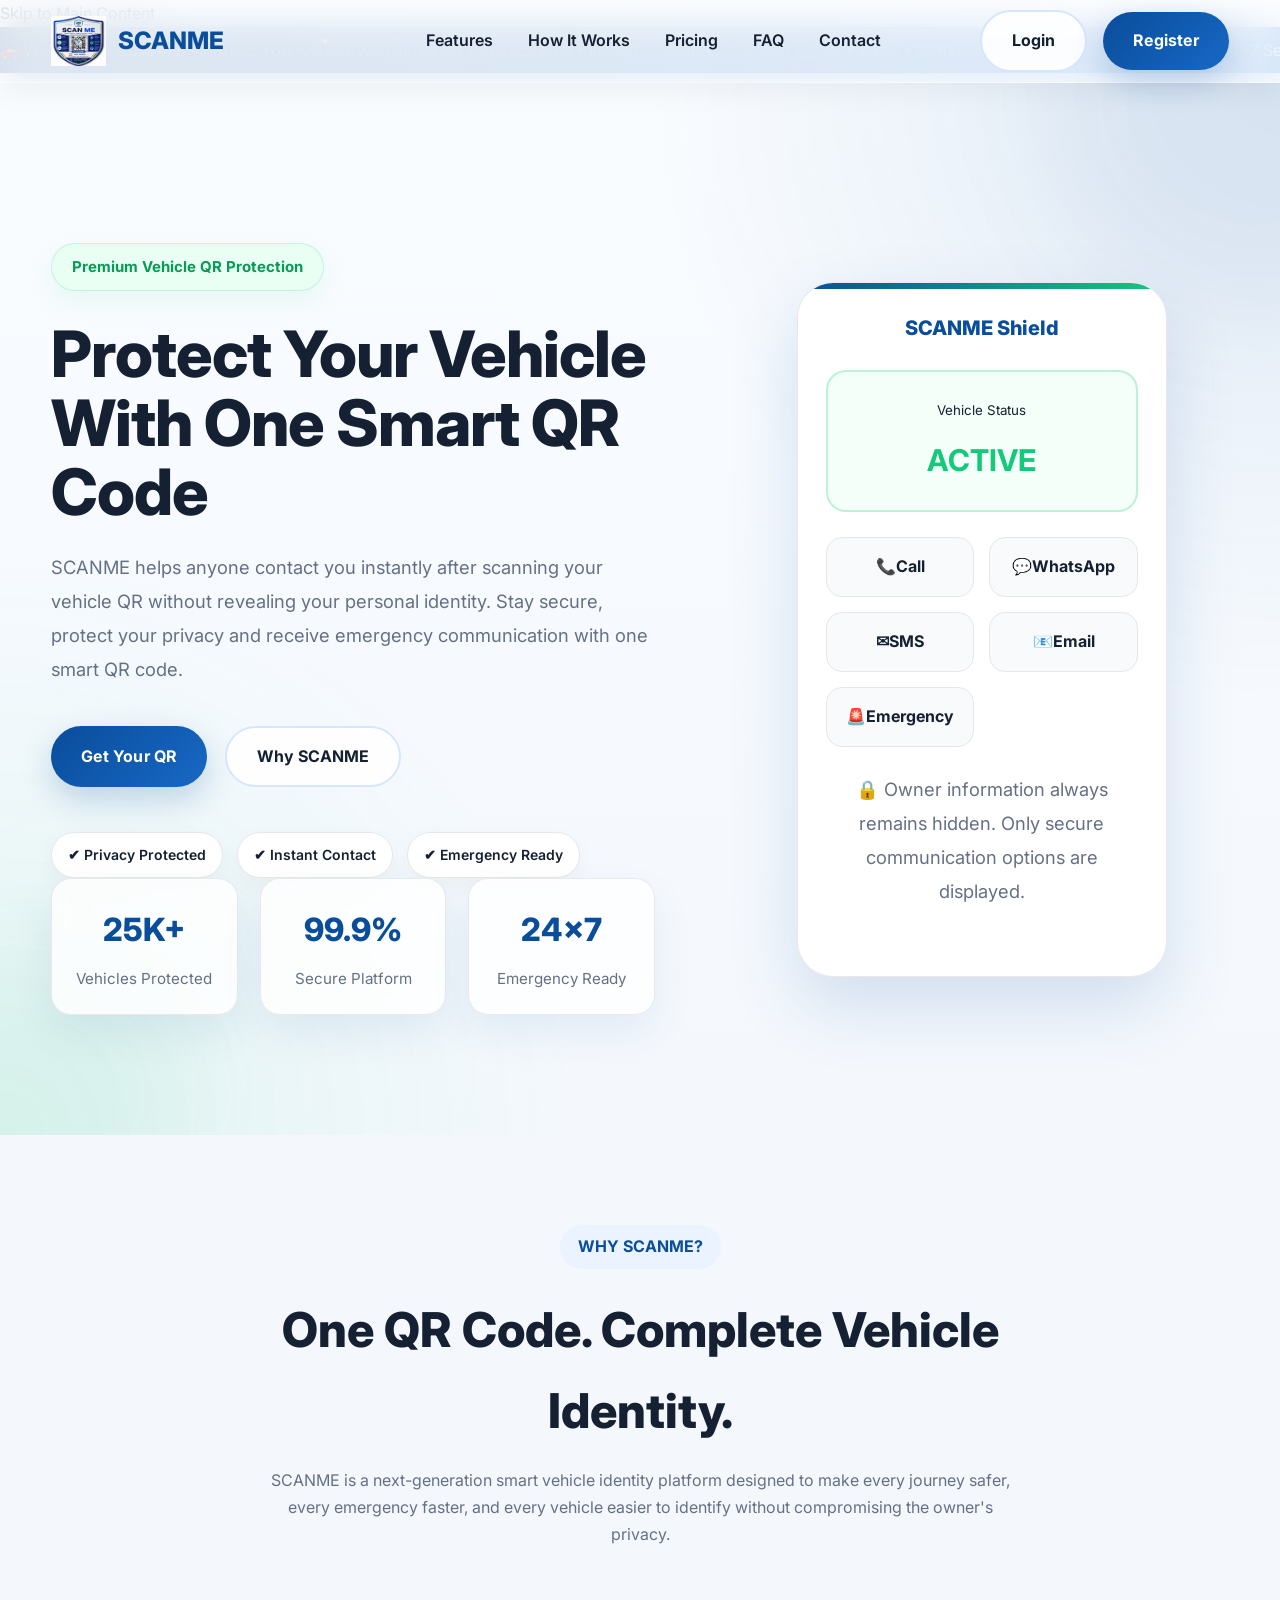
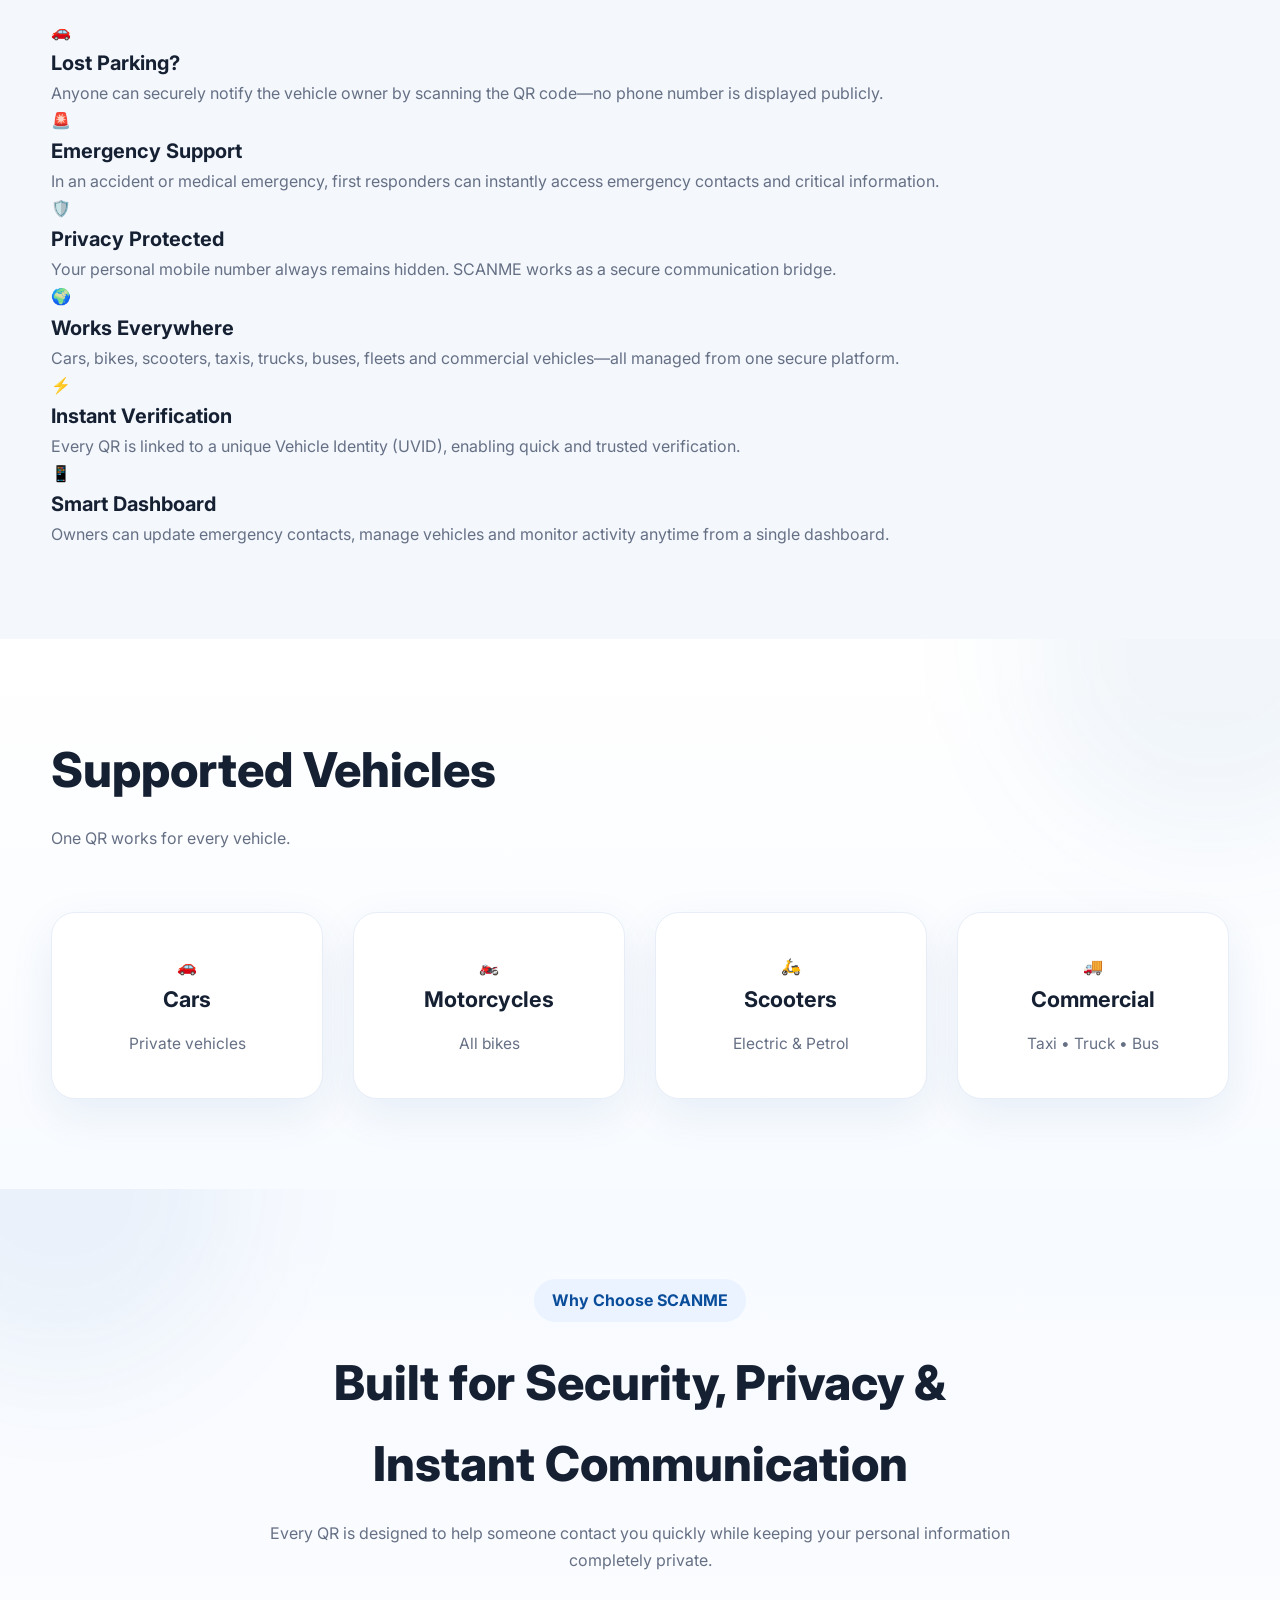
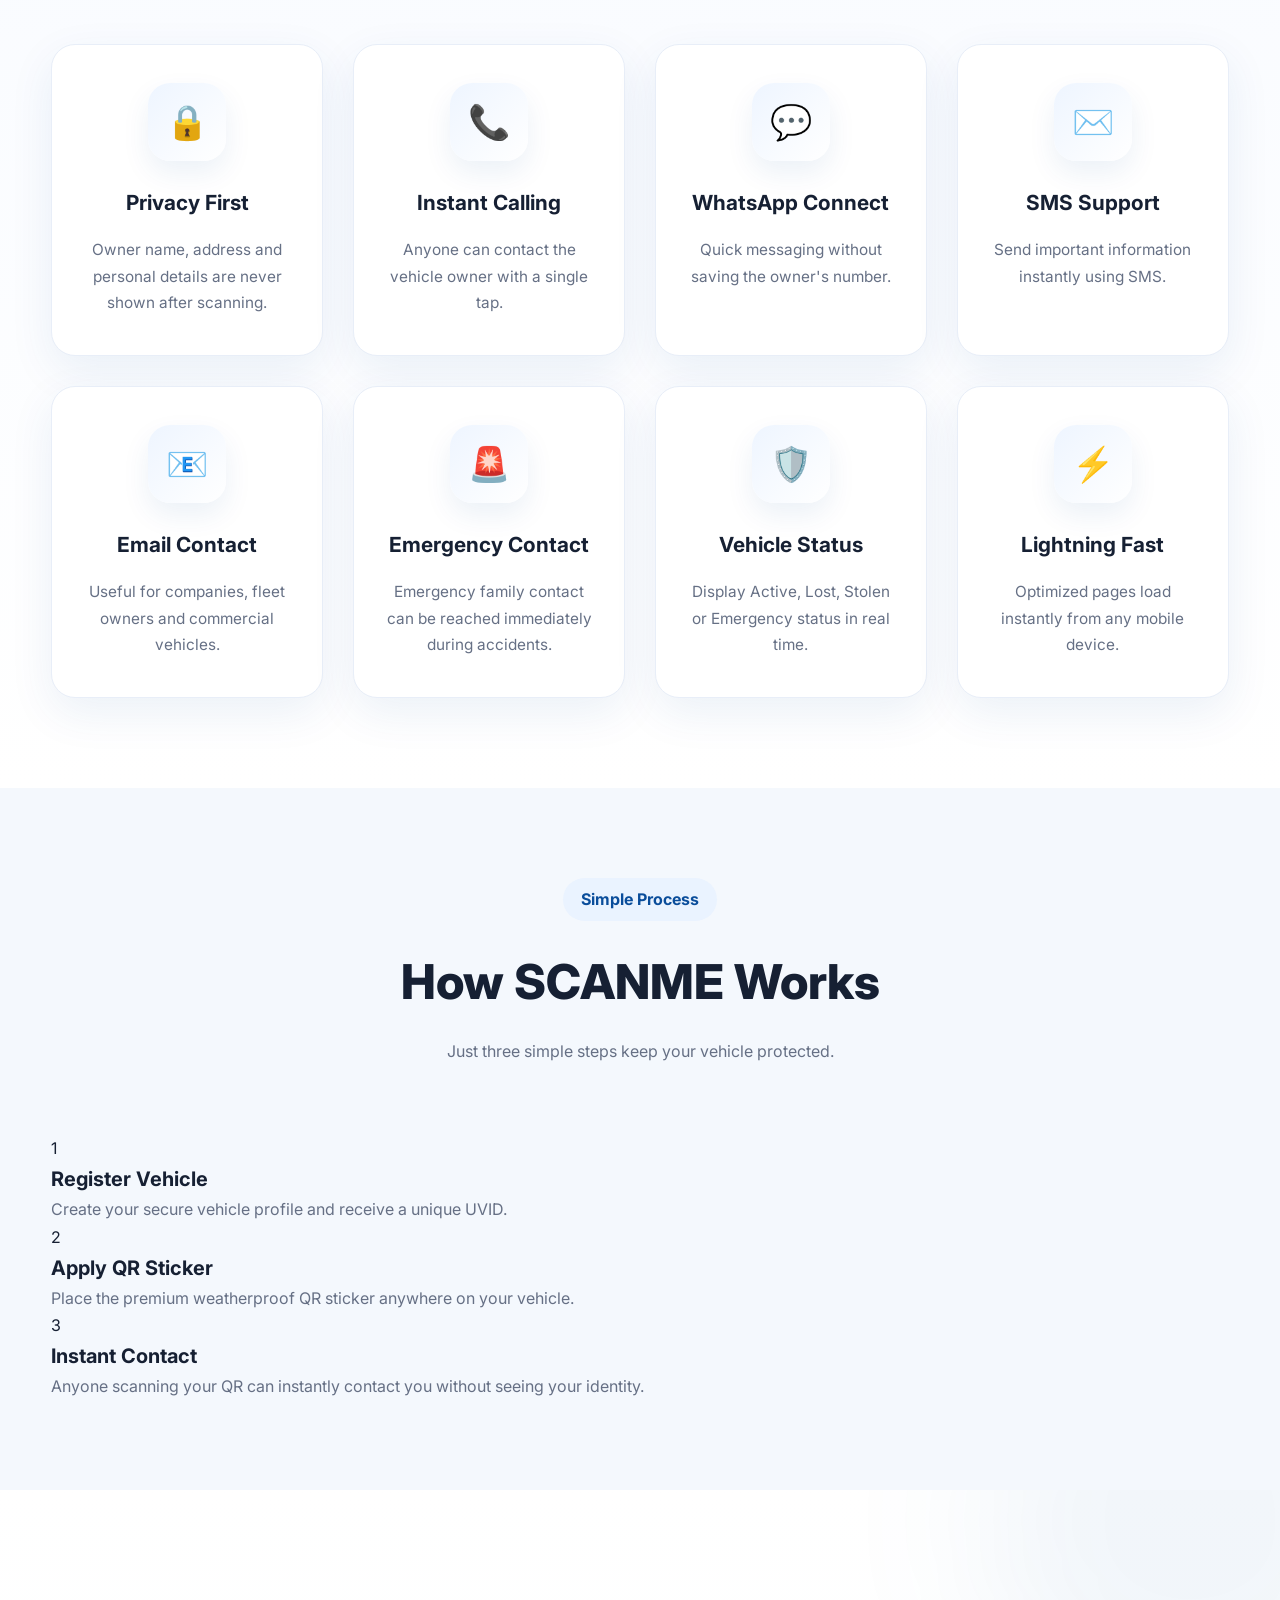
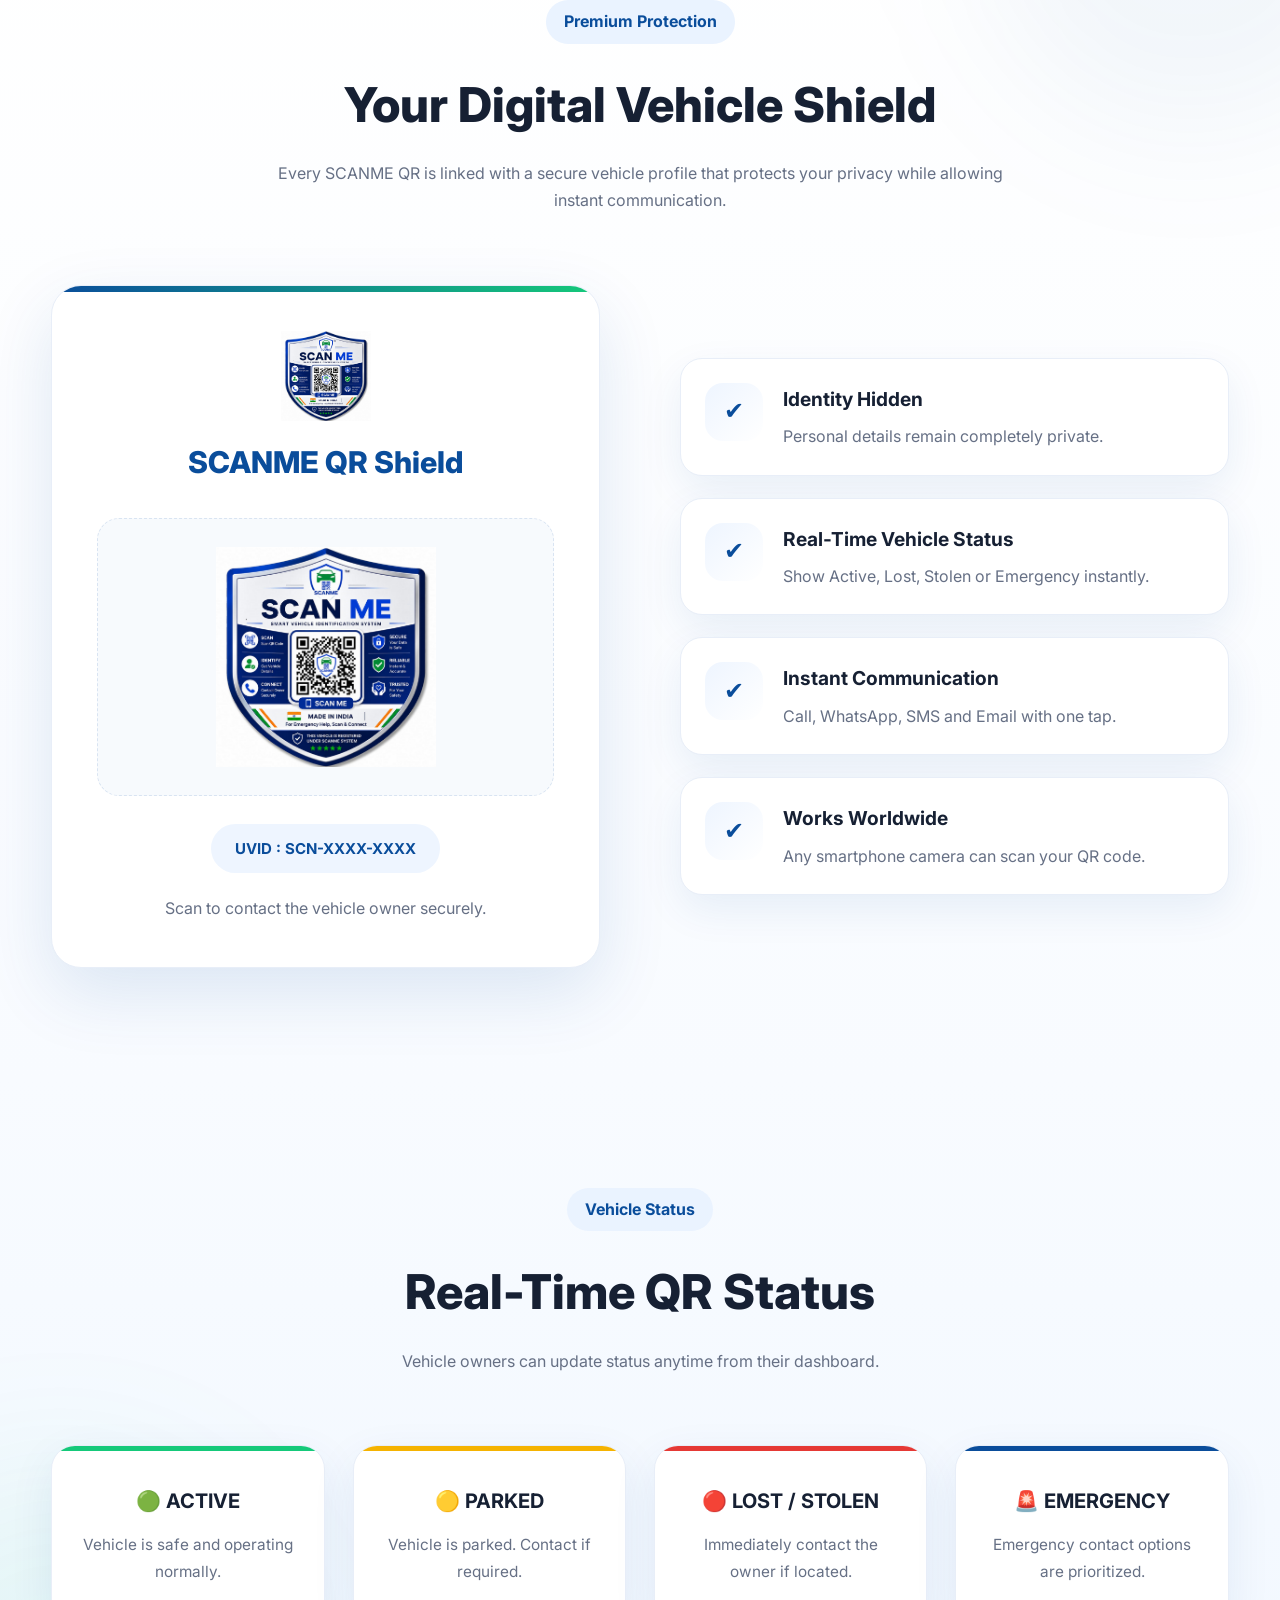
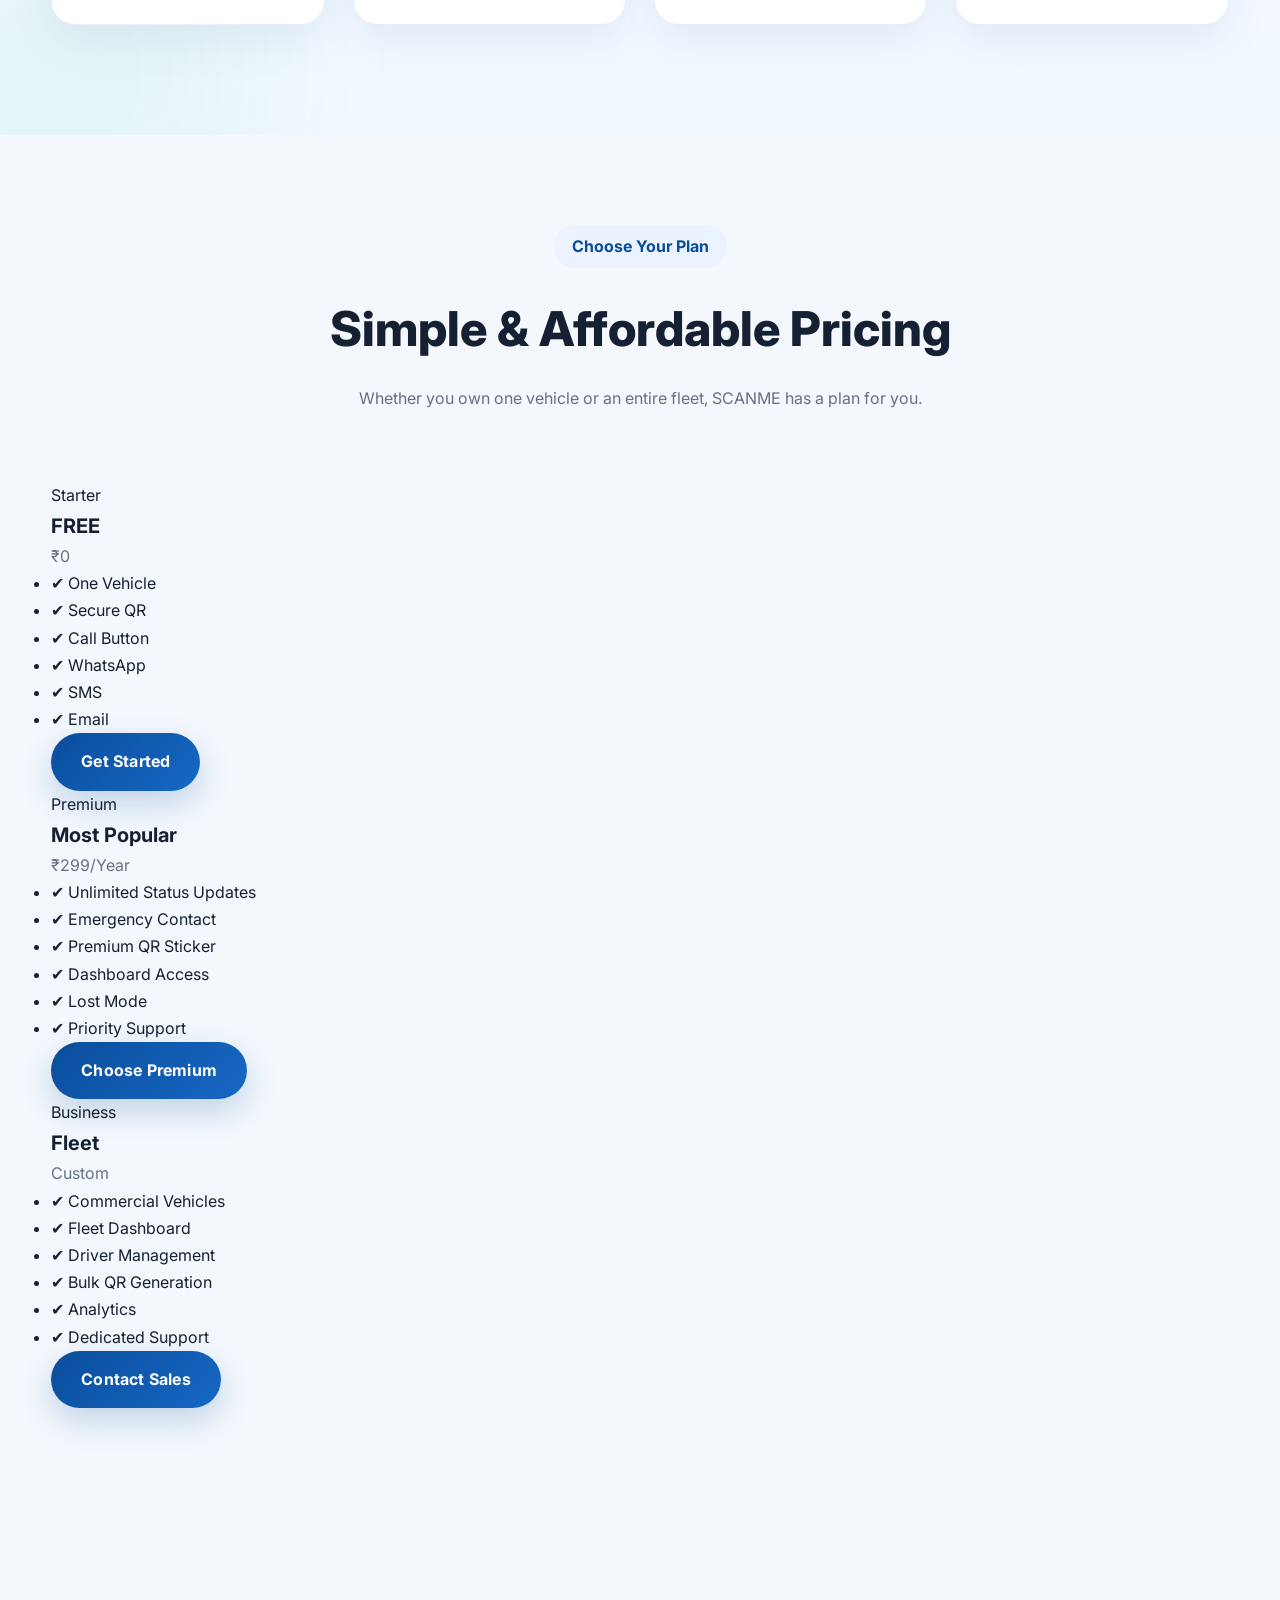
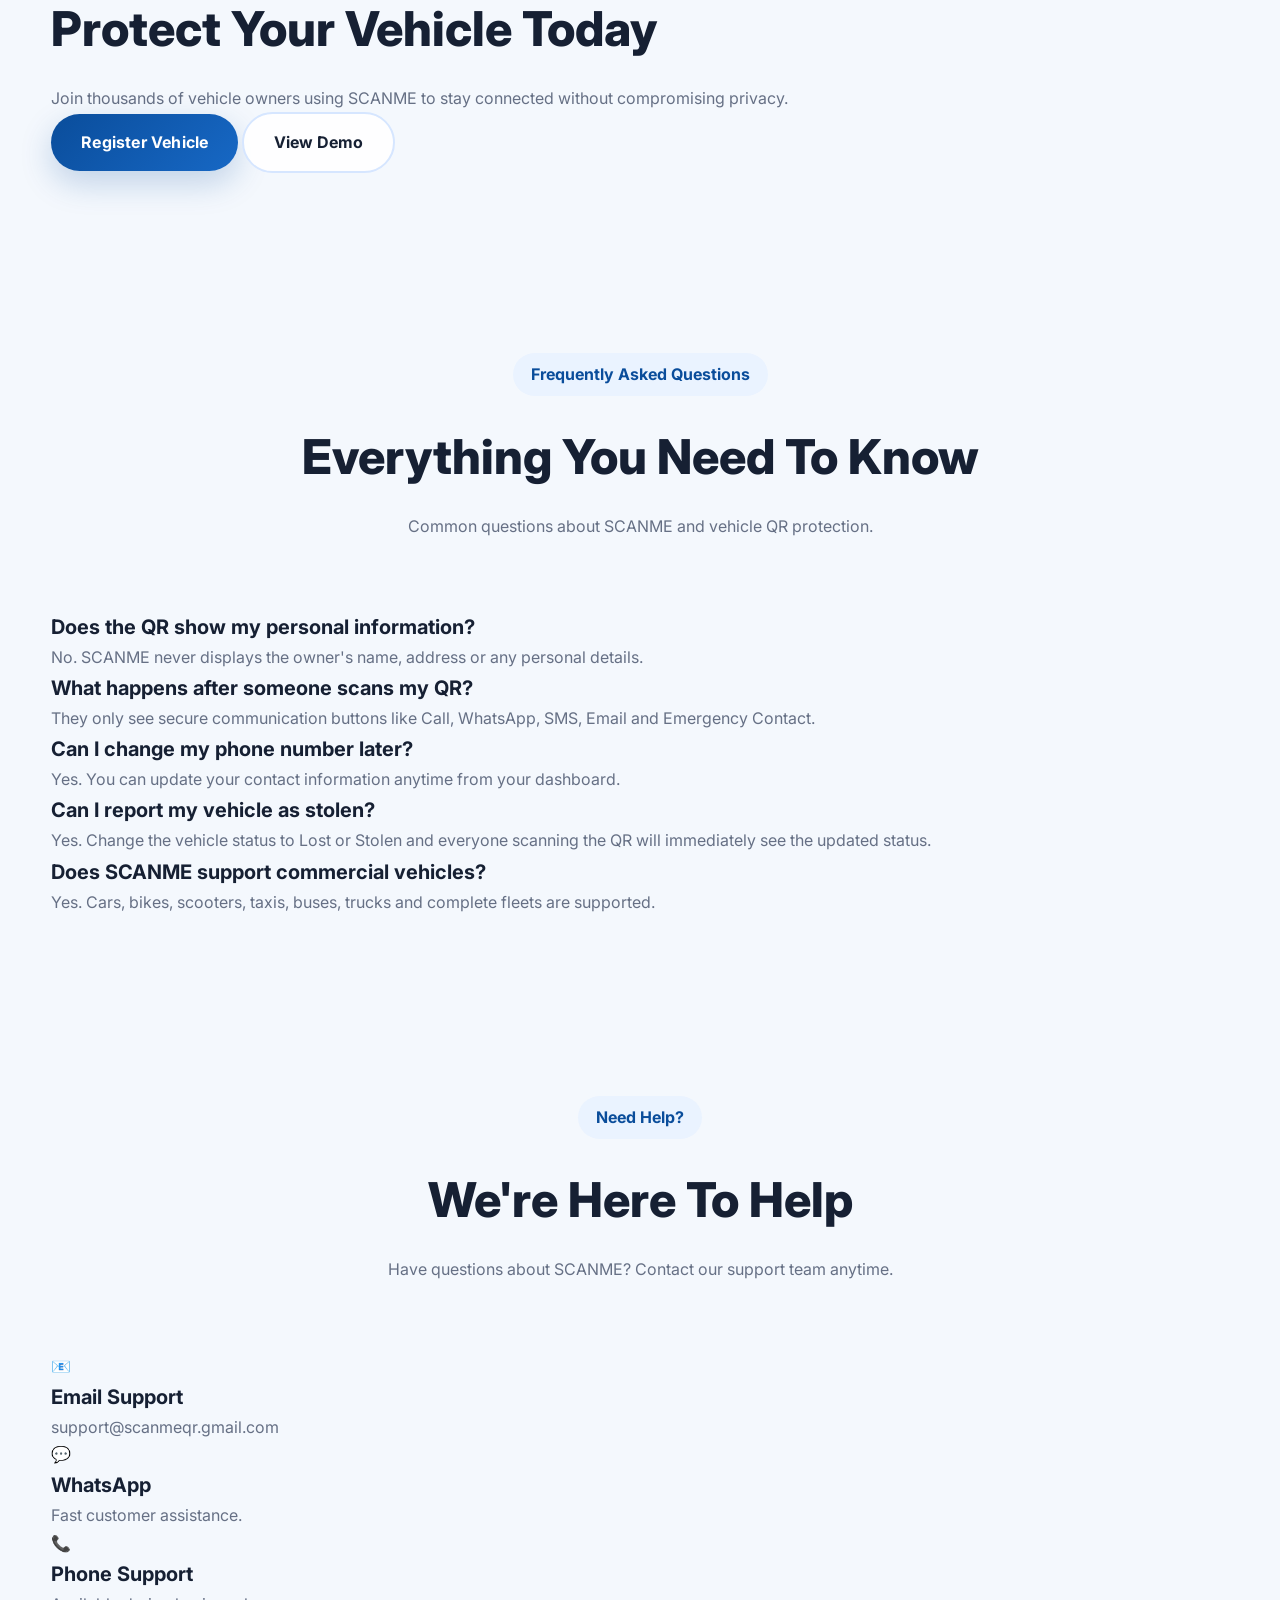
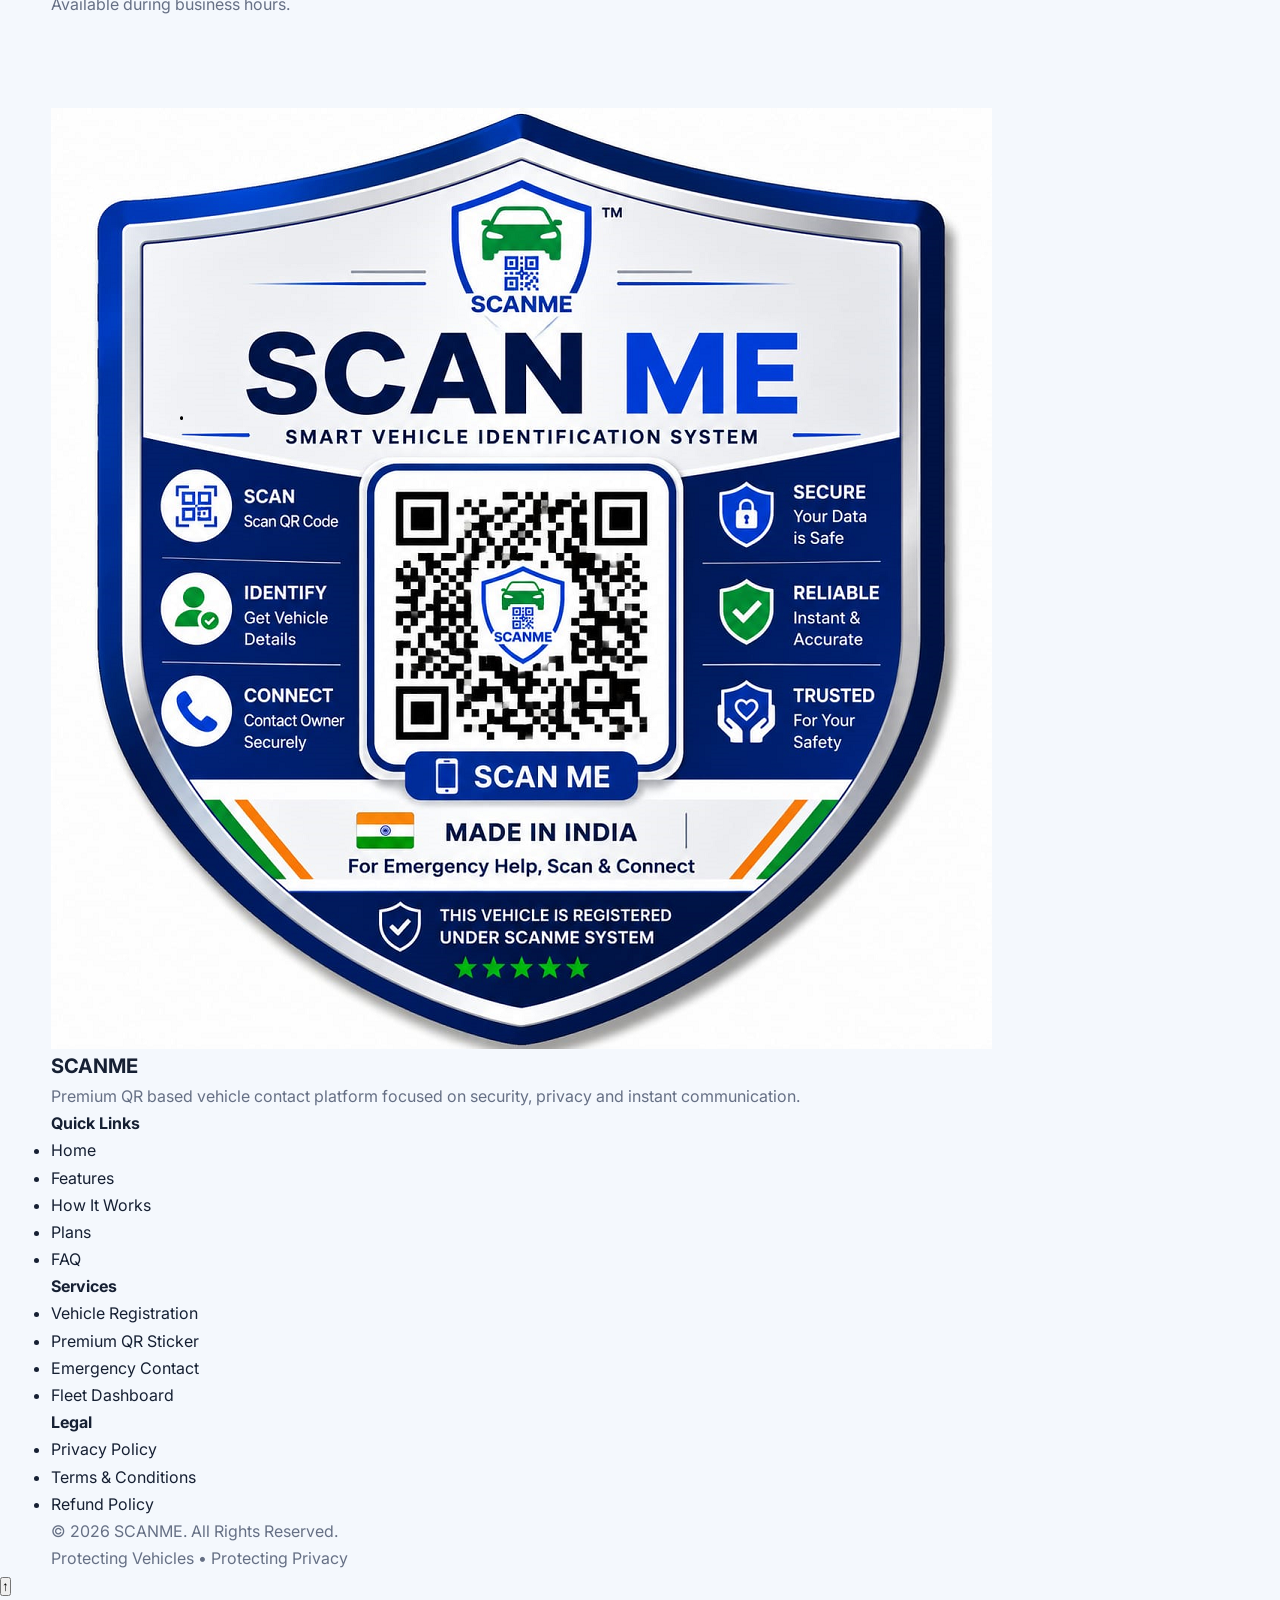
==== index.html @ 435b7fa7 "Remove commented manifest link from index.html Removed commented-out manifest link from index.html" ====
<!DOCTYPE html>
<html lang="en">

<head>

    <meta charset="UTF-8">
    <meta http-equiv="X-UA-Compatible" content="IE=edge">
    <meta name="viewport" content="width=device-width, initial-scale=1.0, viewport-fit=cover">

    <title>SCANME | Smart Vehicle QR Emergency Contact Platform</title>

    <meta name="description" content="Protect your car, bike, scooter and commercial vehicle with SCANME QR. Secure vehicle identification with instant emergency contact, privacy protection and real-time vehicle status.">

    <meta name="keywords" content="SCANME, Vehicle QR, Smart QR, Car QR Code, Bike QR Code, Emergency Contact QR, Vehicle Safety, Lost Vehicle QR, Commercial Vehicle QR">

    <meta name="author" content="SCANME">

    <meta name="robots" content="index,follow,max-image-preview:large">

    <meta name="theme-color" content="#0f172a">

    <meta name="application-name" content="SCANME">

    <meta name="apple-mobile-web-app-capable" content="yes">

    <meta name="apple-mobile-web-app-status-bar-style" content="default">

    <meta name="apple-mobile-web-app-title" content="SCANME">

    <meta name="format-detection" content="telephone=no">

    <meta name="color-scheme" content="light">

    <meta name="referrer" content="strict-origin-when-cross-origin">

    <link rel="canonical" href="https://scanmeqr.in/">

    <!-- Open Graph -->
    <meta property="og:type" content="website">
    <meta property="og:site_name" content="SCANME">
    <meta property="og:title" content="SCANME | Smart Vehicle QR Emergency Contact Platform">
    <meta property="og:description" content="Protect your vehicle with a secure QR that enables instant communication while keeping your personal information completely private.">
    <meta property="og:url" content="https://scanmeqr.in/">
    <meta property="og:image" content="https://scanmeqr.in/assets/images/og-image.jpg">
    <meta property="og:image:alt" content="SCANME Vehicle QR">

    <!-- Twitter -->
    <meta name="twitter:card" content="summary_large_image">
    <meta name="twitter:title" content="SCANME | Smart Vehicle QR">
    <meta name="twitter:description" content="Secure QR platform for vehicles with instant emergency communication.">
    <meta name="twitter:image" content="https://scanmeqr.in/assets/images/og-image.jpg">

    <!-- Icons -->
    <link rel="icon" type="image/png" href="assets/images/logo.png">
    <link rel="apple-touch-icon" href="assets/images/logo.png">

    <!-- Fonts -->
    <link href="https://fonts.googleapis.com/css2?family=Poppins:wght@300;400;500;600;700;800&display=swap" rel="stylesheet">

    <!-- CSS -->
    <link rel="stylesheet" href="assets/css/style.css">

    <!-- Structured Data -->
    <script type="application/ld+json">
    {
        "@context": "https://schema.org",
        "@type": "WebSite",
        "name": "SCANME",
        "url": "https://scanmeqr.in/",
        "description": "Smart Vehicle QR Emergency Contact Platform",
        "publisher": {
            "@type": "Organization",
            "name": "SCANME"
        }
    }
    </script>

</head>

<body>

<a href="#main-content" class="skip-link">Skip to Main Content</a>

<header class="site-header" role="banner">

    <nav class="navbar" aria-label="Primary Navigation">

        <div class="container">

            <a href="/" class="logo" aria-label="SCANME Home">
                <img src="assets/images/logo.png" alt="SCANME Logo" width="50" height="50">
                <span>SCANME</span>
            </a>

            <button class="menu-toggle" type="button" aria-label="Open Navigation Menu">
                <span></span>
                <span></span>
                <span></span>
            </button>

            <ul class="nav-links" id="primary-navigation">
                <li><a href="#features">Features</a></li>
                <li><a href="#how">How It Works</a></li>
                <li><a href="#plans">Pricing</a></li>
                <li><a href="#faq">FAQ</a></li>
                <li><a href="#contact">Contact</a></li>
            </ul>

            <div class="nav-buttons">
                <a href="#" class="btn-secondary">Login</a>
                <a href="#" class="btn-primary">Register</a>
            </div>

        </div>

    </nav>

</header>

<!-- ================= TOP SCROLL BAR START ================= -->

<div class="top-scroll-bar">

    <div class="scroll-track">

        <span>
            🚗 Welcome to SCANME •
            Protect Your Vehicle with Smart QR •
            Privacy First •
            Instant Emergency Contact •
            Cars • Bikes • Commercial Vehicles •
            Register Today •
            24×7 Secure Vehicle Protection •
        </span>

        <span>
            🚗 Welcome to SCANME •
            Protect Your Vehicle with Smart QR •
            Privacy First •
            Instant Emergency Contact •
            Cars • Bikes • Commercial Vehicles •
            Register Today •
            24×7 Secure Vehicle Protection •
        </span>

    </div>

</div>

<!-- ================= TOP SCROLL BAR END ================= -->

<!-- MAIN CONTENT START -->
<main id="main-content">


<!-- HERO SECTION -->
<section class="hero" id="hero" aria-labelledby="hero-title">

    <div class="container hero-grid">

        <article class="hero-left">

            <span class="badge">Premium Vehicle QR Protection</span>

            <h1 id="hero-title">
                Protect Your Vehicle With One Smart QR Code
            </h1>

            <p class="hero-description">
                SCANME helps anyone contact you instantly after scanning your vehicle QR without revealing your personal identity.
                Stay secure, protect your privacy and receive emergency communication with one smart QR code.
            </p>

            <div class="hero-buttons">
                <a href="#plans" class="btn-primary">Get Your QR</a>
                <a href="#about" class="btn-secondary">Why SCANME</a>
            </div>

            <div class="hero-trust">
                <span>✔ Privacy Protected</span>
                <span>✔ Instant Contact</span>
                <span>✔ Emergency Ready</span>
            </div>

            <div class="hero-stats">
                <div class="stat-box">
                    <h2>25K+</h2>
                    <p>Vehicles Protected</p>
                </div>

                <div class="stat-box">
                    <h2>99.9%</h2>
                    <p>Secure Platform</p>
                </div>

                <div class="stat-box">
                    <h2>24×7</h2>
                    <p>Emergency Ready</p>
                </div>
            </div>

        </article>

        <aside class="hero-right">

            <div class="phone-mockup">

                <div class="phone-header">
                    SCANME Shield
                </div>

                <div class="status-box active">
                    <small>Vehicle Status</small>
                    <h3>ACTIVE</h3>
                </div>

                <div class="action-grid">

                    <a href="#">📞 <span>Call</span></a>
                    <a href="#">💬 <span>WhatsApp</span></a>
                    <a href="#">✉ <span>SMS</span></a>
                    <a href="#">📧 <span>Email</span></a>
                    <a href="#">🚨 <span>Emergency</span></a>

                </div>

                <p class="privacy-note">
                    🔒 Owner information always remains hidden. Only secure communication options are displayed.
                </p>

            </div>

        </aside>

    </div>

</section>

<!-- ================= SCANME STORY SECTION START ================= -->

<section class="story-section" id="about">

<div class="container">

<div class="section-title">

<span>WHY SCANME?</span>

<h2>One QR Code. Complete Vehicle Identity.</h2>

<p>
SCANME is a next-generation smart vehicle identity platform designed to make every journey safer, every emergency faster, and every vehicle easier to identify without compromising the owner's privacy.
</p>

</div>

<div class="story-grid">

<div class="story-card">
<div class="story-icon">🚗</div>
<h3>Lost Parking?</h3>
<p>Anyone can securely notify the vehicle owner by scanning the QR code—no phone number is displayed publicly.</p>
</div>

<div class="story-card">
<div class="story-icon">🚨</div>
<h3>Emergency Support</h3>
<p>In an accident or medical emergency, first responders can instantly access emergency contacts and critical information.</p>
</div>

<div class="story-card">
<div class="story-icon">🛡️</div>
<h3>Privacy Protected</h3>
<p>Your personal mobile number always remains hidden. SCANME works as a secure communication bridge.</p>
</div>

<div class="story-card">
<div class="story-icon">🌍</div>
<h3>Works Everywhere</h3>
<p>Cars, bikes, scooters, taxis, trucks, buses, fleets and commercial vehicles—all managed from one secure platform.</p>
</div>

<div class="story-card">
<div class="story-icon">⚡</div>
<h3>Instant Verification</h3>
<p>Every QR is linked to a unique Vehicle Identity (UVID), enabling quick and trusted verification.</p>
</div>

<div class="story-card">
<div class="story-icon">📱</div>
<h3>Smart Dashboard</h3>
<p>Owners can update emergency contacts, manage vehicles and monitor activity anytime from a single dashboard.</p>
</div>

</div>

</div>

</section>

<!-- ================= SCANME STORY SECTION END ================= -->

<!-- VEHICLE SECTION -->
<section class="vehicle-section">

    <div class="container">

        <h2>Supported Vehicles</h2>
        <p>One QR works for every vehicle.</p>

        <div class="vehicle-grid">

            <div class="vehicle-card">
                🚗
                <h3>Cars</h3>
                <p>Private vehicles</p>
            </div>

            <div class="vehicle-card">
                🏍️
                <h3>Motorcycles</h3>
                <p>All bikes</p>
            </div>

            <div class="vehicle-card">
                🛵
                <h3>Scooters</h3>
                <p>Electric & Petrol</p>
            </div>

            <div class="vehicle-card">
                🚚
                <h3>Commercial</h3>
                <p>Taxi • Truck • Bus</p>
            </div>

        </div>

    </div>

</section>

<!-- FEATURES SECTION -->
<section id="features" class="features">

    <div class="container">

        <div class="section-title">

            <span>Why Choose SCANME</span>
            <h2>Built for Security, Privacy & Instant Communication</h2>

            <p>
                Every QR is designed to help someone contact you quickly while keeping your personal information completely private.
            </p>

        </div>

        <div class="features-grid">

            <div class="feature-card">
                <div class="feature-icon">🔒</div>
                <h3>Privacy First</h3>
                <p>Owner name, address and personal details are never shown after scanning.</p>
            </div>

            <div class="feature-card">
                <div class="feature-icon">📞</div>
                <h3>Instant Calling</h3>
                <p>Anyone can contact the vehicle owner with a single tap.</p>
            </div>

            <div class="feature-card">
                <div class="feature-icon">💬</div>
                <h3>WhatsApp Connect</h3>
                <p>Quick messaging without saving the owner's number.</p>
            </div>

            <div class="feature-card">
                <div class="feature-icon">✉️</div>
                <h3>SMS Support</h3>
                <p>Send important information instantly using SMS.</p>
            </div>

            <div class="feature-card">
                <div class="feature-icon">📧</div>
                <h3>Email Contact</h3>
                <p>Useful for companies, fleet owners and commercial vehicles.</p>
            </div>

            <div class="feature-card">
                <div class="feature-icon">🚨</div>
                <h3>Emergency Contact</h3>
                <p>Emergency family contact can be reached immediately during accidents.</p>
            </div>

            <div class="feature-card">
                <div class="feature-icon">🛡️</div>
                <h3>Vehicle Status</h3>
                <p>Display Active, Lost, Stolen or Emergency status in real time.</p>
            </div>

            <div class="feature-card">
                <div class="feature-icon">⚡</div>
                <h3>Lightning Fast</h3>
                <p>Optimized pages load instantly from any mobile device.</p>
            </div>

        </div>

    </div>

</section>

      <!-- HOW IT WORKS -->
<section id="how" class="how-it-works">

    <div class="container">

        <div class="section-title">

            <span>Simple Process</span>
            <h2>How SCANME Works</h2>

            <p>Just three simple steps keep your vehicle protected.</p>

        </div>

        <div class="steps">

            <div class="step">
                <div class="step-number">1</div>
                <h3>Register Vehicle</h3>
                <p>Create your secure vehicle profile and receive a unique UVID.</p>
            </div>

            <div class="step">
                <div class="step-number">2</div>
                <h3>Apply QR Sticker</h3>
                <p>Place the premium weatherproof QR sticker anywhere on your vehicle.</p>
            </div>

            <div class="step">
                <div class="step-number">3</div>
                <h3>Instant Contact</h3>
                <p>Anyone scanning your QR can instantly contact you without seeing your identity.</p>
            </div>

        </div>

    </div>

</section>

<!-- QR SHIELD PREVIEW -->
<section class="shield-preview">

    <div class="container">

        <div class="section-title">

            <span>Premium Protection</span>
            <h2>Your Digital Vehicle Shield</h2>

            <p>
                Every SCANME QR is linked with a secure vehicle profile that protects your privacy while allowing instant communication.
            </p>

        </div>

        <div class="shield-grid">

            <div class="shield-left">

                <div class="qr-card">

                    <div class="qr-header">
                        <img src="assets/images/logo.png" alt="SCANME Logo">
                        <h3>SCANME QR Shield</h3>
                    </div>

                    <div class="qr-placeholder">
                        <img src="assets/images/qr-demo.png" alt="QR Code">
                    </div>

                    <div class="uvid">
                        UVID : SCN-XXXX-XXXX
                    </div>

                    <p>Scan to contact the vehicle owner securely.</p>

                </div>

            </div>

            <div class="shield-right">

                <div class="benefit">
                    <span>✔</span>
                    <div>
                        <h3>Identity Hidden</h3>
                        <p>Personal details remain completely private.</p>
                    </div>
                </div>

                <div class="benefit">
                    <span>✔</span>
                    <div>
                        <h3>Real-Time Vehicle Status</h3>
                        <p>Show Active, Lost, Stolen or Emergency instantly.</p>
                    </div>
                </div>

                <div class="benefit">
                    <span>✔</span>
                    <div>
                        <h3>Instant Communication</h3>
                        <p>Call, WhatsApp, SMS and Email with one tap.</p>
                    </div>
                </div>

                <div class="benefit">
                    <span>✔</span>
                    <div>
                        <h3>Works Worldwide</h3>
                        <p>Any smartphone camera can scan your QR code.</p>
                    </div>
                </div>

            </div>

        </div>

    </div>

</section>

<!-- LIVE STATUS -->
<section class="live-status">

    <div class="container">

        <div class="section-title">

            <span>Vehicle Status</span>
            <h2>Real-Time QR Status</h2>

            <p>Vehicle owners can update status anytime from their dashboard.</p>

        </div>

        <div class="status-grid">

            <div class="status-card active">
                <h3>🟢 ACTIVE</h3>
                <p>Vehicle is safe and operating normally.</p>
            </div>

            <div class="status-card warning">
                <h3>🟡 PARKED</h3>
                <p>Vehicle is parked. Contact if required.</p>
            </div>

            <div class="status-card danger">
                <h3>🔴 LOST / STOLEN</h3>
                <p>Immediately contact the owner if located.</p>
            </div>

            <div class="status-card emergency">
                <h3>🚨 EMERGENCY</h3>
                <p>Emergency contact options are prioritized.</p>
            </div>

        </div>

    </div>

</section>

      <!-- PRICING -->
<section id="plans" class="pricing">

    <div class="container">

        <div class="section-title">

            <span>Choose Your Plan</span>
            <h2>Simple & Affordable Pricing</h2>

            <p>
                Whether you own one vehicle or an entire fleet, SCANME has a plan for you.
            </p>

        </div>

        <div class="pricing-grid">

            <div class="plan-card">

                <div class="plan-badge">Starter</div>
                <h3>FREE</h3>
                <p class="price">₹0</p>

                <ul>
                    <li>✔ One Vehicle</li>
                    <li>✔ Secure QR</li>
                    <li>✔ Call Button</li>
                    <li>✔ WhatsApp</li>
                    <li>✔ SMS</li>
                    <li>✔ Email</li>
                </ul>

                <a href="#" class="btn-primary">Get Started</a>

            </div>

            <div class="plan-card featured">

                <div class="plan-badge premium">Premium</div>
                <h3>Most Popular</h3>
                <p class="price">₹299<span>/Year</span></p>

                <ul>
                    <li>✔ Unlimited Status Updates</li>
                    <li>✔ Emergency Contact</li>
                    <li>✔ Premium QR Sticker</li>
                    <li>✔ Dashboard Access</li>
                    <li>✔ Lost Mode</li>
                    <li>✔ Priority Support</li>
                </ul>

                <a href="#" class="btn-primary">Choose Premium</a>

            </div>

            <div class="plan-card">

                <div class="plan-badge">Business</div>
                <h3>Fleet</h3>
                <p class="price">Custom</p>

                <ul>
                    <li>✔ Commercial Vehicles</li>
                    <li>✔ Fleet Dashboard</li>
                    <li>✔ Driver Management</li>
                    <li>✔ Bulk QR Generation</li>
                    <li>✔ Analytics</li>
                    <li>✔ Dedicated Support</li>
                </ul>

                <a href="#" class="btn-primary">Contact Sales</a>

            </div>

        </div>

    </div>

</section>

<!-- CTA -->
<section class="cta">

    <div class="container">

        <div class="cta-box">

            <h2>Protect Your Vehicle Today</h2>

            <p>
                Join thousands of vehicle owners using SCANME to stay connected without compromising privacy.
            </p>

            <div class="cta-buttons">
                <a href="#" class="btn-primary">Register Vehicle</a>
                <a href="#" class="btn-secondary">View Demo</a>
            </div>

        </div>

    </div>

</section>

<!-- FAQ -->
<section id="faq" class="faq">

    <div class="container">

        <div class="section-title">

            <span>Frequently Asked Questions</span>
            <h2>Everything You Need To Know</h2>

            <p>Common questions about SCANME and vehicle QR protection.</p>

        </div>

        <div class="faq-container">

            <div class="faq-item">
                <h3>Does the QR show my personal information?</h3>
                <p>No. SCANME never displays the owner's name, address or any personal details.</p>
            </div>

            <div class="faq-item">
                <h3>What happens after someone scans my QR?</h3>
                <p>They only see secure communication buttons like Call, WhatsApp, SMS, Email and Emergency Contact.</p>
            </div>

            <div class="faq-item">
                <h3>Can I change my phone number later?</h3>
                <p>Yes. You can update your contact information anytime from your dashboard.</p>
            </div>

            <div class="faq-item">
                <h3>Can I report my vehicle as stolen?</h3>
                <p>Yes. Change the vehicle status to Lost or Stolen and everyone scanning the QR will immediately see the updated status.</p>
            </div>

            <div class="faq-item">
                <h3>Does SCANME support commercial vehicles?</h3>
                <p>Yes. Cars, bikes, scooters, taxis, buses, trucks and complete fleets are supported.</p>
            </div>

        </div>

    </div>

</section>

<!-- CONTACT -->
<section id="contact" class="contact">

    <div class="container">

        <div class="section-title">

            <span>Need Help?</span>
            <h2>We're Here To Help</h2>

            <p>Have questions about SCANME? Contact our support team anytime.</p>

        </div>

        <div class="contact-grid">

            <div class="contact-card">
                <div class="contact-icon">📧</div>
                <h3>Email Support</h3>
                <p>support@scanmeqr.gmail.com</p>
            </div>

            <div class="contact-card">
                <div class="contact-icon">💬</div>
                <h3>WhatsApp</h3>
                <p>Fast customer assistance.</p>
            </div>

            <div class="contact-card">
                <div class="contact-icon">📞</div>
                <h3>Phone Support</h3>
                <p>Available during business hours.</p>
            </div>

        </div>

    </div>

</section>

    </main>
    
<!-- FOOTER -->
<footer class="footer">

    <div class="container">

        <div class="footer-grid">

            <div class="footer-about">
                <img src="assets/images/logo.png" alt="SCANME Logo">
                <h3>SCANME</h3>
                <p>Premium QR based vehicle contact platform focused on security, privacy and instant communication.</p>
            </div>

            <div class="footer-links">
                <h4>Quick Links</h4>
                <ul>
                    <li><a href="#">Home</a></li>
                    <li><a href="#features">Features</a></li>
                    <li><a href="#how">How It Works</a></li>
                    <li><a href="#plans">Plans</a></li>
                    <li><a href="#faq">FAQ</a></li>
                </ul>
            </div>

            <div class="footer-links">
                <h4>Services</h4>
                <ul>
                    <li><a href="#">Vehicle Registration</a></li>
                    <li><a href="#">Premium QR Sticker</a></li>
                    <li><a href="#">Emergency Contact</a></li>
                    <li><a href="#">Fleet Dashboard</a></li>
                </ul>
            </div>

            <div class="footer-links">
                <h4>Legal</h4>
                <ul>
                    <li><a href="#">Privacy Policy</a></li>
                    <li><a href="#">Terms & Conditions</a></li>
                    <li><a href="#">Refund Policy</a></li>
                </ul>
            </div>

        </div>

        <div class="footer-bottom">
            <p>© 2026 SCANME. All Rights Reserved.</p>
            <p>Protecting Vehicles • Protecting Privacy</p>
        </div>

    </div>

</footer>

<!-- BACK TO TOP -->
<button id="backToTop" aria-label="Back to Top">↑</button>

<!-- PRELOADER -->
<div id="preloader" class="page-loader">
    <div class="loader"></div>
</div>

<!-- SCRIPT -->
<script src="assets/js/main.js"></script>

</body>
</html>
---- assets/css/style.css ----
/*======================================================
 SCANME Enterprise UI v2.0
 Premium Landing Page
======================================================*/

@import url('https://fonts.googleapis.com/css2?family=Inter:wght@300;400;500;600;700;800;900&display=swap');

:root{

--primary:#0A4D9B;
--primary-dark:#083A73;
--secondary:#15C97A;

--bg:#F4F8FD;
--white:#ffffff;

--text:#162033;
--text-light:#667085;

--border:#E5E7EB;

--shadow:0 15px 45px rgba(10,77,155,.12);

--radius:20px;

--transition:.35s ease;

}

*{

margin:0;
padding:0;
box-sizing:border-box;

}

html{

scroll-behavior:smooth;

}

body{

font-family:'Inter',sans-serif;

background:var(--bg);

color:var(--text);

line-height:1.7;

overflow-x:hidden;

}

img{

display:block;

max-width:100%;

}

a{

text-decoration:none;

color:inherit;

transition:var(--transition);

}

.container{

width:min(1200px,92%);

margin:auto;

}

section{

padding:90px 0;

}

h1{

font-size:clamp(2.8rem,5vw,4.6rem);

font-weight:800;

line-height:1.08;

margin-bottom:25px;

}

h2{

font-size:clamp(2rem,4vw,3rem);

margin-bottom:15px;

font-weight:800;

}

h3{

font-size:1.25rem;

font-weight:700;

}

p{

color:var(--text-light);

}

.section-title{

text-align:center;

max-width:760px;

margin:auto auto 70px;

}

.section-title span{

display:inline-block;

padding:8px 18px;

background:#EAF3FF;

color:var(--primary);

font-weight:700;

border-radius:50px;

margin-bottom:20px;

}

/*=========================
 NAVBAR
=========================*/

header{

position:fixed;

top:0;

left:0;

width:100%;

z-index:1000;

transition:all .35s ease;

}

.navbar{

background:rgba(255,255,255,.82);

backdrop-filter:blur(20px);

-webkit-backdrop-filter:blur(20px);

border-bottom:1px solid rgba(255,255,255,.45);

box-shadow:0 8px 30px rgba(0,0,0,.05);

transition:all .35s ease;

}

.navbar .container{

height:82px;

display:flex;

align-items:center;

justify-content:space-between;

gap:32px;

}

.logo{

display:flex;

align-items:center;

gap:12px;

font-size:24px;

font-weight:800;

color:var(--primary);

flex-shrink:0;

}

.logo img{

width:55px;

transition:transform .35s ease;

}

.logo:hover img{

transform:rotate(-5deg) scale(1.05);

}

.nav-links{

display:flex;

align-items:center;

gap:35px;

list-style:none;

}

.nav-links a{

position:relative;

font-weight:600;

padding:6px 0;

color:var(--text);

transition:color .3s ease;

}

.nav-links a::after{

content:"";

position:absolute;

left:0;

bottom:-5px;

width:0;

height:2px;

background:var(--primary);

border-radius:20px;

transition:width .3s ease;

}

.nav-links a:hover{

color:var(--primary);

}

.nav-links a:hover::after,

.nav-links a.active::after{

width:100%;

}

.nav-buttons{

display:flex;

align-items:center;

gap:16px;

flex-shrink:0;

}

.btn-primary{

display:inline-flex;

align-items:center;

justify-content:center;

padding:15px 30px;

background:linear-gradient(135deg,var(--primary),#1768C5);

color:#fff;

border:none;

border-radius:999px;

font-weight:700;

letter-spacing:.2px;

box-shadow:0 12px 32px rgba(10,77,155,.22);

transition:all .3s ease;

cursor:pointer;

}

.btn-primary:hover{

transform:translateY(-3px);

box-shadow:0 20px 40px rgba(10,77,155,.30);

}

.btn-secondary{

display:inline-flex;

align-items:center;

justify-content:center;

padding:15px 30px;

border-radius:999px;

border:2px solid #D6E6FF;

background:rgba(255,255,255,.92);

font-weight:700;

color:var(--text);

transition:all .3s ease;

cursor:pointer;

}

.btn-secondary:hover{

background:#EEF5FF;

border-color:var(--primary);

transform:translateY(-3px);

}

.nav-links a:focus-visible,
.btn-primary:focus-visible,
.btn-secondary:focus-visible{

outline:3px solid rgba(21,201,122,.35);

outline-offset:4px;

border-radius:8px;

}

/*=========================
 HERO
=========================*/

.hero{

position:relative;

padding:170px 0 120px;

overflow:hidden;

background:
radial-gradient(circle at top right,rgba(10,77,155,.10),transparent 38%),
radial-gradient(circle at bottom left,rgba(21,201,122,.08),transparent 35%),
linear-gradient(180deg,#F9FCFF 0%,#F4F8FD 100%);

}

.hero::before{

content:"";

position:absolute;

top:-180px;

right:-180px;

width:420px;

height:420px;

border-radius:50%;

background:rgba(10,77,155,.05);

filter:blur(50px);

pointer-events:none;

}

.hero::after{

content:"";

position:absolute;

left:-120px;

bottom:-120px;

width:320px;

height:320px;

border-radius:50%;

background:rgba(21,201,122,.06);

filter:blur(45px);

pointer-events:none;

}

.hero .container{

position:relative;

z-index:2;

}

.hero-grid{

display:grid;

grid-template-columns:1.1fr .9fr;

align-items:center;

gap:80px;

}

.badge{

display:inline-flex;

align-items:center;

gap:10px;

padding:10px 20px;

margin-bottom:28px;

background:#E9FFF4;

border:1px solid rgba(21,201,122,.18);

border-radius:999px;

font-size:15px;

font-weight:700;

color:#079B55;

box-shadow:0 10px 25px rgba(21,201,122,.08);

}

.hero h1{

font-size:clamp(3rem,5vw,4.8rem);

font-weight:800;

line-height:1.08;

letter-spacing:-1px;

margin-bottom:24px;

color:var(--text);

}

.hero p{

max-width:620px;

font-size:1.15rem;

line-height:1.85;

color:var(--text-light);

margin-bottom:40px;

}

.hero-buttons{

display:flex;

flex-wrap:wrap;

gap:18px;

margin-bottom:45px;

}

.hero-stats{

display:grid;

grid-template-columns:repeat(3,minmax(120px,1fr));

gap:22px;

max-width:650px;

}

.hero-stats .stat-box{

padding:24px;

background:rgba(255,255,255,.82);

border:1px solid rgba(229,231,235,.9);

border-radius:20px;

box-shadow:0 18px 40px rgba(10,77,155,.08);

backdrop-filter:blur(10px);

transition:all .35s ease;

}

.hero-stats .stat-box:hover{

transform:translateY(-8px);

box-shadow:0 28px 60px rgba(10,77,155,.14);

}

.hero-stats h2{

margin:0 0 8px;

font-size:2rem;

font-weight:800;

color:var(--primary);

}

.hero-stats p{

margin:0;

font-size:.95rem;

line-height:1.5;

}

.hero-trust{

display:flex;

flex-wrap:wrap;

align-items:center;

gap:14px;

margin-top:35px;

}

.hero-trust span{

display:inline-flex;

align-items:center;

gap:8px;

padding:10px 16px;

background:#fff;

border:1px solid #E5E7EB;

border-radius:999px;

font-size:14px;

font-weight:600;

box-shadow:0 8px 24px rgba(0,0,0,.04);

}

/*=========================
 HERO PHONE
=========================*/

.phone-mockup{

position:relative;

max-width:370px;

margin:0 auto;

padding:28px;

background:#fff;

border-radius:36px;

border:1px solid rgba(229,231,235,.9);

box-shadow:0 30px 70px rgba(10,77,155,.15);

overflow:hidden;

transition:transform .4s ease,box-shadow .4s ease;

}

.phone-mockup:hover{

transform:translateY(-10px);

box-shadow:0 40px 90px rgba(10,77,155,.20);

}

.phone-mockup::before{

content:"";

position:absolute;

top:0;

left:0;

width:100%;

height:6px;

background:linear-gradient(90deg,var(--primary),var(--secondary));

}

.phone-header{

text-align:center;

font-size:20px;

font-weight:800;

color:var(--primary);

margin-bottom:25px;

}

.status-box{

padding:24px;

margin-bottom:25px;

background:#F3FFF8;

border:2px solid rgba(21,201,122,.25);

border-radius:20px;

text-align:center;

}

.status-box h3{

margin-top:12px;

font-size:30px;

color:var(--secondary);

}

.action-grid{

display:grid;

grid-template-columns:repeat(2,1fr);

gap:15px;

margin-bottom:25px;

}

.action-grid a{

display:flex;

align-items:center;

justify-content:center;

min-height:60px;

padding:15px;

background:#F8FAFC;

border:1px solid #E5E7EB;

border-radius:16px;

font-weight:700;

transition:all .3s ease;

}

.action-grid a:hover{

background:var(--primary);

color:#fff;

transform:translateY(-4px);

box-shadow:0 16px 35px rgba(10,77,155,.18);

}

.privacy-note{

text-align:center;

font-size:14px;

line-height:1.6;

color:var(--text-light);

}

/*=========================
 VEHICLES
=========================*/

.vehicle-section{

position:relative;

background:linear-gradient(180deg,#FFFFFF 0%,#F8FBFF 100%);

overflow:hidden;

}

.vehicle-section::before{

content:"";

position:absolute;

top:-180px;

right:-120px;

width:380px;

height:380px;

border-radius:50%;

background:rgba(10,77,155,.05);

filter:blur(60px);

pointer-events:none;

}

.vehicle-section .container{

position:relative;

z-index:2;

}

.vehicle-grid{

display:grid;

grid-template-columns:repeat(4,minmax(0,1fr));

gap:30px;

margin-top:60px;

}

.vehicle-card{

position:relative;

padding:40px 28px;

background:#fff;

border:1px solid #E8EEF8;

border-radius:24px;

text-align:center;

overflow:hidden;

box-shadow:0 15px 45px rgba(10,77,155,.08);

transition:all .35s ease;

}

.vehicle-card::before{

content:"";

position:absolute;

left:0;

top:0;

width:100%;

height:5px;

background:linear-gradient(90deg,var(--primary),var(--secondary));

transform:scaleX(0);

transform-origin:left;

transition:transform .35s ease;

}

.vehicle-card:hover{

transform:translateY(-12px);

border-color:rgba(10,77,155,.18);

box-shadow:0 28px 60px rgba(10,77,155,.15);

}

.vehicle-card:hover::before{

transform:scaleX(1);

}

.vehicle-card img{

width:82px;

height:82px;

margin:0 auto 24px;

object-fit:contain;

transition:transform .35s ease;

}

.vehicle-card:hover img{

transform:scale(1.08);

}

.vehicle-card h3{

margin-bottom:14px;

font-size:1.35rem;

font-weight:700;

color:var(--text);

}

.vehicle-card p{

margin:0;

font-size:.97rem;

line-height:1.7;

color:var(--text-light);

}

.vehicle-card .vehicle-tag{

display:inline-flex;

align-items:center;

justify-content:center;

margin-top:22px;

padding:8px 18px;

border-radius:999px;

background:#EEF5FF;

color:var(--primary);

font-size:13px;

font-weight:700;

transition:all .3s ease;

}

.vehicle-card:hover .vehicle-tag{

background:var(--primary);

color:#fff;

}

/*=========================
 FEATURES
=========================*/

.features{

position:relative;

background:linear-gradient(180deg,#F7FAFF 0%,#FFFFFF 100%);

overflow:hidden;

}

.features::before{

content:"";

position:absolute;

top:-180px;

left:-120px;

width:360px;

height:360px;

border-radius:50%;

background:rgba(10,77,155,.05);

filter:blur(60px);

pointer-events:none;

}

.features .container{

position:relative;

z-index:2;

}

.features-grid{

display:grid;

grid-template-columns:repeat(4,minmax(0,1fr));

gap:30px;

margin-top:60px;

}

.feature-card{

position:relative;

padding:38px 28px;

background:#fff;

border:1px solid #E8EEF8;

border-radius:24px;

text-align:center;

overflow:hidden;

box-shadow:0 15px 45px rgba(10,77,155,.08);

transition:all .35s ease;

}

.feature-card::before{

content:"";

position:absolute;

left:0;

top:0;

width:100%;

height:5px;

background:linear-gradient(90deg,var(--primary),var(--secondary));

transform:scaleX(0);

transform-origin:left;

transition:transform .35s ease;

}

.feature-card:hover{

transform:translateY(-12px);

border-color:rgba(10,77,155,.18);

box-shadow:0 28px 60px rgba(10,77,155,.15);

}

.feature-card:hover::before{

transform:scaleX(1);

}

.feature-icon{

width:78px;

height:78px;

margin:0 auto 24px;

display:flex;

align-items:center;

justify-content:center;

font-size:34px;

background:linear-gradient(135deg,#EEF5FF,#FFFFFF);

border-radius:22px;

color:var(--primary);

box-shadow:0 12px 28px rgba(10,77,155,.08);

transition:all .35s ease;

}

.feature-card:hover .feature-icon{

transform:rotate(-8deg) scale(1.08);

background:linear-gradient(135deg,var(--primary),#1768C5);

color:#fff;

}

.feature-card h3{

margin-bottom:16px;

font-size:1.3rem;

font-weight:700;

color:var(--text);

}

.feature-card p{

margin:0;

font-size:.96rem;

line-height:1.75;

color:var(--text-light);

}

.feature-card:hover p{

color:var(--text);

}

/*=========================
 SHIELD PREVIEW
=========================*/

.shield-preview{

position:relative;

padding:110px 0;

background:linear-gradient(180deg,#FFFFFF 0%,#F8FBFF 100%);

overflow:hidden;

}

.shield-preview::before{

content:"";

position:absolute;

top:-180px;

right:-120px;

width:420px;

height:420px;

border-radius:50%;

background:rgba(10,77,155,.05);

filter:blur(70px);

pointer-events:none;

}

.shield-preview .container{

position:relative;

z-index:2;

}

.shield-grid{

display:grid;

grid-template-columns:1fr 1fr;

align-items:center;

gap:80px;

}

.qr-card{

position:relative;

padding:45px;

background:#fff;

border:1px solid #E8EEF8;

border-radius:30px;

text-align:center;

overflow:hidden;

box-shadow:0 25px 70px rgba(10,77,155,.12);

transition:all .4s ease;

}

.qr-card::before{

content:"";

position:absolute;

left:0;

top:0;

width:100%;

height:6px;

background:linear-gradient(90deg,var(--primary),var(--secondary));

}

.qr-card:hover{

transform:translateY(-10px);

box-shadow:0 40px 90px rgba(10,77,155,.18);

}

.qr-header{

display:flex;

flex-direction:column;

align-items:center;

gap:16px;

margin-bottom:30px;

}

.qr-header img{

width:90px;

transition:transform .35s ease;

}

.qr-card:hover .qr-header img{

transform:rotate(-6deg) scale(1.05);

}

.qr-header h3{

font-size:30px;

font-weight:800;

color:var(--primary);

}

.qr-placeholder{

display:flex;

justify-content:center;

align-items:center;

padding:28px;

margin-bottom:28px;

background:#F7FAFD;

border-radius:22px;

border:1px dashed #D9E4F2;

}

.qr-placeholder img{

width:220px;

max-width:100%;

transition:transform .35s ease;

}

.qr-card:hover .qr-placeholder img{

transform:scale(1.05);

}

.uvid{

display:inline-flex;

align-items:center;

justify-content:center;

padding:12px 24px;

margin-bottom:22px;

border-radius:999px;

background:#EEF5FF;

color:var(--primary);

font-weight:700;

font-size:15px;

}

.benefit{

display:flex;

align-items:flex-start;

gap:20px;

padding:24px;

margin-bottom:22px;

background:#fff;

border:1px solid #E8EEF8;

border-radius:22px;

box-shadow:0 15px 40px rgba(10,77,155,.08);

transition:all .35s ease;

}

.benefit:last-child{

margin-bottom:0;

}

.benefit:hover{

transform:translateX(10px);

box-shadow:0 24px 50px rgba(10,77,155,.14);

border-color:rgba(10,77,155,.18);

}

.benefit span{

width:58px;

height:58px;

flex-shrink:0;

display:flex;

align-items:center;

justify-content:center;

border-radius:18px;

background:linear-gradient(135deg,#EEF5FF,#FFFFFF);

color:var(--primary);

font-size:24px;

transition:all .35s ease;

}

.benefit:hover span{

background:linear-gradient(135deg,var(--primary),#1768C5);

color:#fff;

transform:scale(1.08);

}

.benefit h3{

margin-bottom:8px;

font-size:1.2rem;

color:var(--text);

}

.benefit p{

margin:0;

line-height:1.7;

color:var(--text-light);

}

/*=========================
 LIVE STATUS
=========================*/

.live-status{

position:relative;

padding:110px 0;

background:linear-gradient(180deg,#F8FBFF 0%,#F2F8FF 100%);

overflow:hidden;

}

.live-status::before{

content:"";

position:absolute;

left:-150px;

bottom:-150px;

width:420px;

height:420px;

border-radius:50%;

background:rgba(21,201,122,.06);

filter:blur(70px);

pointer-events:none;

}

.live-status .container{

position:relative;

z-index:2;

}

.status-grid{

display:grid;

grid-template-columns:repeat(4,minmax(0,1fr));

gap:28px;

margin-top:60px;

}

.status-card{

position:relative;

padding:38px 28px;

background:#fff;

border:1px solid #E8EEF8;

border-radius:24px;

text-align:center;

overflow:hidden;

box-shadow:0 15px 45px rgba(10,77,155,.08);

transition:all .35s ease;

}

.status-card::before{

content:"";

position:absolute;

left:0;

top:0;

width:100%;

height:5px;

background:#D1D5DB;

}

.status-card:hover{

transform:translateY(-10px);

box-shadow:0 30px 60px rgba(10,77,155,.14);

border-color:rgba(10,77,155,.18);

}

.status-card.active::before{

background:#15C97A;

}

.status-card.warning::before{

background:#F5B301;

}

.status-card.danger::before{

background:#E53935;

}

.status-card.emergency::before{

background:#0A4D9B;

}

.status-card .status-icon{

width:78px;

height:78px;

margin:0 auto 22px;

display:flex;

align-items:center;

justify-content:center;

border-radius:22px;

background:linear-gradient(135deg,#EEF5FF,#FFFFFF);

color:var(--primary);

font-size:34px;

box-shadow:0 12px 28px rgba(10,77,155,.08);

transition:all .35s ease;

}

.status-card:hover .status-icon{

transform:scale(1.08) rotate(-8deg);

background:linear-gradient(135deg,var(--primary),#1768C5);

color:#fff;

}

.status-card h3{

margin-bottom:14px;

font-size:1.25rem;

font-weight:700;

color:var(--text);

}

.status-card p{

margin:0;

font-size:.96rem;

line-height:1.75;

color:var(--text-light);

}

.status-badge{

display:inline-flex;

align-items:center;

justify-content:center;

margin-top:20px;

padding:8px 16px;

border-radius:999px;

font-size:13px;

font-weight:700;

background:#EEF5FF;

color:var(--primary);

}

.status-card.active .status-badge{

background:#E9FFF4;

color:#079B55;

}

.status-card.warning .status-badge{

background:#FFF8E5;

color:#C78800;

}

.status-card.danger .status-badge{

background:#FFECEC;

color:#D92D20;

}

.status-card.emergency .status-badge{

background:#EEF5FF;

color:var(--primary);

}

/*======================================================
 ADMIN DASHBOARD
======================================================*/

.dashboard{

padding:110px 0;

background:linear-gradient(180deg,#F4F8FD 0%,#F8FBFF 100%);

position:relative;

overflow:hidden;

}

.dashboard::before{

content:"";

position:absolute;

top:-180px;

right:-140px;

width:420px;

height:420px;

border-radius:50%;

background:rgba(10,77,155,.05);

filter:blur(70px);

pointer-events:none;

}

.dashboard .container{

position:relative;

z-index:2;

}

.dashboard-grid{

display:grid;

grid-template-columns:270px 1fr;

gap:32px;

align-items:start;

}

/* Sidebar */

.sidebar{

background:#fff;

border:1px solid #E8EEF8;

border-radius:24px;

padding:28px;

box-shadow:0 18px 45px rgba(10,77,155,.08);

position:sticky;

top:110px;

}

.sidebar h3{

margin-bottom:22px;

color:var(--primary);

font-size:1.25rem;

}

.sidebar a{

display:flex;

align-items:center;

gap:12px;

padding:14px 16px;

margin-bottom:10px;

border-radius:14px;

font-weight:600;

transition:all .3s ease;

}

.sidebar a:hover,

.sidebar a.active{

background:#EEF5FF;

color:var(--primary);

transform:translateX(6px);

}

/* Main Panel */

.main-panel{

background:#fff;

border:1px solid #E8EEF8;

border-radius:24px;

padding:32px;

box-shadow:0 18px 45px rgba(10,77,155,.08);

}

.stats-row{

display:grid;

grid-template-columns:repeat(4,minmax(0,1fr));

gap:22px;

margin-bottom:32px;

}

.stat-box{

padding:28px;

background:#F8FBFF;

border:1px solid #E8EEF8;

border-radius:20px;

text-align:center;

transition:all .35s ease;

}

.stat-box:hover{

transform:translateY(-8px);

box-shadow:0 18px 40px rgba(10,77,155,.12);

}

.stat-box h2{

margin-bottom:10px;

font-size:2rem;

font-weight:800;

color:var(--primary);

}

.stat-box p{

margin:0;

font-size:.95rem;

}

/* Table */

.table{

width:100%;

border-collapse:collapse;

overflow:hidden;

border-radius:18px;

}

.table thead{

background:#F4F8FD;

}

.table th{

padding:18px;

font-size:15px;

font-weight:700;

color:var(--primary);

text-align:left;

}

.table td{

padding:18px;

border-top:1px solid #EEF2F6;

color:var(--text);

}

.table tbody tr{

transition:background .3s ease;

}

.table tbody tr:hover{

background:#F8FBFF;

}

/*======================================================
 LIVE TRACKING SECTION
======================================================*/

.tracking-section{

position:relative;

padding:110px 0;

background:linear-gradient(180deg,#F8FBFF 0%,#FFFFFF 100%);

overflow:hidden;

}

.tracking-section::before{

content:"";

position:absolute;

left:-180px;

top:-120px;

width:420px;

height:420px;

border-radius:50%;

background:rgba(21,201,122,.05);

filter:blur(70px);

pointer-events:none;

}

.tracking-section .container{

position:relative;

z-index:2;

}

.live-indicator{

display:inline-flex;

align-items:center;

gap:12px;

padding:10px 18px;

margin-bottom:24px;

background:#E9FFF4;

border:1px solid rgba(21,201,122,.20);

border-radius:999px;

font-size:14px;

font-weight:700;

color:#079B55;

box-shadow:0 10px 25px rgba(21,201,122,.08);

}

.pulse{

width:10px;

height:10px;

border-radius:50%;

background:#15C97A;

animation:pulse 1.6s infinite;

}

@keyframes pulse{

0%{

transform:scale(1);

opacity:1;

}

70%{

transform:scale(2.8);

opacity:0;

}

100%{

transform:scale(2.8);

opacity:0;

}

}

.map-container{

position:relative;

width:100%;

height:520px;

background:#fff;

border:1px solid #E8EEF8;

border-radius:28px;

overflow:hidden;

box-shadow:0 25px 60px rgba(10,77,155,.10);

transition:all .35s ease;

}

.map-container:hover{

transform:translateY(-6px);

box-shadow:0 35px 80px rgba(10,77,155,.16);

}

.map-container iframe,

.map-container img{

width:100%;

height:100%;

display:block;

object-fit:cover;

border:0;

}

.map-overlay{

position:absolute;

top:25px;

left:25px;

padding:18px 22px;

background:rgba(255,255,255,.95);

backdrop-filter:blur(14px);

-webkit-backdrop-filter:blur(14px);

border:1px solid #E8EEF8;

border-radius:18px;

box-shadow:0 15px 35px rgba(0,0,0,.08);

}

.map-overlay h3{

margin-bottom:8px;

font-size:18px;

color:var(--primary);

}

.map-overlay p{

margin:0;

font-size:14px;

line-height:1.6;

}

.map-controls{

position:absolute;

right:25px;

bottom:25px;

display:flex;

flex-direction:column;

gap:12px;

}

.map-controls button{

width:48px;

height:48px;

border:none;

border-radius:14px;

background:#fff;

color:var(--primary);

font-size:20px;

cursor:pointer;

box-shadow:0 10px 25px rgba(10,77,155,.10);

transition:all .3s ease;

}

.map-controls button:hover{

background:var(--primary);

color:#fff;

transform:translateY(-3px);

}

/*======================================================
 AUTH SECTION
======================================================*/

.auth-section{

position:relative;

padding:120px 0;

display:flex;

justify-content:center;

align-items:center;

background:linear-gradient(180deg,#F4F8FD 0%,#FFFFFF 100%);

overflow:hidden;

}

.auth-section::before{

content:"";

position:absolute;

top:-180px;

right:-120px;

width:420px;

height:420px;

border-radius:50%;

background:rgba(10,77,155,.05);

filter:blur(70px);

pointer-events:none;

}

.auth-box{

position:relative;

z-index:2;

width:100%;

max-width:440px;

padding:42px;

background:#fff;

border:1px solid #E8EEF8;

border-radius:28px;

box-shadow:0 25px 70px rgba(10,77,155,.12);

}

.auth-box h2{

margin-bottom:10px;

text-align:center;

font-size:2rem;

font-weight:800;

color:var(--primary);

}

.auth-box p{

text-align:center;

margin-bottom:28px;

color:var(--text-light);

}

.input{

width:100%;

height:56px;

padding:0 18px;

margin-bottom:18px;

border:1px solid #D8E2EE;

border-radius:14px;

background:#fff;

font-size:15px;

transition:all .3s ease;

}

.input:focus{

outline:none;

border-color:var(--primary);

box-shadow:0 0 0 4px rgba(10,77,155,.08);

}

.otp-box{

display:flex;

justify-content:space-between;

gap:12px;

margin-bottom:22px;

}

.otp-box input{

width:58px;

height:58px;

border:1px solid #D8E2EE;

border-radius:14px;

text-align:center;

font-size:20px;

font-weight:700;

transition:all .3s ease;

}

.otp-box input:focus{

outline:none;

border-color:var(--primary);

box-shadow:0 0 0 4px rgba(10,77,155,.08);

}

.auth-btn{

width:100%;

height:56px;

border:none;

border-radius:14px;

background:linear-gradient(135deg,var(--primary),#1768C5);

color:#fff;

font-size:16px;

font-weight:700;

cursor:pointer;

box-shadow:0 15px 35px rgba(10,77,155,.20);

transition:all .3s ease;

}

.auth-btn:hover{

transform:translateY(-3px);

box-shadow:0 22px 45px rgba(10,77,155,.28);

}

.auth-footer{

margin-top:22px;

text-align:center;

font-size:14px;

color:var(--text-light);

}

.auth-footer a{

color:var(--primary);

font-weight:700;

}

.auth-footer a:hover{

text-decoration:underline;

}

/*======================================================
 RESPONSIVE CSS
======================================================*/

@media (max-width:1200px){

.hero-grid,
.shield-grid{

grid-template-columns:1fr;

gap:60px;

}

.vehicle-grid,
.features-grid,
.status-grid{

grid-template-columns:repeat(2,1fr);

}

.dashboard-grid{

grid-template-columns:1fr;

}

.sidebar{

position:relative;

top:0;

}

.stats-row{

grid-template-columns:repeat(2,1fr);

}

}

@media (max-width:992px){

section{

padding:80px 0;

}

.hero{

padding-top:150px;

}

.hero h1{

font-size:clamp(2.5rem,6vw,3.8rem);

}

.hero-stats{

grid-template-columns:repeat(2,1fr);

}

.nav-links{

gap:24px;

}

.nav-buttons{

gap:12px;

}

}

@media (max-width:768px){

.vehicle-grid,
.features-grid,
.status-grid,
.stats-row{

grid-template-columns:1fr;

}

.hero-stats{

grid-template-columns:1fr;

}

.shield-grid{

gap:40px;

}

.phone-mockup{

max-width:340px;

}

.map-container{

height:420px;

}

.auth-box{

padding:32px 24px;

}

}

/*======================================================
 RESPONSIVE PART 2
 MOBILE NAVIGATION
======================================================*/

@media (max-width:768px){

header{

left:0;

right:0;

}

.navbar .container{

height:72px;

}

.menu-toggle{

display:flex;

align-items:center;

justify-content:center;

width:48px;

height:48px;

background:#fff;

border:1px solid #E5E7EB;

border-radius:14px;

cursor:pointer;

box-shadow:0 8px 20px rgba(10,77,155,.08);

z-index:1002;

}

.menu-toggle span{

display:block;

width:22px;

height:2px;

background:var(--text);

margin:4px 0;

transition:.35s;

}

.nav-links{

position:fixed;

top:72px;

left:-100%;

width:100%;

height:calc(100vh - 72px);

background:rgba(255,255,255,.98);

backdrop-filter:blur(20px);

-webkit-backdrop-filter:blur(20px);

display:flex;

flex-direction:column;

justify-content:flex-start;

align-items:flex-start;

padding:40px 28px;

gap:24px;

transition:left .35s ease;

overflow-y:auto;

z-index:1000;

}

.nav-links.active{

left:0;

}

.nav-links li{

width:100%;

}

.nav-links a{

display:block;

width:100%;

padding:14px 0;

font-size:18px;

border-bottom:1px solid #EEF2F6;

}

.nav-buttons{

display:none;

}

.hero{

padding-top:135px;

}

.hero-buttons{

flex-direction:column;

align-items:stretch;

}

.btn-primary,

.btn-secondary{

width:100%;

justify-content:center;

}

.hero-trust{

justify-content:center;

}

.hero p{

font-size:16px;

}

.phone-mockup{

max-width:320px;

}

.map-overlay{

position:relative;

top:auto;

left:auto;

margin:20px;

}

.map-controls{

right:15px;

bottom:15px;

}

}

@media (max-width:576px){

.container{

width:min(100%,92%);

}

h1{

font-size:2.3rem;

}

h2{

font-size:1.8rem;

}

.hero{

padding-top:120px;

padding-bottom:80px;

}

.hero-grid{

gap:45px;

}

.badge{

font-size:13px;

padding:8px 16px;

}

.vehicle-card,

.feature-card,

.status-card,

.benefit{

padding:24px;

}

.qr-card{

padding:28px;

}

.qr-placeholder img{

width:180px;

}

.phone-mockup{

padding:22px;

}

.auth-box{

padding:28px 20px;

}

.otp-box input{

width:48px;

height:48px;

font-size:18px;

}

}

/*======================================================
 ANIMATION SYSTEM
======================================================*/

@keyframes fadeUp{

0%{

opacity:0;

transform:translateY(40px);

}

100%{

opacity:1;

transform:translateY(0);

}

}

@keyframes fadeLeft{

0%{

opacity:0;

transform:translateX(-40px);

}

100%{

opacity:1;

transform:translateX(0);

}

}

@keyframes fadeRight{

0%{

opacity:0;

transform:translateX(40px);

}

100%{

opacity:1;

transform:translateX(0);

}

}

@keyframes zoomIn{

0%{

opacity:0;

transform:scale(.9);

}

100%{

opacity:1;

transform:scale(1);

}

}

.fade-up{

animation:fadeUp .8s ease forwards;

}

.fade-left{

animation:fadeLeft .8s ease forwards;

}

.fade-right{

animation:fadeRight .8s ease forwards;

}

.zoom-in{

animation:zoomIn .8s ease forwards;

}

/* Hover Lift */

.hover-lift{

transition:transform .35s ease,
box-shadow .35s ease;

}

.hover-lift:hover{

transform:translateY(-8px);

box-shadow:0 22px 45px rgba(10,77,155,.14);

}

/* Smooth Image Animation */

.img-hover{

transition:transform .4s ease;

}

.img-hover:hover{

transform:scale(1.05);

}

/* Smooth Scroll Offset */

html{

scroll-padding-top:100px;

}

/* Better Selection */

::selection{

background:var(--primary);

color:#fff;

}

/* Scrollbar */

::-webkit-scrollbar{

width:10px;

height:10px;

}

::-webkit-scrollbar-track{

background:#EEF3F8;

}

::-webkit-scrollbar-thumb{

background:var(--primary);

border-radius:20px;

}

::-webkit-scrollbar-thumb:hover{

background:var(--primary-dark);

}

/* Reduced Motion */

@media (prefers-reduced-motion:reduce){

*,
*::before,
*::after{

animation-duration:.01ms !important;

animation-iteration-count:1 !important;

transition-duration:.01ms !important;

scroll-behavior:auto !important;

}

}

/*======================================================
  TOP SCROLL BAR
======================================================*/

.top-scroll-bar{
    width:100%;
    height:46px;
    overflow:hidden;
    background:linear-gradient(90deg,#0A4D9B,#0F6BD8);
    color:#fff;
    display:flex;
    align-items:center;
    position:relative;
    z-index:999;
}

.scroll-track{
    display:flex;
    align-items:center;
    white-space:nowrap;
    width:fit-content;
    animation:scanmeTicker 18s linear infinite;
}

.scroll-track span{
    flex-shrink:0;
    padding-right:120px;
}

@keyframes scanmeTicker{
    0%{
        transform:translateX(0);
    }
    100%{
        transform:translateX(-50%);
    }
}

@media(max-width:768px){
    .top-scroll-bar{
        height:42px;
    }

    .scroll-track{
        font-size:14px;
        line-height:42px;
    }

    .scroll-track span{
        padding-right:50px;
    }
}

/* ===== Scroll Fix ===== */

html{
    scroll-behavior:smooth;
    overflow-x:hidden;
}

body{
    overflow-x:hidden;
    overflow-y:auto;
    -webkit-overflow-scrolling:touch;
}

body.menu-open{
    overflow:hidden;
}

.nav-links{
    overscroll-behavior:contain;
}

/*======================================================
 PRELOADER
======================================================*/

.page-loader{
    position:fixed;
    top:0;
    left:0;
    width:100%;
    height:100%;
    background:#ffffff;
    display:flex;
    justify-content:center;
    align-items:center;
    z-index:99999;
    transition:opacity .3s ease;
}

.loader{
    width:60px;
    height:60px;
    border:6px solid #E5E7EB;
    border-top:6px solid #0A4D9B;
    border-radius:50%;
    animation:loaderSpin 1s linear infinite;
}

@keyframes loaderSpin{
    to{
        transform:rotate(360deg);
    }
}
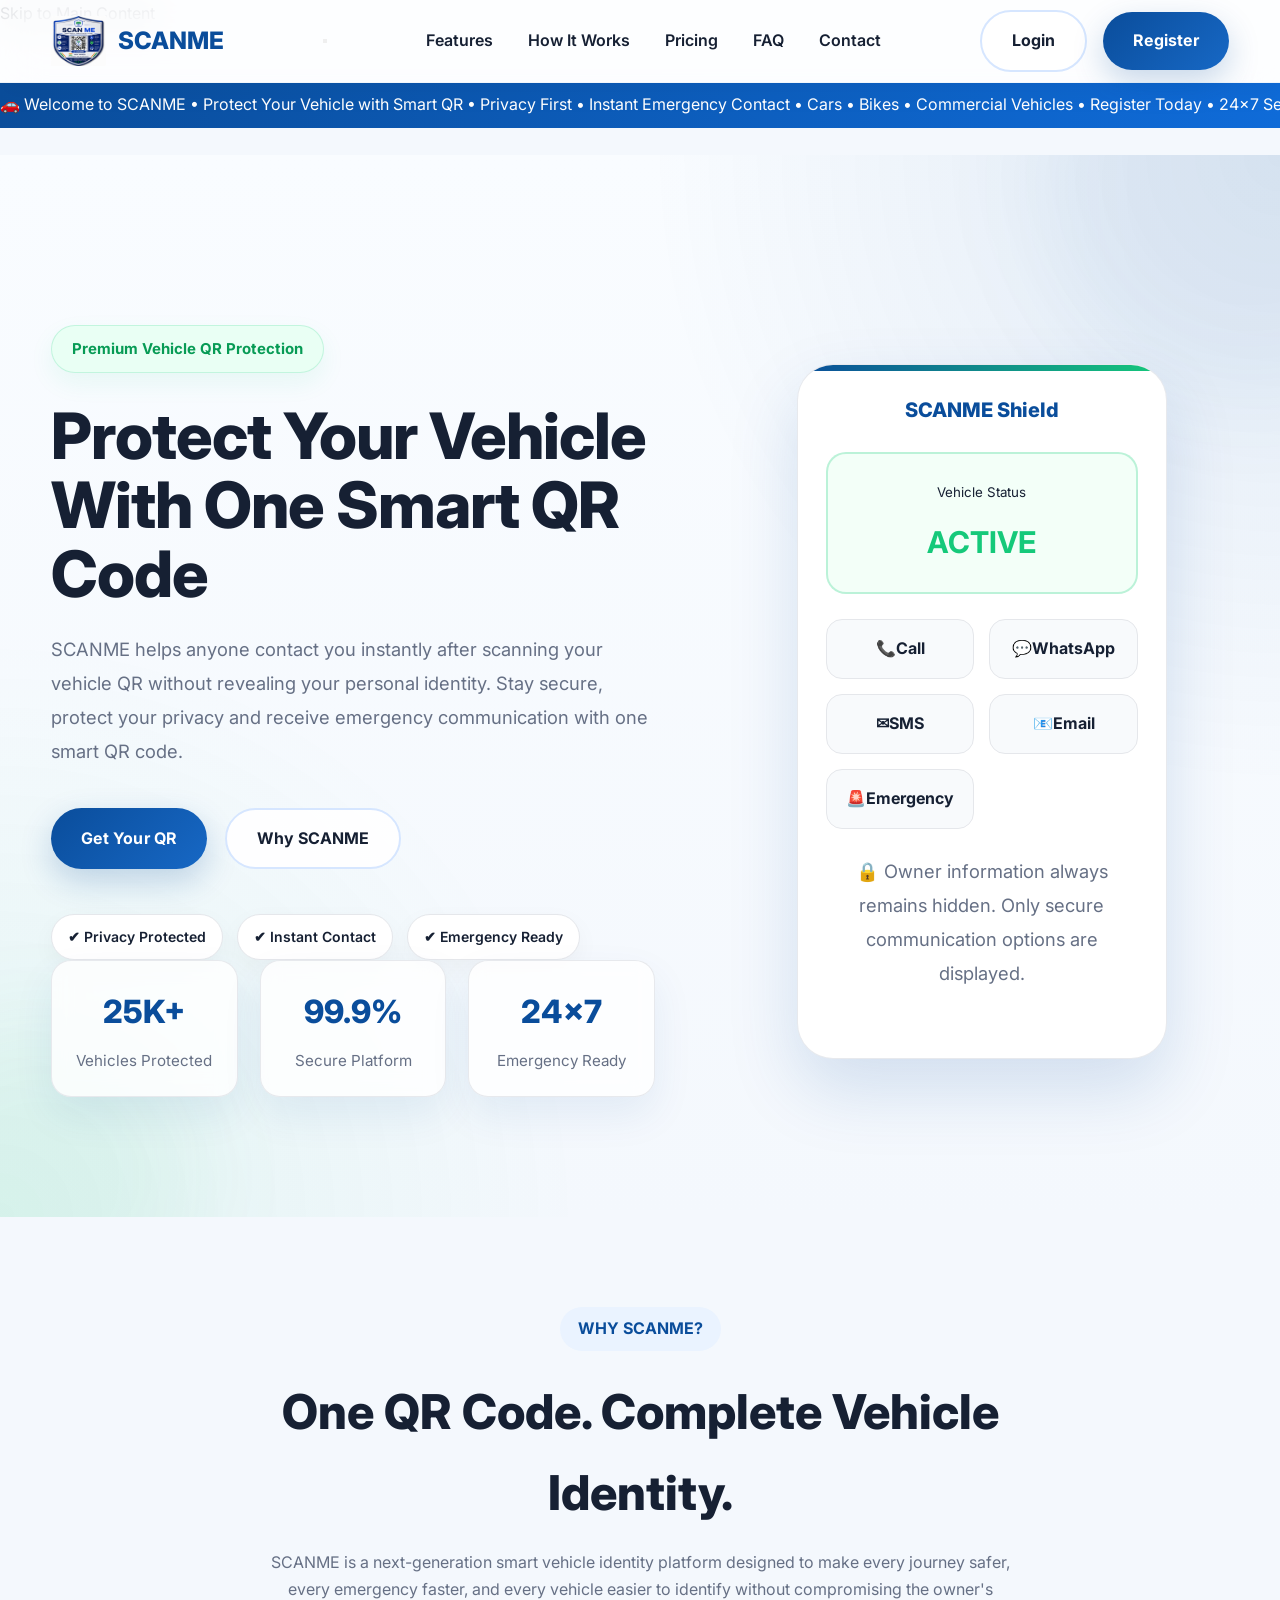
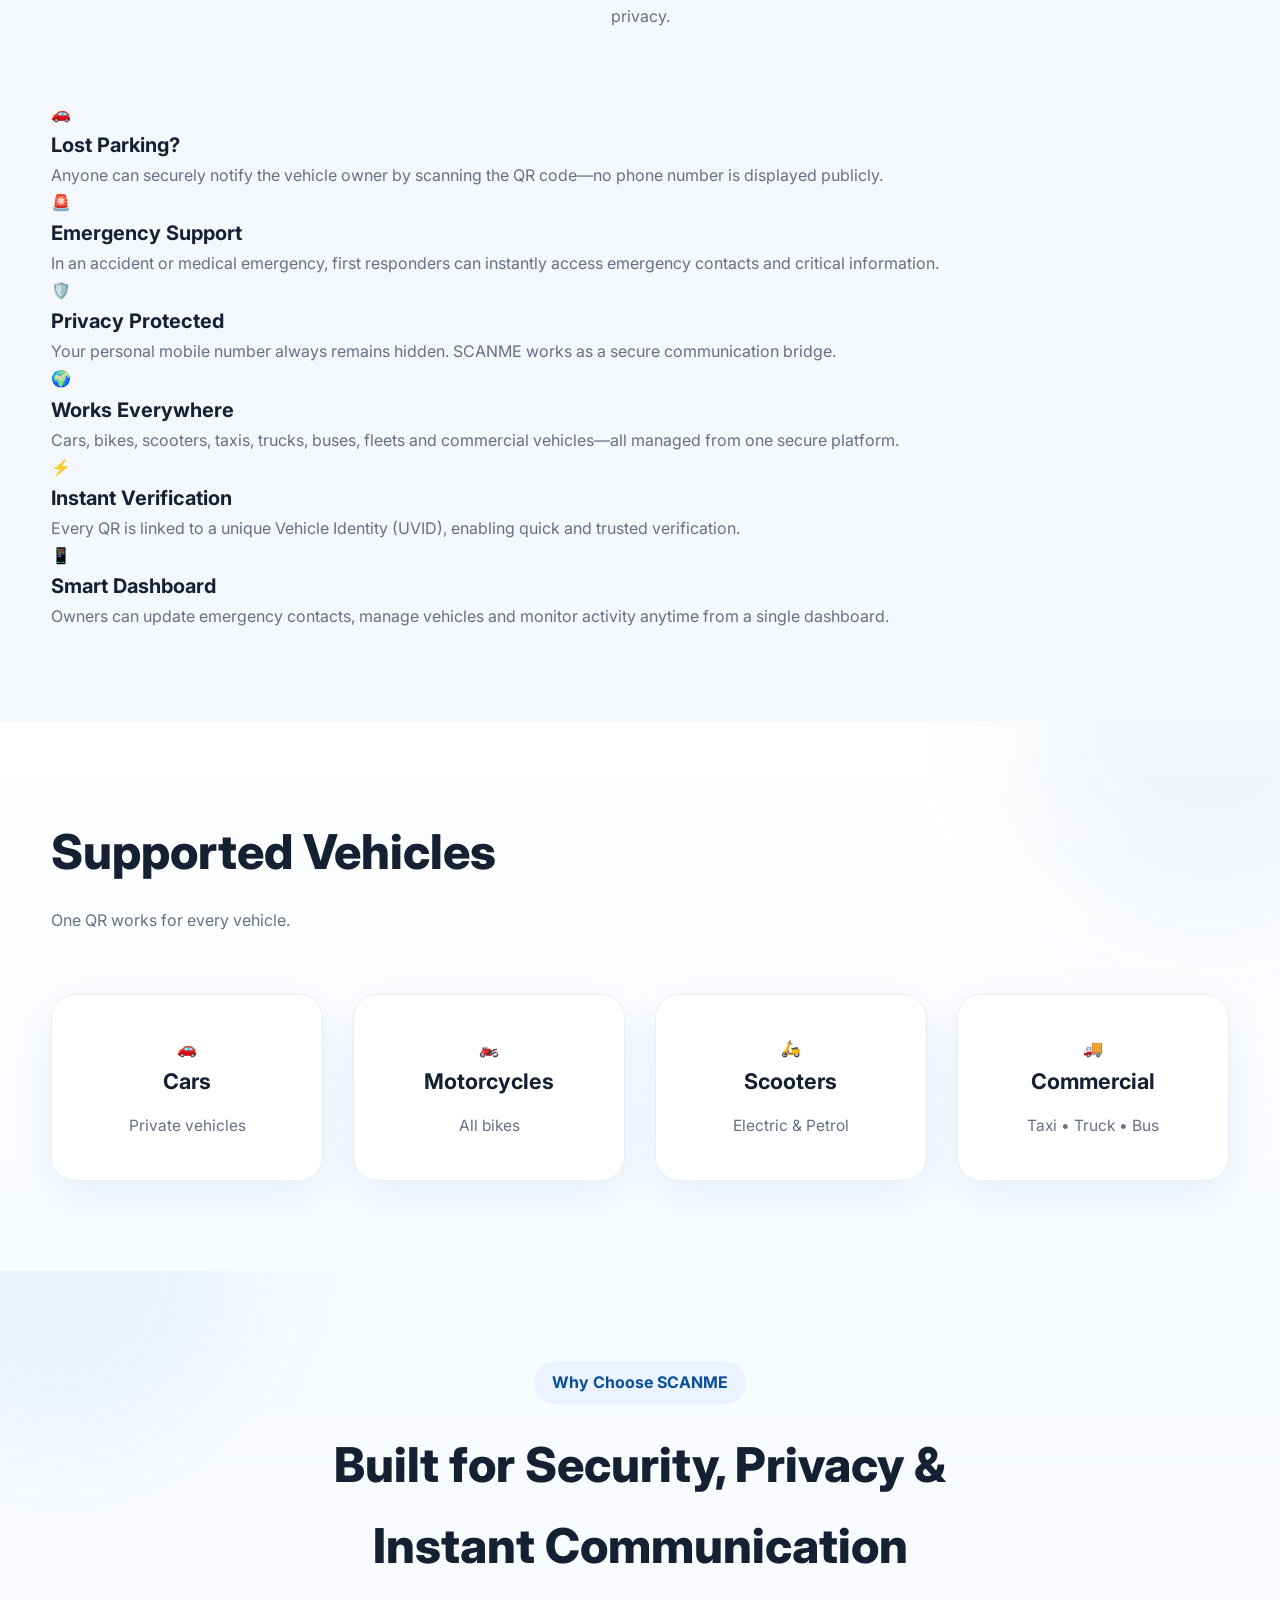
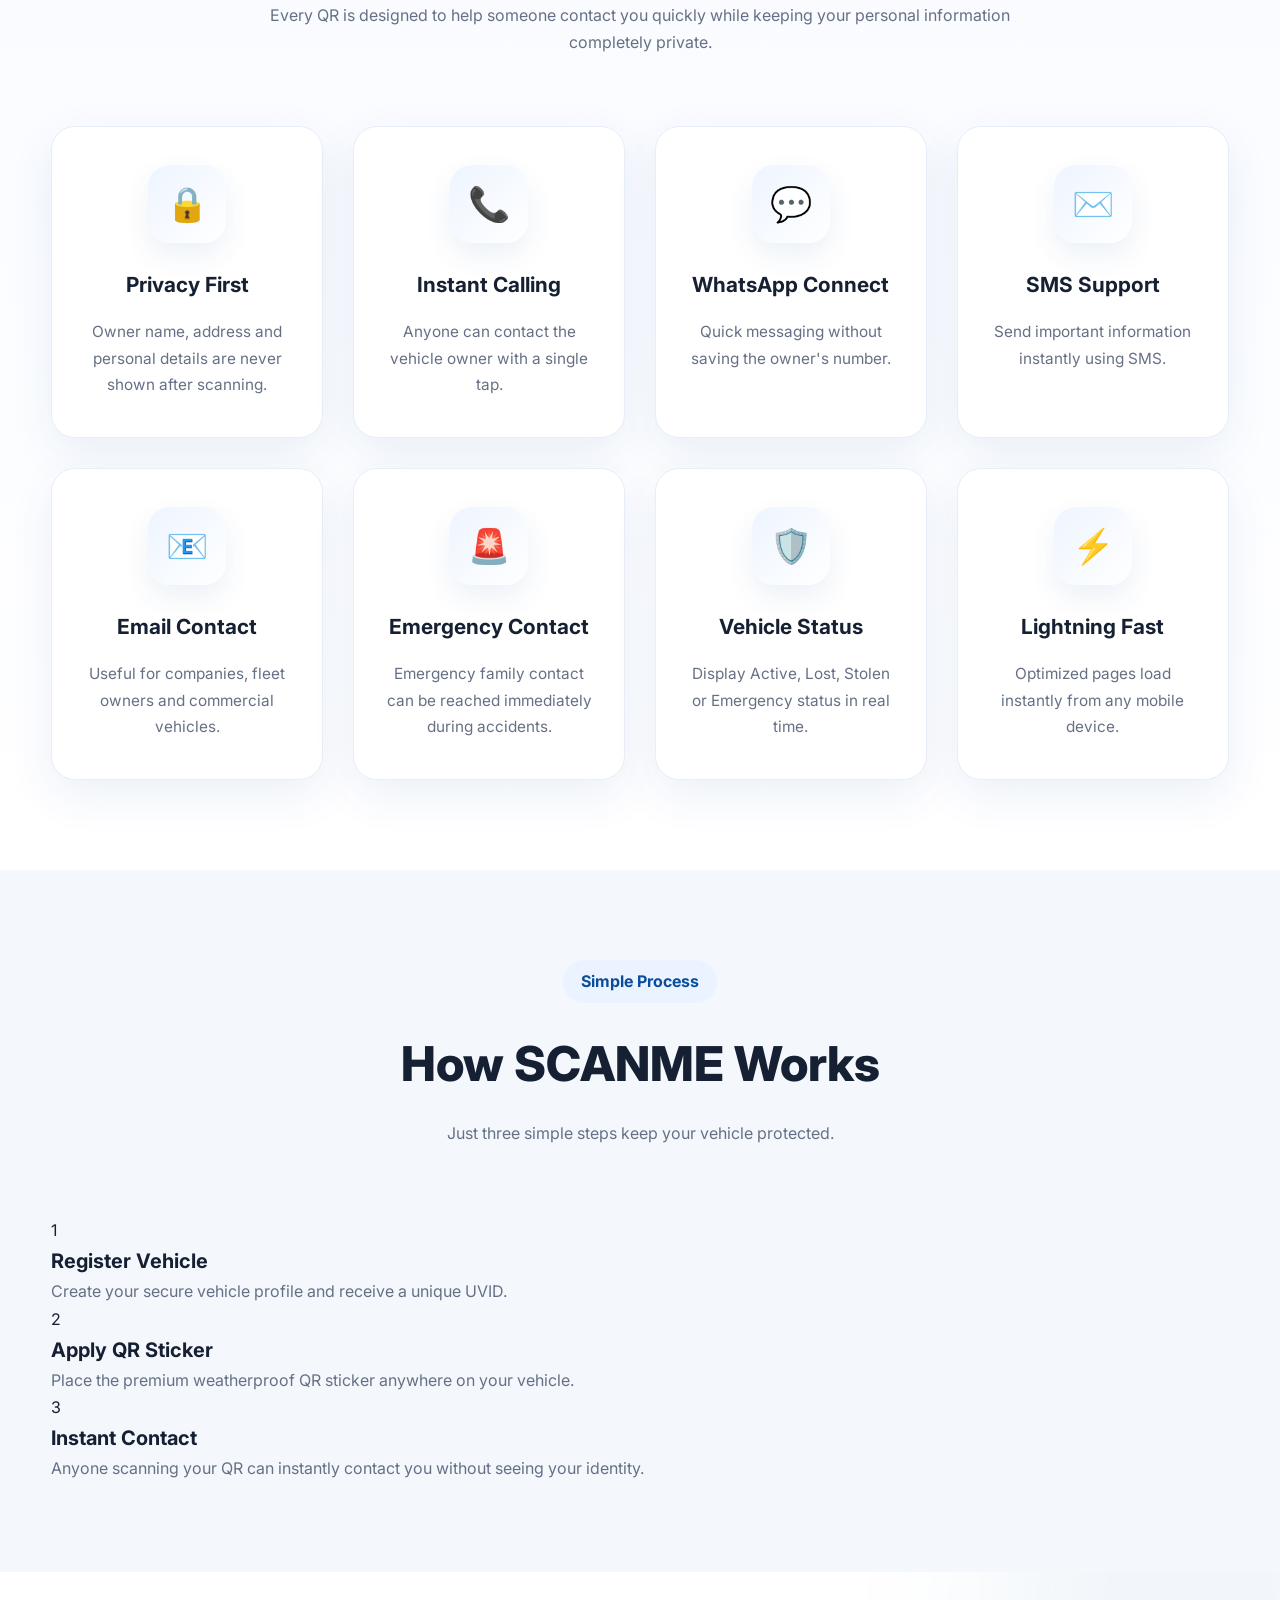
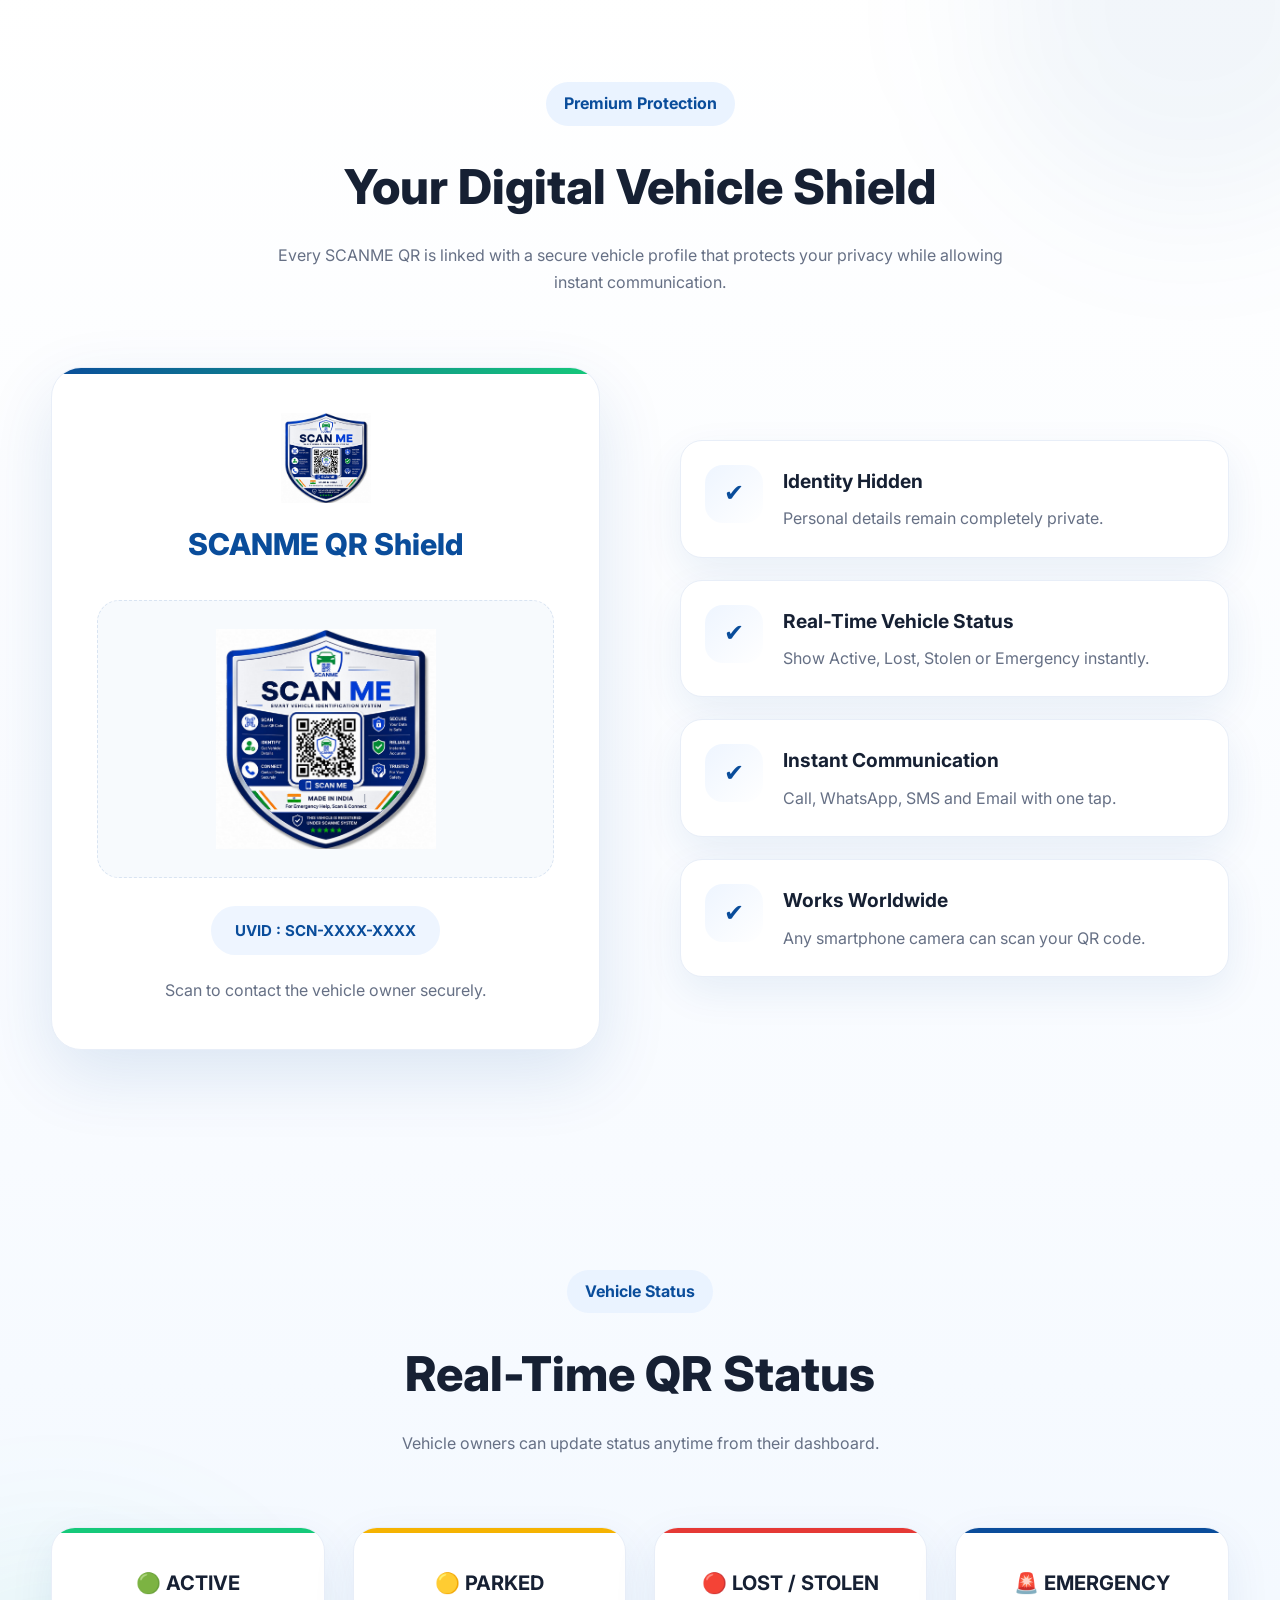
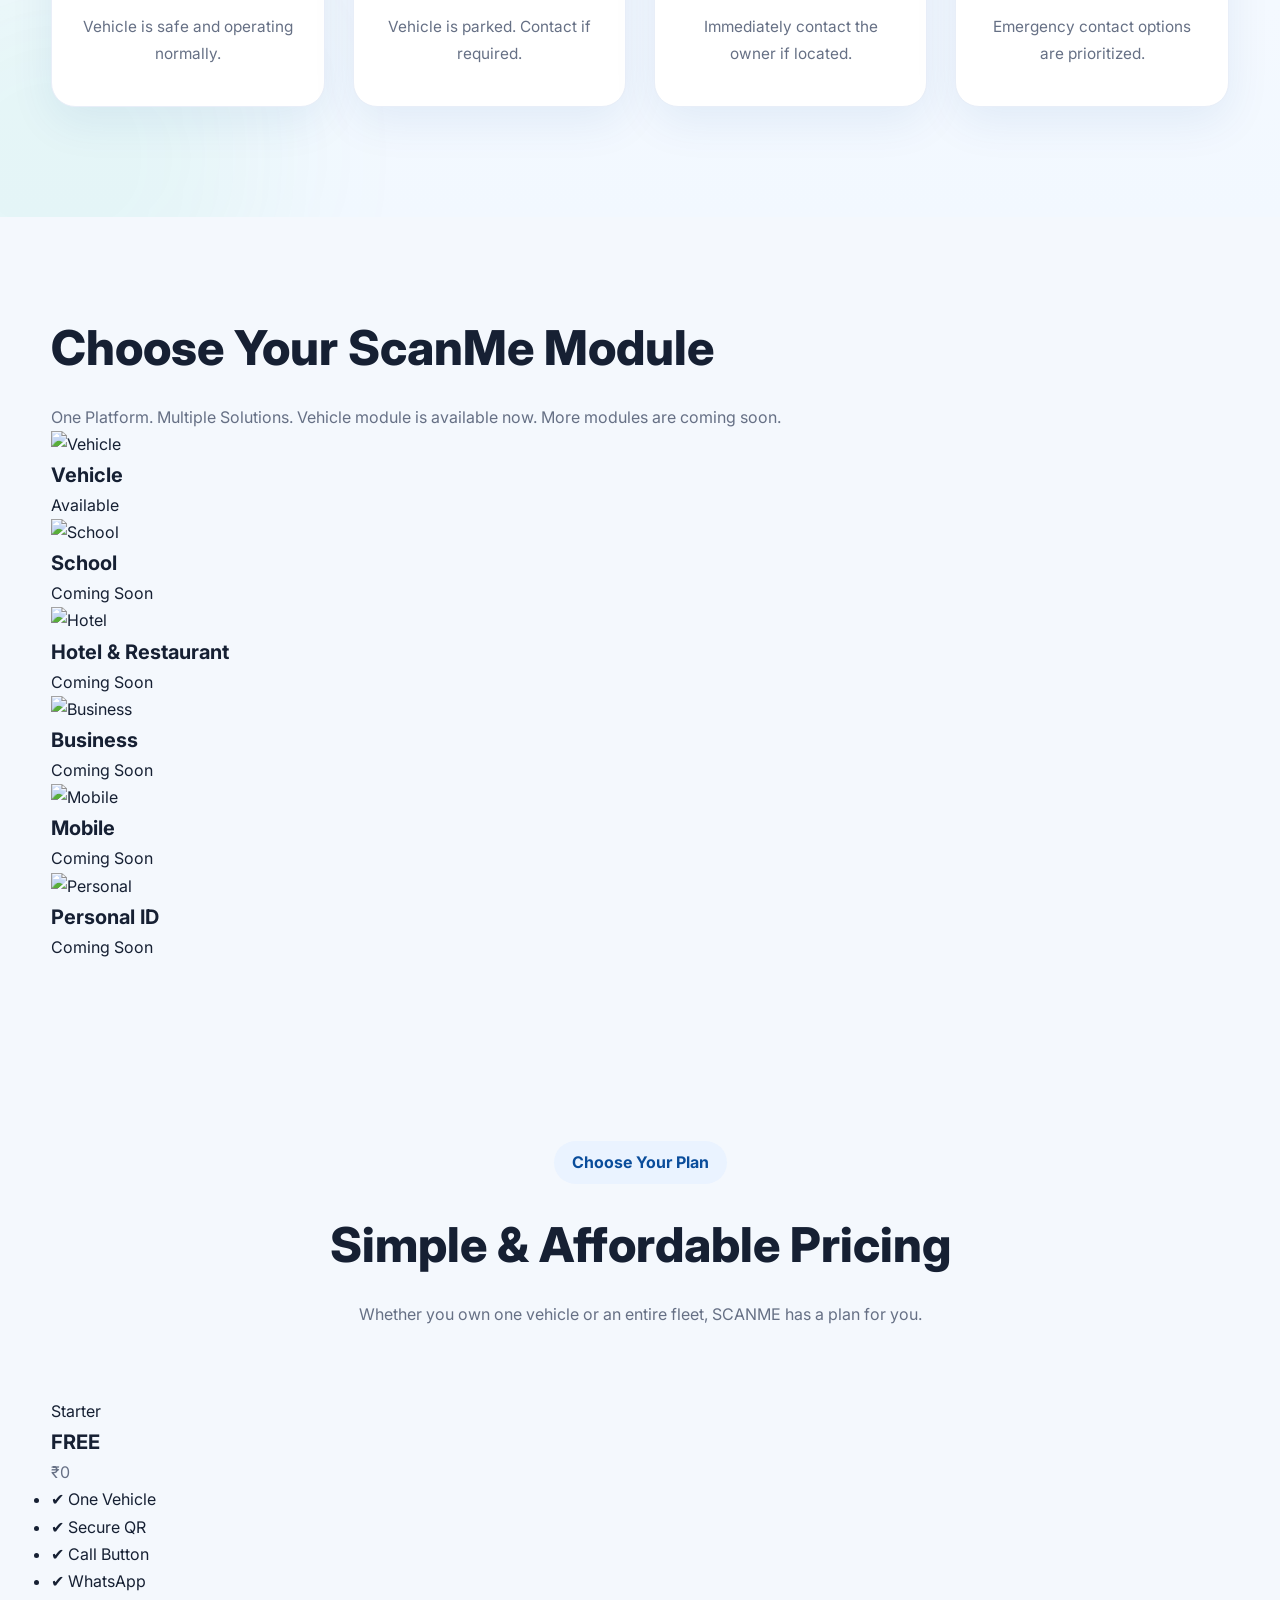
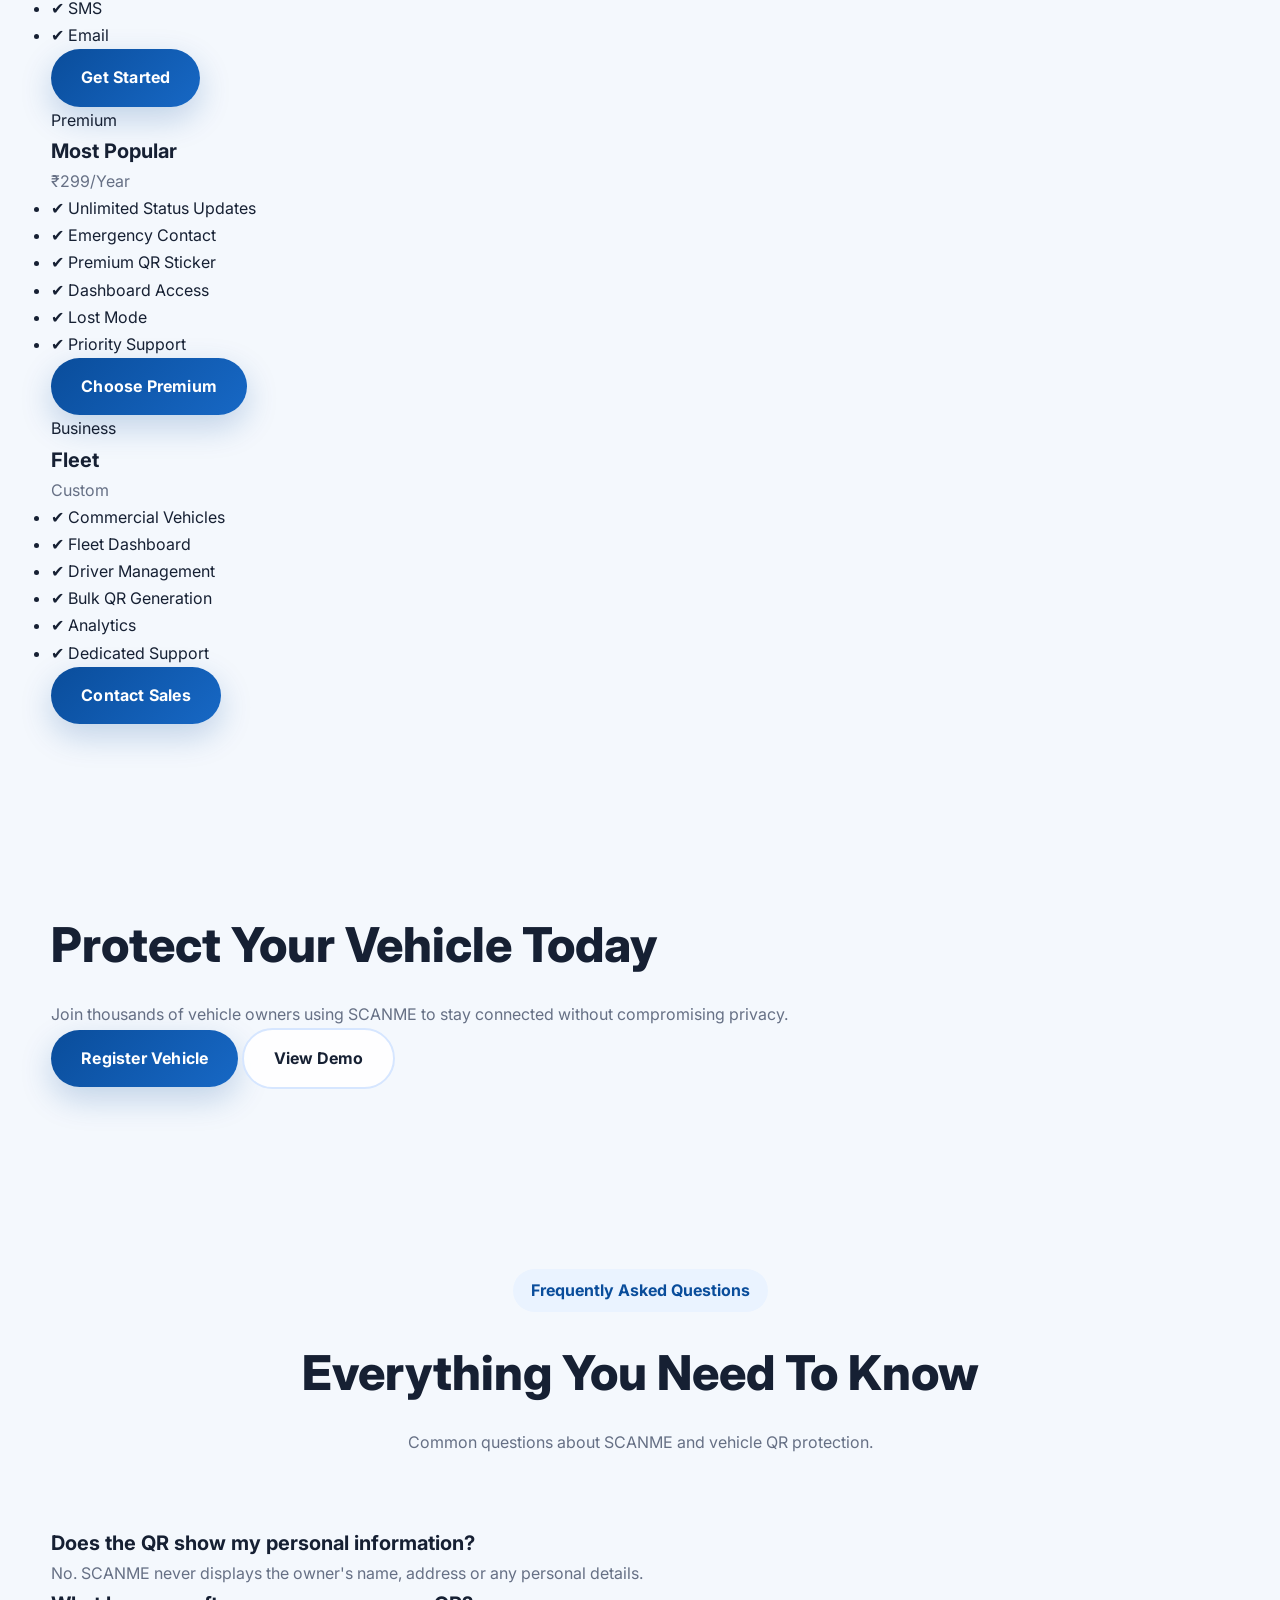
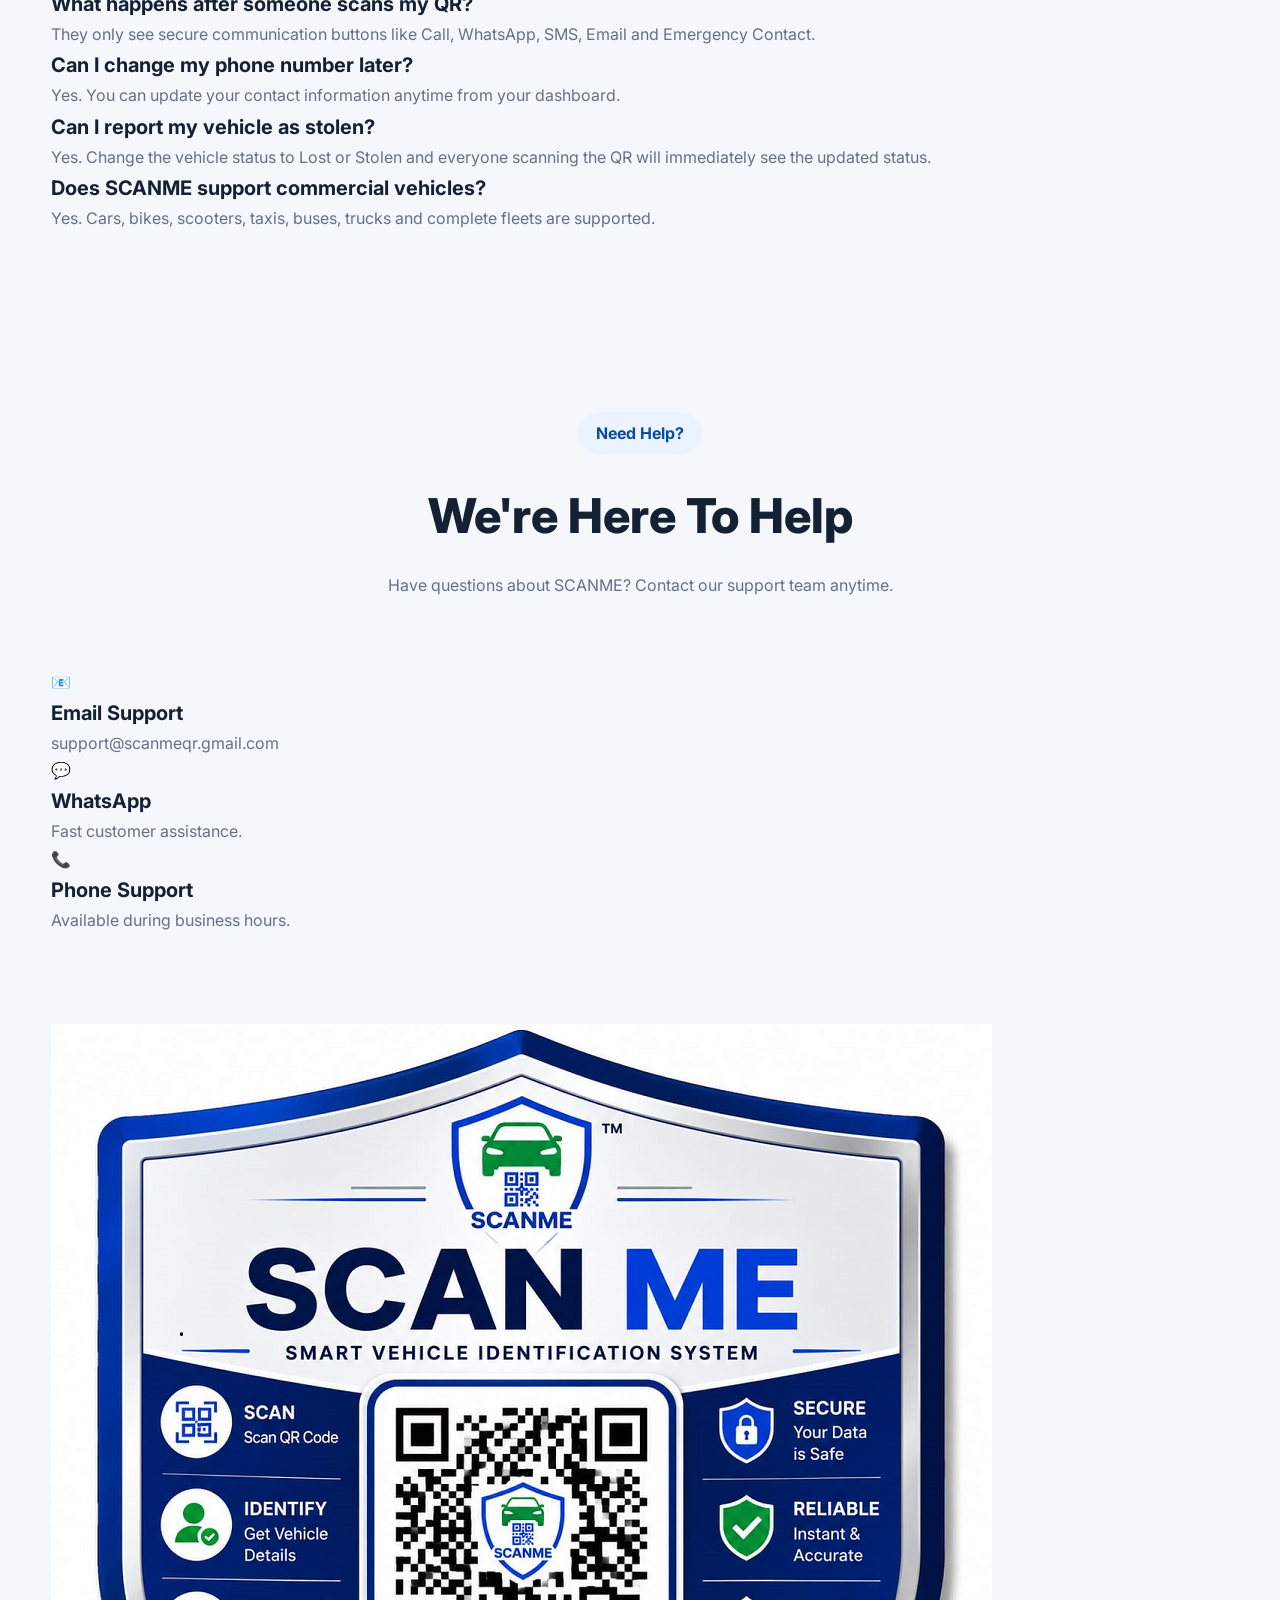
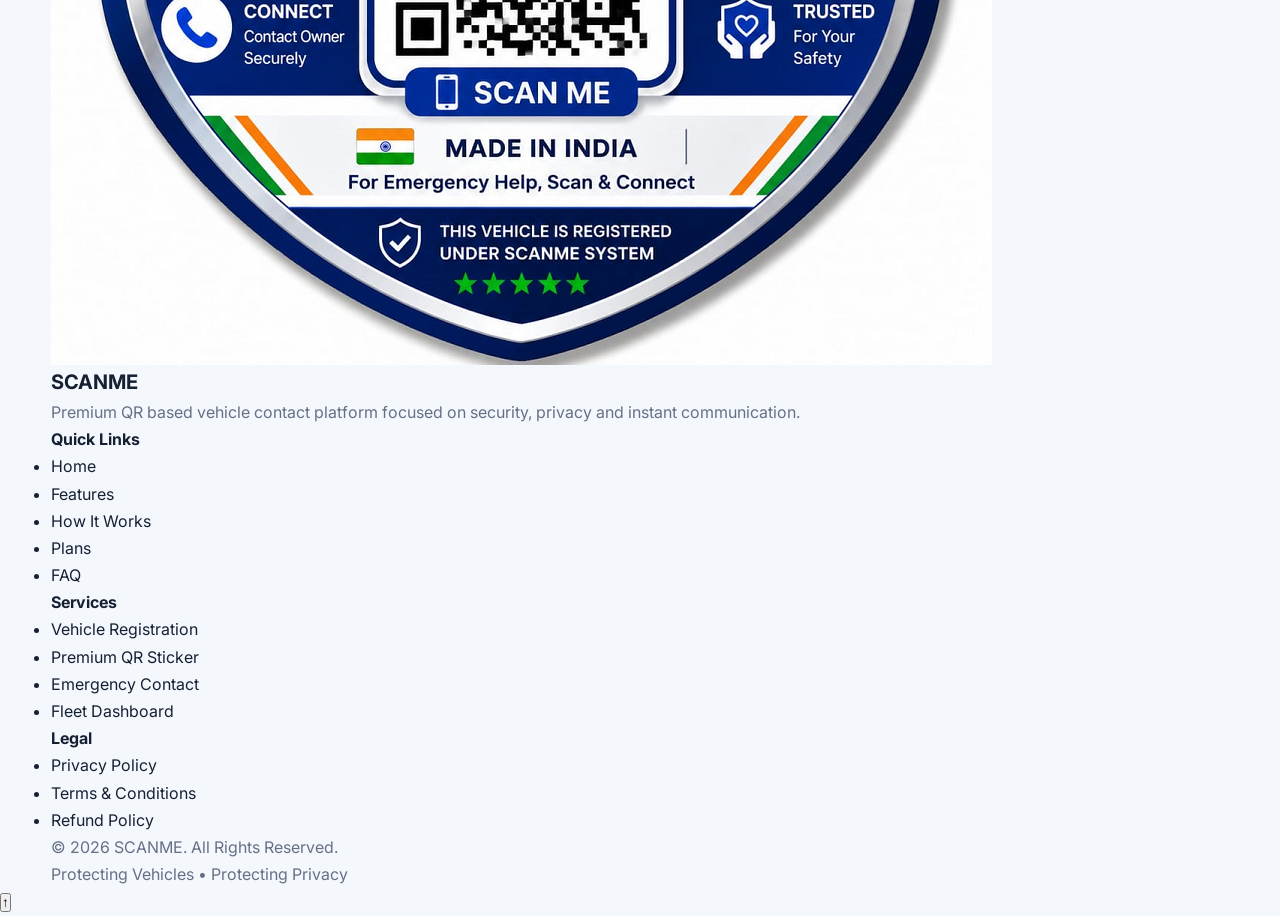
==== commit 4fa221d1: "Add ScanMe modules section to index.html Added ScanMe modules section with multiple module cards." ====
--- a/index.html
+++ b/index.html
@@ -577,7 +577,119 @@
 
 </section>
 
-      <!-- PRICING -->
+    <!-- ===========================
+SCANME MODULES
+============================ -->
+
+<section id="modules" class="modules-section">
+
+    <div class="container">
+
+        <div class="section-heading">
+
+            <h2>Choose Your ScanMe Module</h2>
+
+            <p>
+                One Platform. Multiple Solutions.
+                Vehicle module is available now.
+                More modules are coming soon.
+            </p>
+
+        </div>
+
+        <div class="modules-grid">
+
+            <div class="module-card active"
+                 data-module="vehicle">
+
+                <img src="assets/images/modules/vehicle.png"
+                     alt="Vehicle">
+
+                <h3>Vehicle</h3>
+
+                <span class="status available">
+                    Available
+                </span>
+
+            </div>
+
+            <div class="module-card"
+                 data-module="school">
+
+                <img src="assets/images/modules/school.png"
+                     alt="School">
+
+                <h3>School</h3>
+
+                <span class="status soon">
+                    Coming Soon
+                </span>
+
+            </div>
+
+            <div class="module-card"
+                 data-module="hotel">
+
+                <img src="assets/images/modules/hotel.png"
+                     alt="Hotel">
+
+                <h3>Hotel & Restaurant</h3>
+
+                <span class="status soon">
+                    Coming Soon
+                </span>
+
+            </div>
+
+            <div class="module-card"
+                 data-module="business">
+
+                <img src="assets/images/modules/business.png"
+                     alt="Business">
+
+                <h3>Business</h3>
+
+                <span class="status soon">
+                    Coming Soon
+                </span>
+
+            </div>
+
+            <div class="module-card"
+                 data-module="mobile">
+
+                <img src="assets/images/modules/mobile.png"
+                     alt="Mobile">
+
+                <h3>Mobile</h3>
+
+                <span class="status soon">
+                    Coming Soon
+                </span>
+
+            </div>
+
+            <div class="module-card"
+                 data-module="personal">
+
+                <img src="assets/images/modules/personal.png"
+                     alt="Personal">
+
+                <h3>Personal ID</h3>
+
+                <span class="status soon">
+                    Coming Soon
+                </span>
+
+            </div>
+
+        </div>
+
+    </div>
+
+</section>
+
+    <!-- PRICING -->
 <section id="plans" class="pricing">
 
     <div class="container">
--- a/assets/css/style.css
+++ b/assets/css/style.css
@@ -3110,7 +3110,9 @@
     color:#fff;
     display:flex;
     align-items:center;
-    position:relative;
+    position:fixed;
+    top:82px;
+    left:0;
     z-index:999;
 }
 
@@ -3118,7 +3120,7 @@
     display:flex;
     align-items:center;
     white-space:nowrap;
-    width:fit-content;
+    width:max-content;
     animation:scanmeTicker 18s linear infinite;
 }
 
@@ -3137,8 +3139,10 @@
 }
 
 @media(max-width:768px){
+
     .top-scroll-bar{
         height:42px;
+        top:82px;
     }
 
     .scroll-track{
@@ -3147,8 +3151,9 @@
     }
 
     .scroll-track span{
-        padding-right:50px;
+        padding-right:60px;
     }
+
 }
 
 /* ===== Scroll Fix ===== */
@@ -3204,3 +3209,7 @@
         transform:rotate(360deg);
     }
 }
+
+main{
+    padding-top:128px;
+}
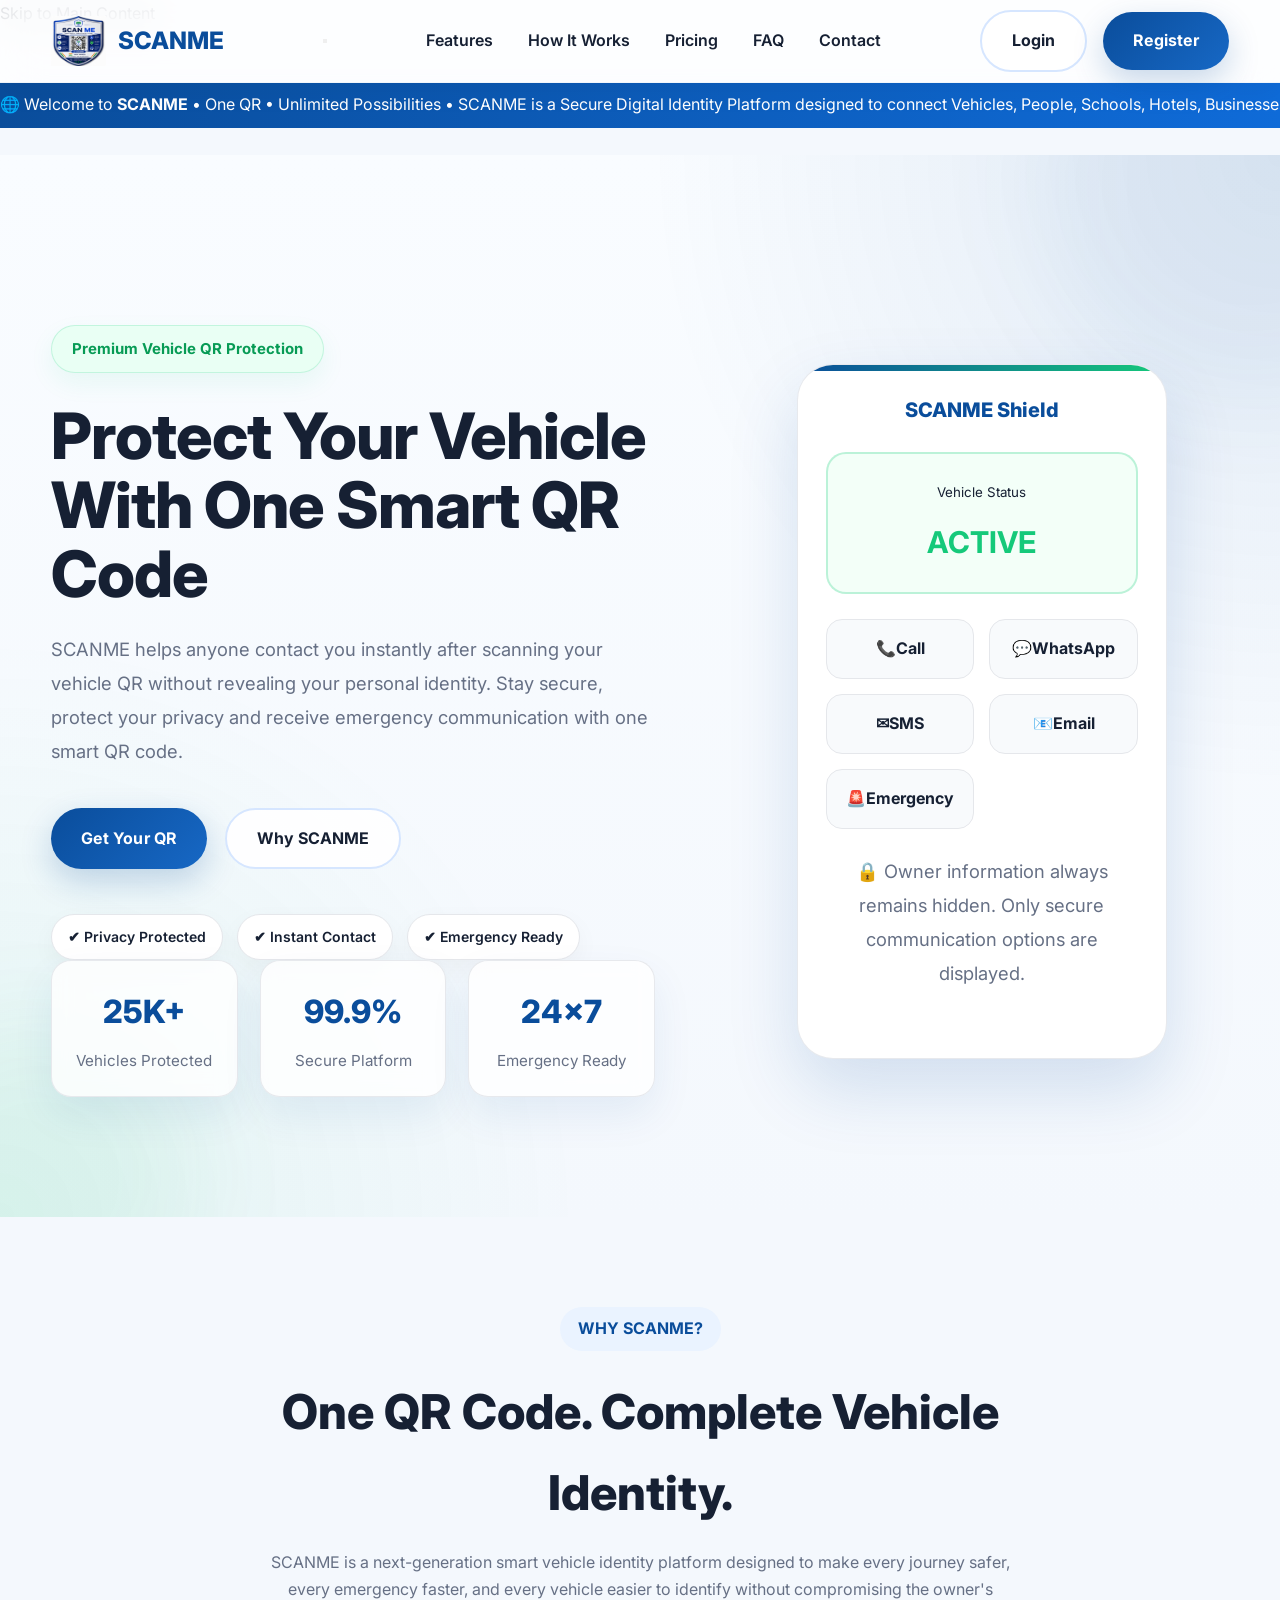
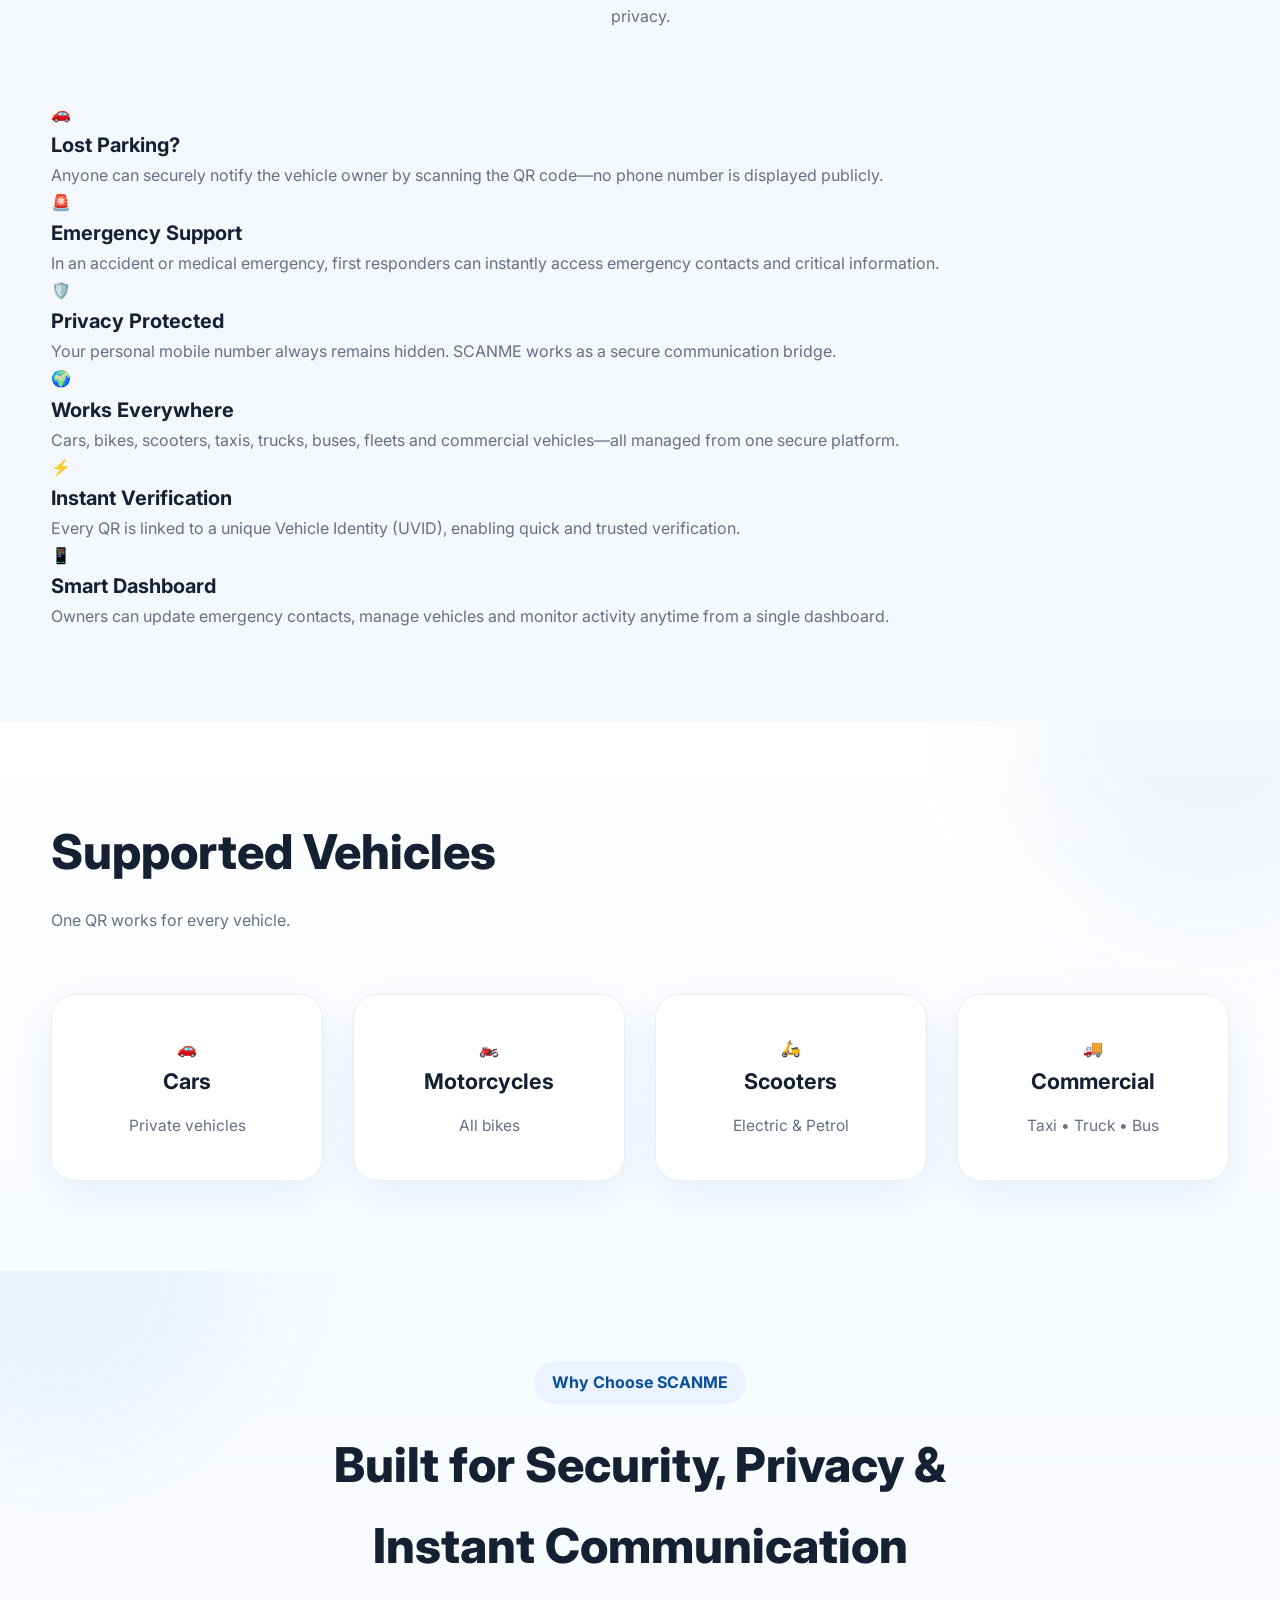
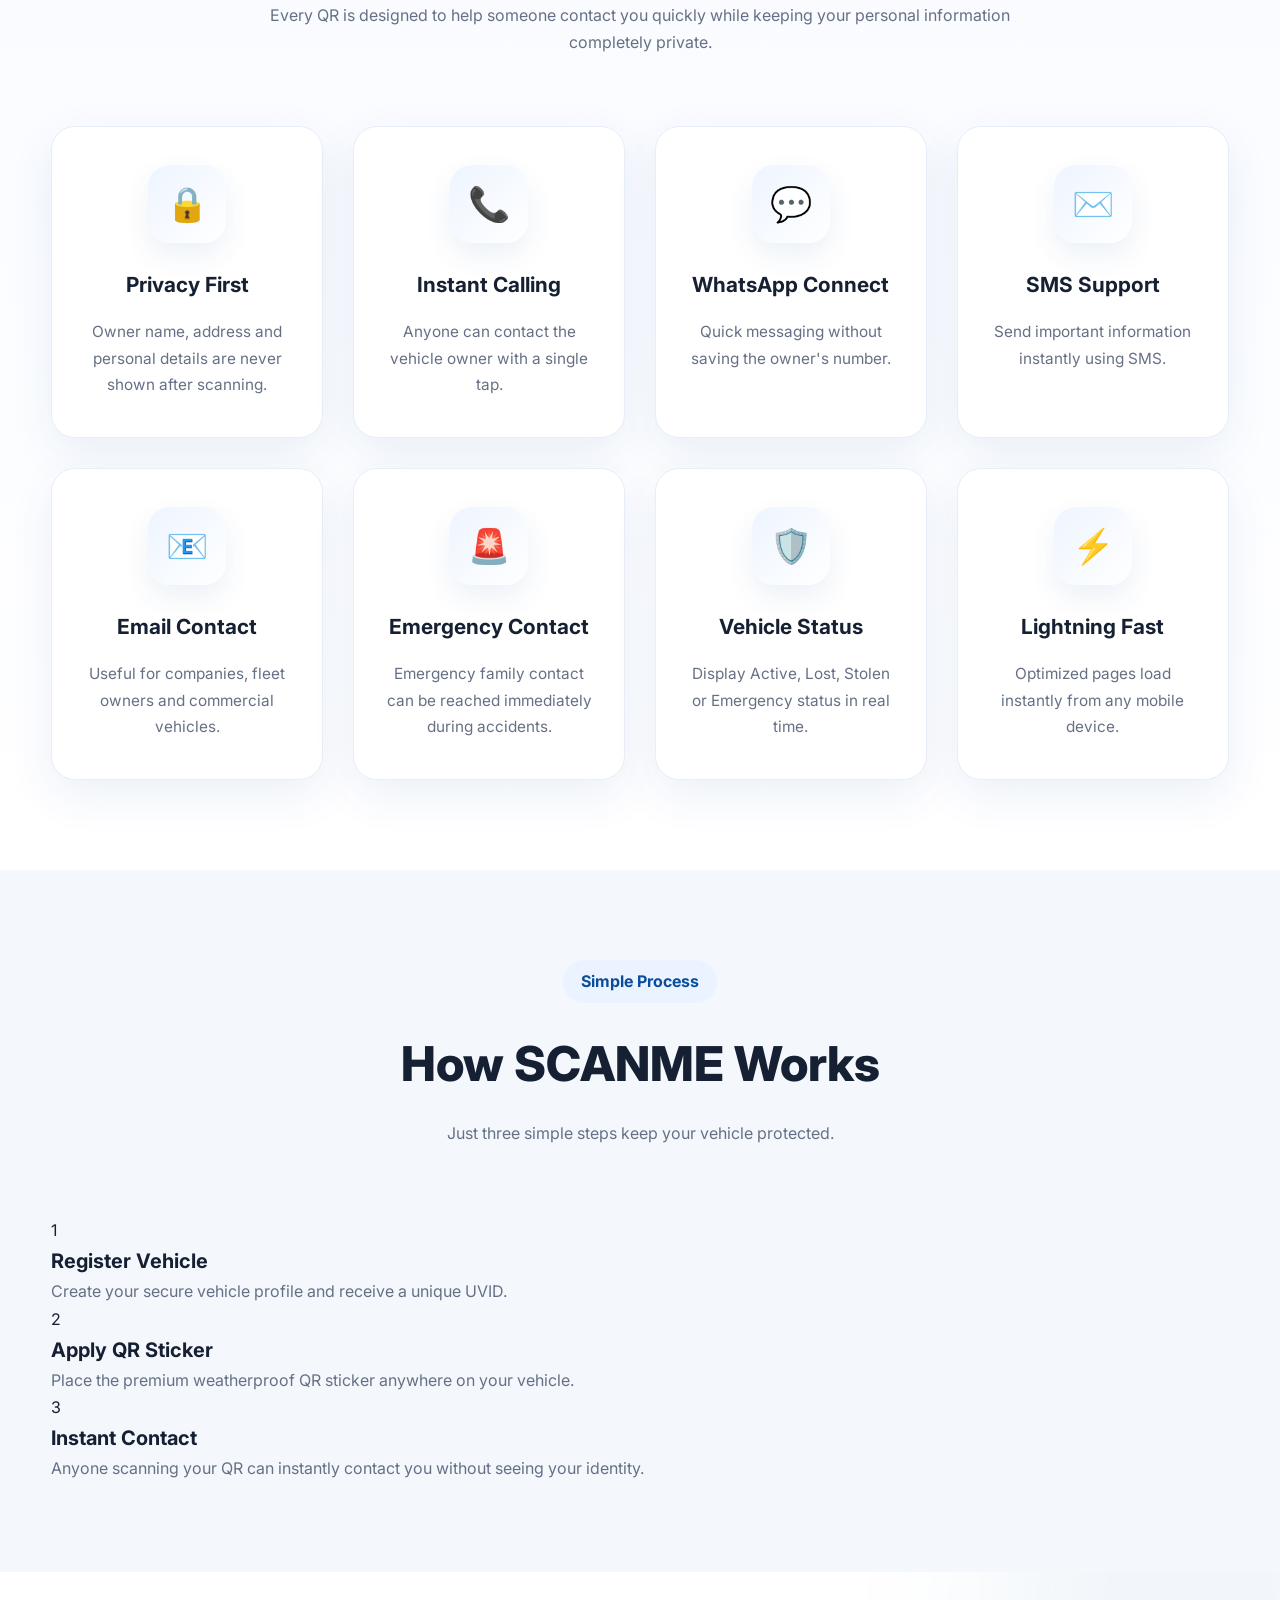
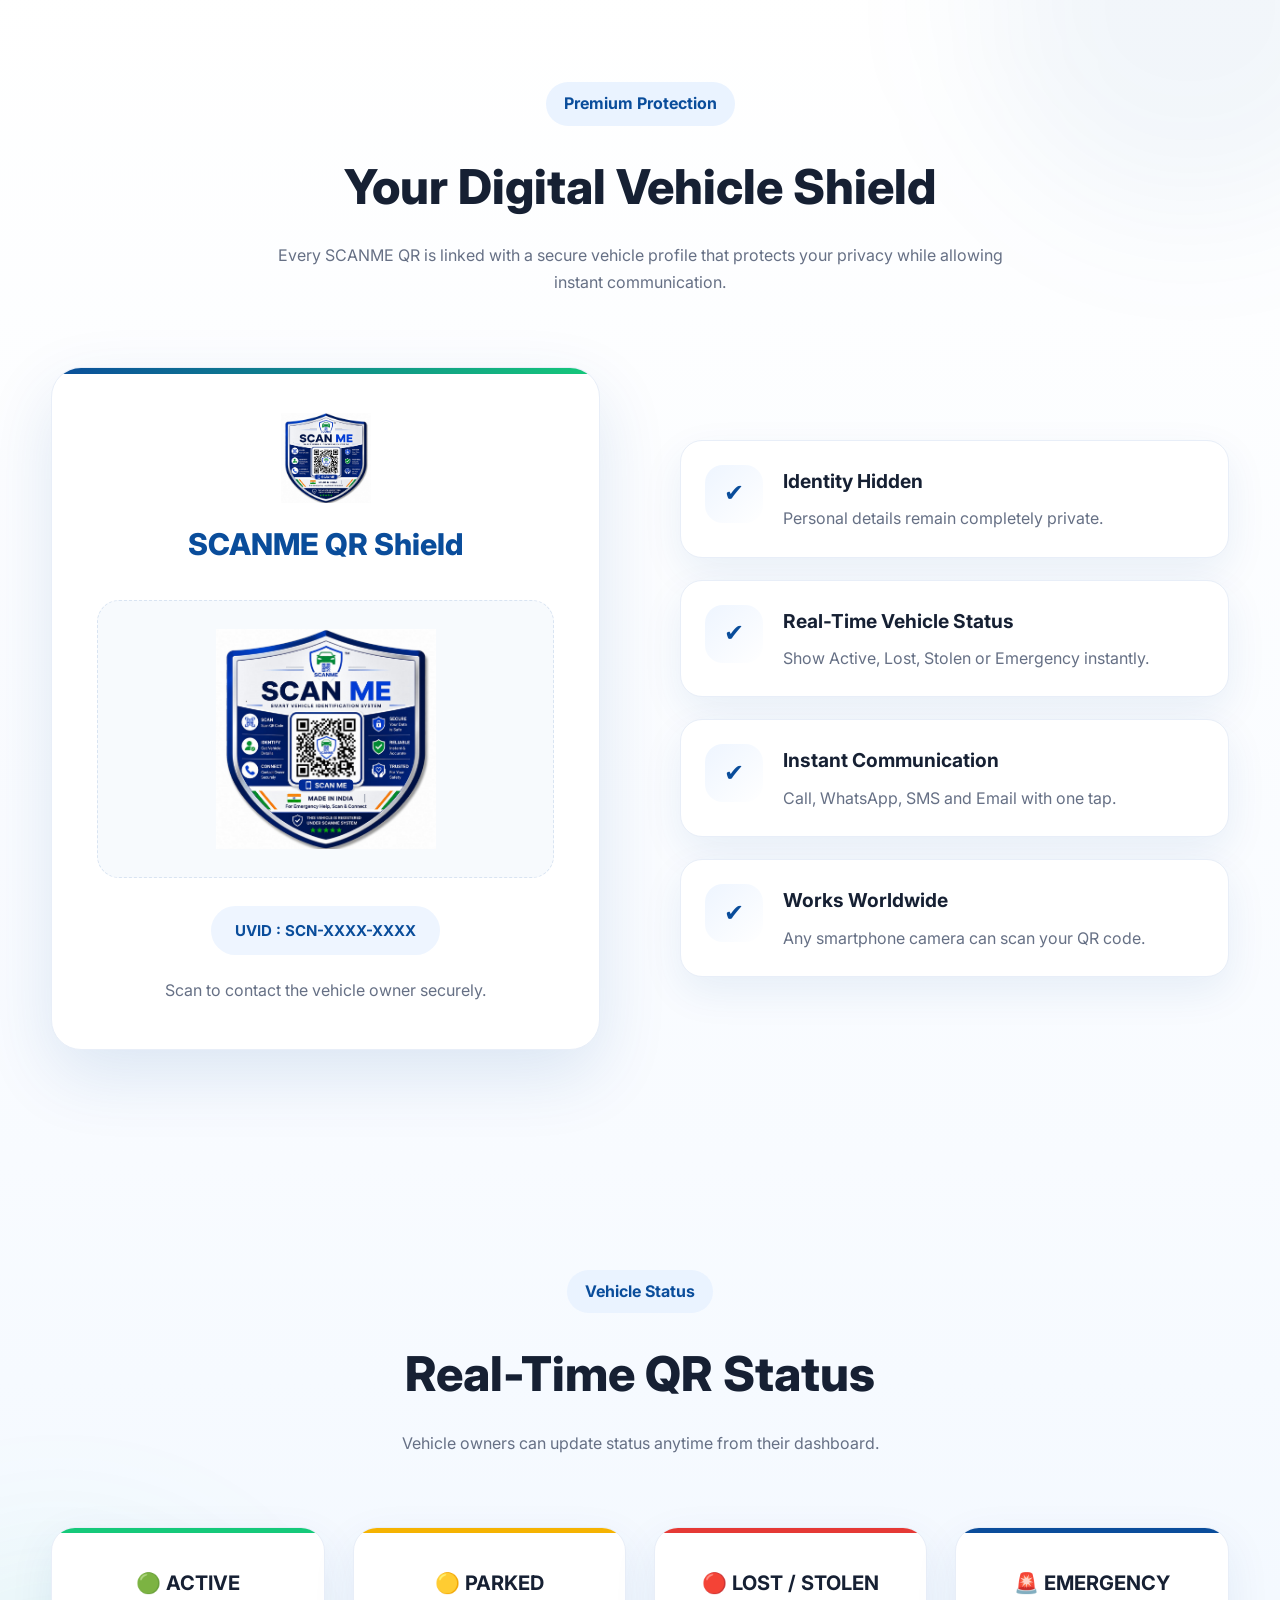
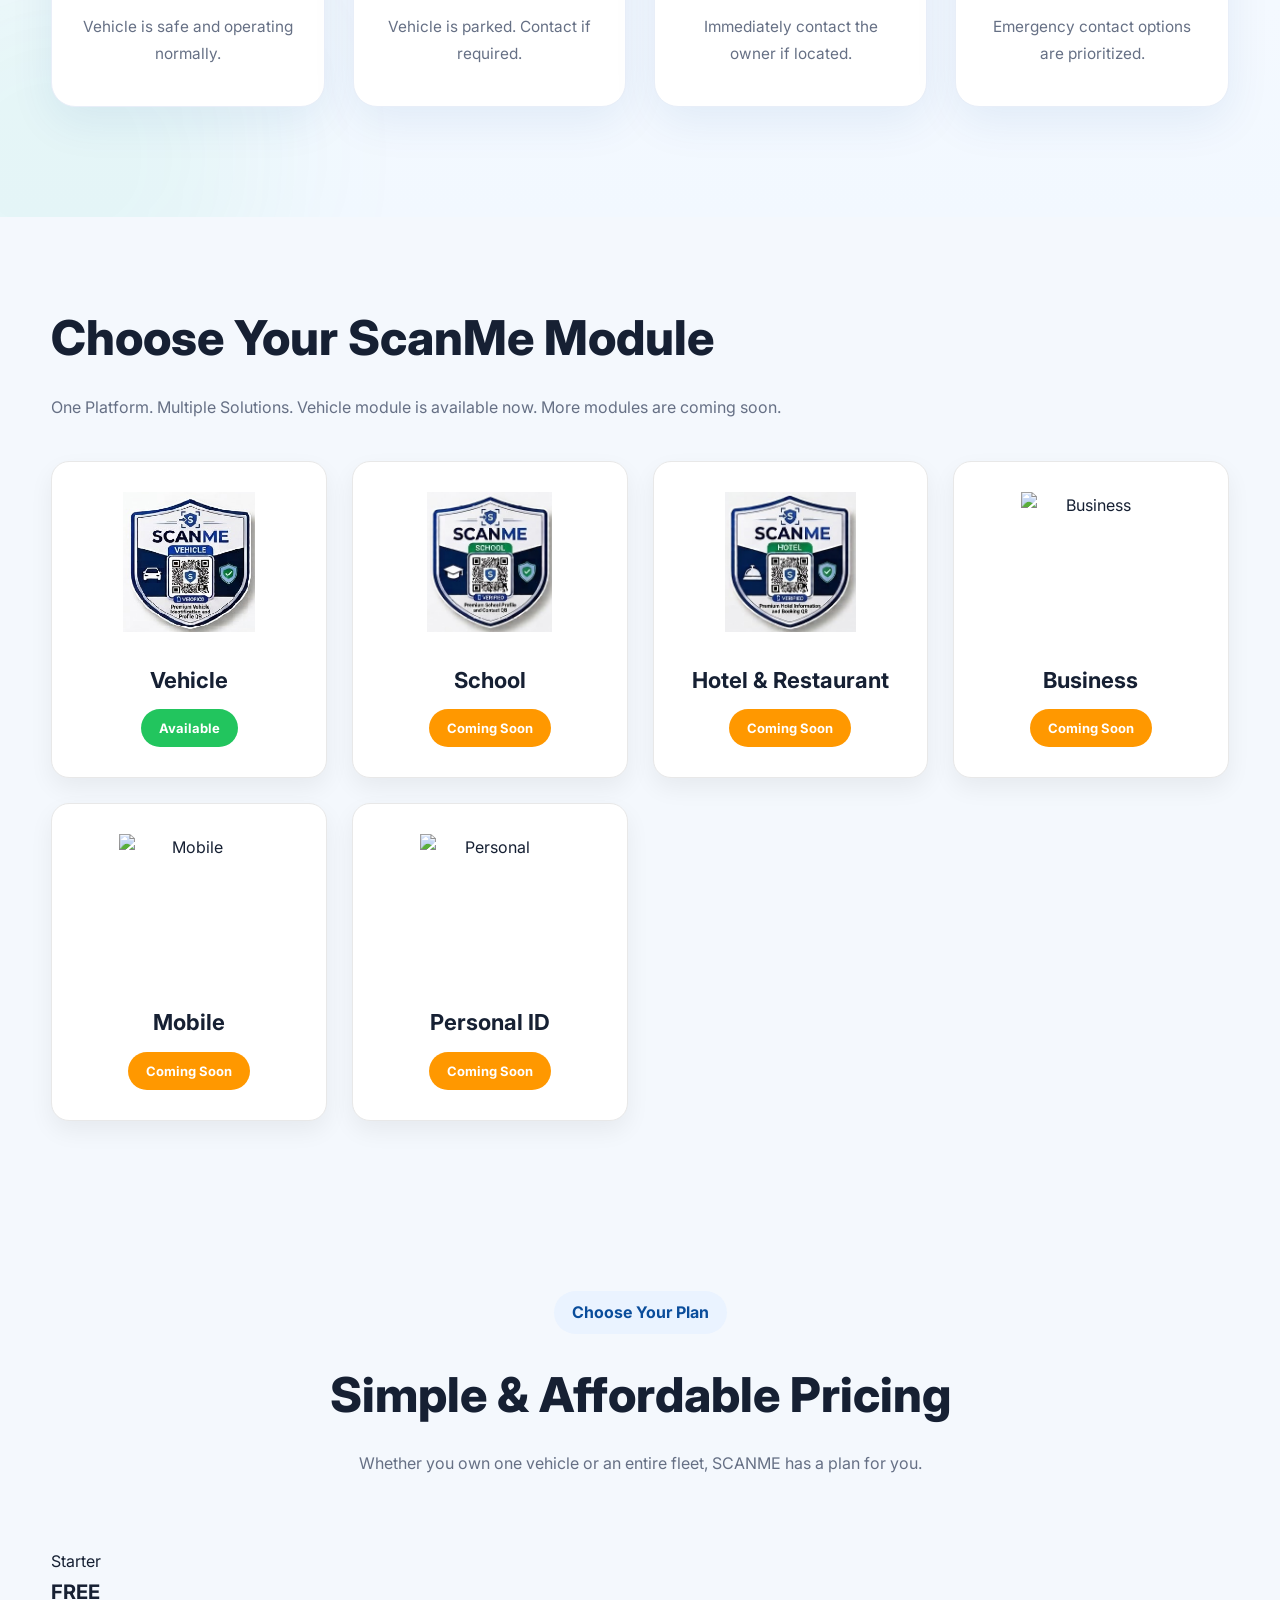
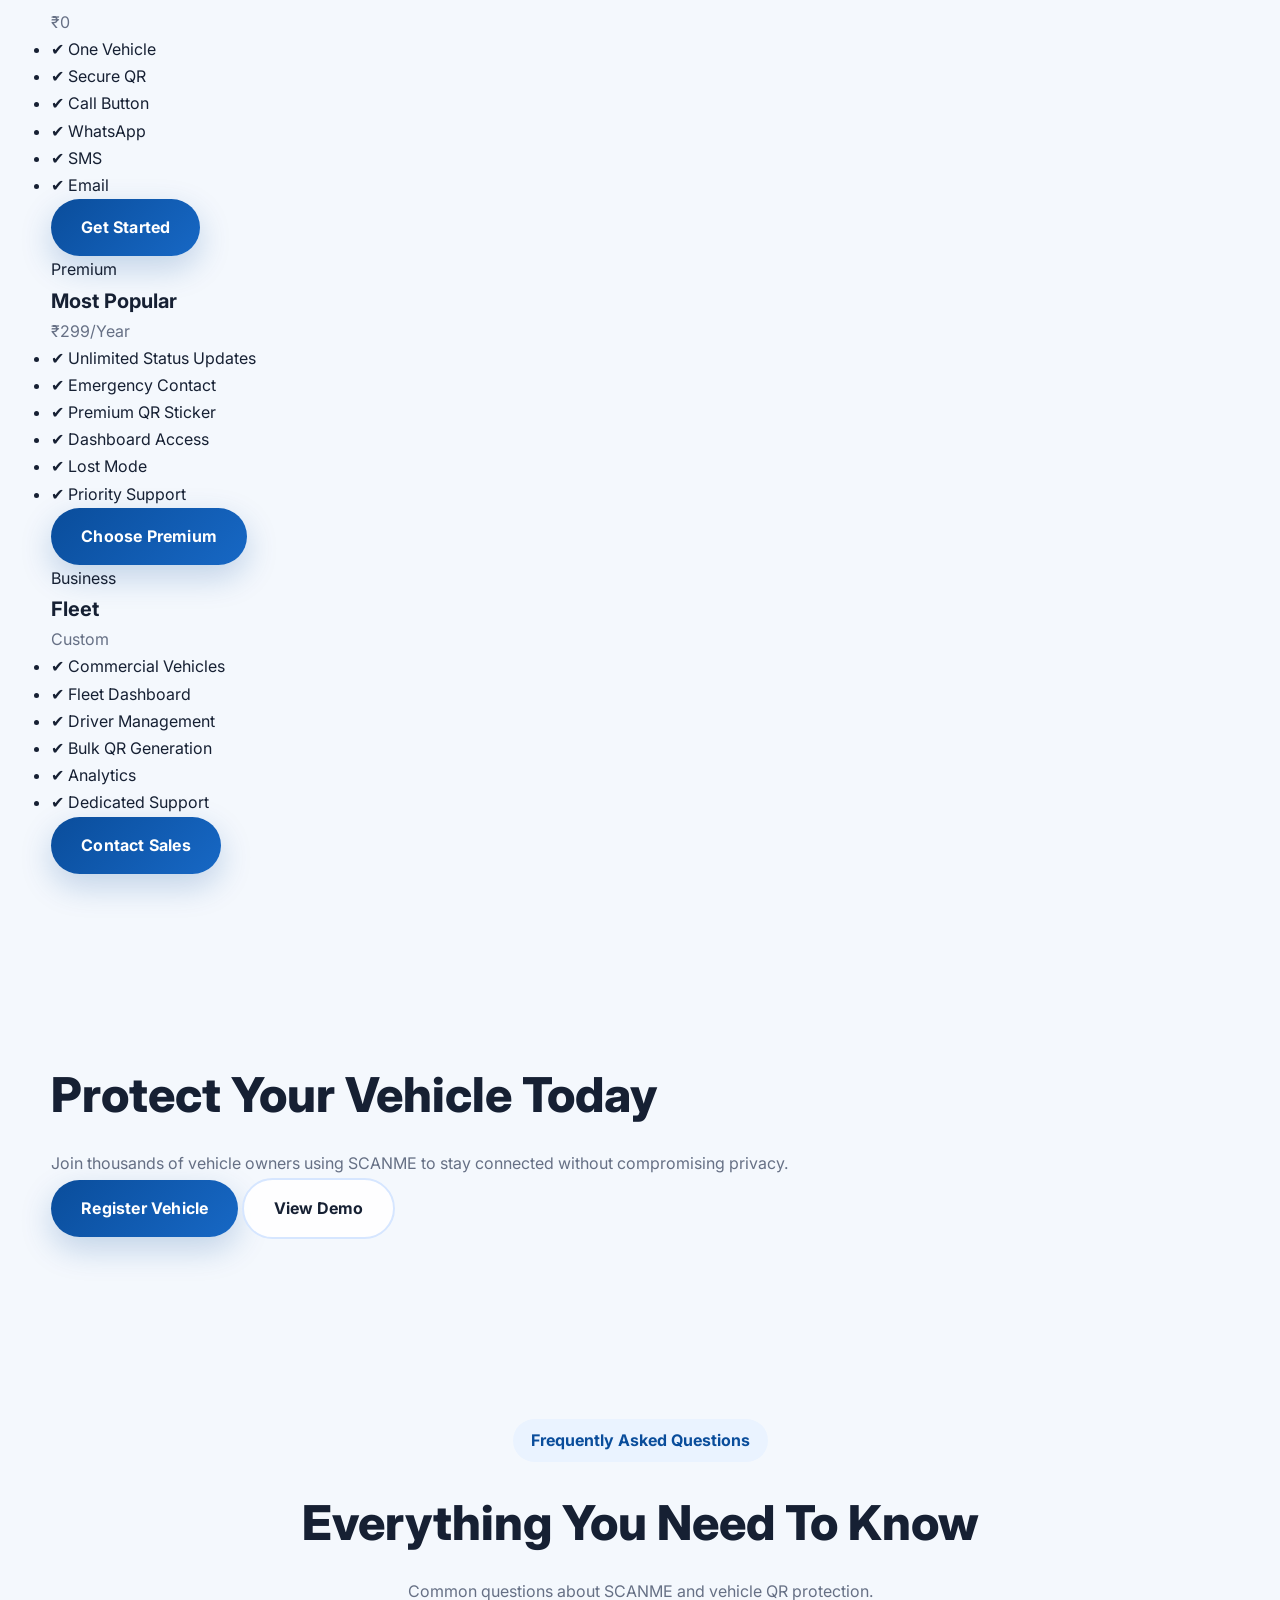
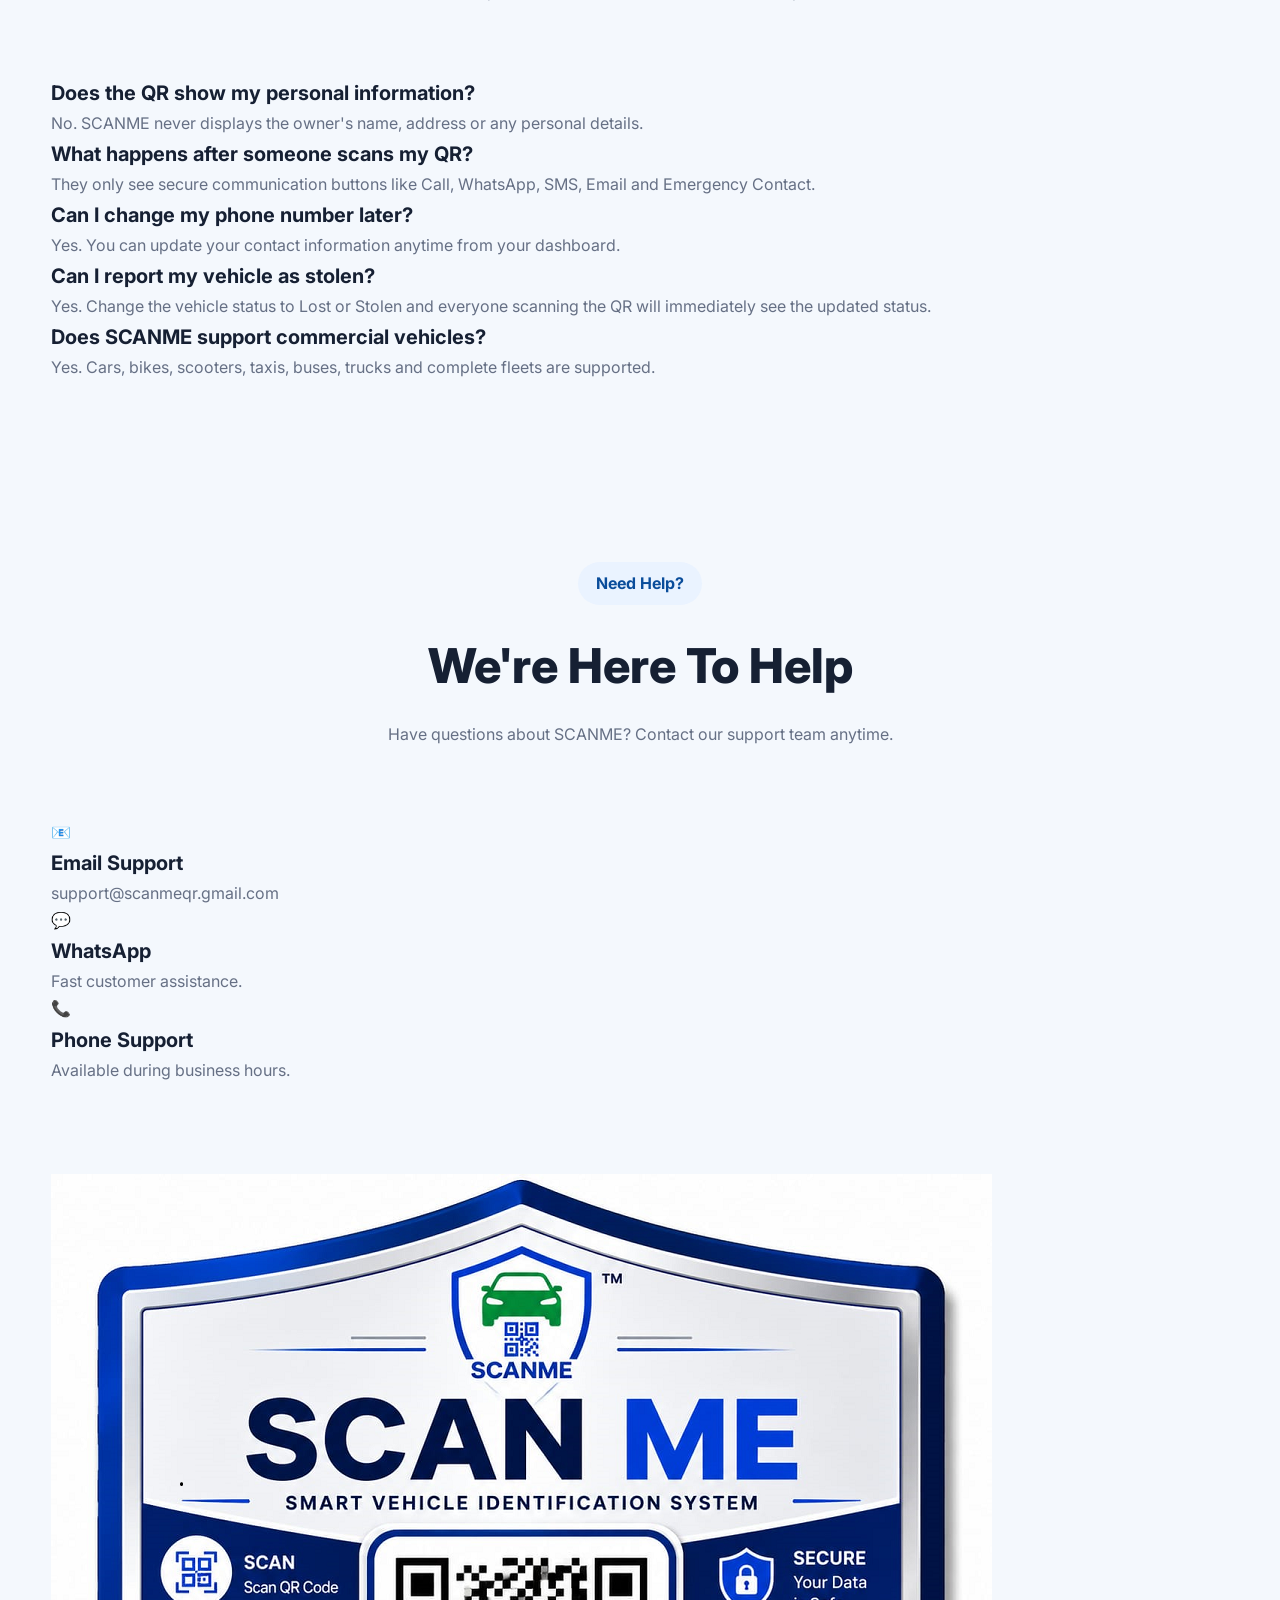
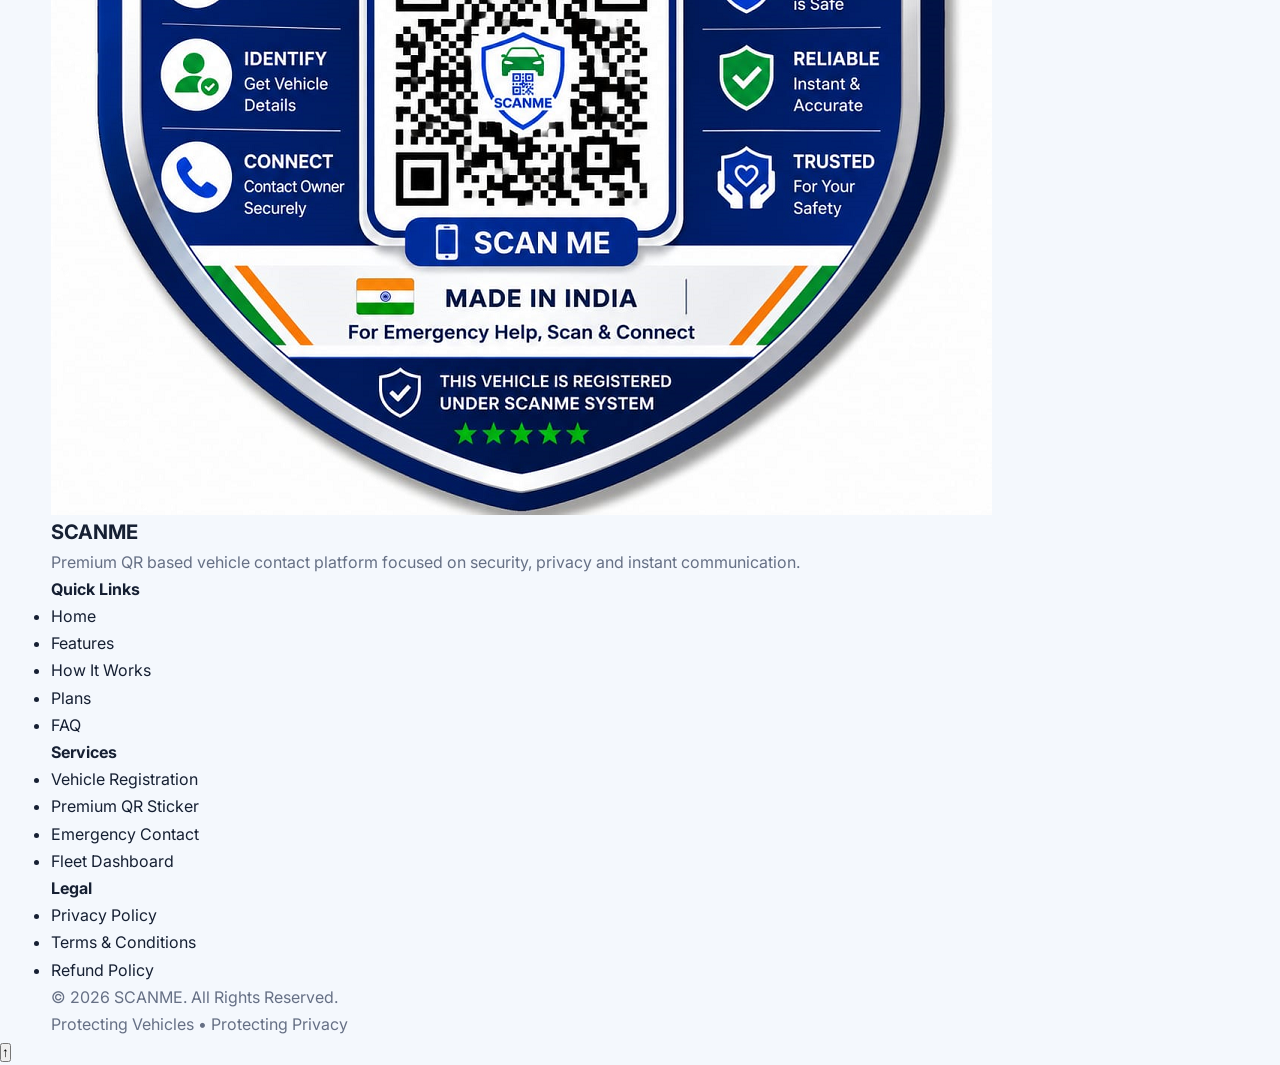
==== commit 57fa1f71: "Update welcome message and add new module announcements" ====
--- a/index.html
+++ b/index.html
@@ -124,23 +124,47 @@
     <div class="scroll-track">
 
         <span>
-            🚗 Welcome to SCANME •
+
+            🌐 Welcome to <strong>SCANME</strong> •
+            One QR • Unlimited Possibilities •
+            SCANME is a Secure Digital Identity Platform designed to connect Vehicles, People, Schools, Hotels, Businesses and Everyday Essentials through Smart QR Technology •
+            🚗 Vehicle Registration Available Now •
             Protect Your Vehicle with Smart QR •
             Privacy First •
             Instant Emergency Contact •
-            Cars • Bikes • Commercial Vehicles •
-            Register Today •
-            24×7 Secure Vehicle Protection •
+            🎓 School Module Coming Soon •
+            🏨 Hotel & Restaurant Module Coming Soon •
+            🏢 Business Module Coming Soon •
+            📱 Mobile Security Module Coming Soon •
+            👤 Personal Digital ID Coming Soon •
+            👶 Child Safety Module Coming Soon •
+            🐾 Pet ID Module Coming Soon •
+            🔍 Lost & Found Module Coming Soon •
+            Secure • Smart • Simple •
+            Powered by SCANME
+
         </span>
 
         <span>
-            🚗 Welcome to SCANME •
+
+            🌐 Welcome to <strong>SCANME</strong> •
+            One QR • Unlimited Possibilities •
+            SCANME is a Secure Digital Identity Platform designed to connect Vehicles, People, Schools, Hotels, Businesses and Everyday Essentials through Smart QR Technology •
+            🚗 Vehicle Registration Available Now •
             Protect Your Vehicle with Smart QR •
             Privacy First •
             Instant Emergency Contact •
-            Cars • Bikes • Commercial Vehicles •
-            Register Today •
-            24×7 Secure Vehicle Protection •
+            🎓 School Module Coming Soon •
+            🏨 Hotel & Restaurant Module Coming Soon •
+            🏢 Business Module Coming Soon •
+            📱 Mobile Security Module Coming Soon •
+            👤 Personal Digital ID Coming Soon •
+            👶 Child Safety Module Coming Soon •
+            🐾 Pet ID Module Coming Soon •
+            🔍 Lost & Found Module Coming Soon •
+            Secure • Smart • Simple •
+            Powered by SCANME
+
         </span>
 
     </div>
@@ -148,7 +172,6 @@
 </div>
 
 <!-- ================= TOP SCROLL BAR END ================= -->
-
 <!-- MAIN CONTENT START -->
 <main id="main-content">
 
--- a/assets/css/style.css
+++ b/assets/css/style.css
@@ -3213,3 +3213,96 @@
 main{
     padding-top:128px;
 }
+
+/* ==========================================
+   SCANME MODULES
+========================================== */
+
+.modules-section{
+    padding:80px 0;
+}
+
+.modules-grid{
+    display:grid;
+    grid-template-columns:repeat(auto-fit,minmax(220px,1fr));
+    gap:25px;
+    margin-top:40px;
+}
+
+.module-card{
+    background:#ffffff;
+    border-radius:18px;
+    padding:30px 20px;
+    text-align:center;
+
+    display:flex;
+    flex-direction:column;
+    align-items:center;
+
+    border:1px solid #e8e8e8;
+    transition:.3s;
+    cursor:pointer;
+    box-shadow:0 10px 25px rgba(0,0,0,.06);
+}
+
+.module-card:hover{
+    transform:translateY(-8px);
+    box-shadow:0 20px 40px rgba(0,0,0,.12);
+}
+
+.module-card img{
+    display:block;
+    width:140px;
+    height:140px;
+    object-fit:contain;
+    margin:0 auto 20px;
+}
+
+.module-card h3{
+    font-size:22px;
+    margin:10px 0;
+}
+
+.module-card p{
+    color:#666;
+    font-size:15px;
+    margin-bottom:20px;
+}
+
+.status{
+    display:inline-block;
+    padding:8px 18px;
+    border-radius:30px;
+    font-size:13px;
+    font-weight:700;
+}
+
+.available{
+    background:#22c55e;
+    color:#fff;
+}
+
+.soon{
+    background:#ff9800;
+    color:#fff;
+}
+
+@media(max-width:768px){
+
+.modules-grid{
+
+grid-template-columns:repeat(2,1fr);
+
+}
+
+}
+
+@media(max-width:480px){
+
+.modules-grid{
+
+grid-template-columns:1fr;
+
+}
+
+}
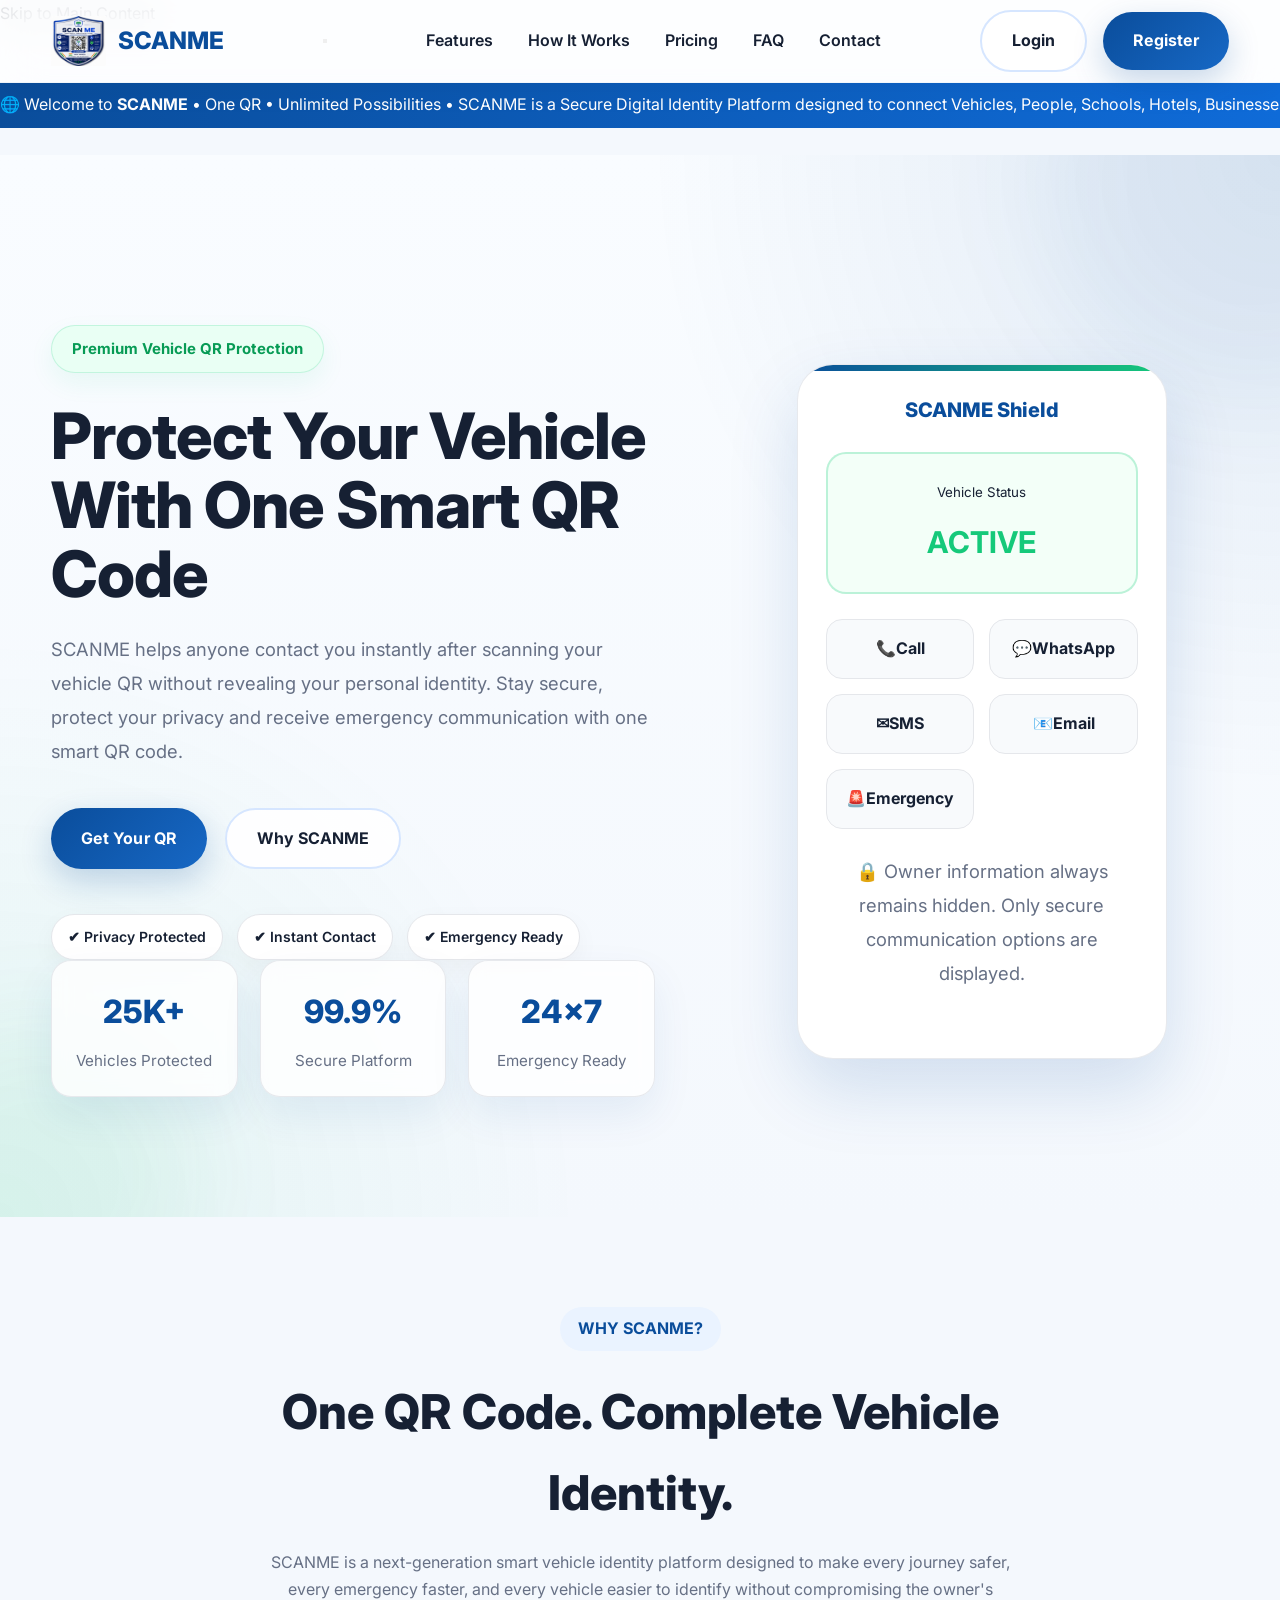
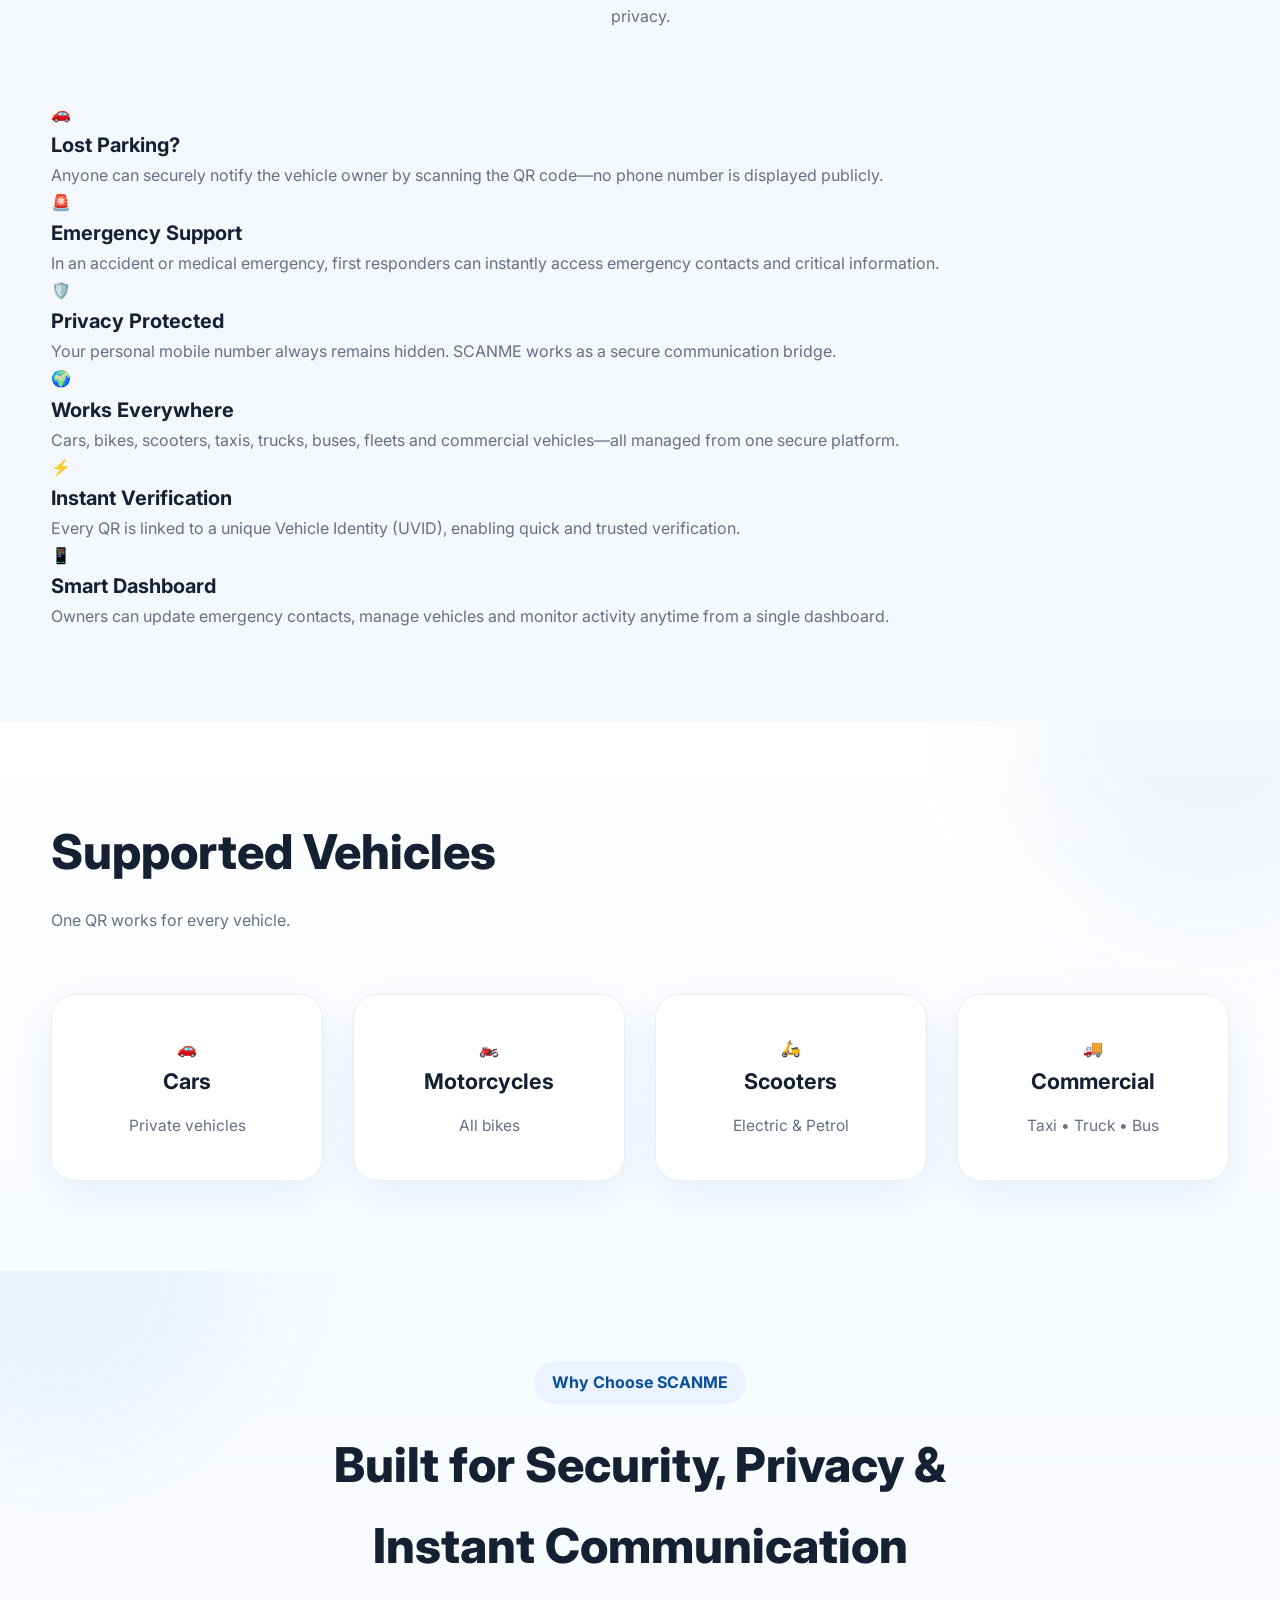
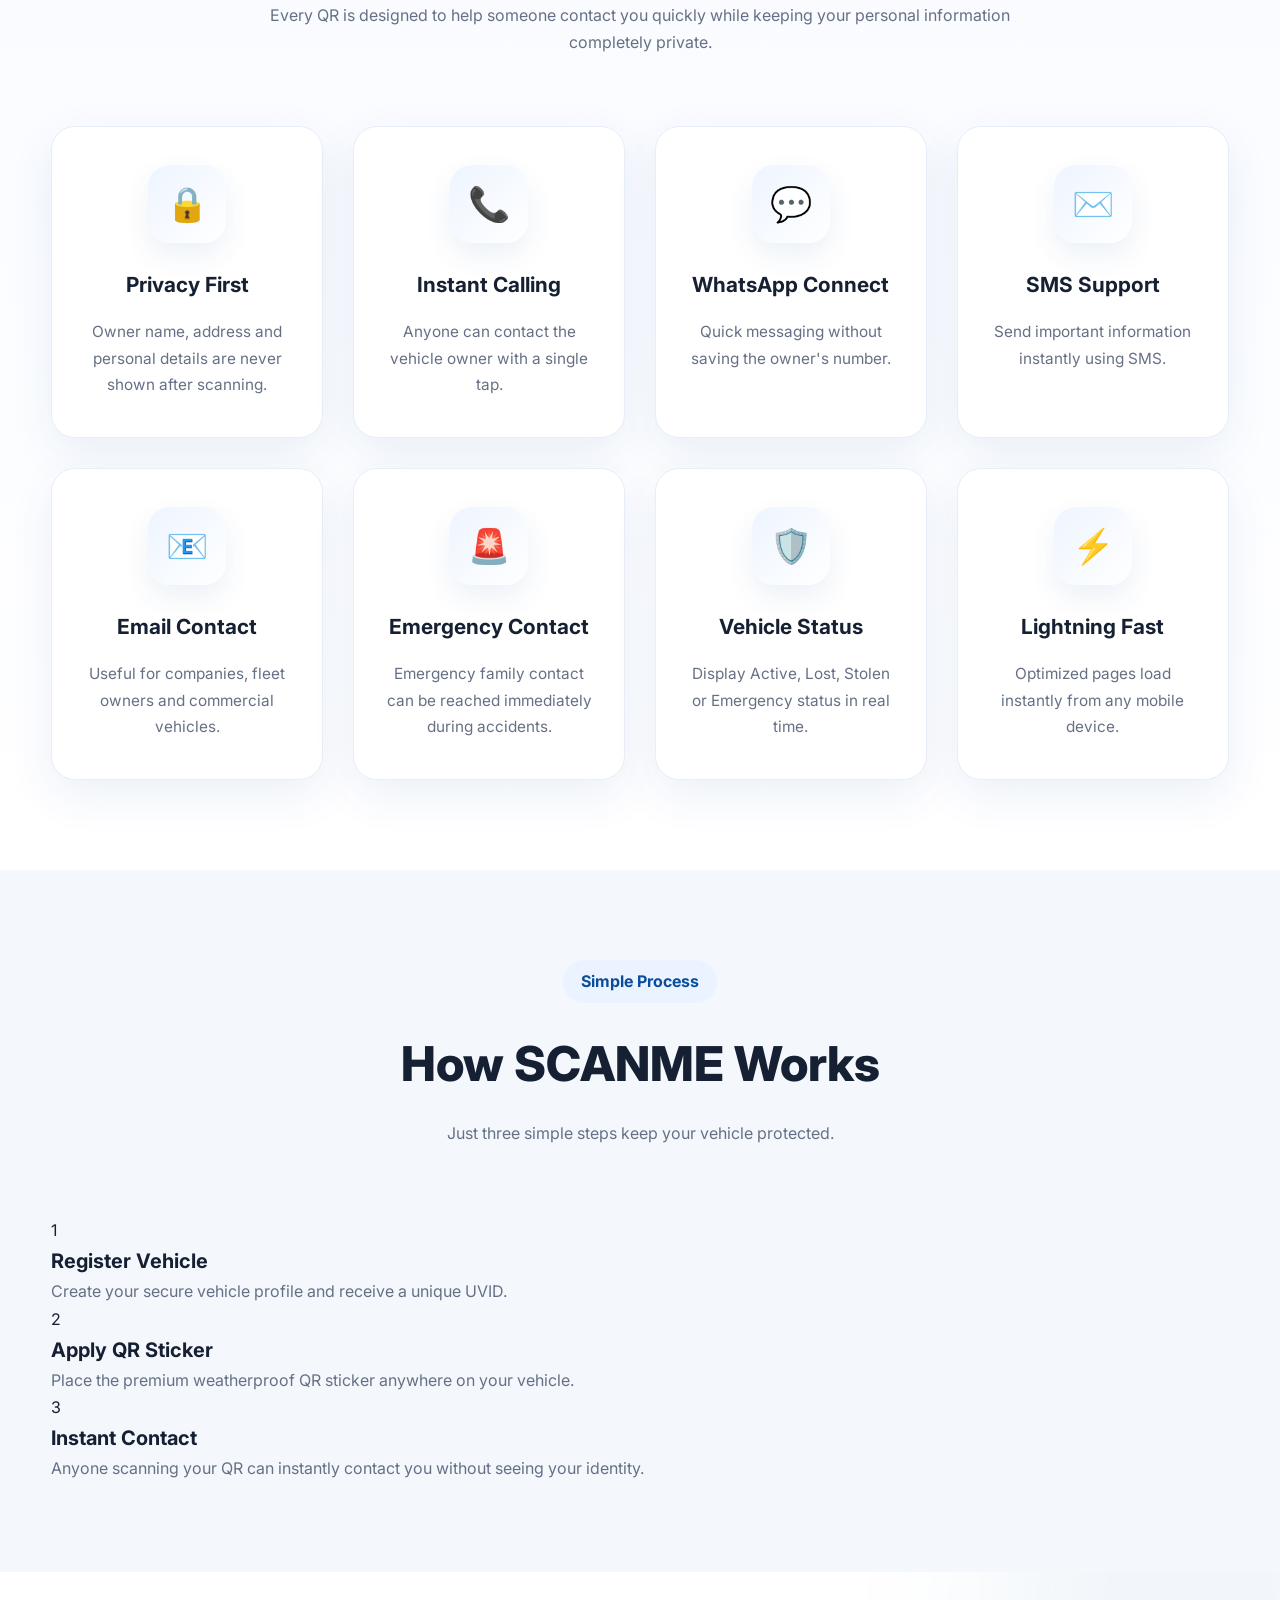
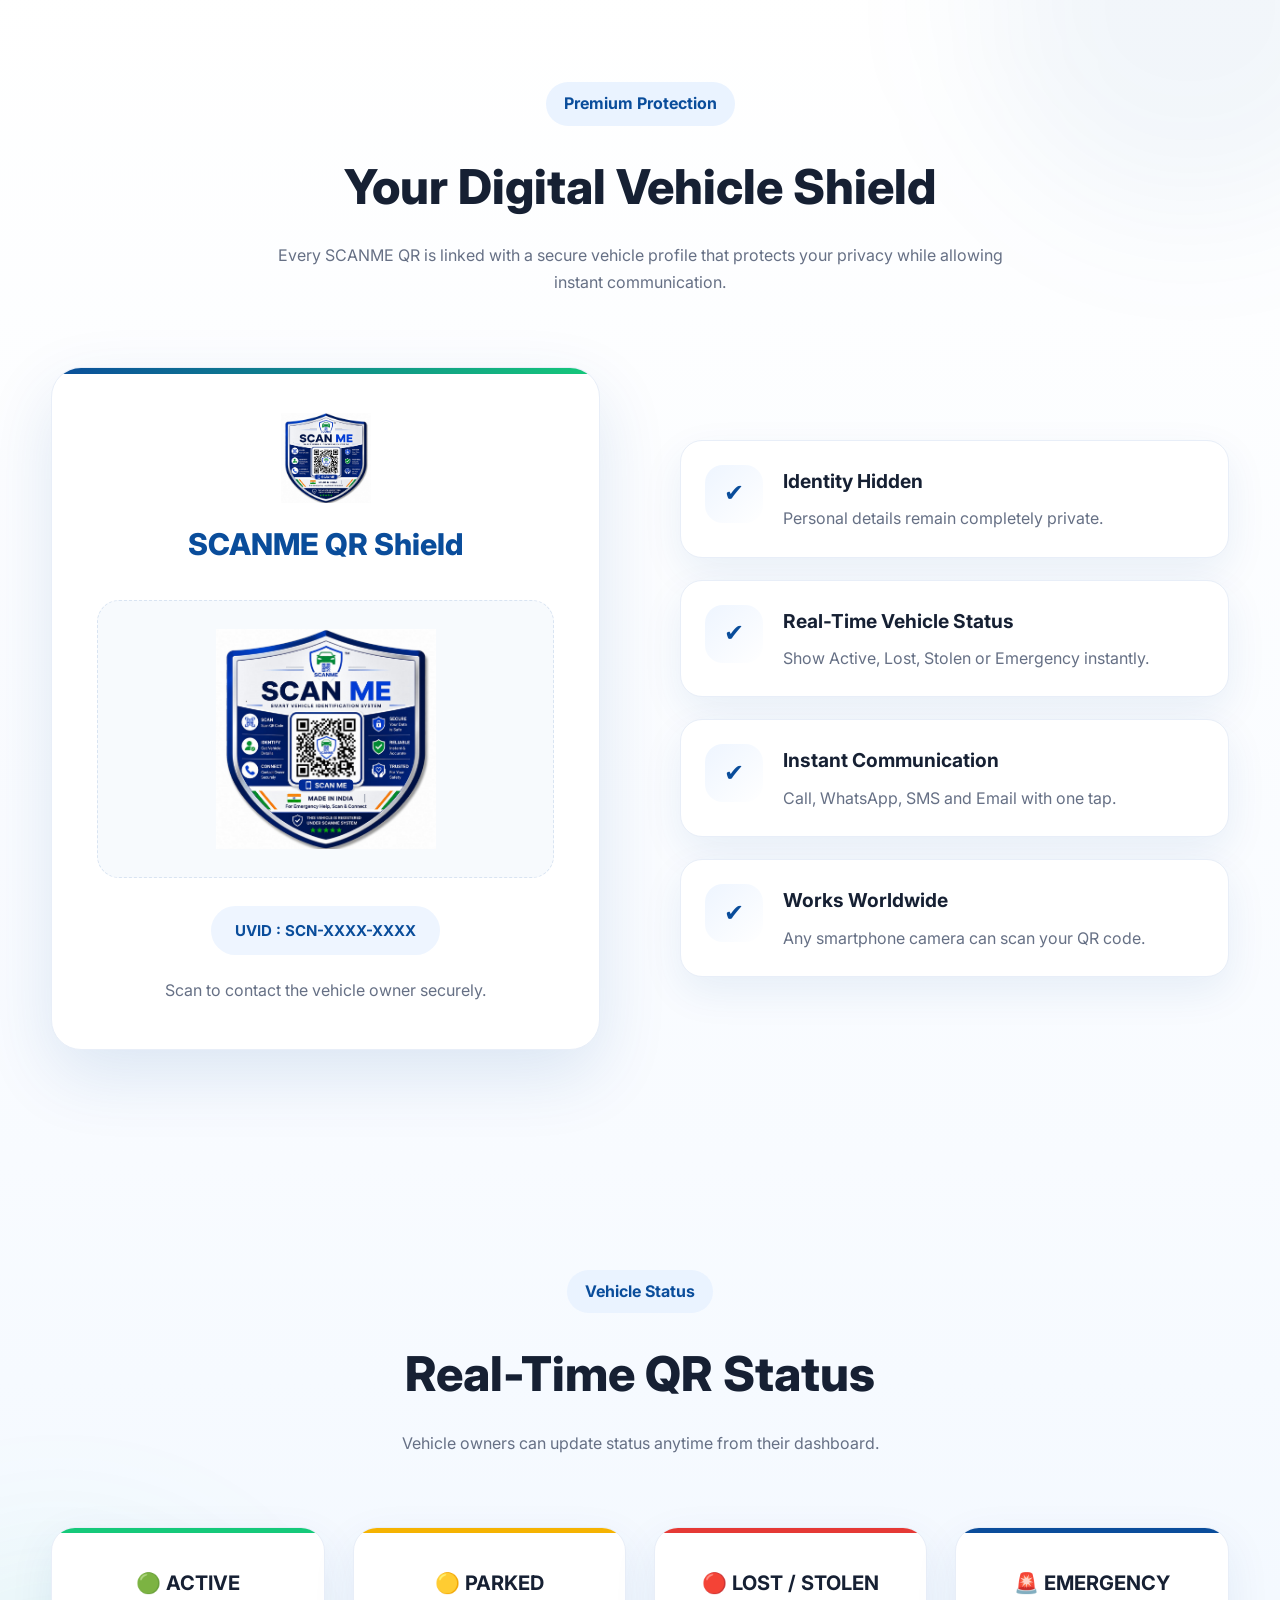
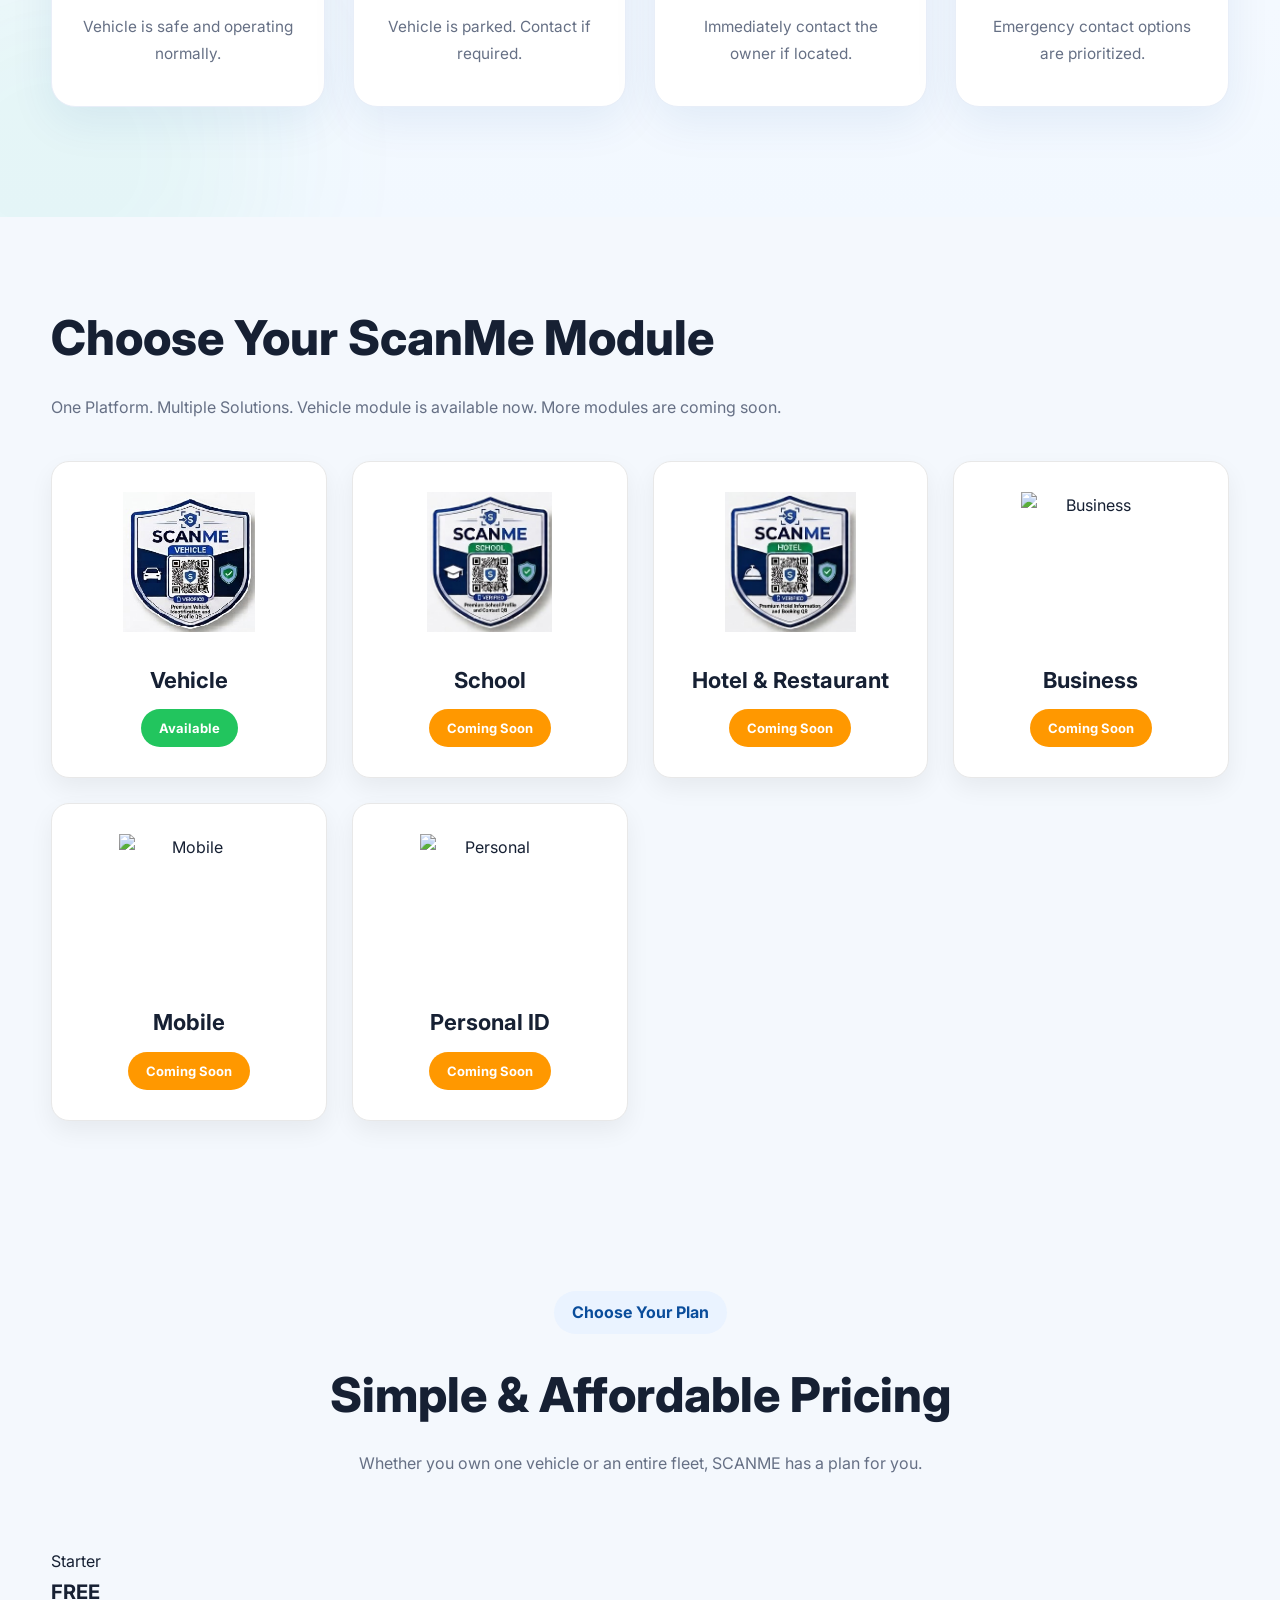
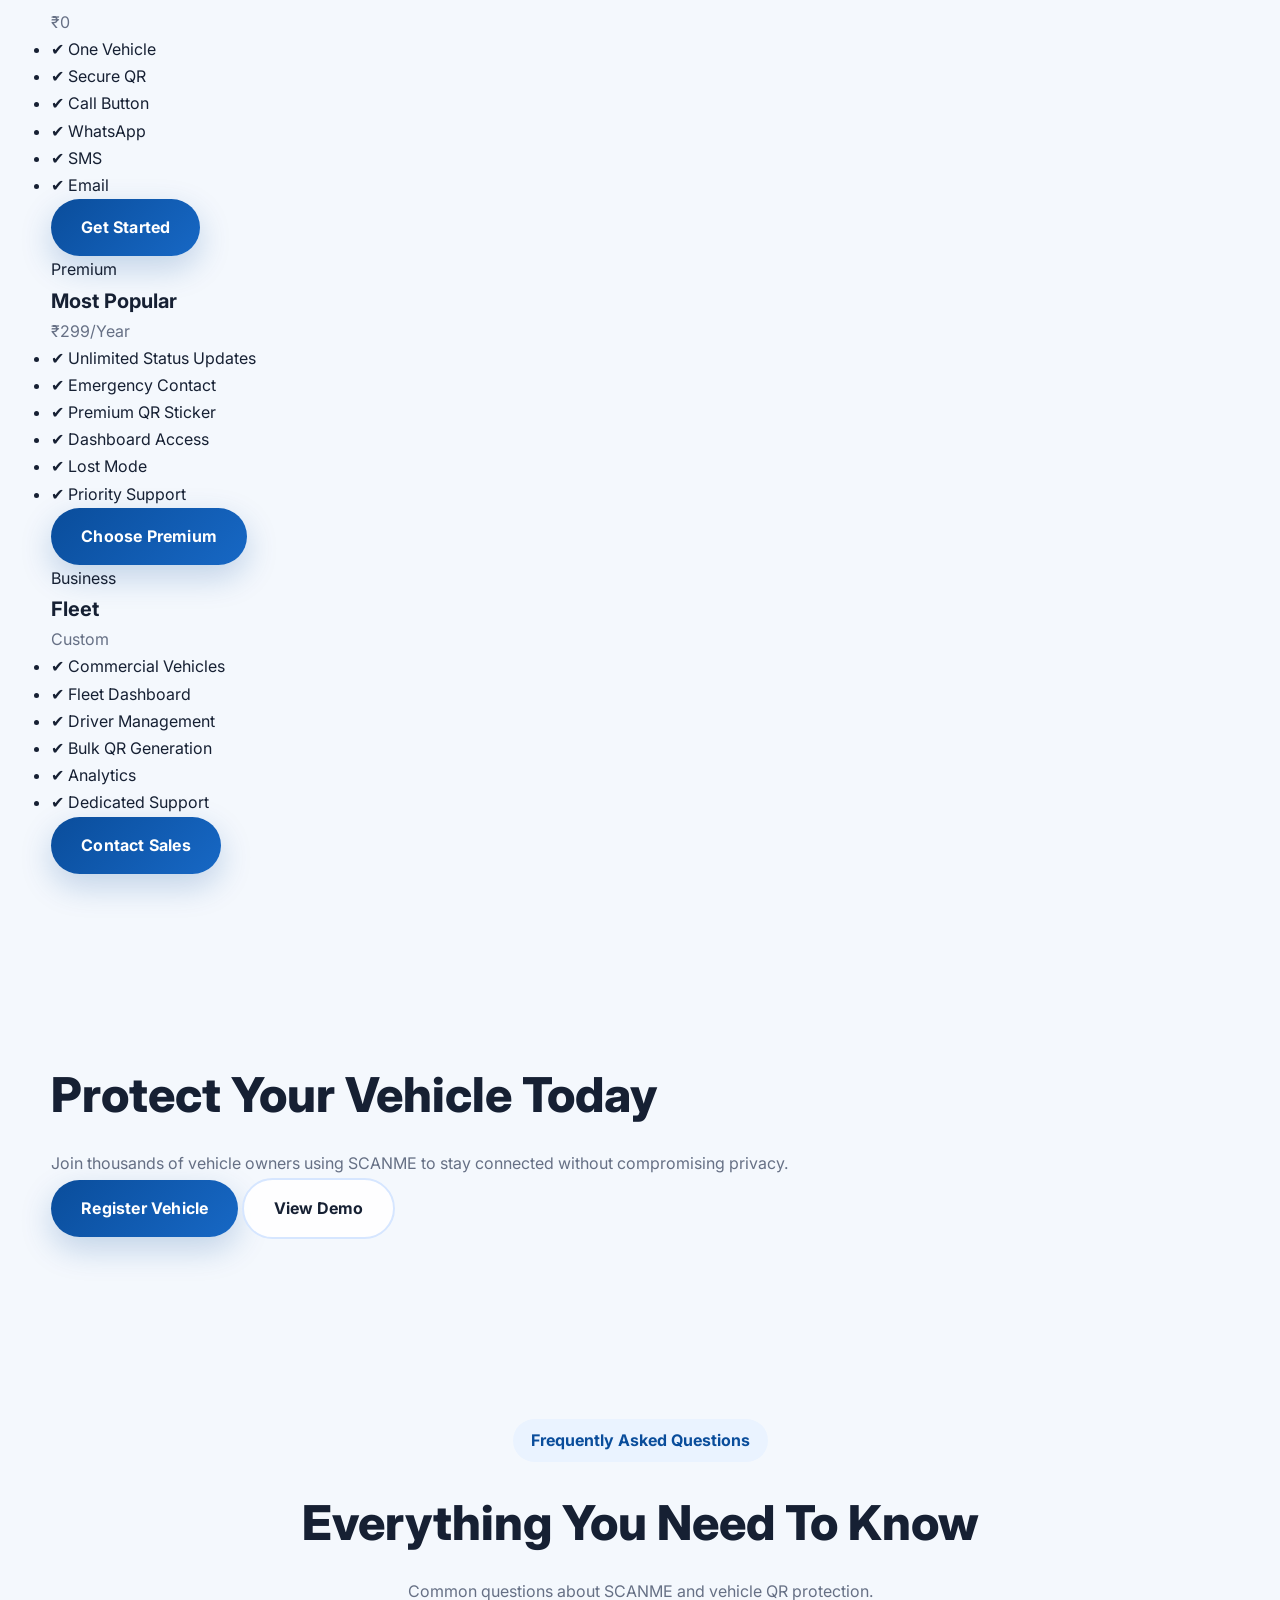
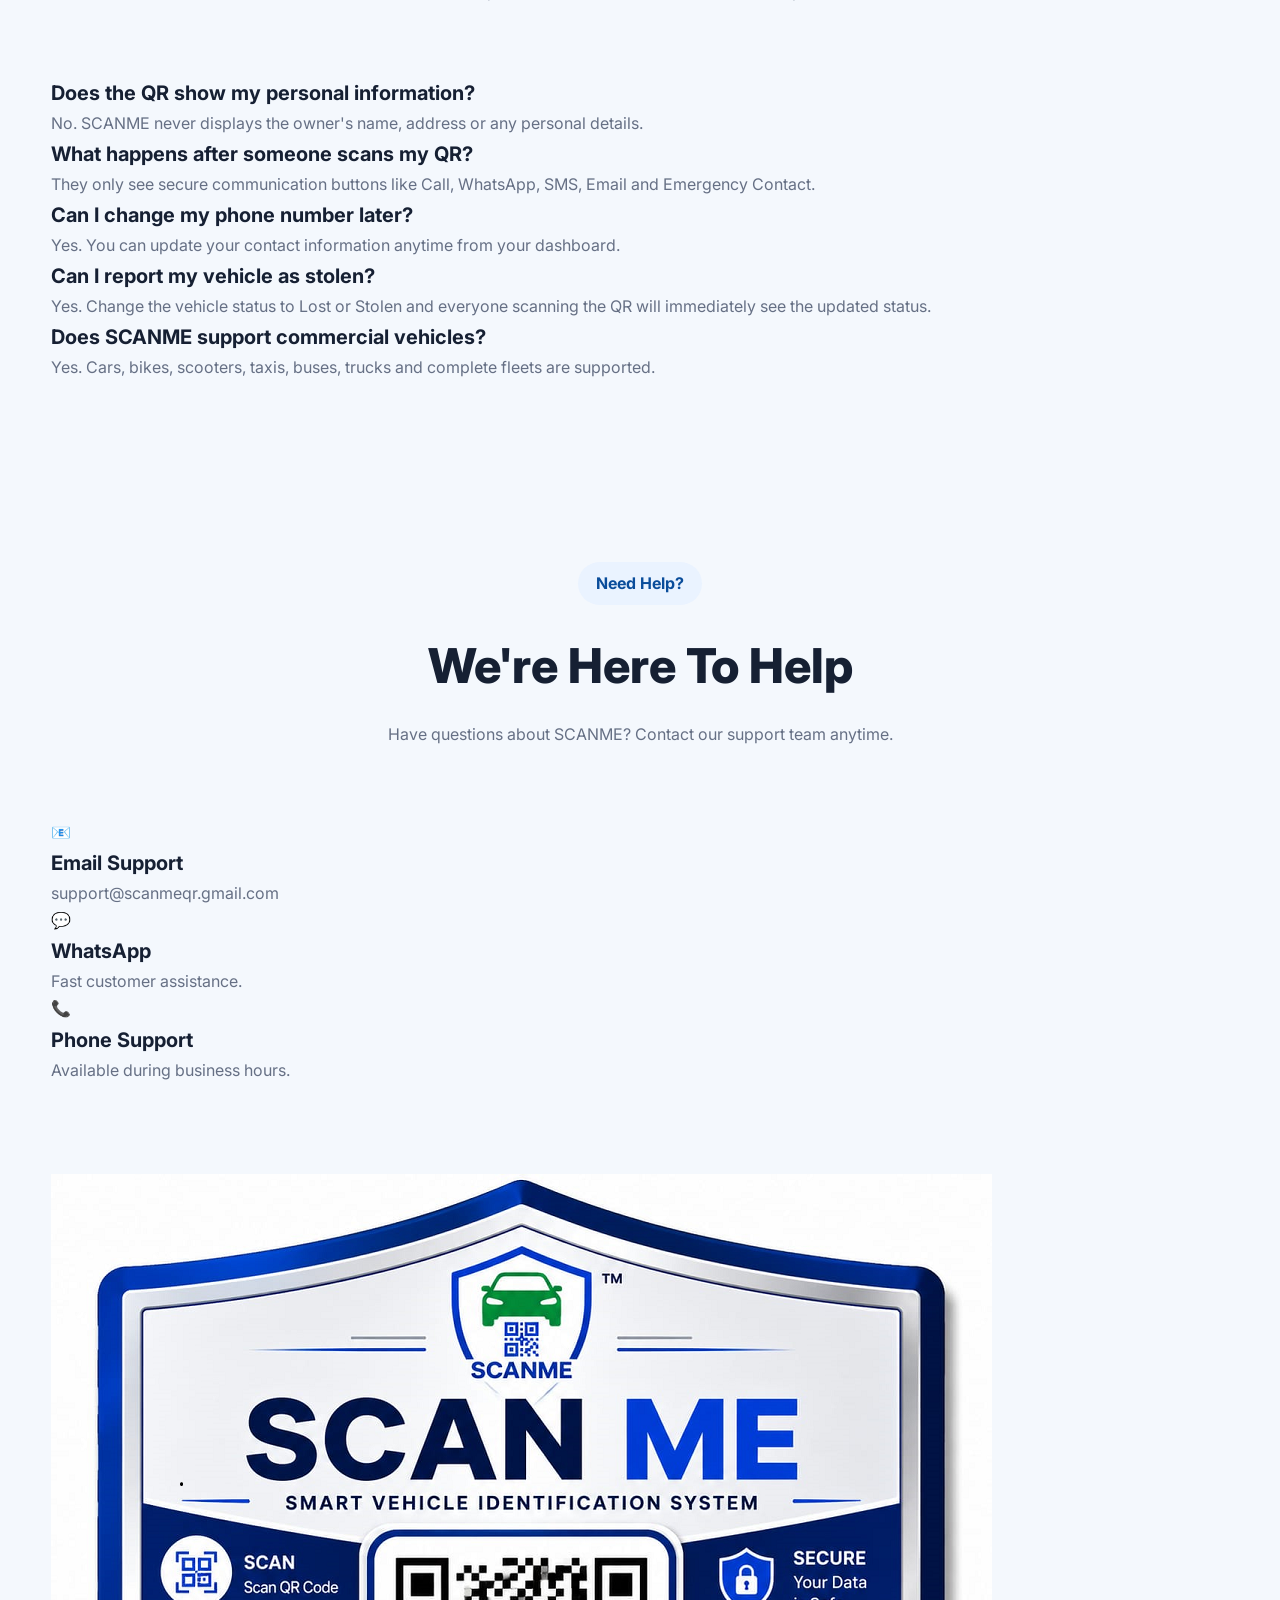
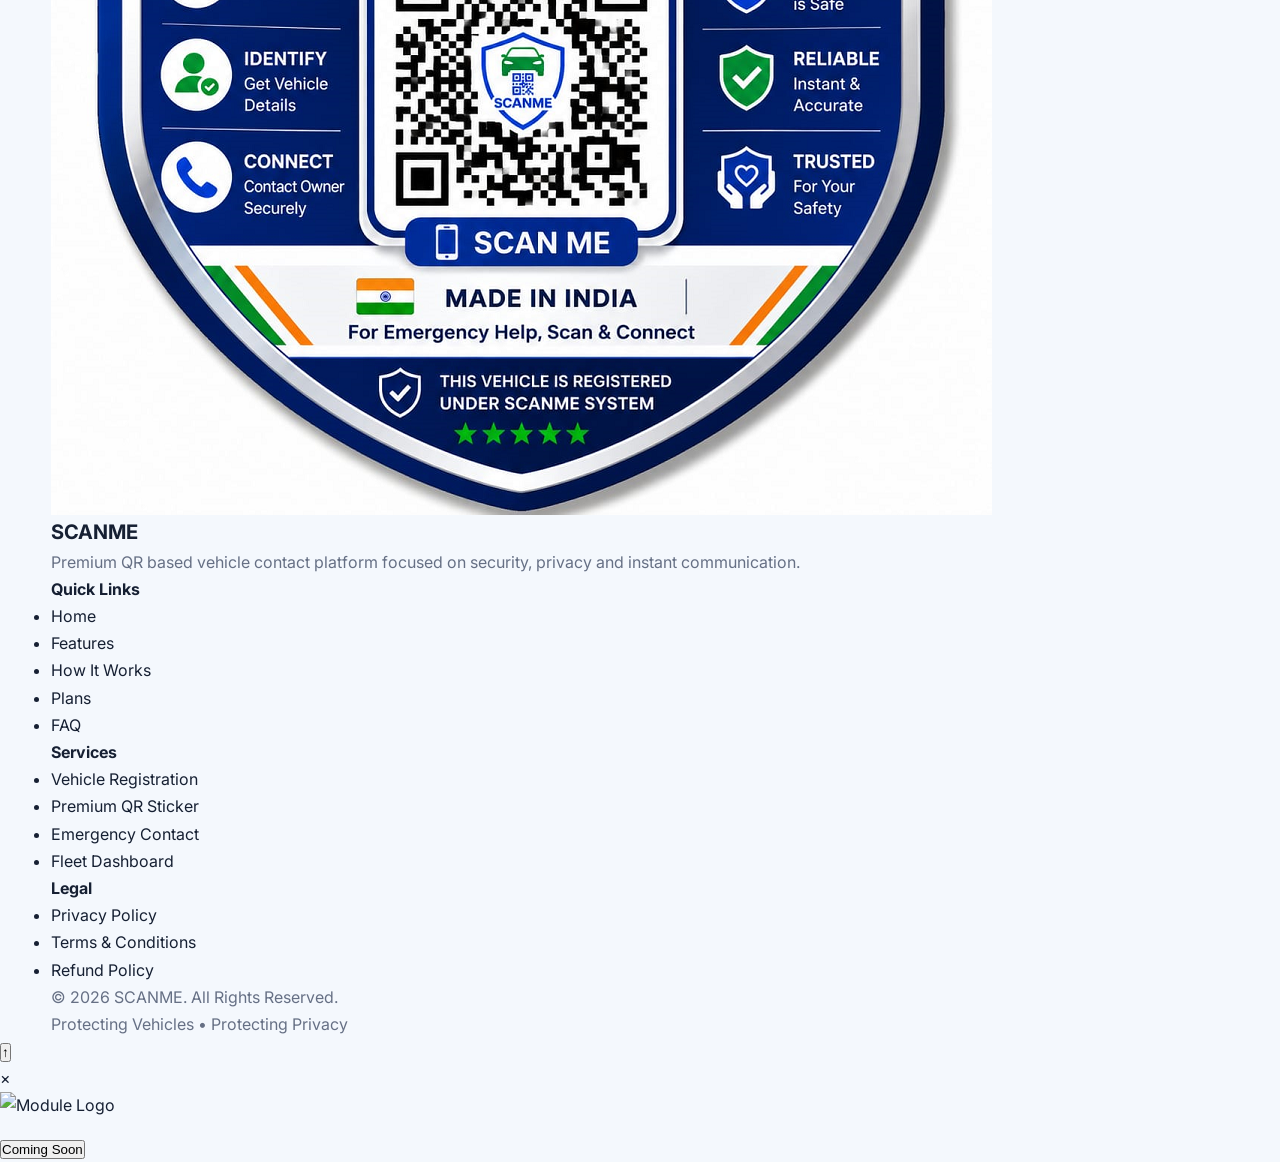
==== commit b6270081: "Update index.html" ====
--- a/index.html
+++ b/index.html
@@ -968,8 +968,35 @@
     <div class="loader"></div>
 </div>
 
+    <!-- ================= MODULE POPUP ================= -->
+
+<div id="modulePopup" class="module-popup">
+
+    <div class="popup-box">
+
+        <span class="popup-close">&times;</span>
+
+        <img id="popupLogo"
+             src=""
+             alt="Module Logo">
+
+        <h2 id="popupTitle"></h2>
+
+        <p id="popupMessage"></p>
+
+        <button id="popupButton">
+            Coming Soon
+        </button>
+
+    </div>
+
+</div>
+
+<!-- ================= END MODULE POPUP ================= -->
+    
 <!-- SCRIPT -->
 <script src="assets/js/main.js"></script>
 
 </body>
 </html>
+
--- a/assets/css/style.css
+++ b/assets/css/style.css
@@ -3121,7 +3121,11 @@
     align-items:center;
     white-space:nowrap;
     width:max-content;
-    animation:scanmeTicker 18s linear infinite;
+    animation:scanmeTicker 60s linear infinite;
+}
+
+.scroll-track:hover{
+    animation-play-state: paused;
 }
 
 .scroll-track span{
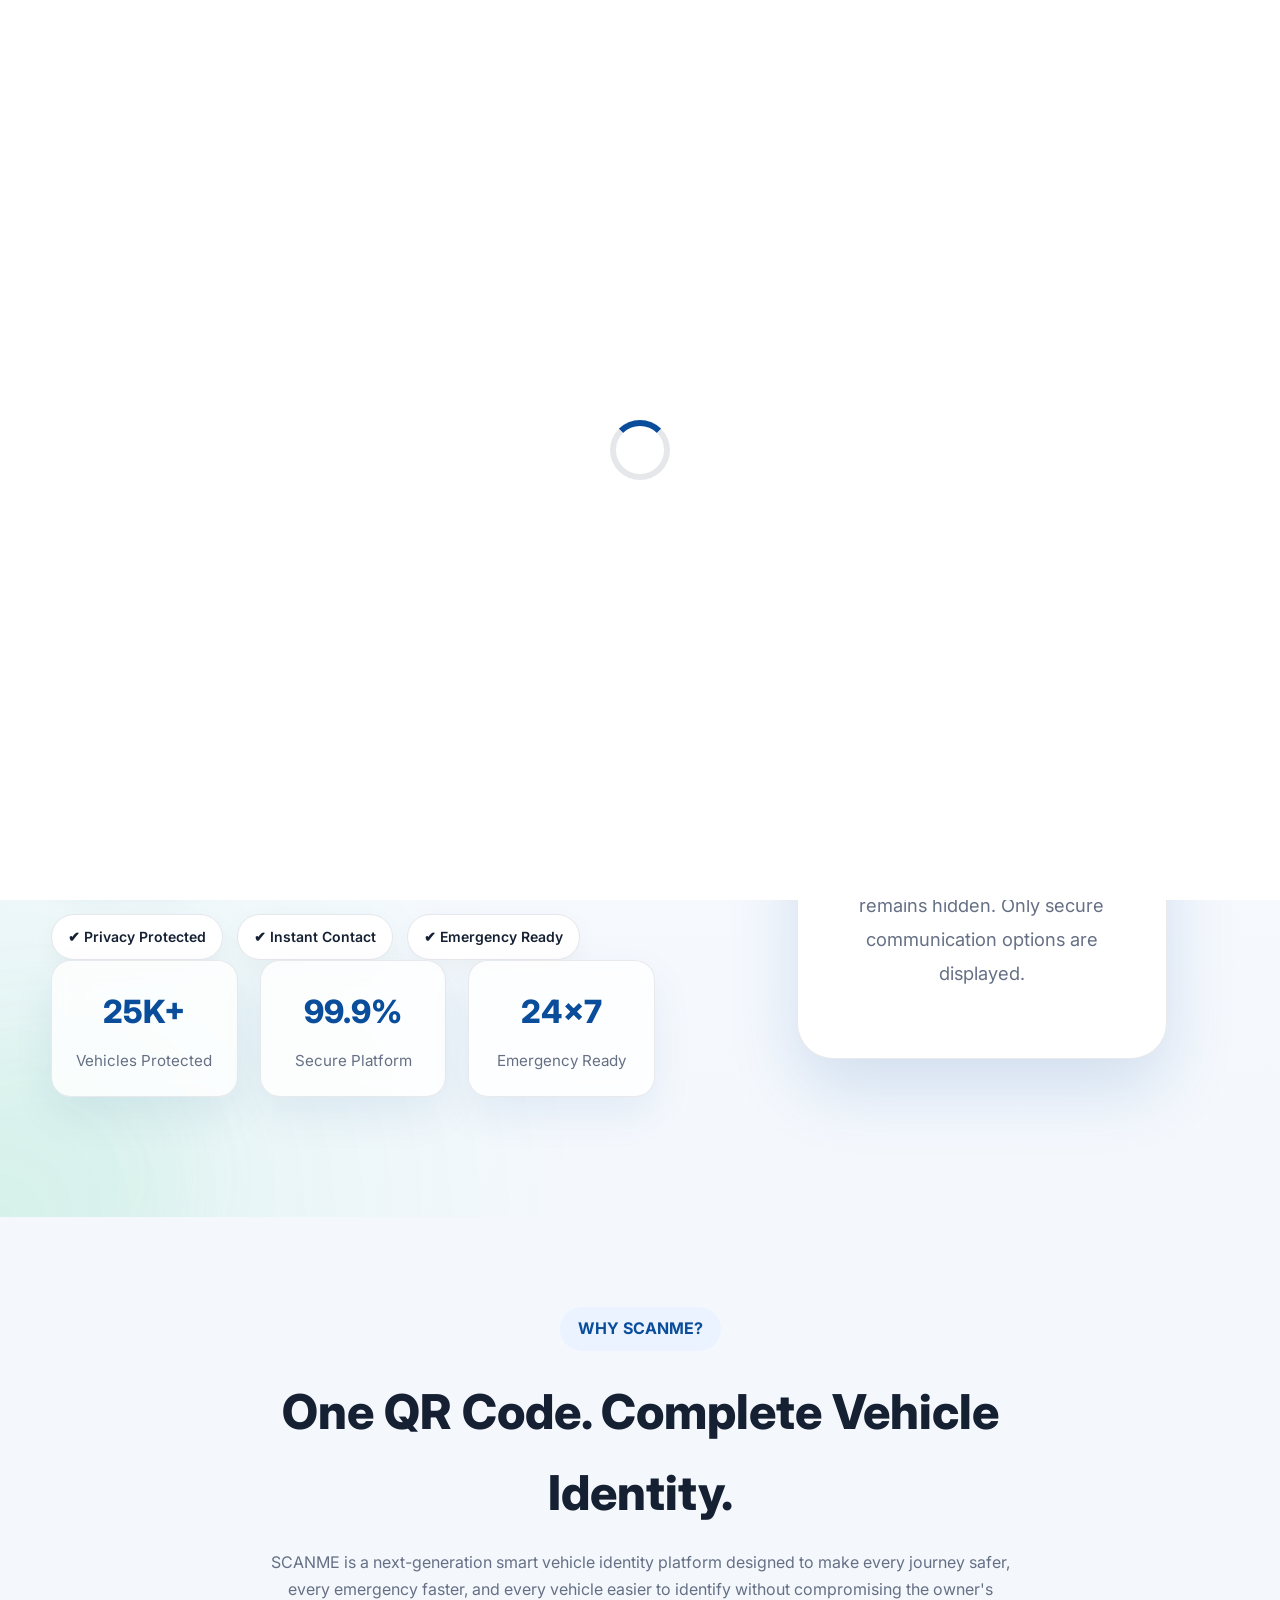
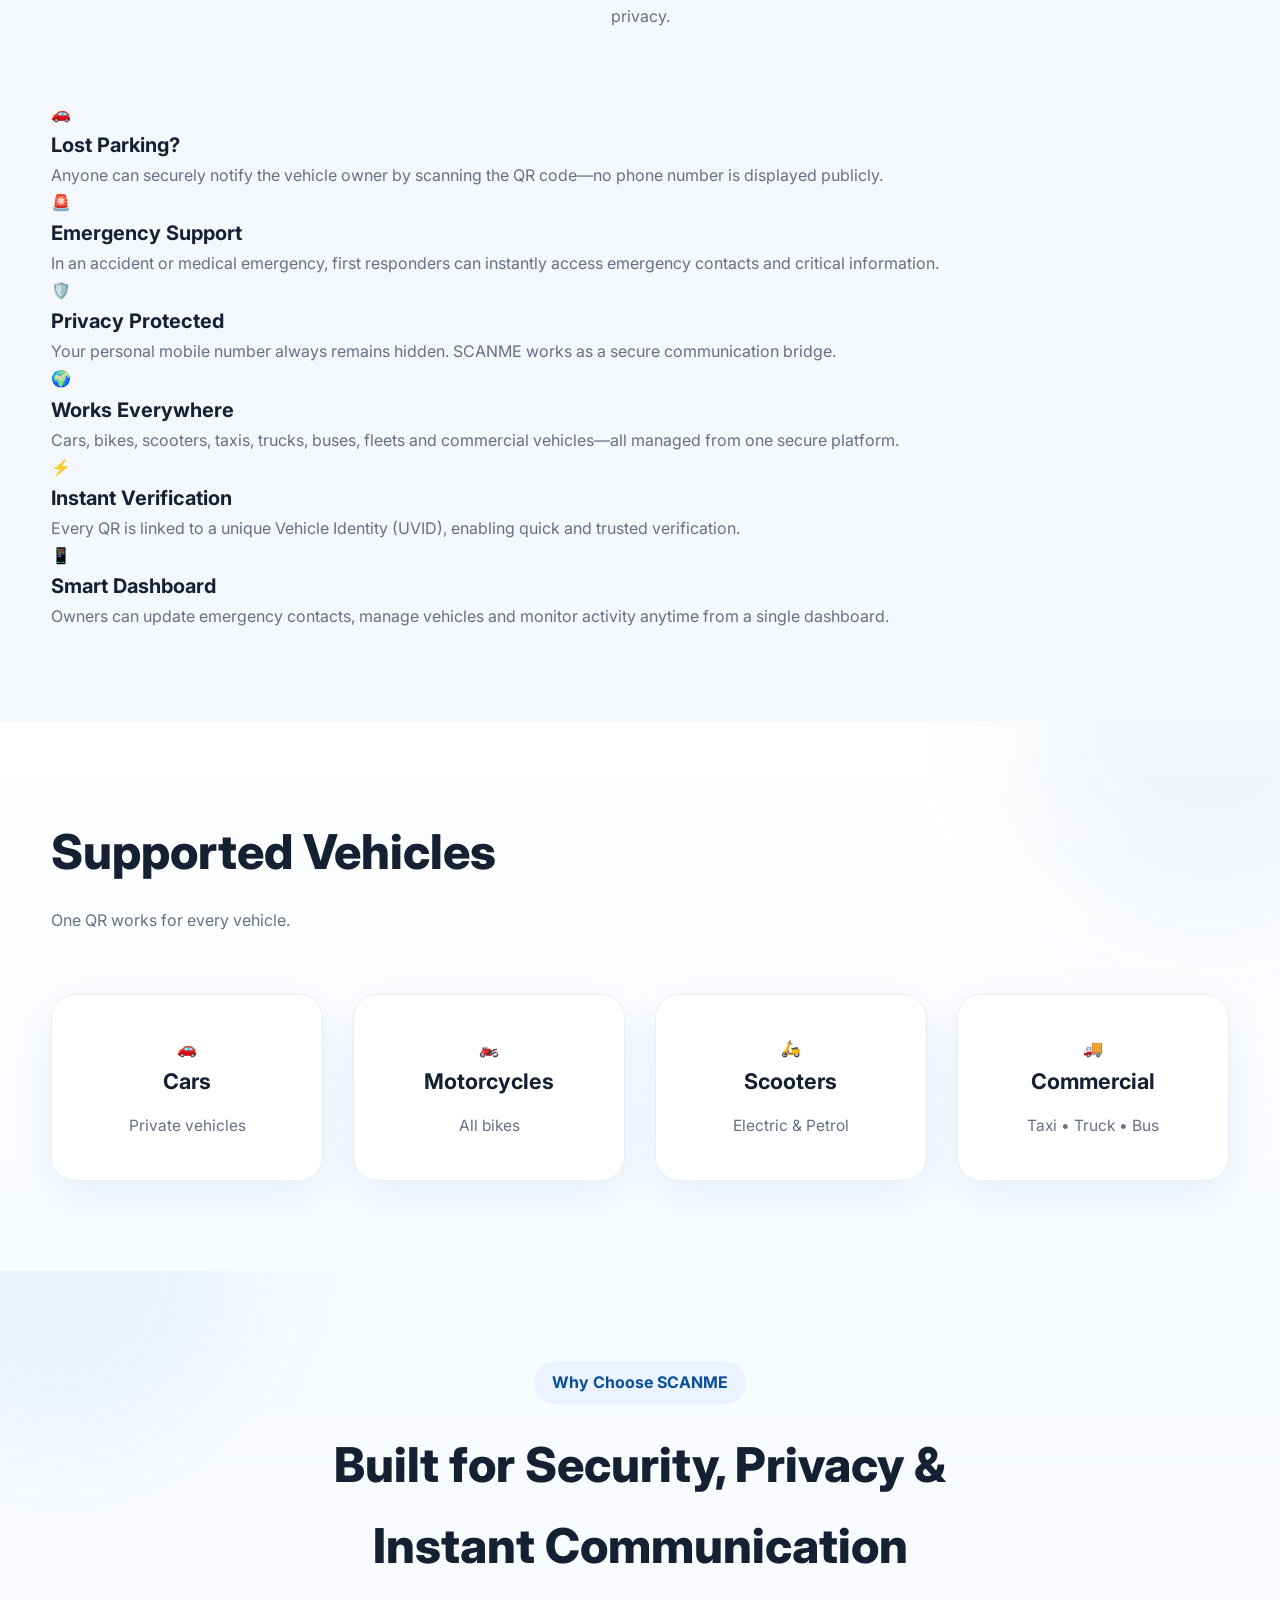
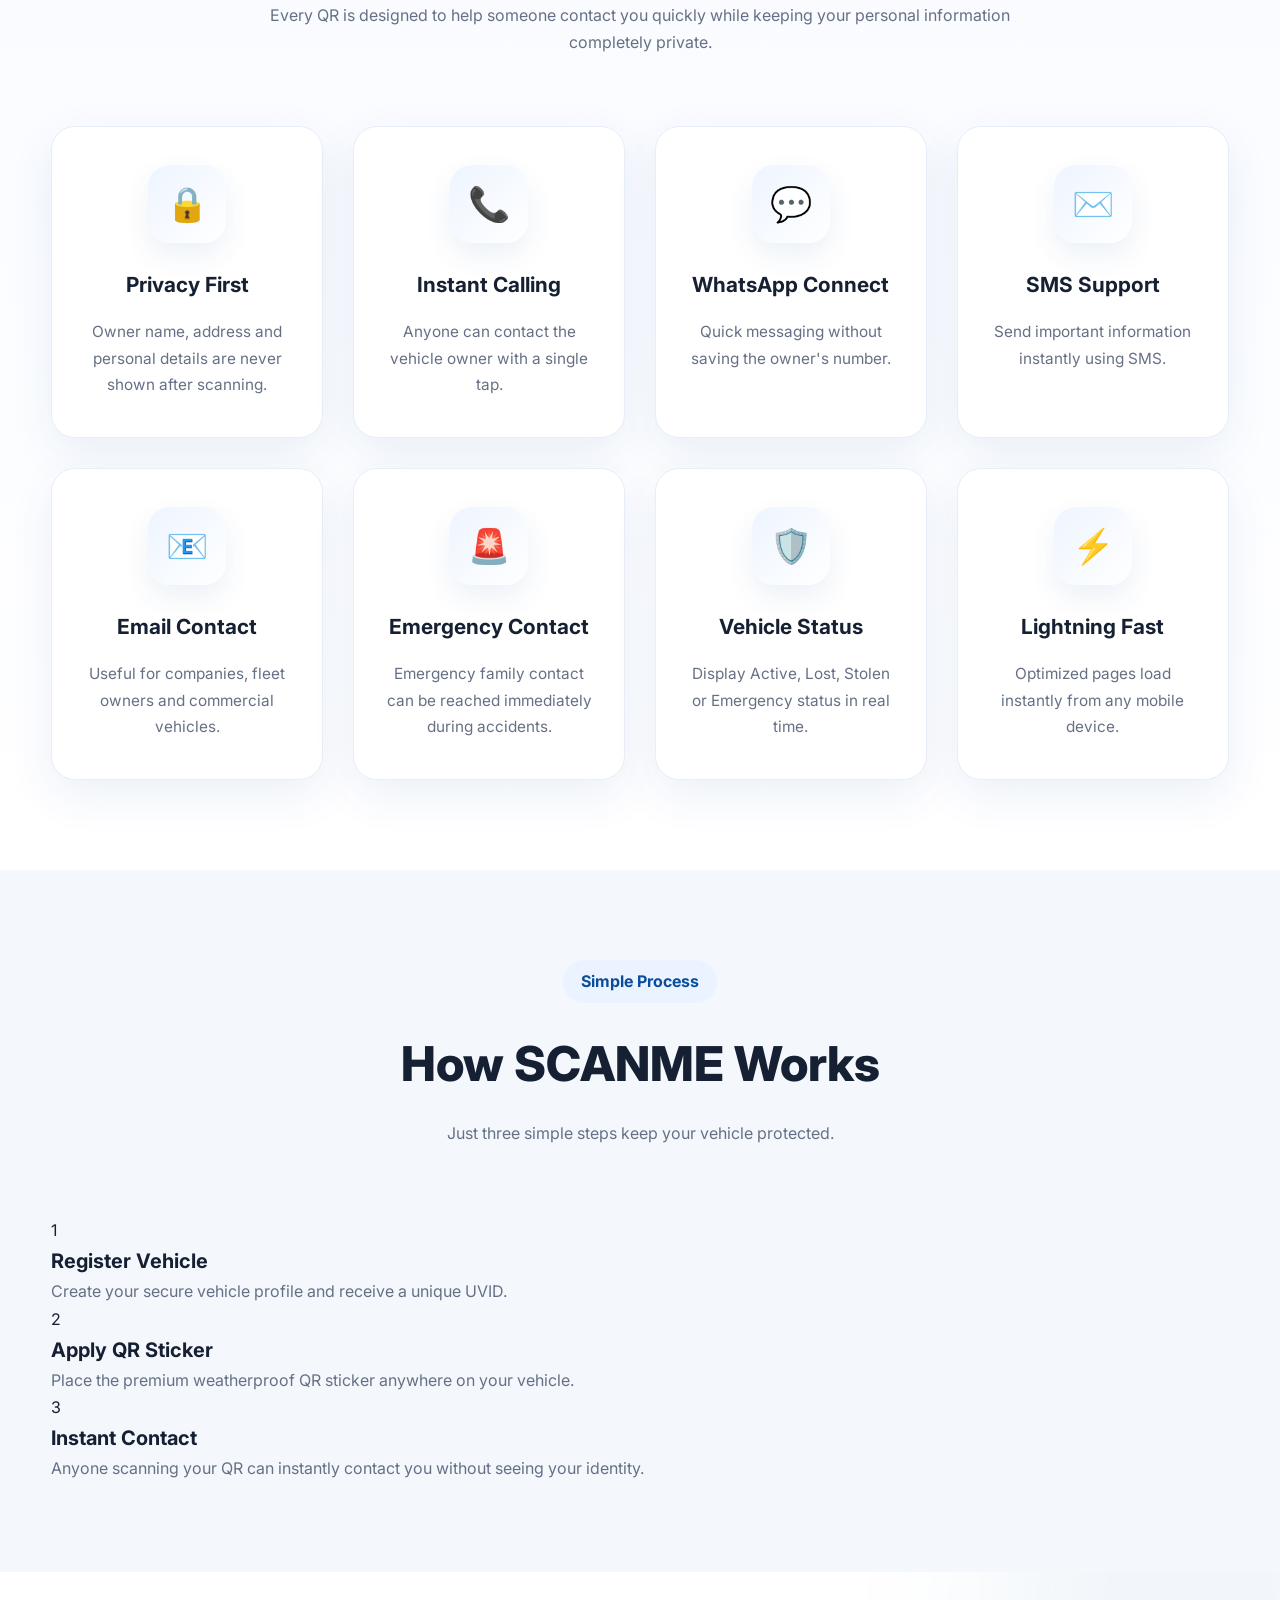
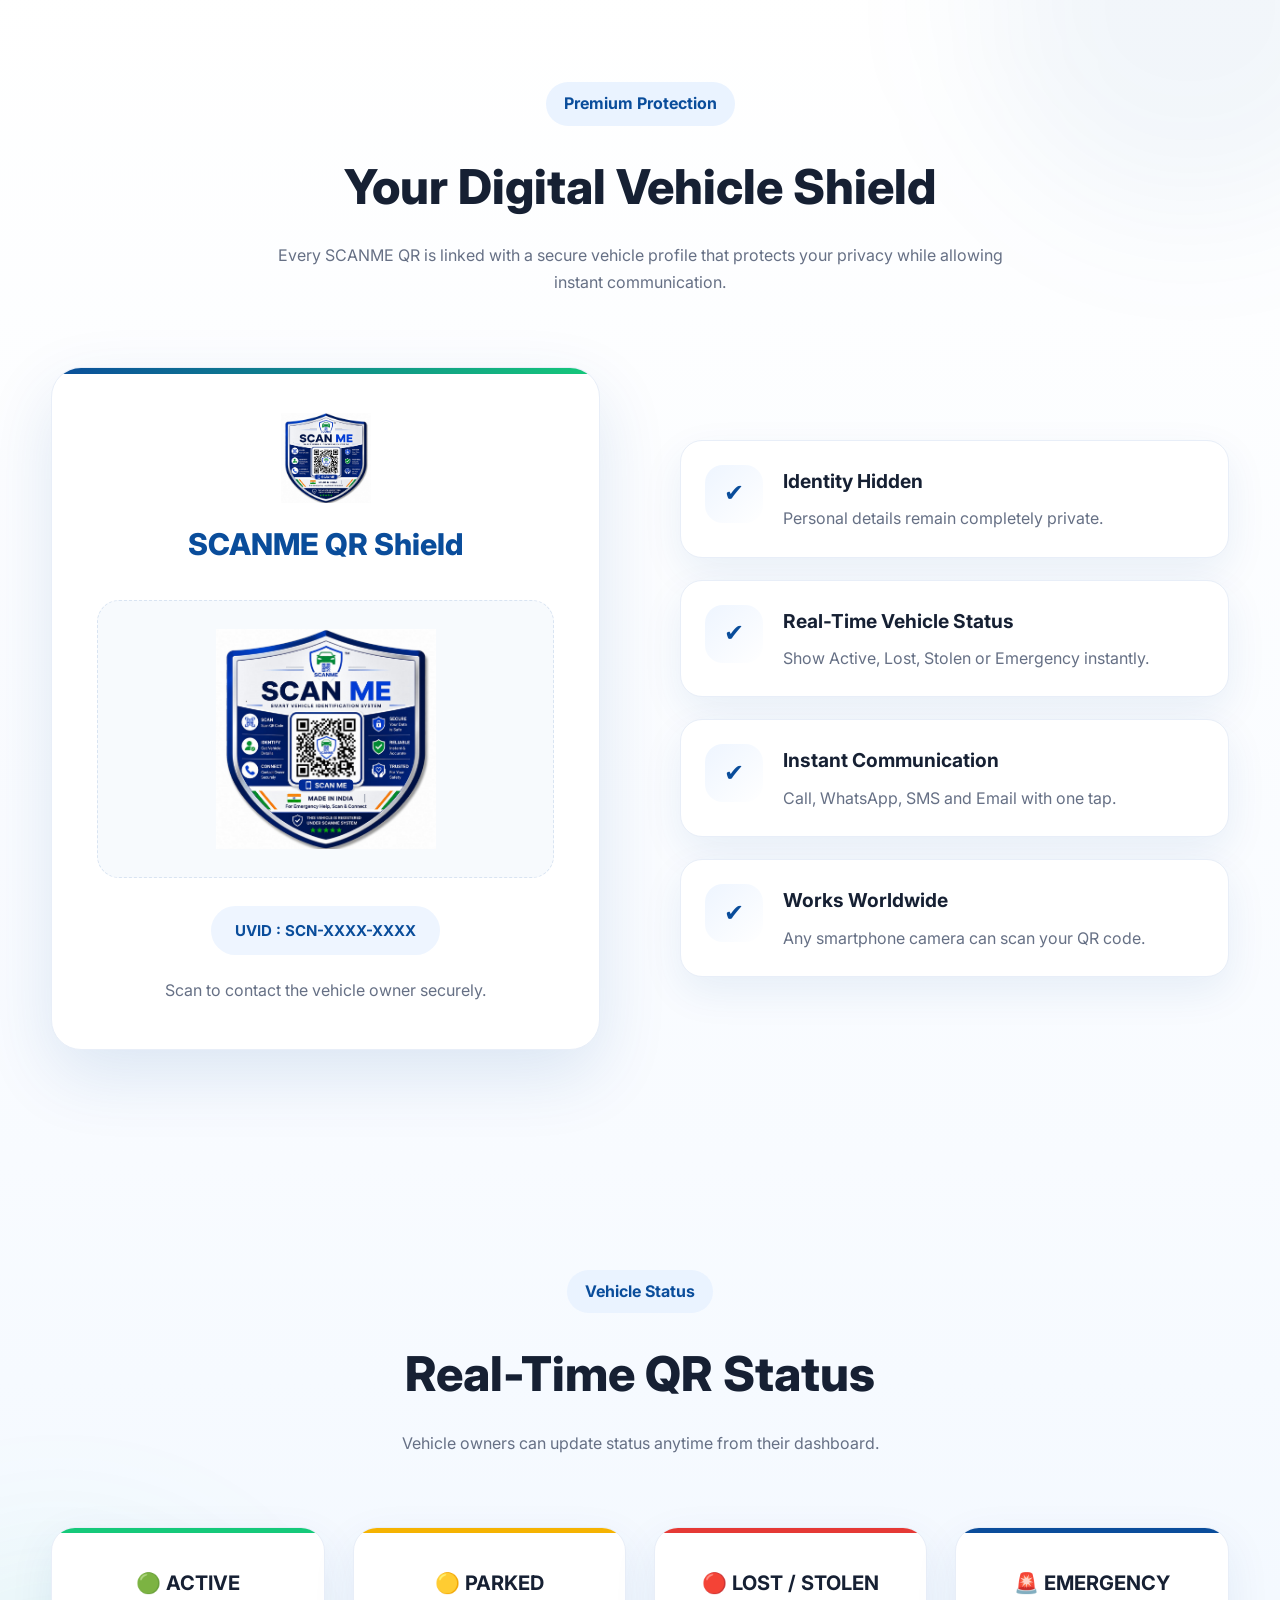
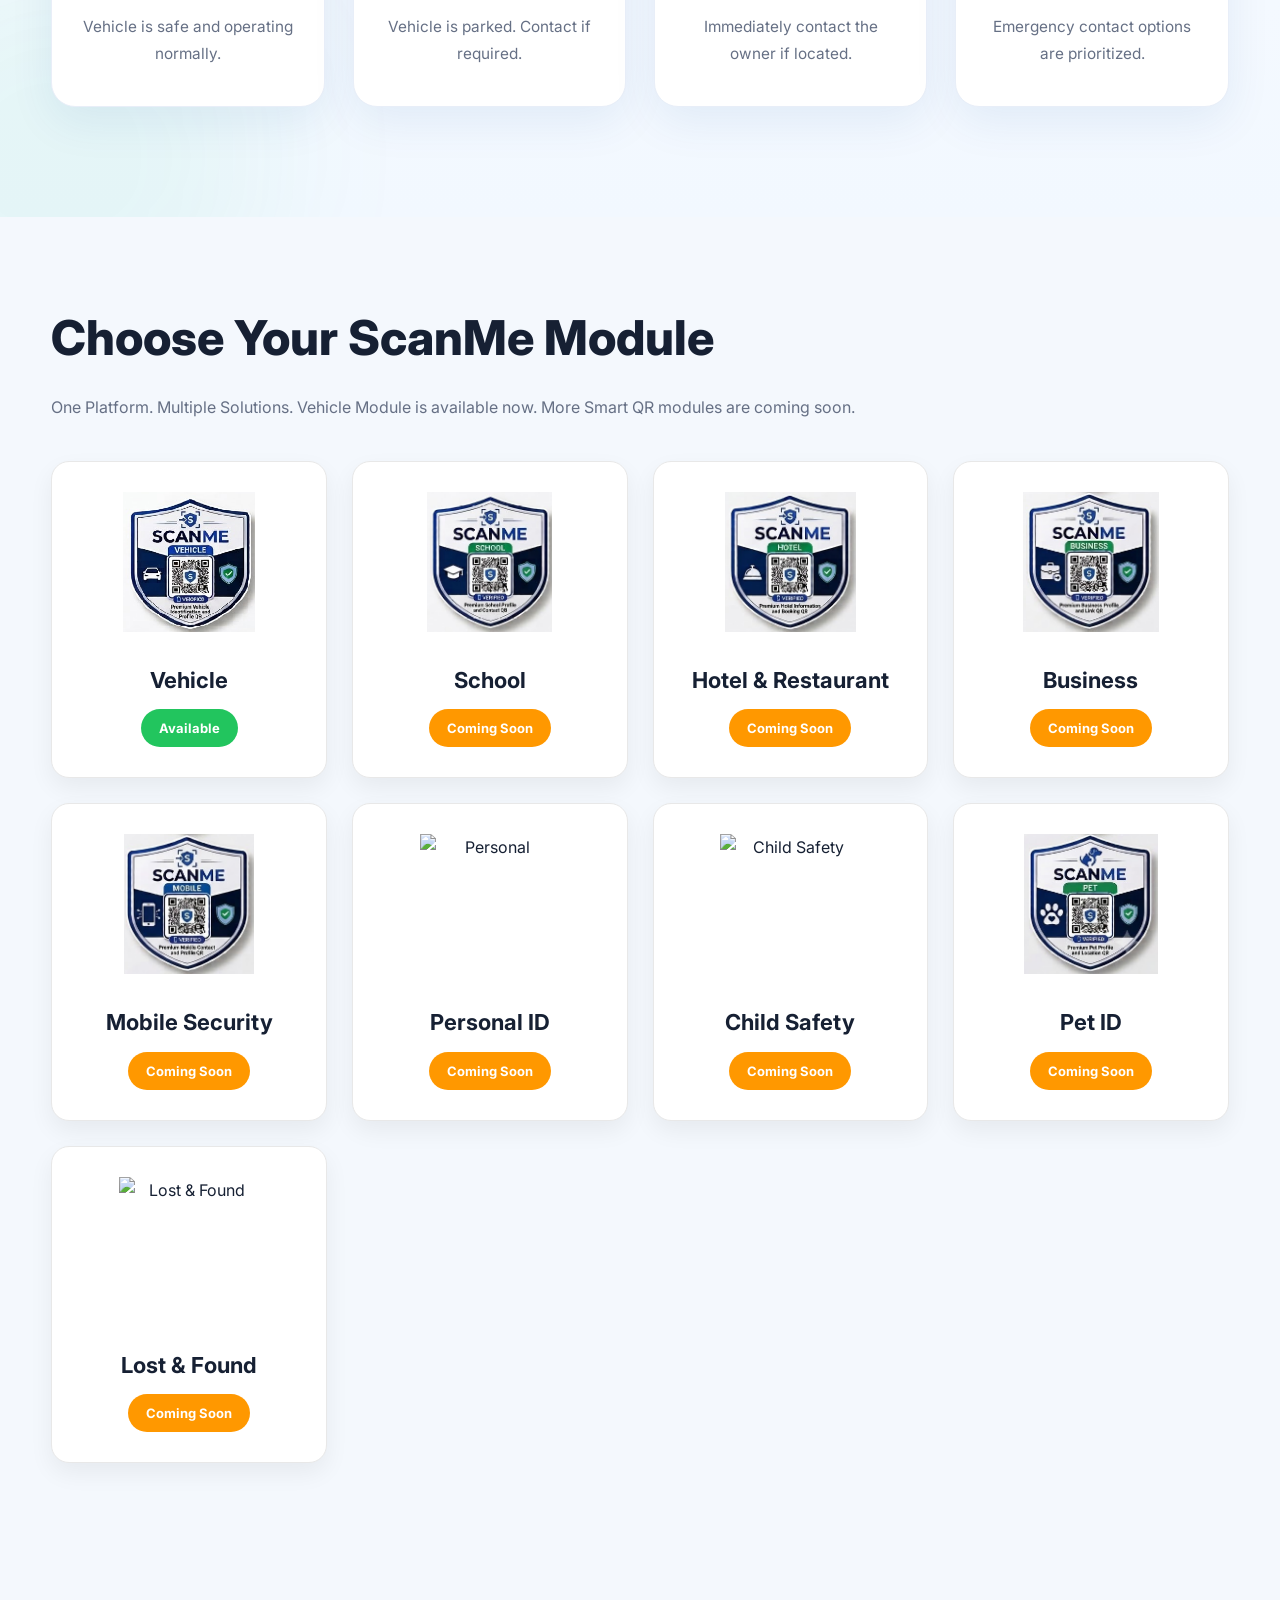
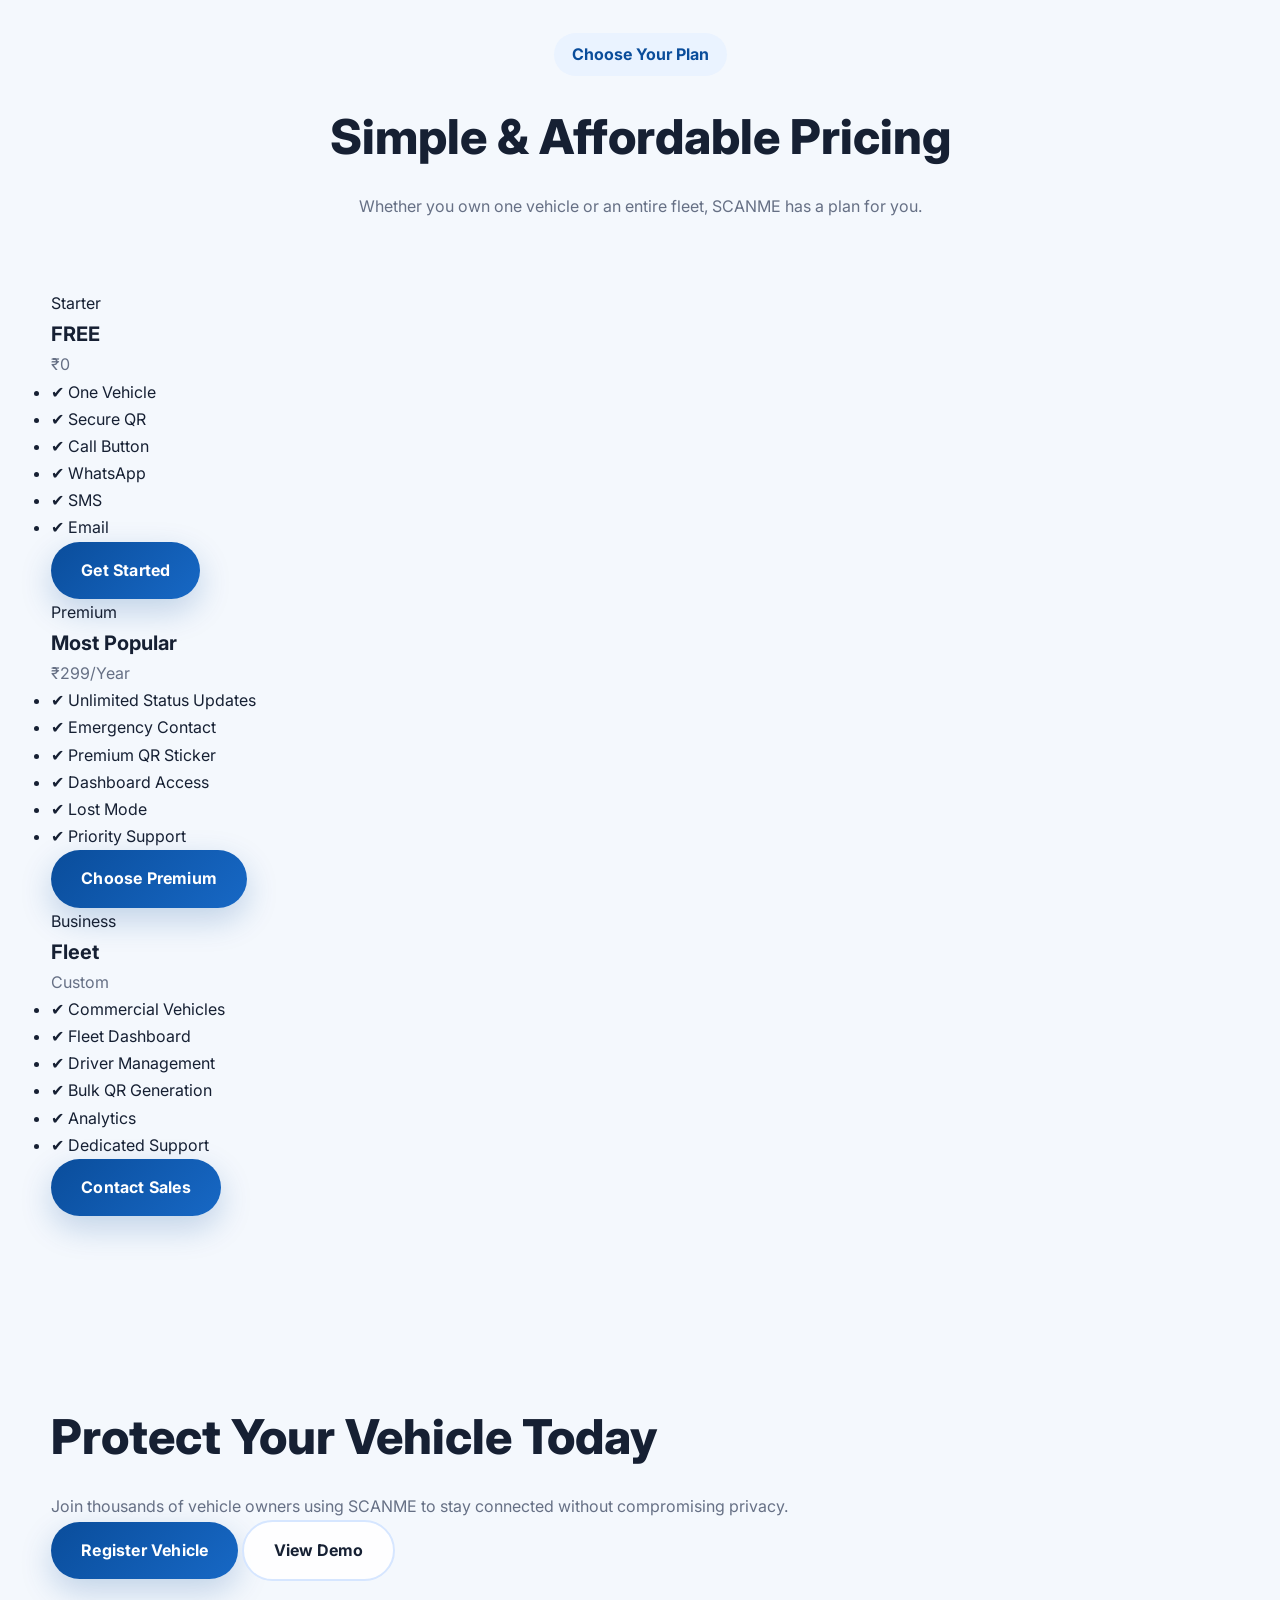
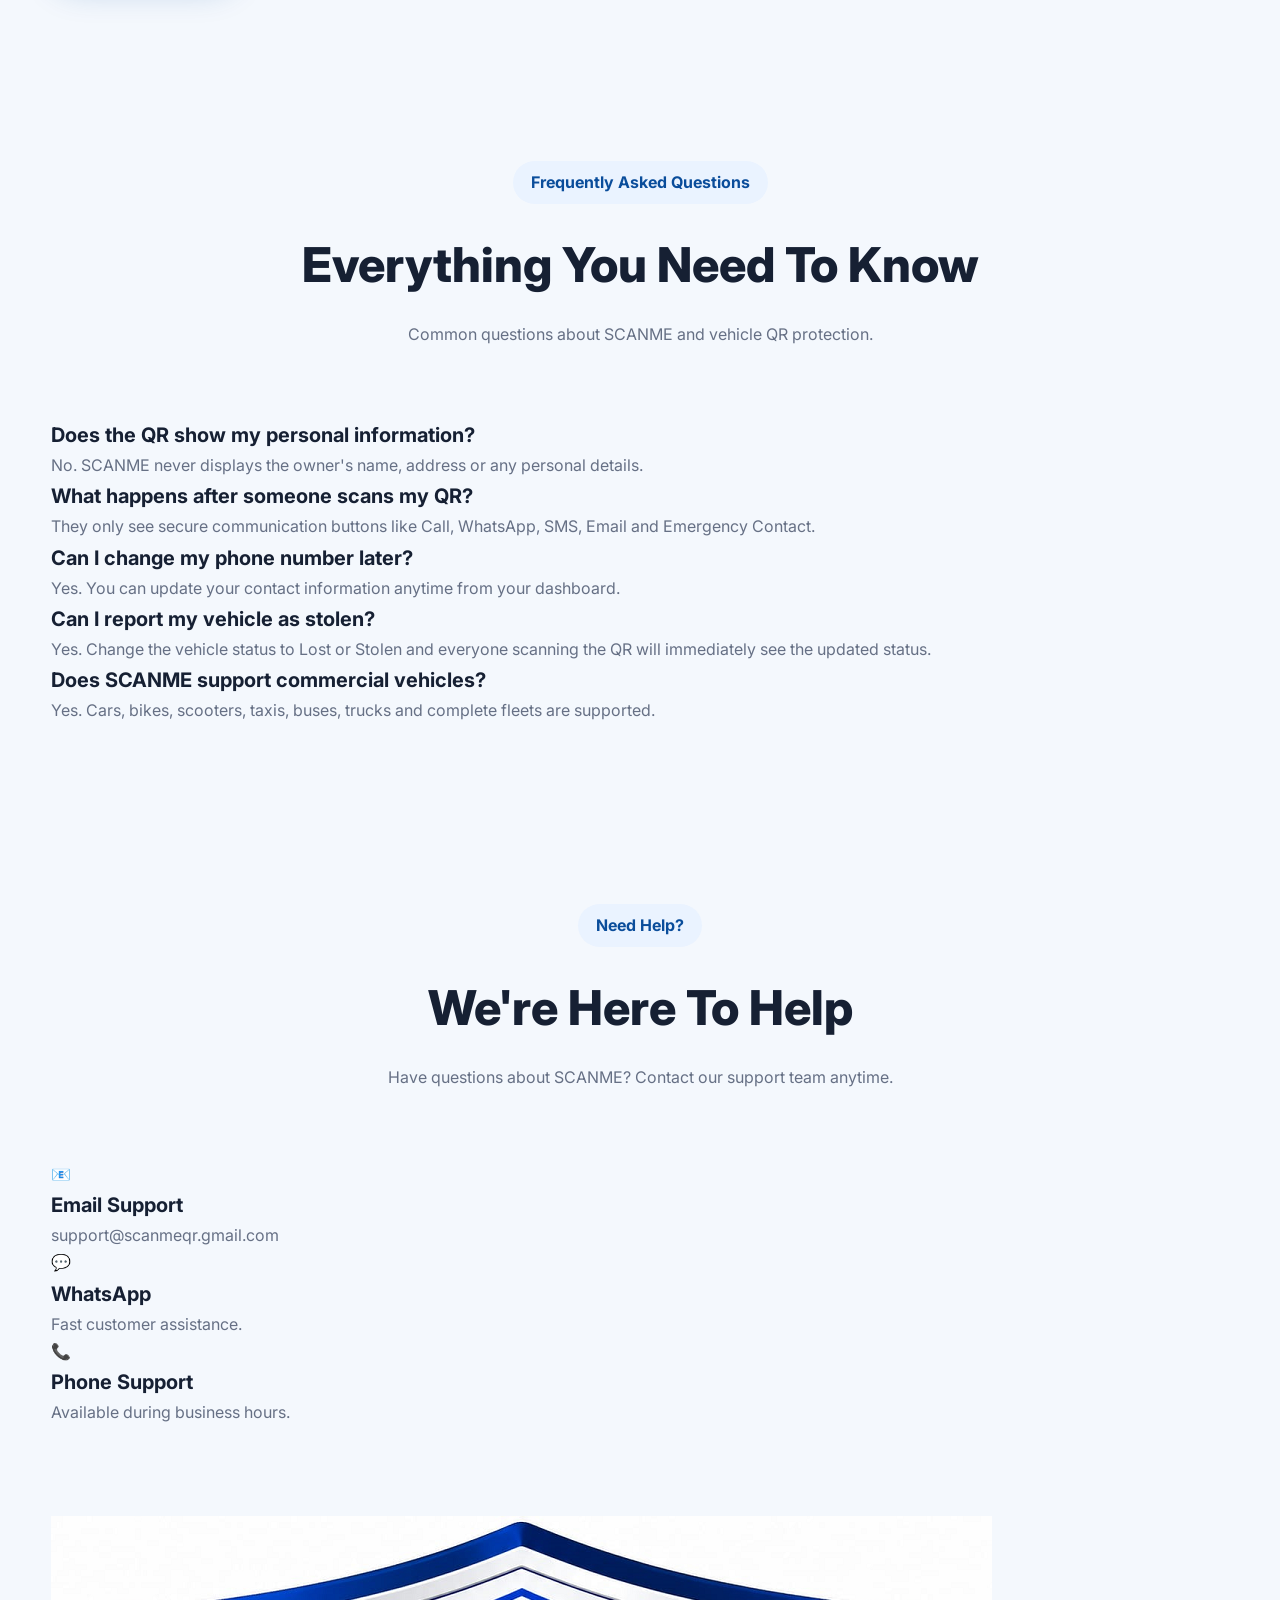
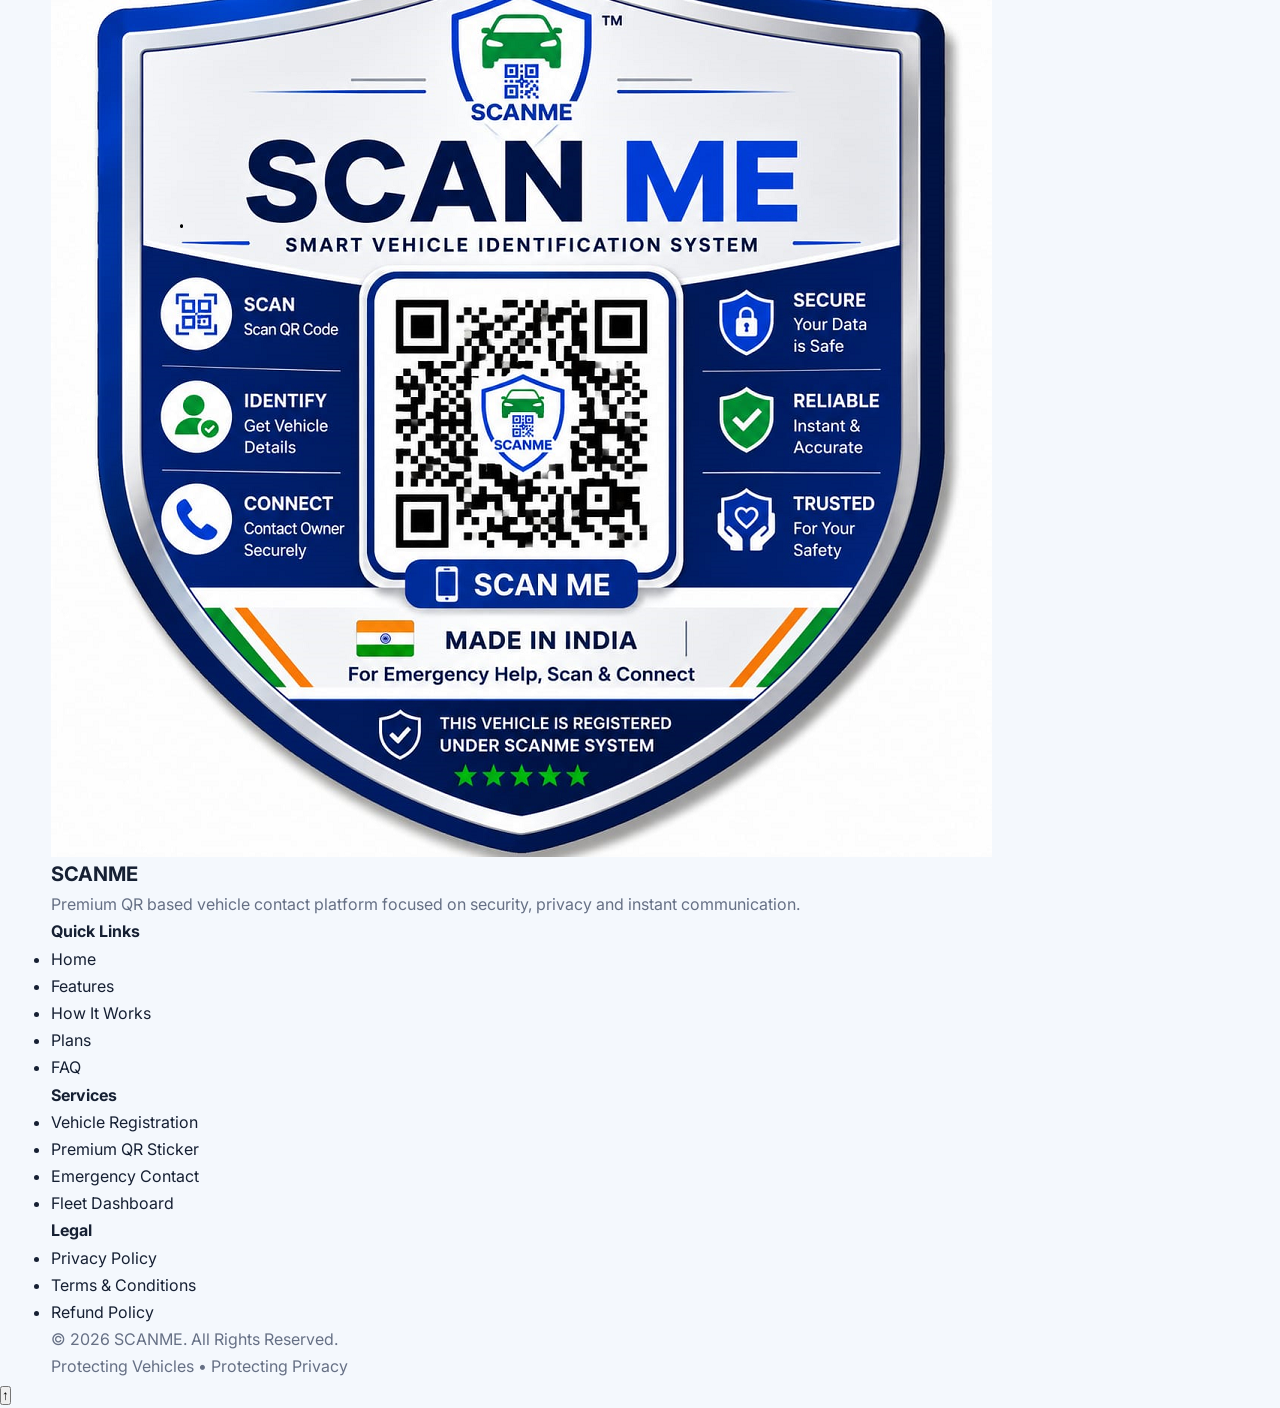
==== commit 01abd364: "Enhance module section with new entries and updates Updated module descriptions and added new module" ====
--- a/index.html
+++ b/index.html
@@ -614,19 +614,19 @@
 
             <p>
                 One Platform. Multiple Solutions.
-                Vehicle module is available now.
-                More modules are coming soon.
+                Vehicle Module is available now.
+                More Smart QR modules are coming soon.
             </p>
 
         </div>
 
         <div class="modules-grid">
 
-            <div class="module-card active"
-                 data-module="vehicle">
-
-                <img src="assets/images/modules/vehicle.png"
-                     alt="Vehicle">
+            <!-- Vehicle -->
+
+            <div class="module-card active" data-module="vehicle">
+
+                <img src="assets/images/modules/vehicle.png" alt="Vehicle">
 
                 <h3>Vehicle</h3>
 
@@ -636,11 +636,11 @@
 
             </div>
 
-            <div class="module-card"
-                 data-module="school">
-
-                <img src="assets/images/modules/school.png"
-                     alt="School">
+            <!-- School -->
+
+            <div class="module-card" data-module="school">
+
+                <img src="assets/images/modules/school.png" alt="School">
 
                 <h3>School</h3>
 
@@ -650,11 +650,11 @@
 
             </div>
 
-            <div class="module-card"
-                 data-module="hotel">
-
-                <img src="assets/images/modules/hotel.png"
-                     alt="Hotel">
+            <!-- Hotel -->
+
+            <div class="module-card" data-module="hotel">
+
+                <img src="assets/images/modules/hotel.png" alt="Hotel">
 
                 <h3>Hotel & Restaurant</h3>
 
@@ -664,11 +664,11 @@
 
             </div>
 
-            <div class="module-card"
-                 data-module="business">
-
-                <img src="assets/images/modules/business.png"
-                     alt="Business">
+            <!-- Business -->
+
+            <div class="module-card" data-module="business">
+
+                <img src="assets/images/modules/business.png" alt="Business">
 
                 <h3>Business</h3>
 
@@ -678,13 +678,13 @@
 
             </div>
 
-            <div class="module-card"
-                 data-module="mobile">
-
-                <img src="assets/images/modules/mobile.png"
-                     alt="Mobile">
-
-                <h3>Mobile</h3>
+            <!-- Mobile -->
+
+            <div class="module-card" data-module="mobile">
+
+                <img src="assets/images/modules/mobile.png" alt="Mobile">
+
+                <h3>Mobile Security</h3>
 
                 <span class="status soon">
                     Coming Soon
@@ -692,13 +692,55 @@
 
             </div>
 
-            <div class="module-card"
-                 data-module="personal">
-
-                <img src="assets/images/modules/personal.png"
-                     alt="Personal">
+            <!-- Personal -->
+
+            <div class="module-card" data-module="personal">
+
+                <img src="assets/images/modules/personal.png" alt="Personal">
 
                 <h3>Personal ID</h3>
+
+                <span class="status soon">
+                    Coming Soon
+                </span>
+
+            </div>
+
+            <!-- Child Safety -->
+
+            <div class="module-card" data-module="child_safety">
+
+                <img src="assets/images/modules/child_safety.png" alt="Child Safety">
+
+                <h3>Child Safety</h3>
+
+                <span class="status soon">
+                    Coming Soon
+                </span>
+
+            </div>
+
+            <!-- Pet -->
+
+            <div class="module-card" data-module="pet">
+
+                <img src="assets/images/modules/pet.png" alt="Pet">
+
+                <h3>Pet ID</h3>
+
+                <span class="status soon">
+                    Coming Soon
+                </span>
+
+            </div>
+
+            <!-- Lost & Found -->
+
+            <div class="module-card" data-module="lost_found">
+
+                <img src="assets/images/modules/lost_found.png" alt="Lost &amp; Found">
+
+                <h3>Lost &amp; Found</h3>
 
                 <span class="status soon">
                     Coming Soon
--- a/assets/css/style.css
+++ b/assets/css/style.css
@@ -3310,3 +3310,117 @@
 }
 
 }
+
+/* ==========================================
+   SCANME MODULE POPUP
+========================================== */
+
+.module-popup{
+    position:fixed;
+    inset:0;
+    background:rgba(0,0,0,0.65);
+    backdrop-filter:blur(6px);
+    display:none;
+    justify-content:center;
+    align-items:center;
+    z-index:99999;
+    padding:20px;
+}
+
+.popup-box{
+    position:relative;
+    width:100%;
+    max-width:460px;
+    background:#ffffff;
+    border-radius:22px;
+    padding:40px 30px;
+    text-align:center;
+    box-shadow:0 25px 60px rgba(0,0,0,.25);
+    animation:popupShow .35s ease;
+}
+
+@keyframes popupShow{
+
+    from{
+        opacity:0;
+        transform:translateY(25px) scale(.95);
+    }
+
+    to{
+        opacity:1;
+        transform:translateY(0) scale(1);
+    }
+
+}
+
+.popup-close{
+    position:absolute;
+    top:15px;
+    right:20px;
+    font-size:32px;
+    font-weight:bold;
+    cursor:pointer;
+    color:#777;
+    transition:.3s;
+}
+
+.popup-close:hover{
+    color:#e53935;
+    transform:rotate(90deg);
+}
+
+#popupLogo{
+    width:150px;
+    height:150px;
+    object-fit:contain;
+    display:block;
+    margin:0 auto 20px;
+}
+
+#popupTitle{
+    font-size:28px;
+    font-weight:700;
+    color:#222;
+    margin-bottom:12px;
+}
+
+#popupMessage{
+    font-size:16px;
+    color:#666;
+    line-height:1.7;
+    margin-bottom:25px;
+}
+
+#popupButton{
+    background:#ff9800;
+    color:#fff;
+    border:none;
+    border-radius:50px;
+    padding:14px 32px;
+    font-size:16px;
+    font-weight:700;
+    cursor:pointer;
+    transition:.3s;
+}
+
+#popupButton:hover{
+    background:#f57c00;
+    transform:translateY(-2px);
+}
+
+@media(max-width:768px){
+
+    .popup-box{
+        padding:30px 20px;
+    }
+
+    #popupLogo{
+        width:120px;
+        height:120px;
+    }
+
+    #popupTitle{
+        font-size:24px;
+    }
+
+}
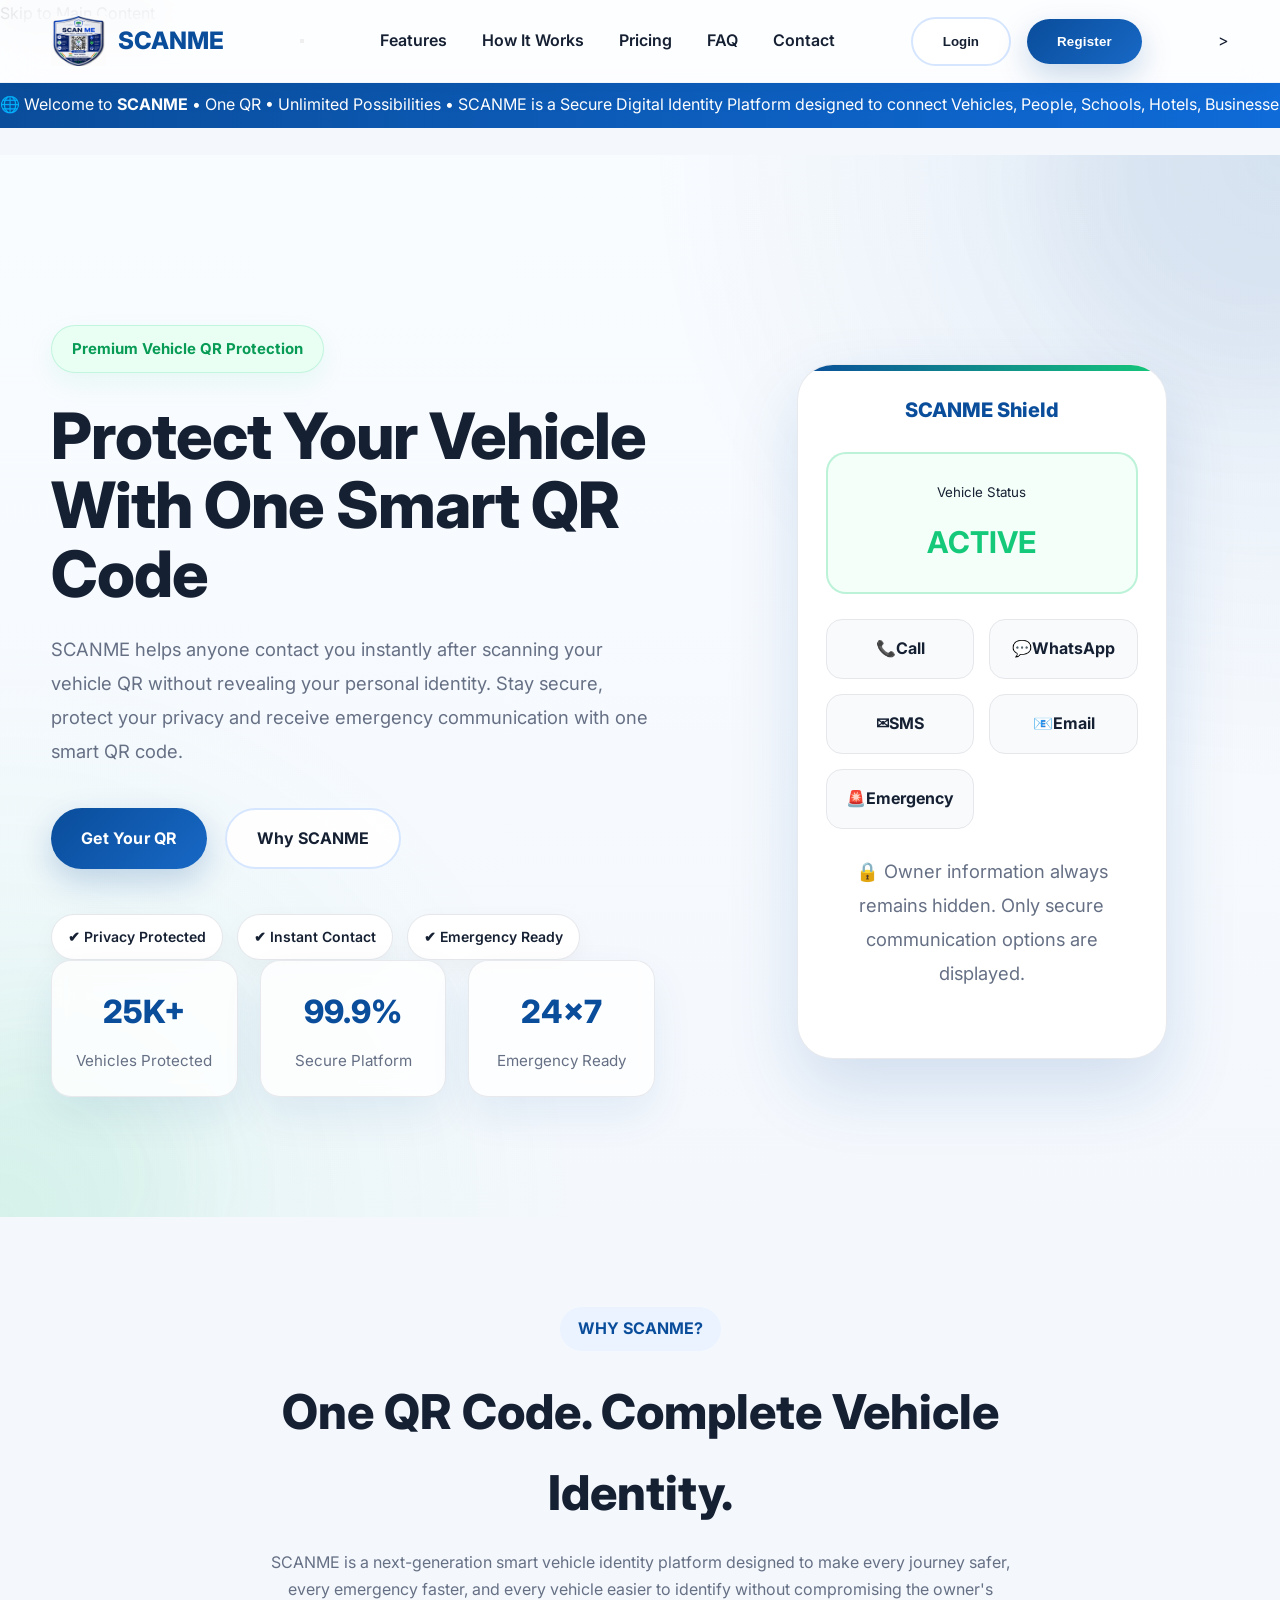
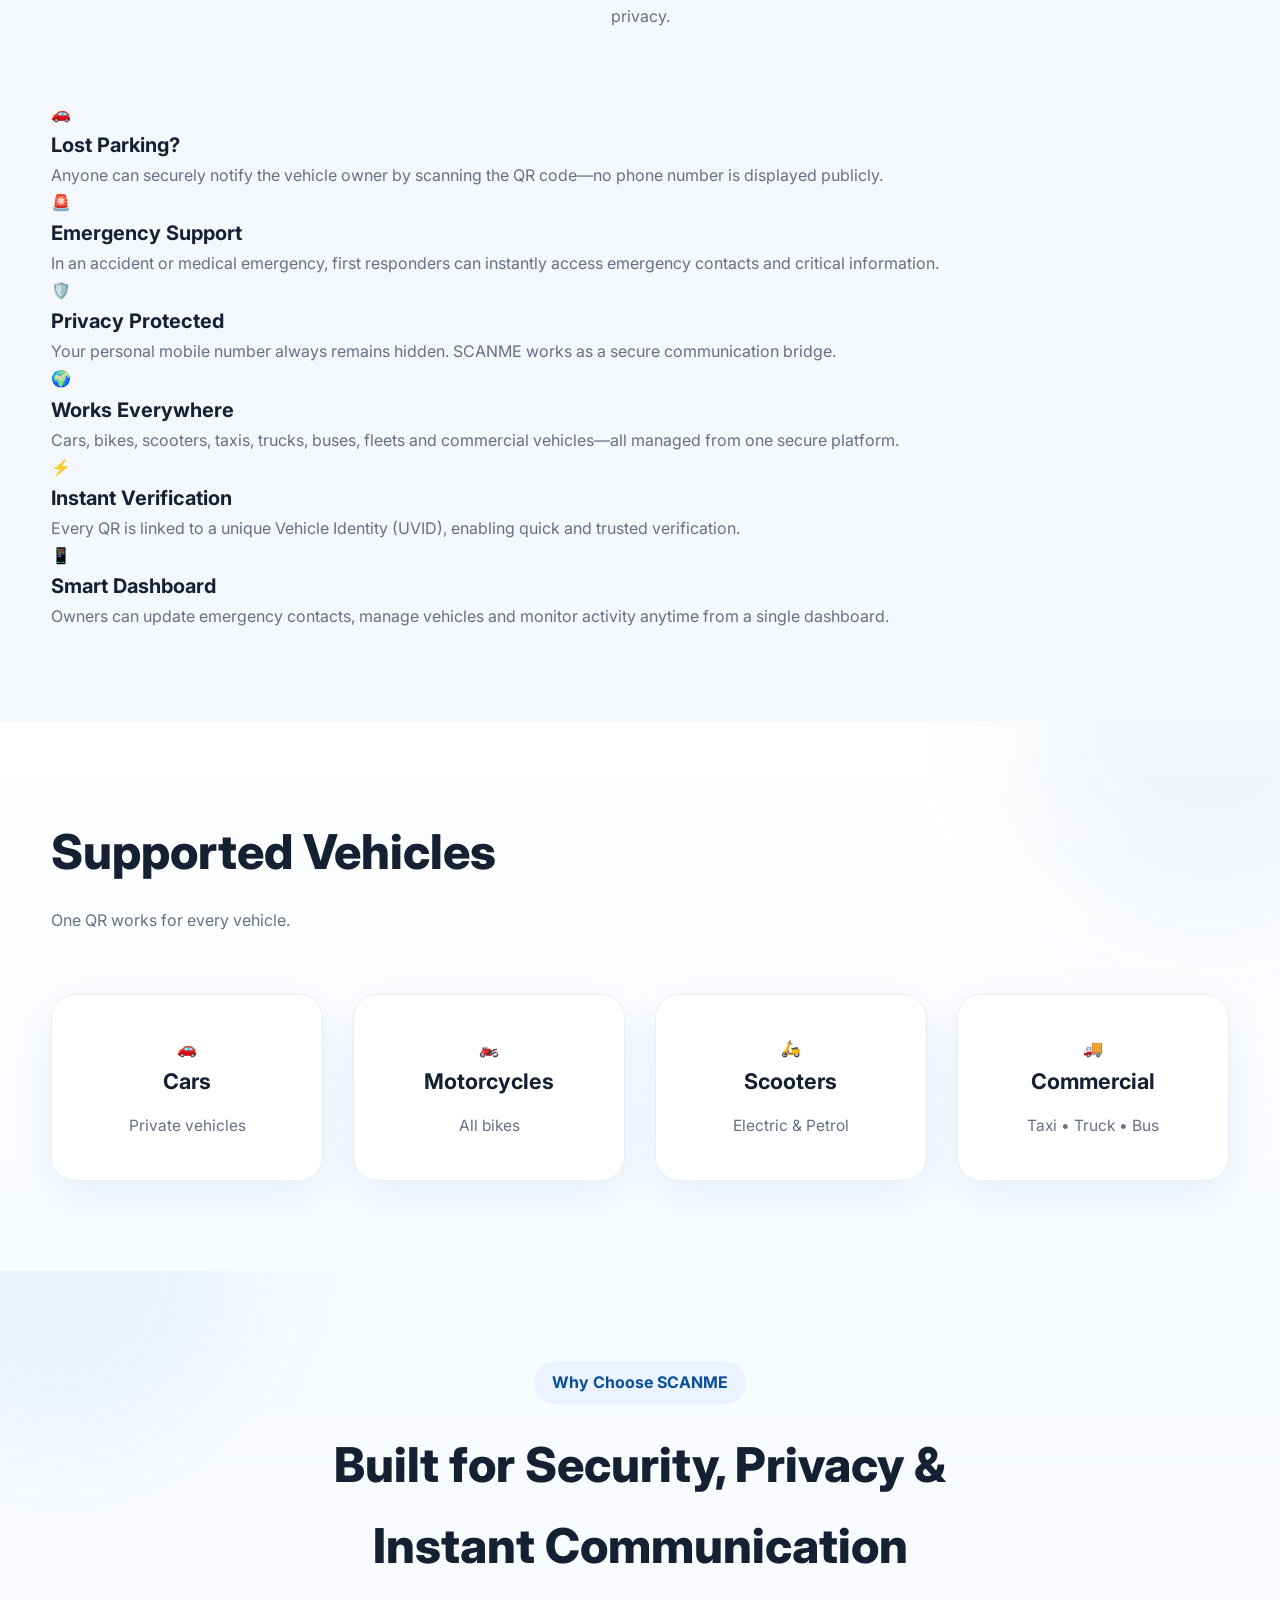
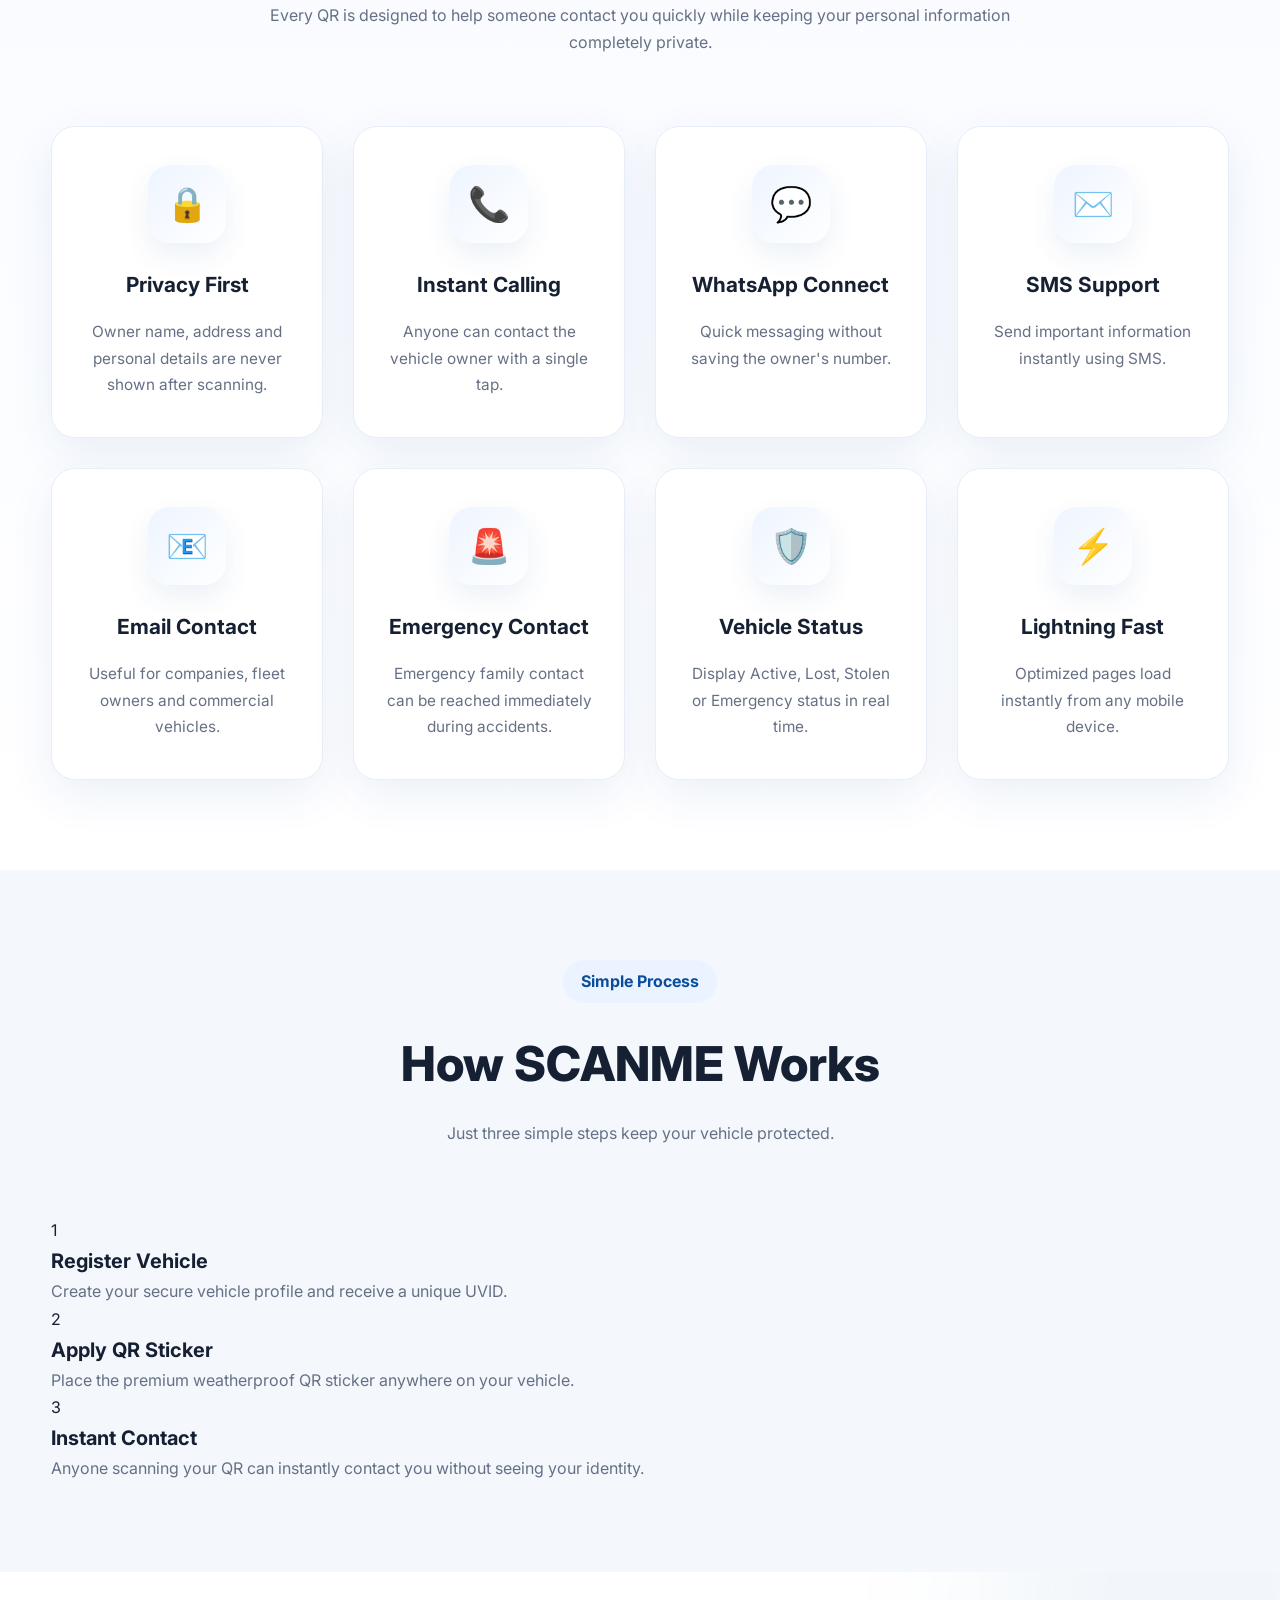
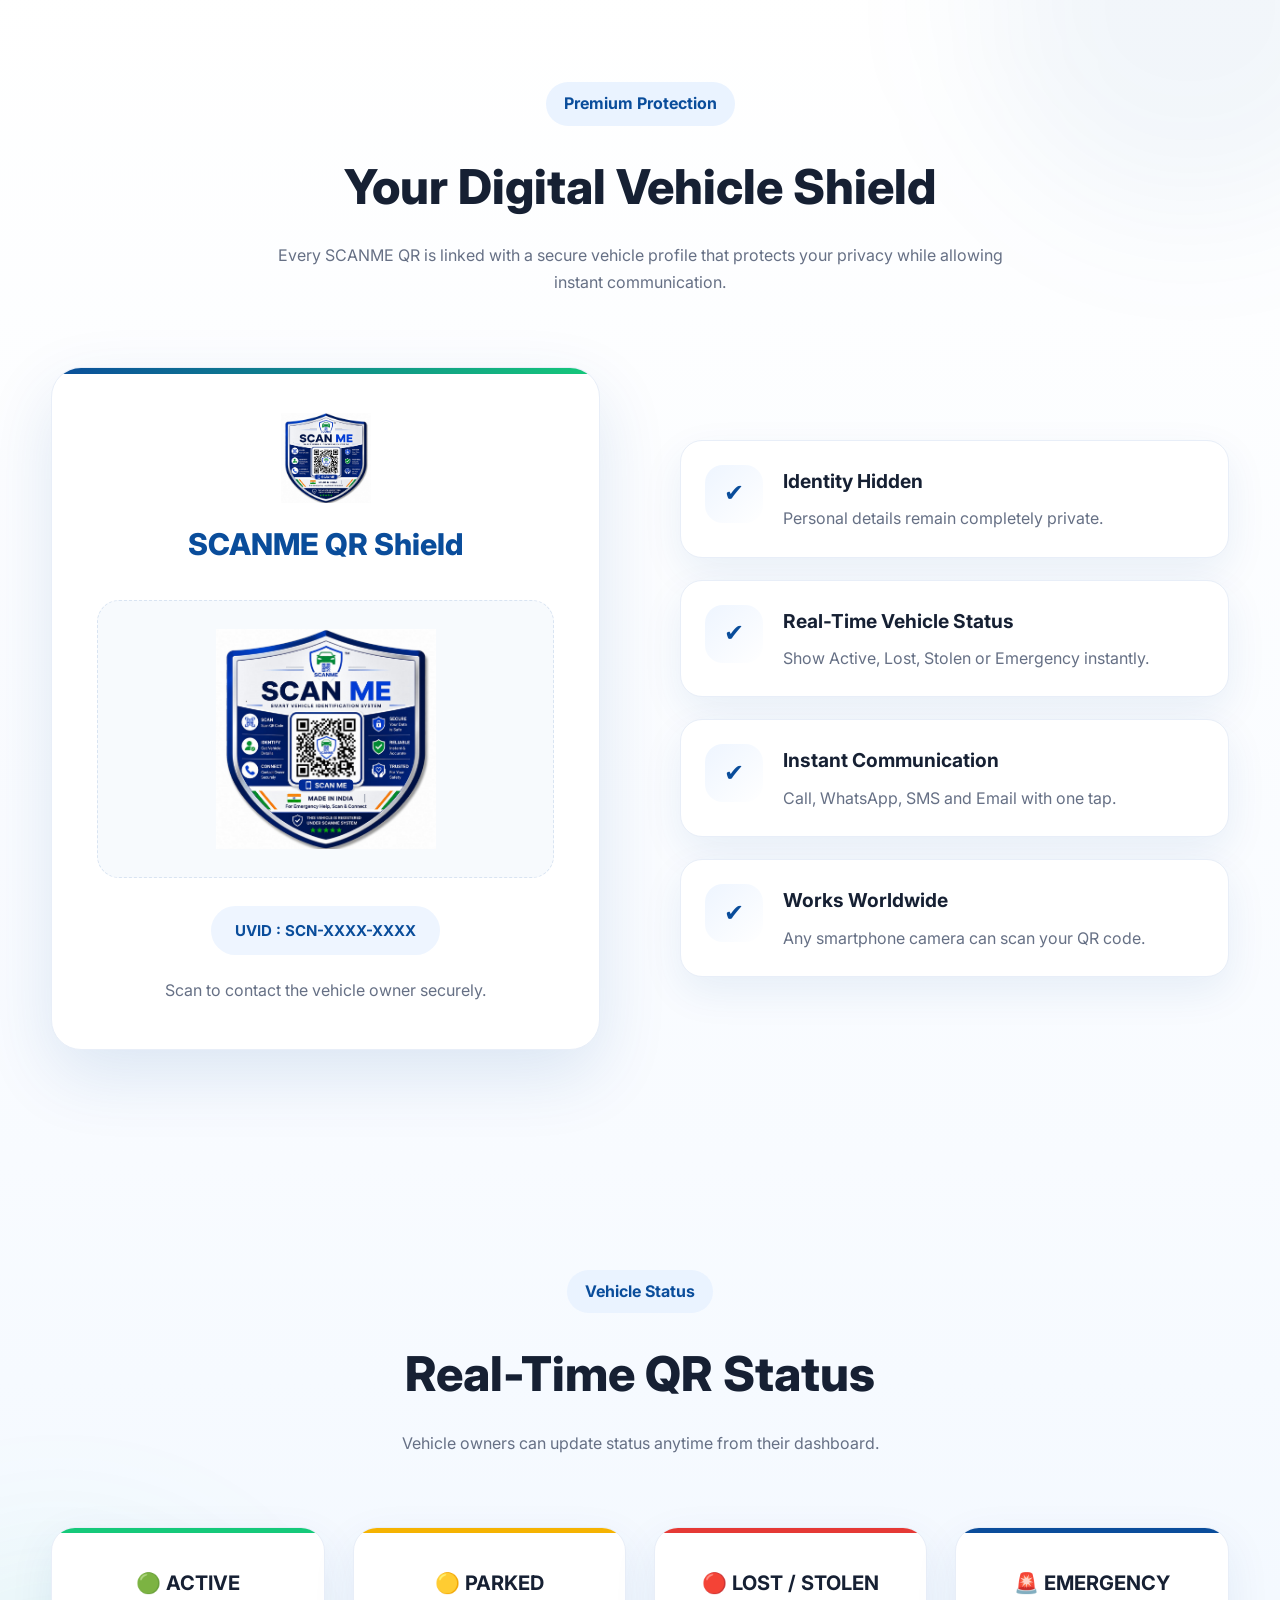
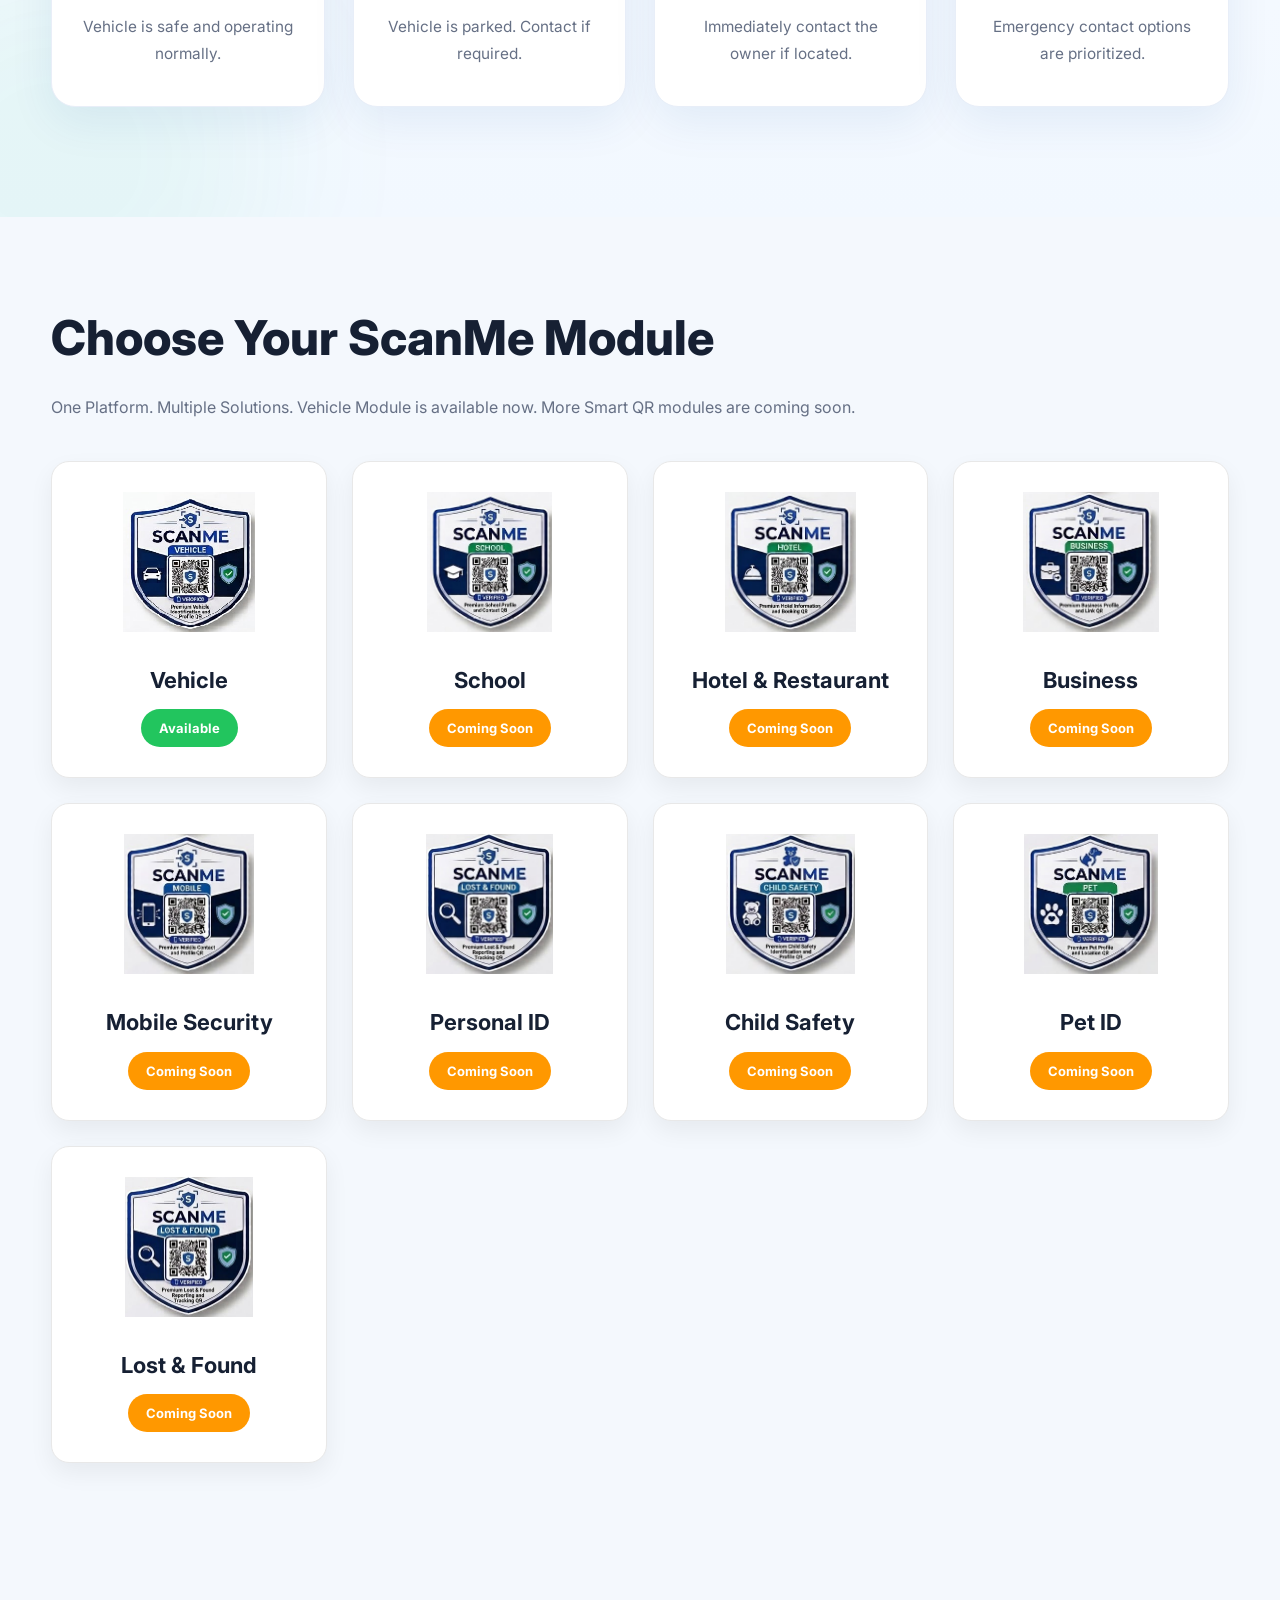
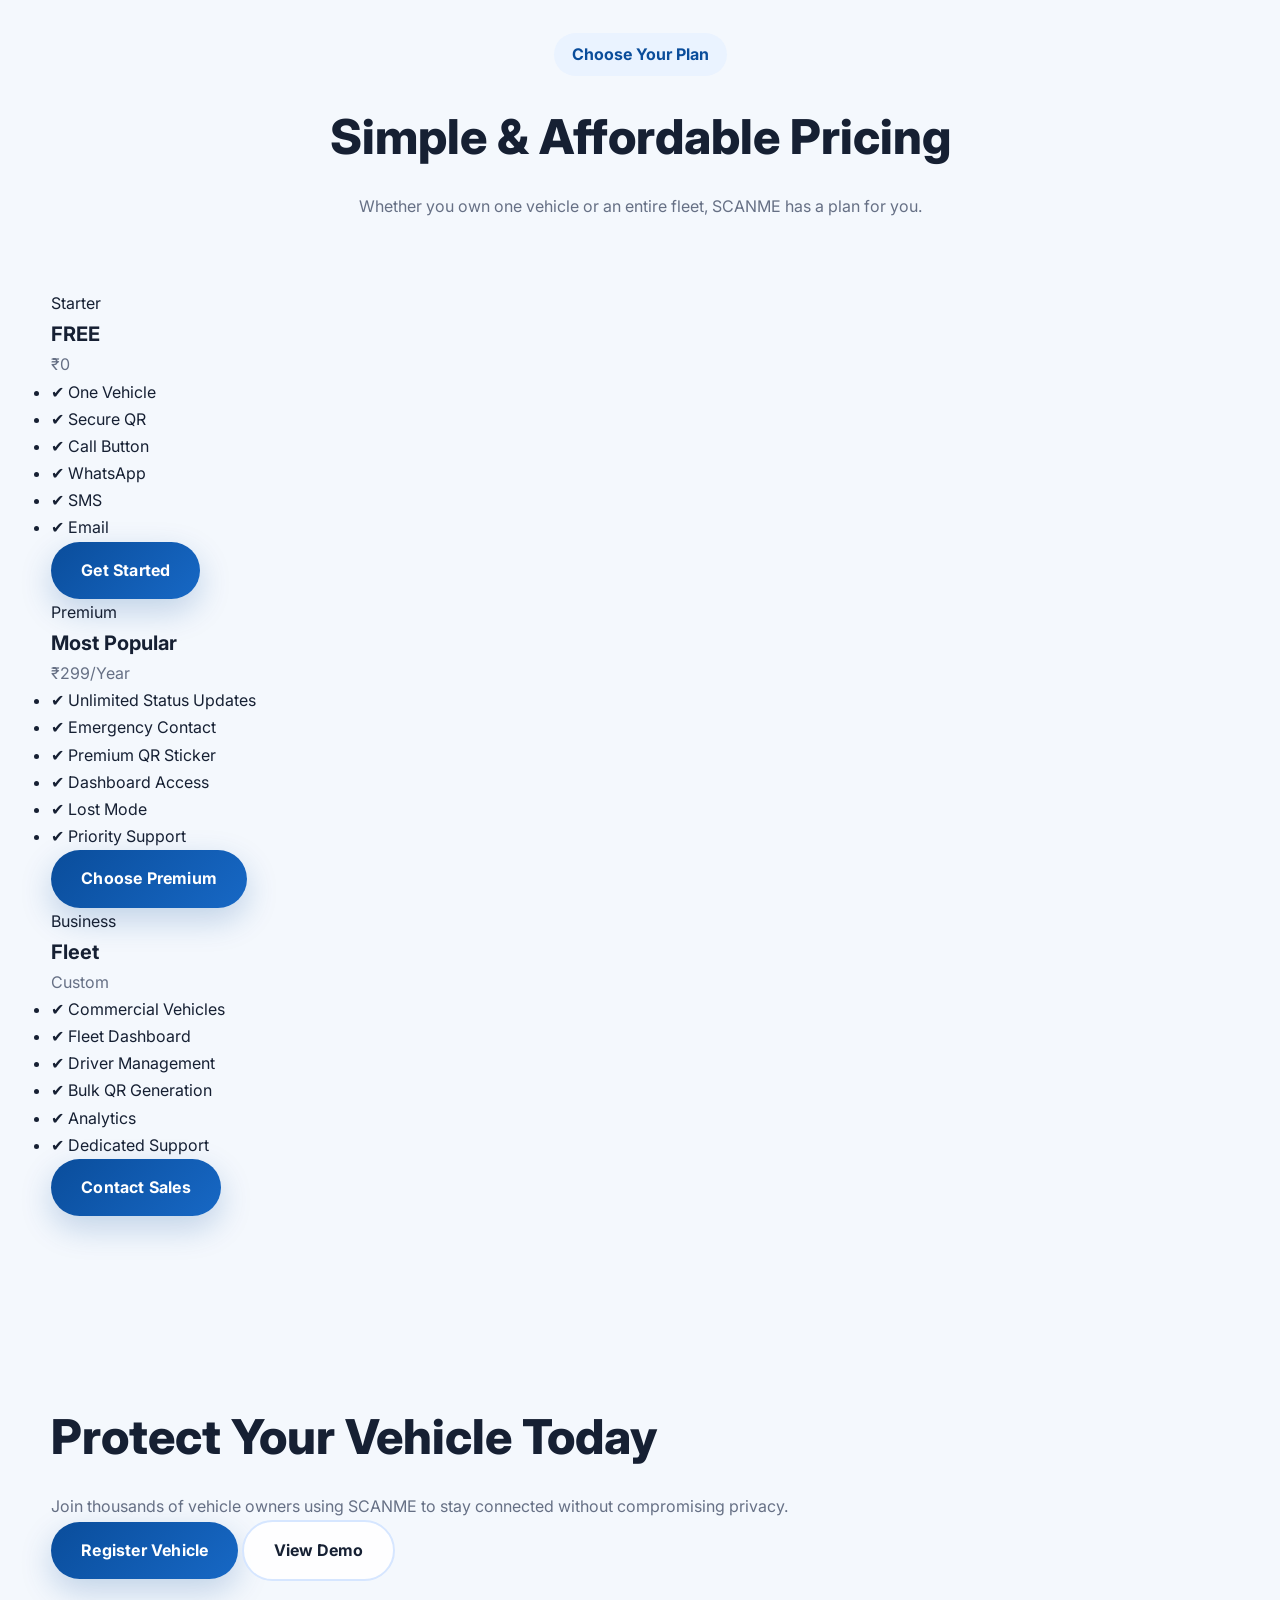
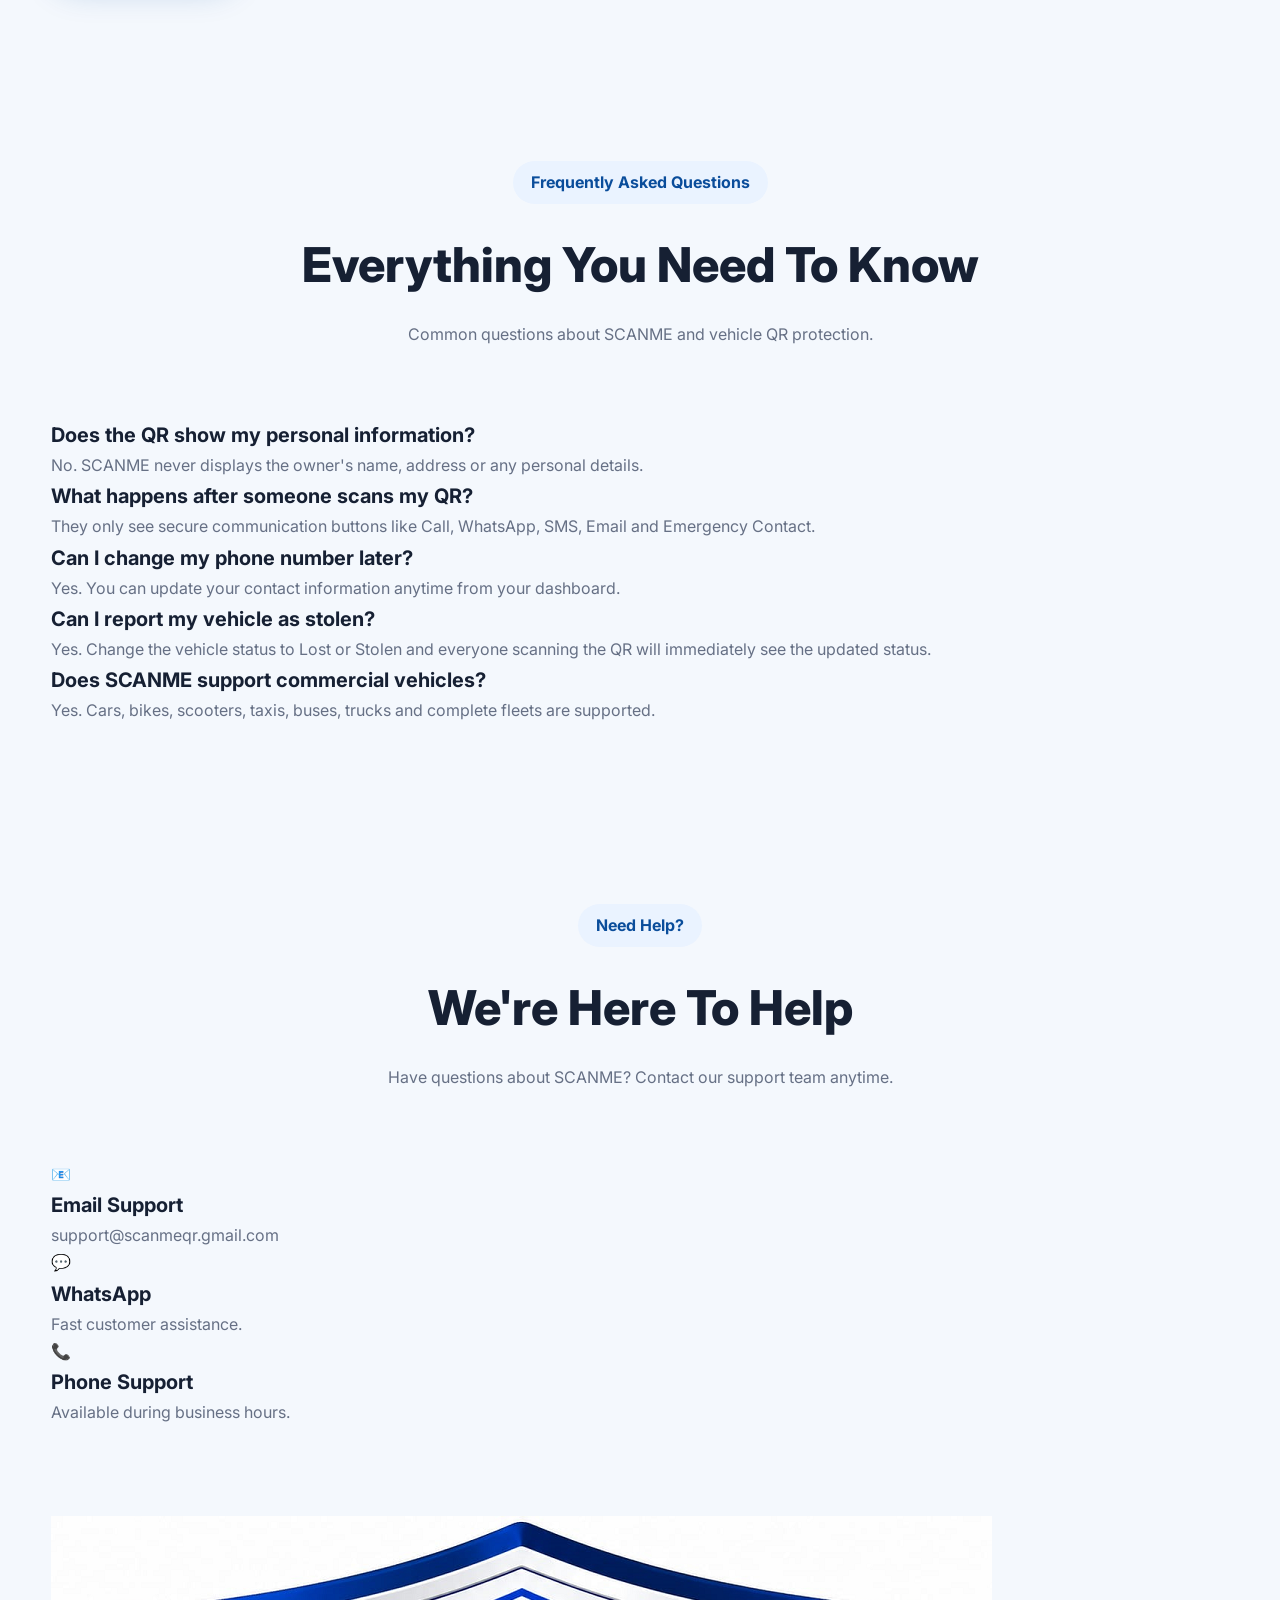
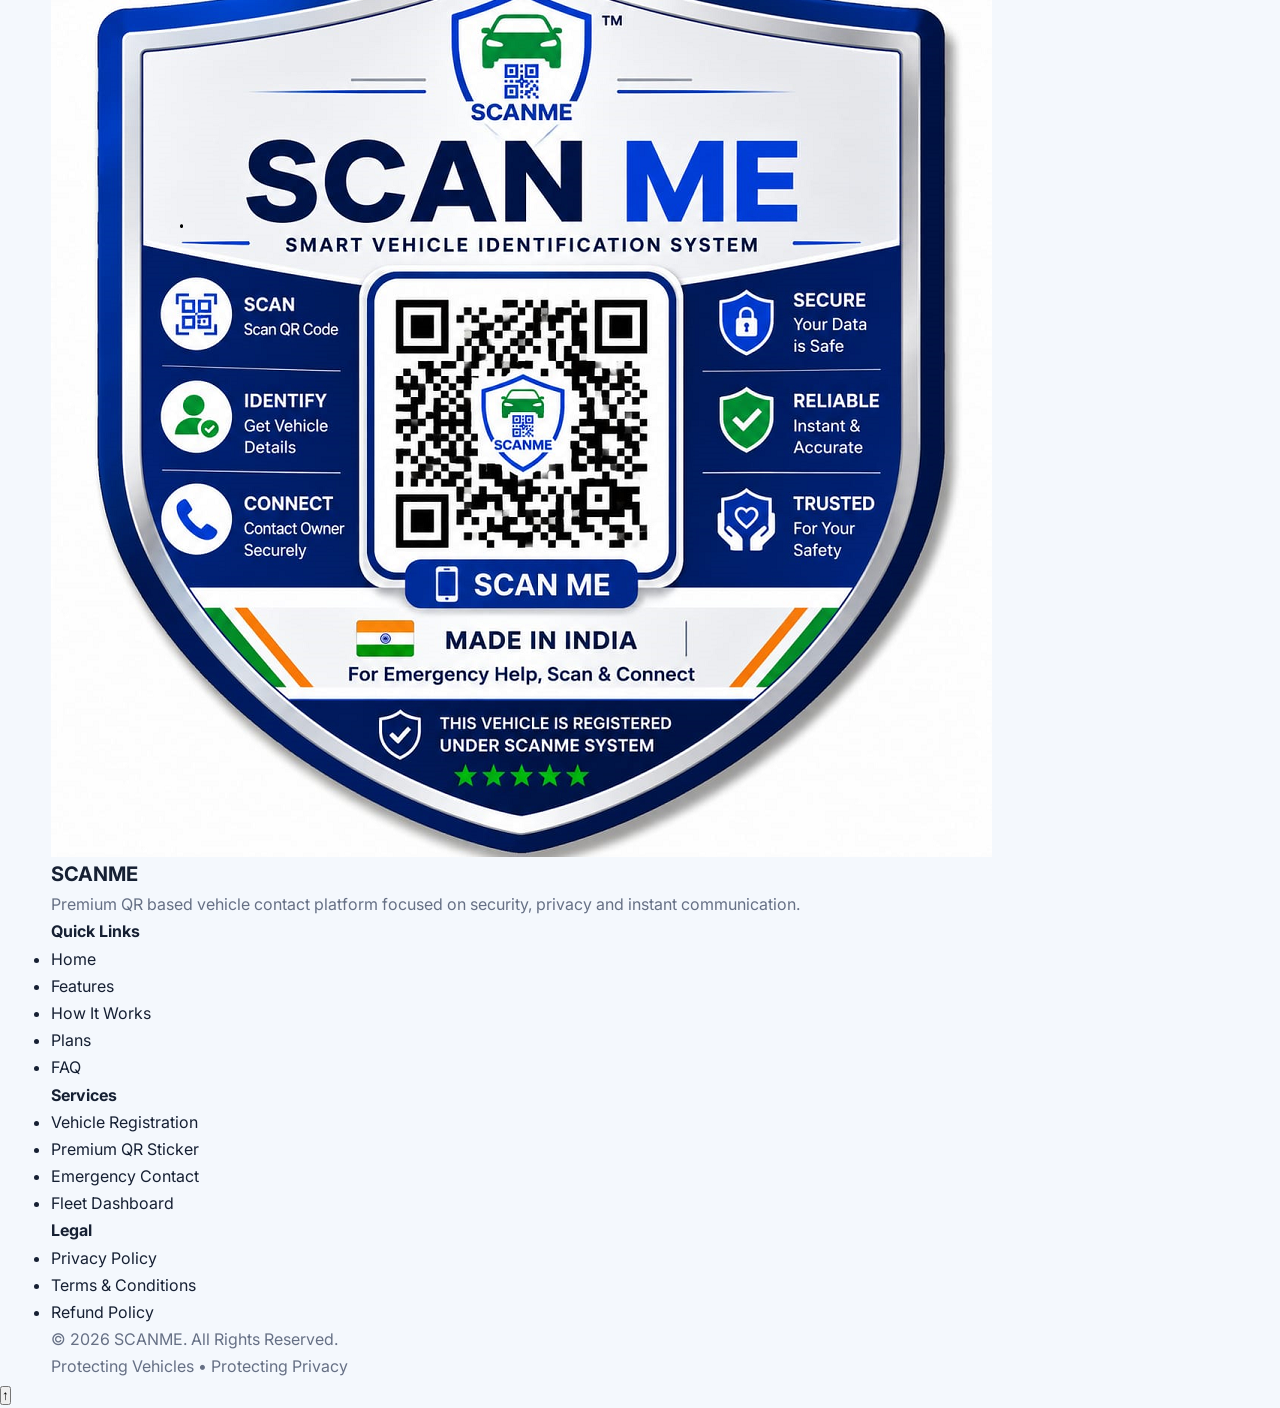
==== commit 38476441: "Update index.html" ====
--- a/index.html
+++ b/index.html
@@ -107,11 +107,22 @@
             </ul>
 
             <div class="nav-buttons">
-                <a href="#" class="btn-secondary">Login</a>
-                <a href="#" class="btn-primary">Register</a>
-            </div>
-
-        </div>
+
+    <button
+        type="button"
+        class="btn-secondary"
+        id="loginBtn">
+        Login
+    </button>
+
+    <button
+        type="button"
+        class="btn-primary"
+        id="registerBtn">
+        Register
+    </button>
+
+</div>>
 
     </nav>
 
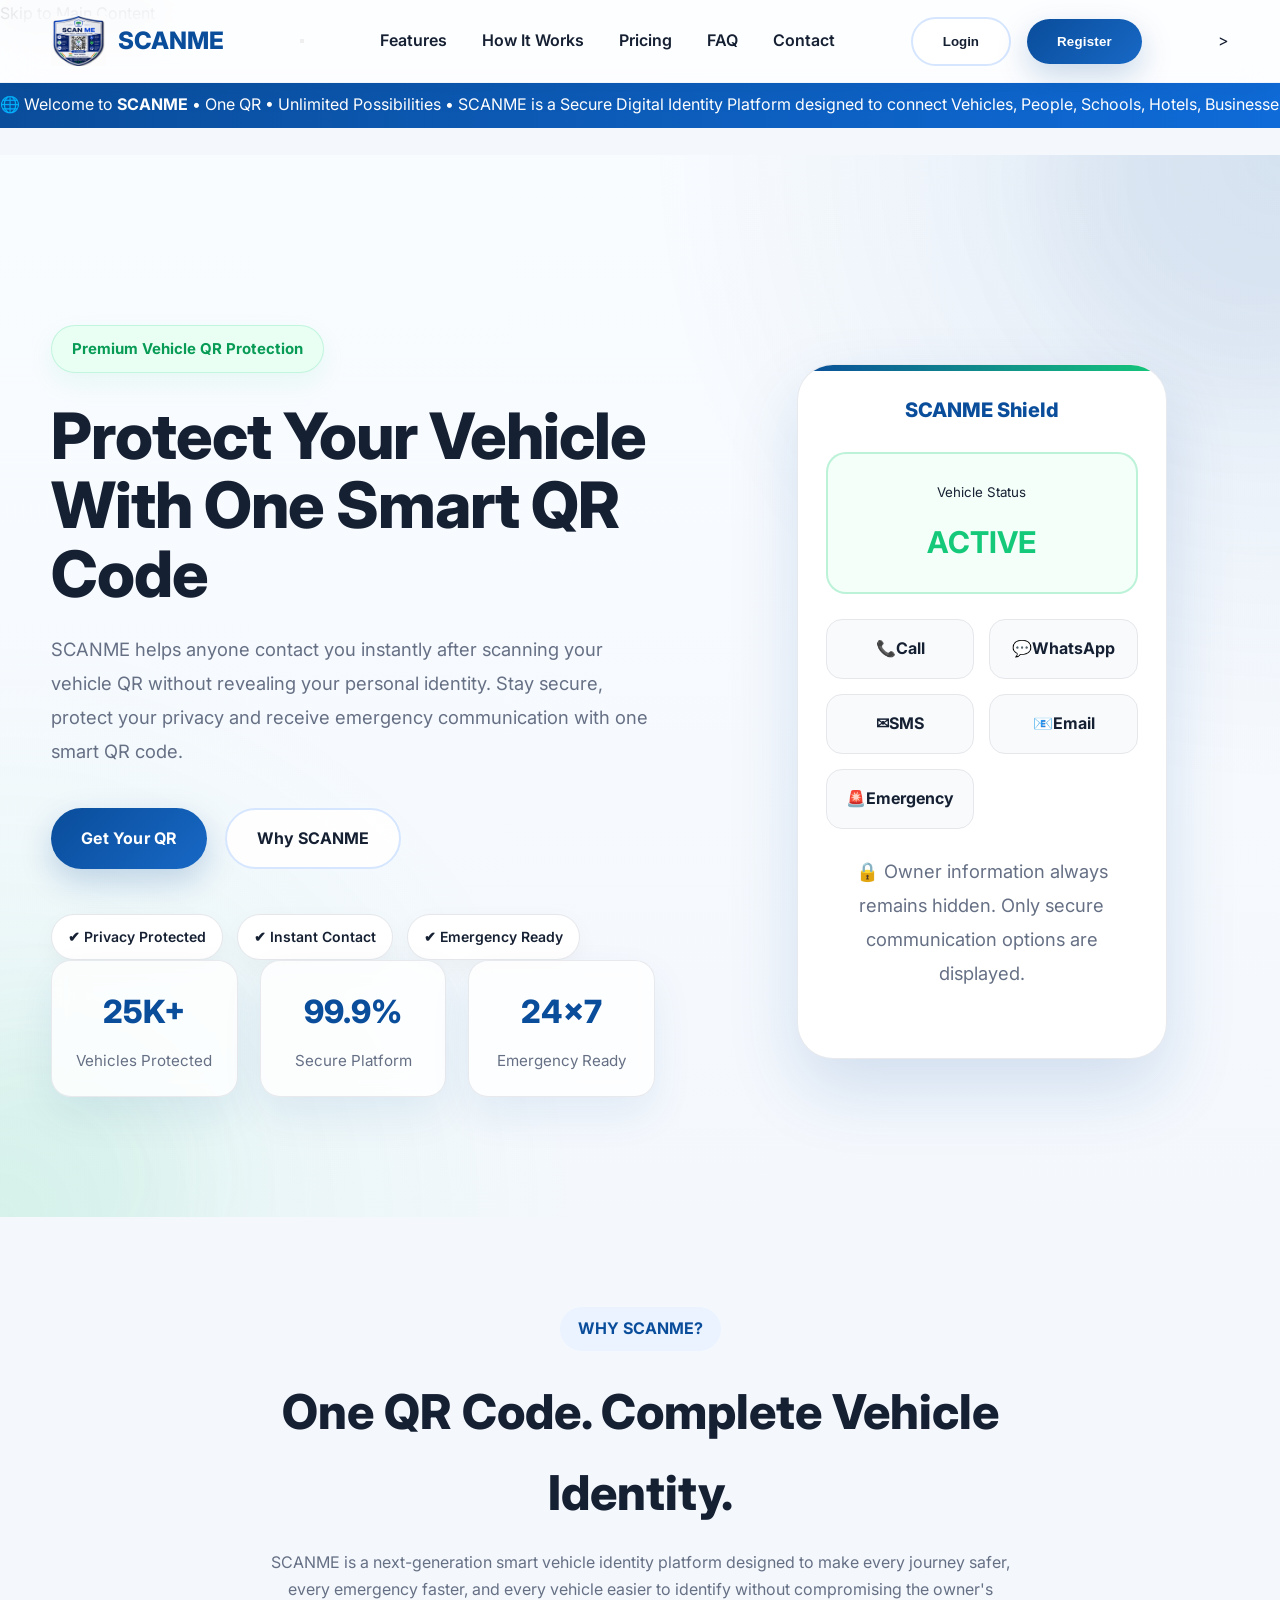
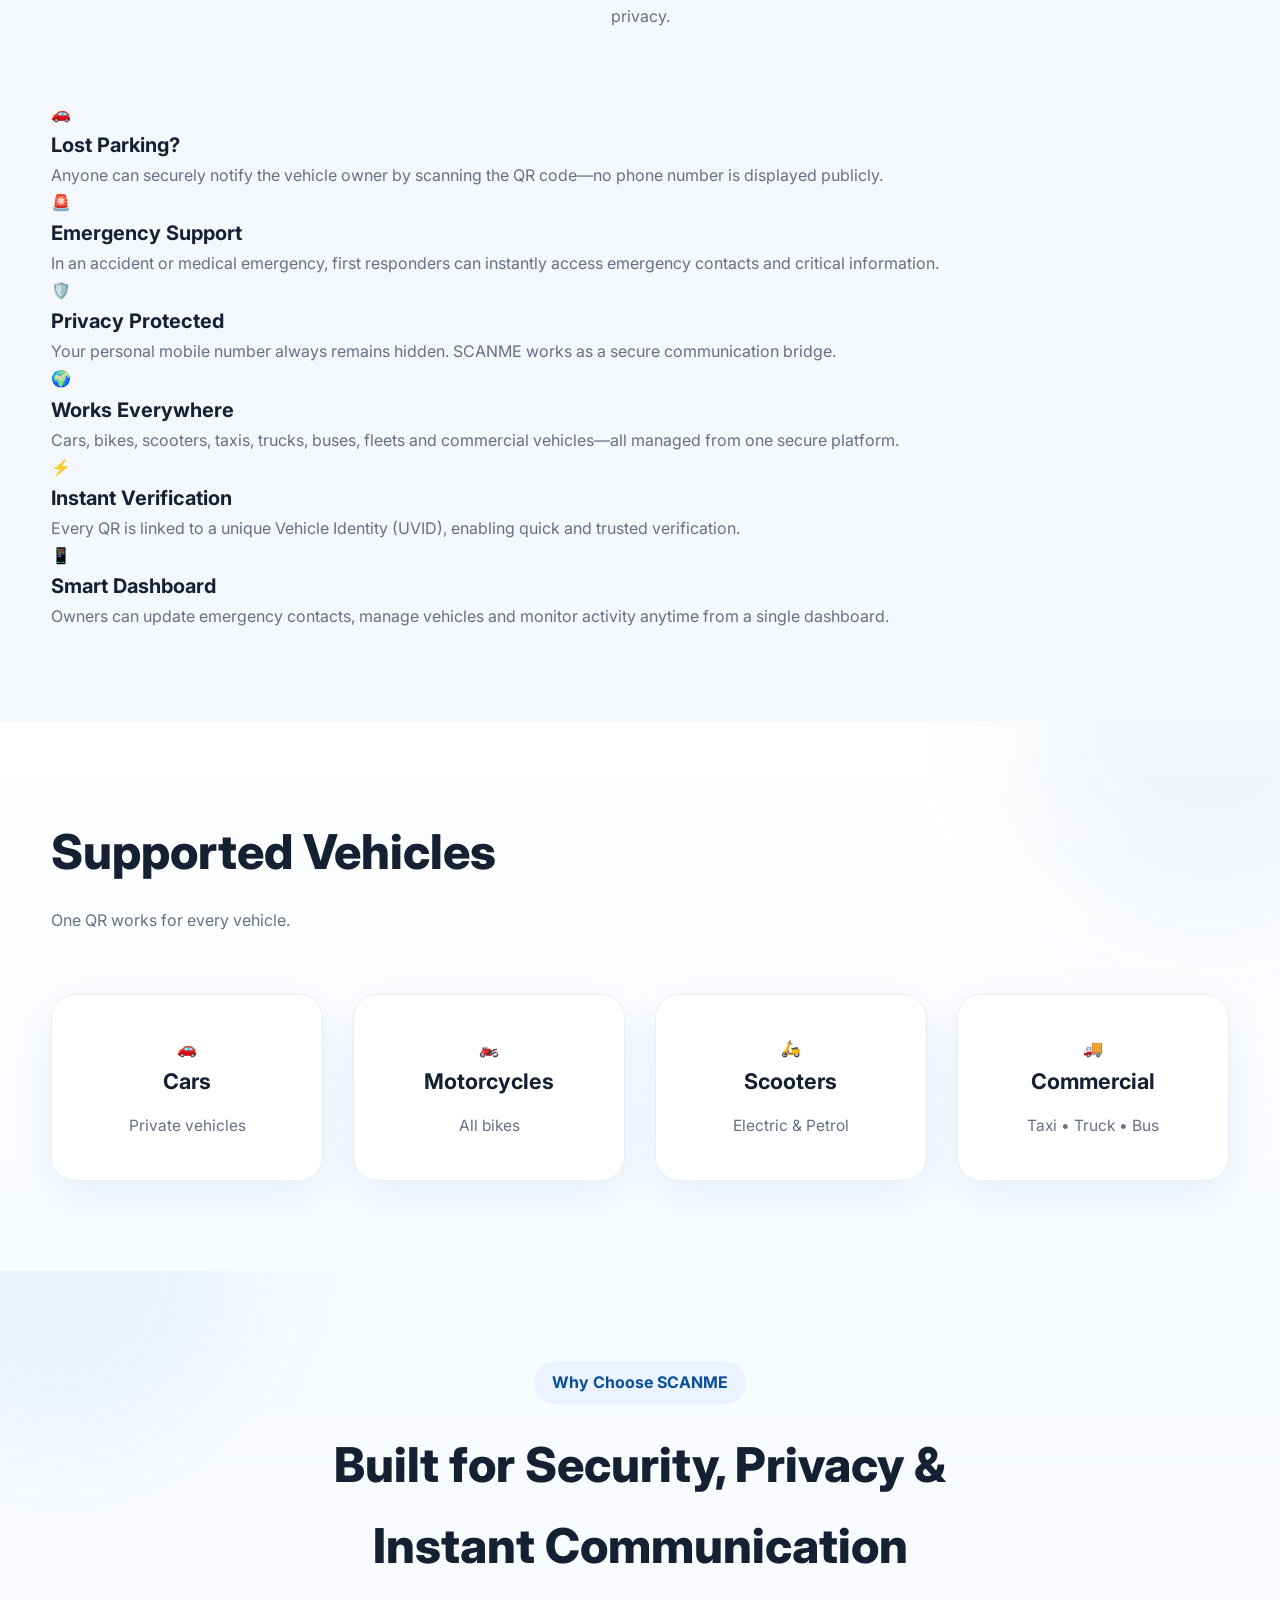
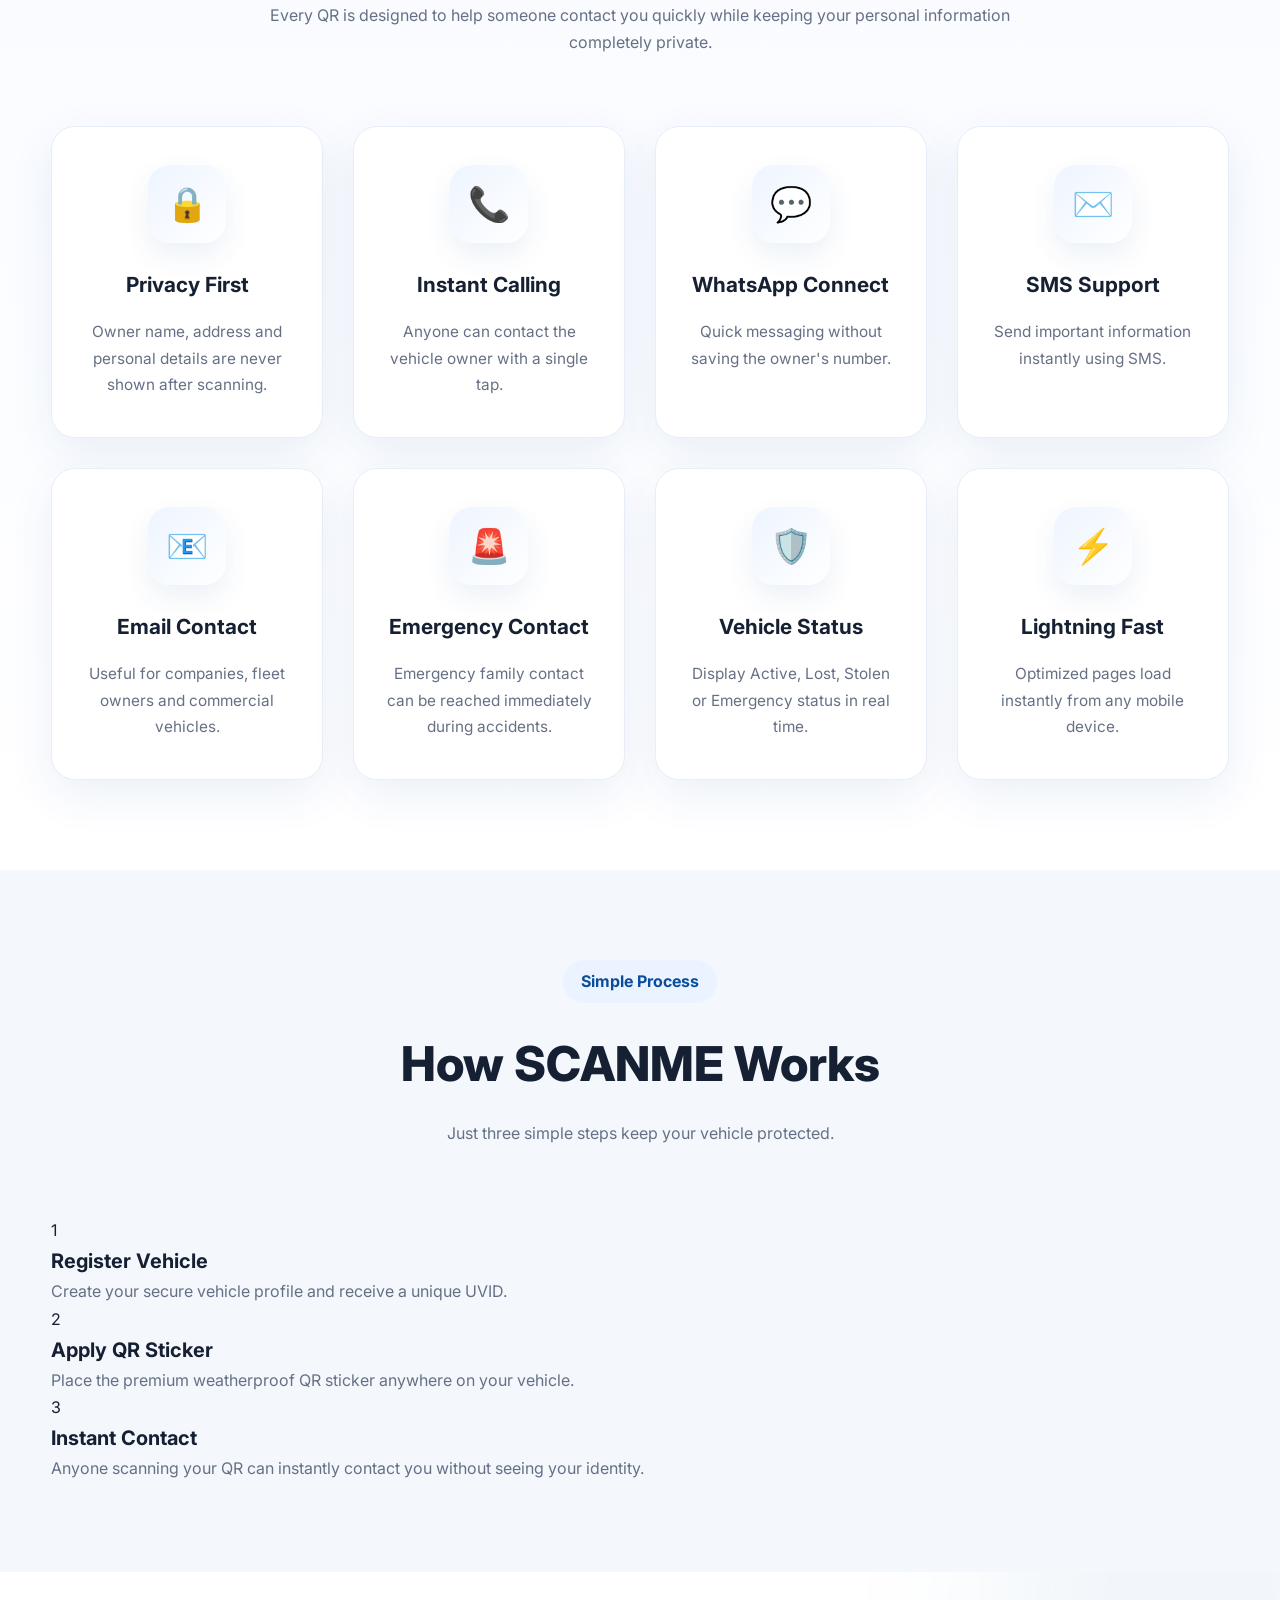
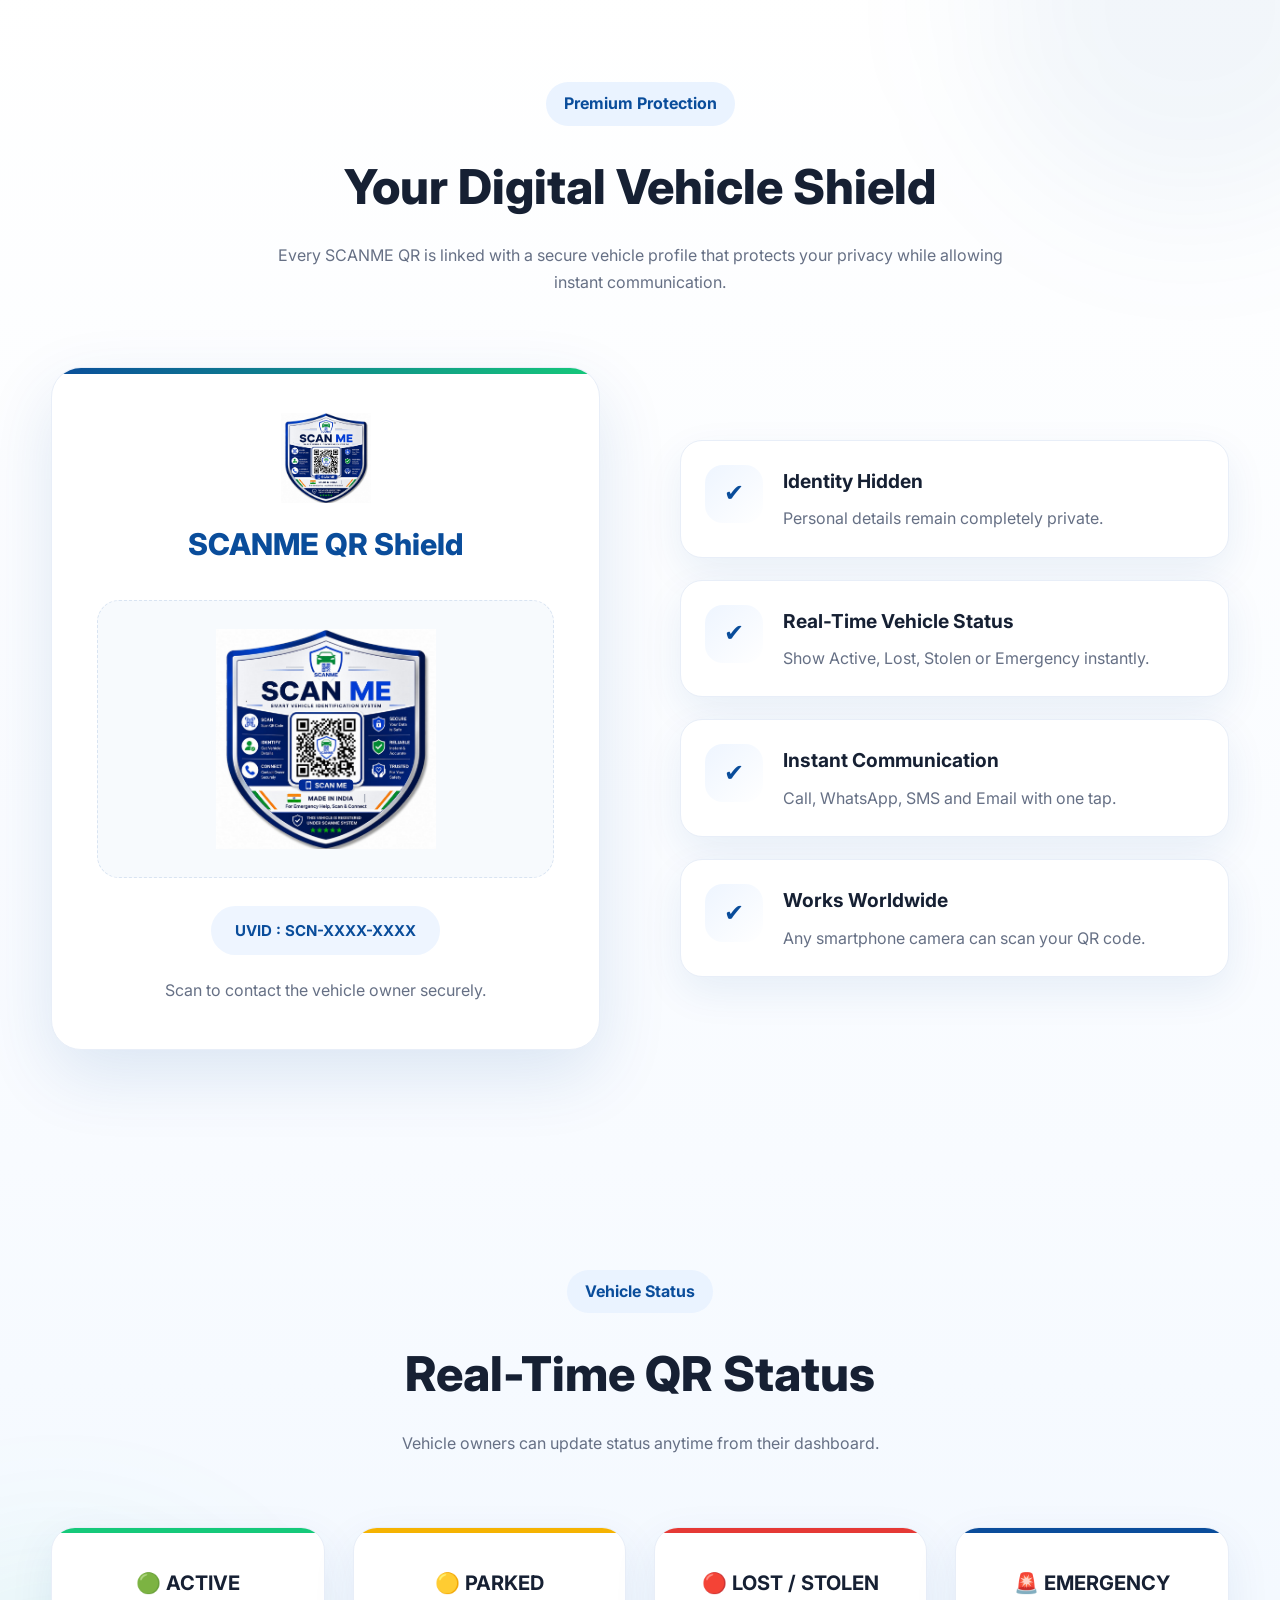
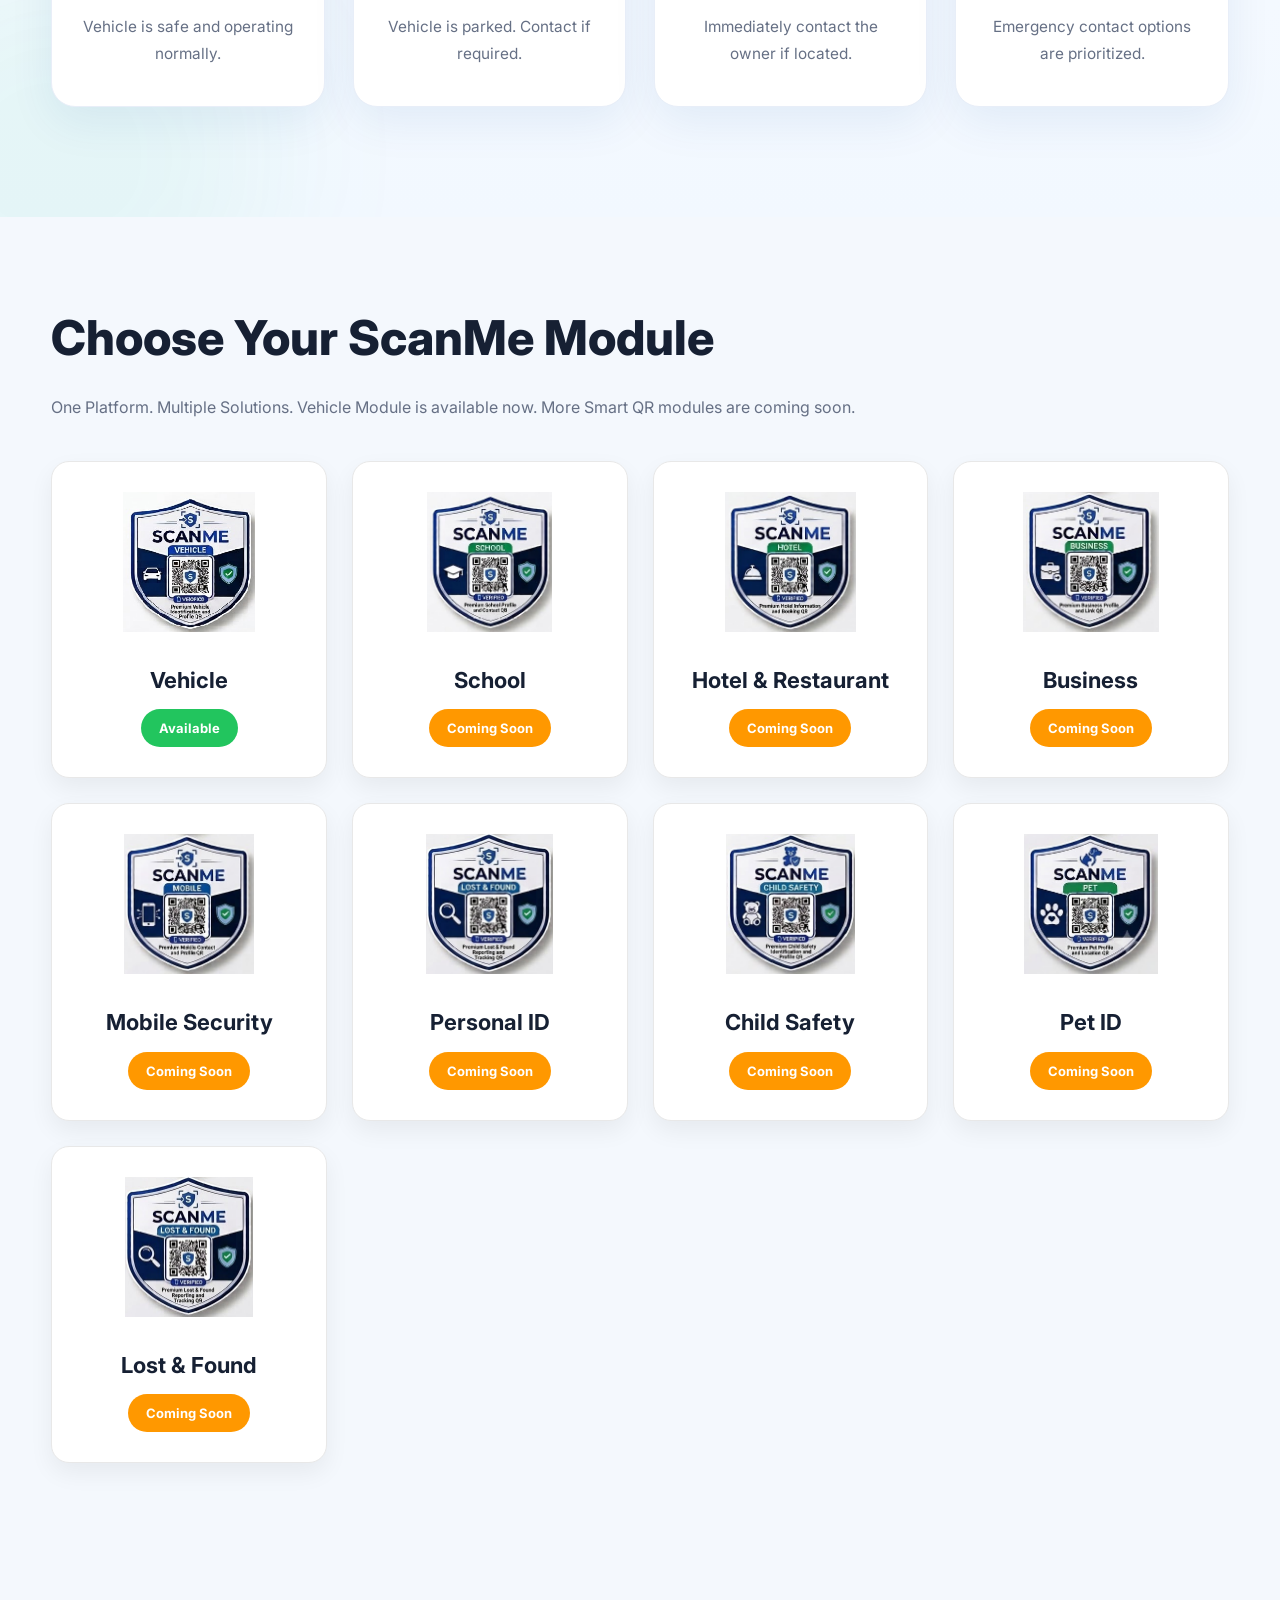
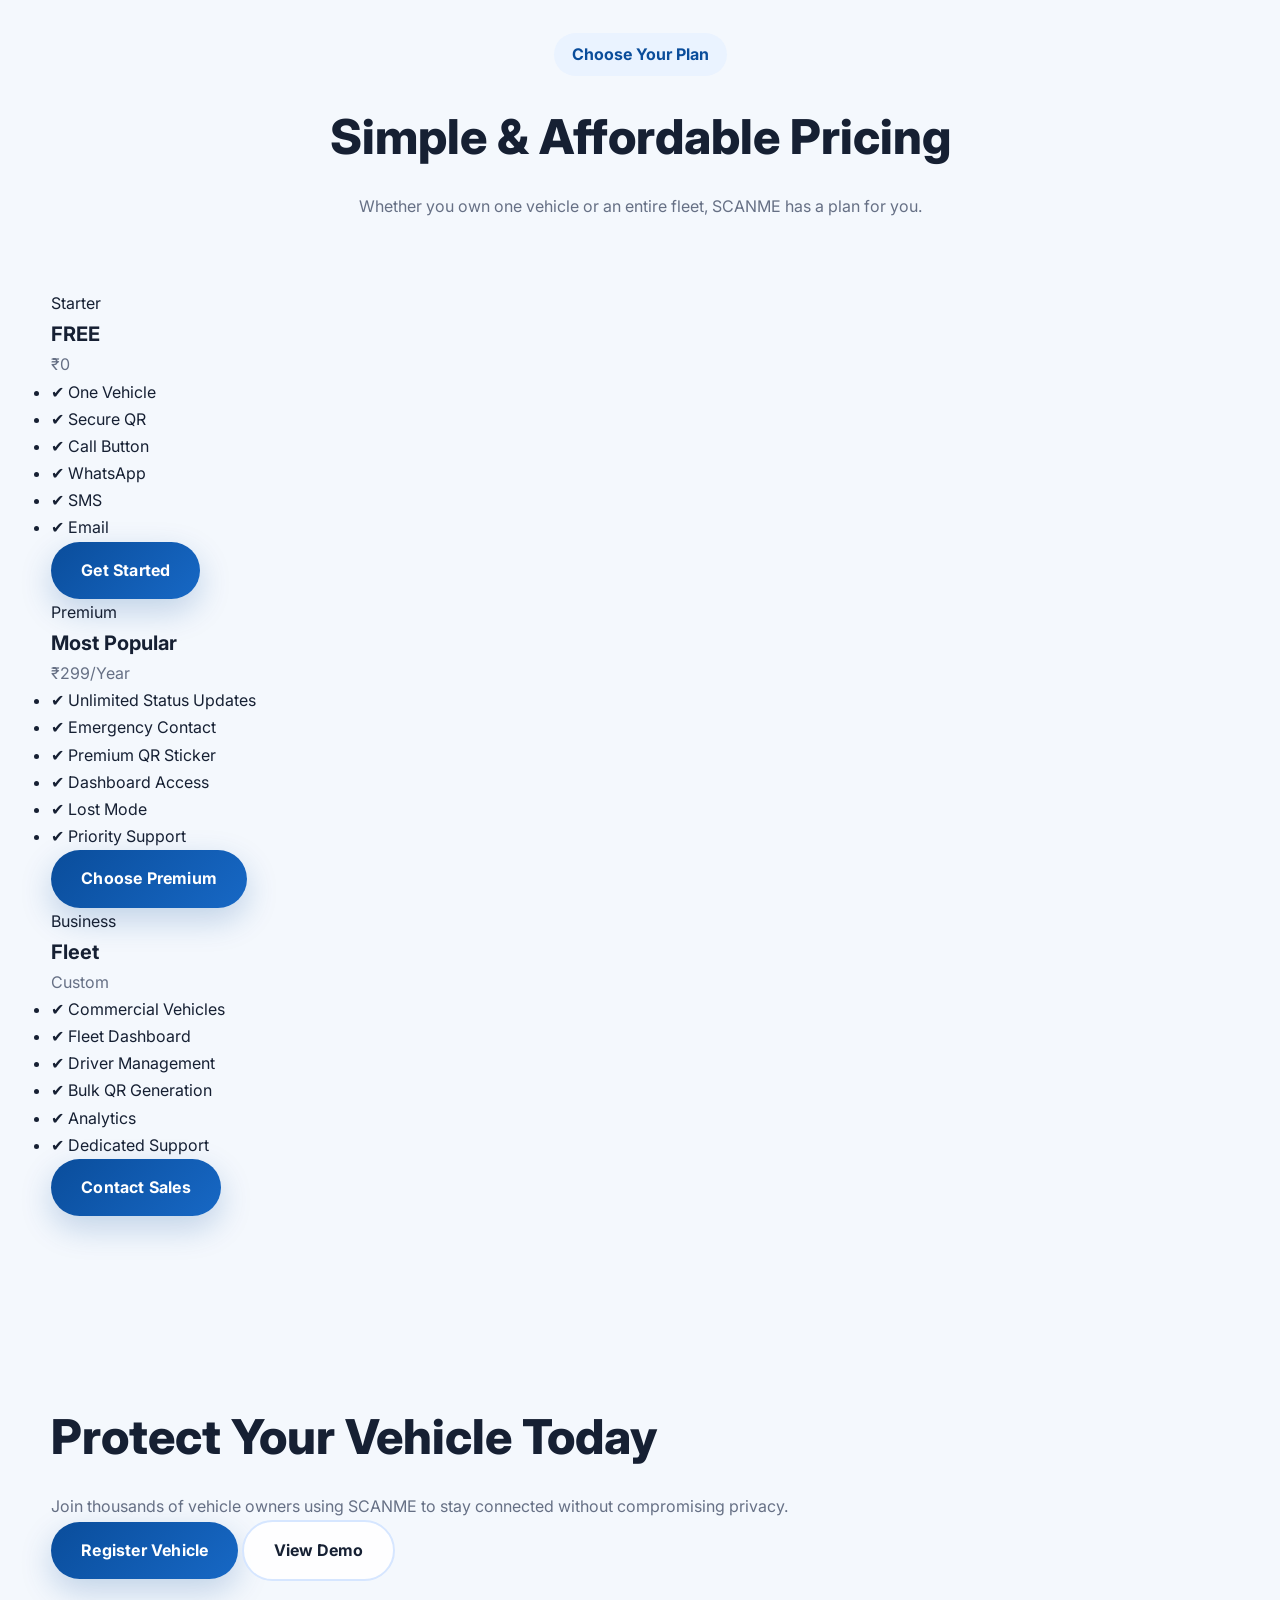
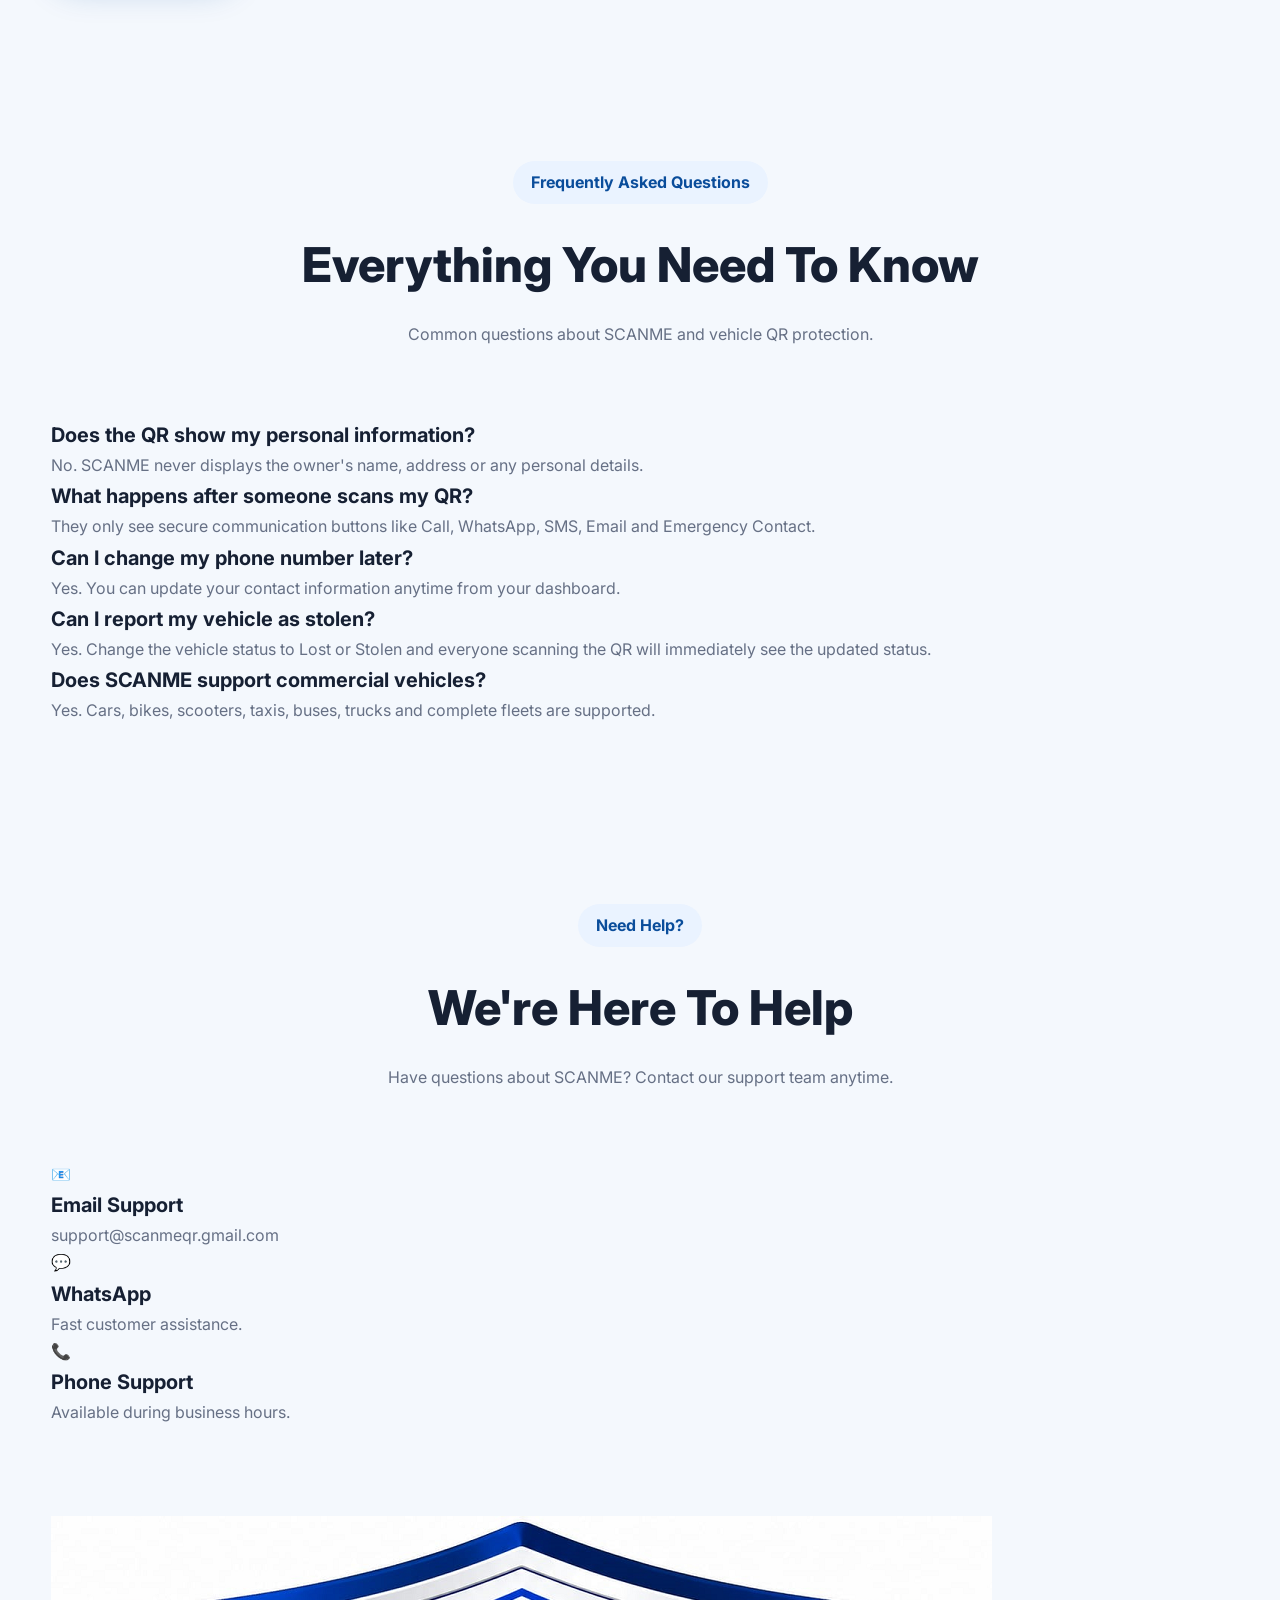
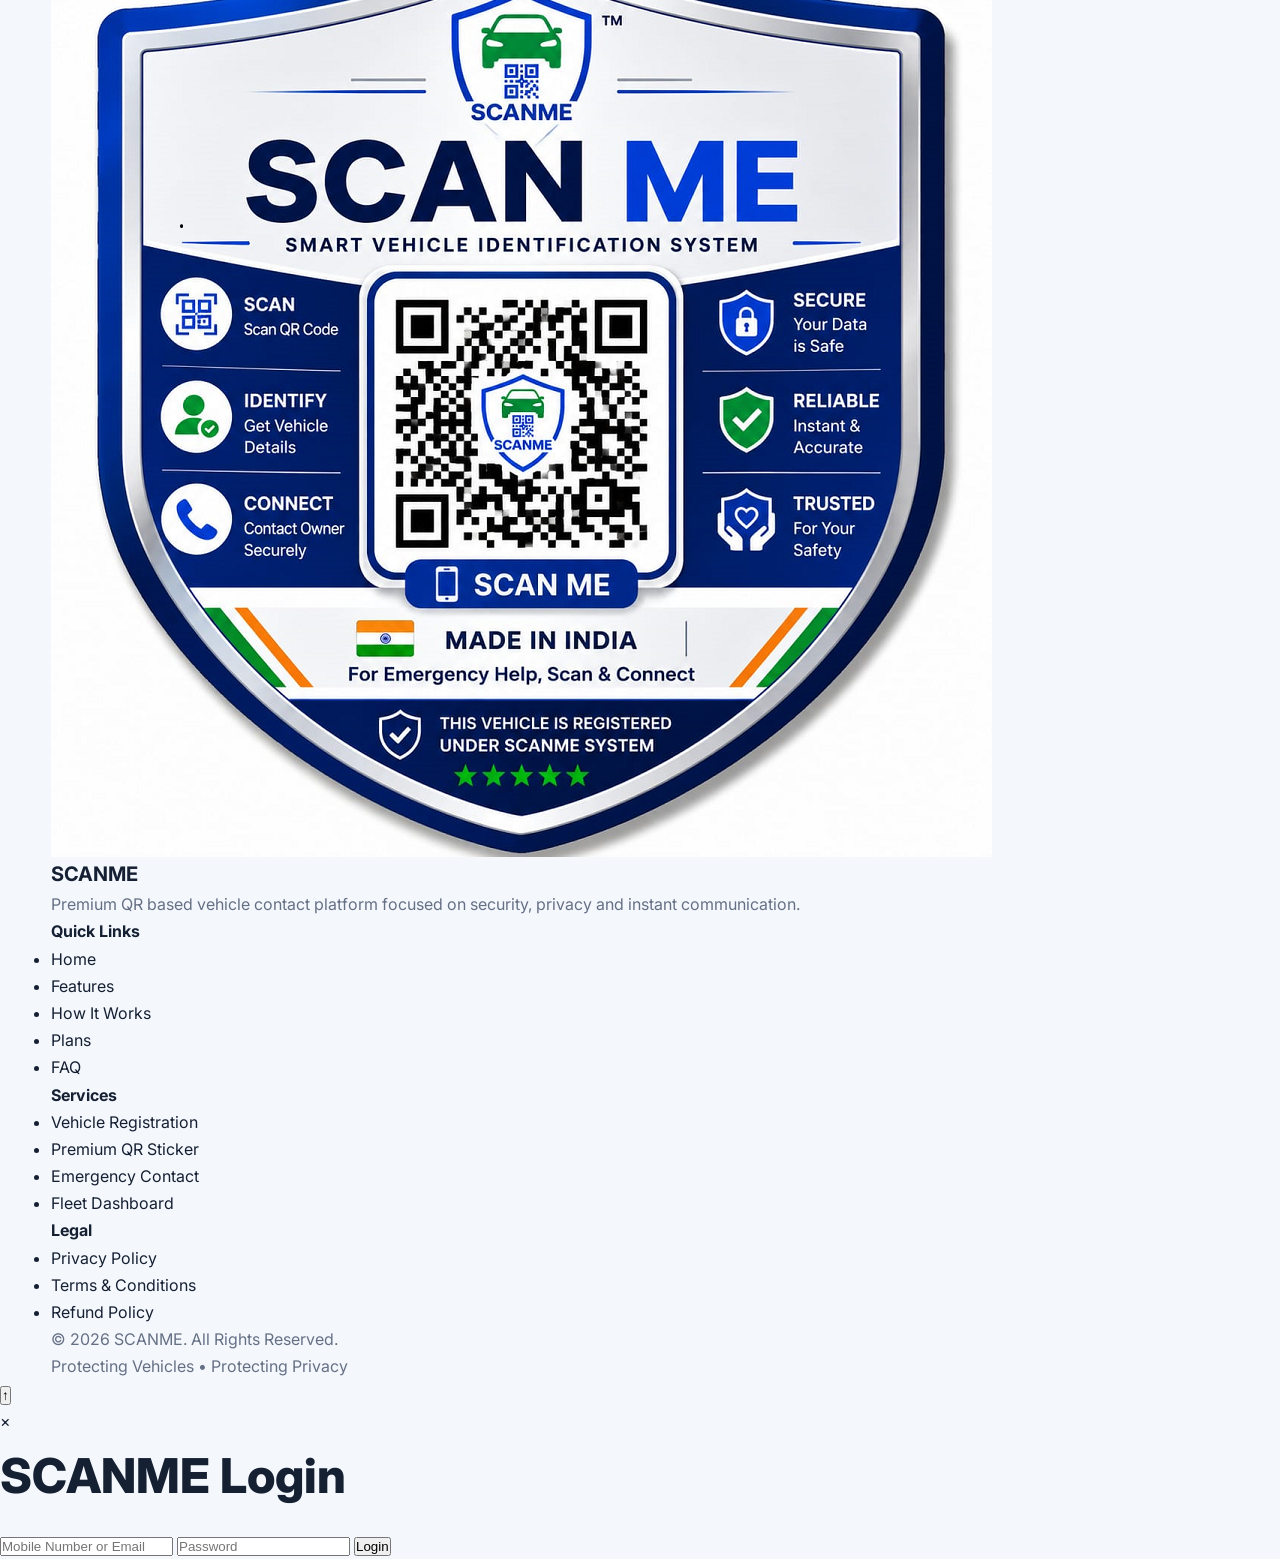
==== commit 463977ac: "Update index.html" ====
--- a/index.html
+++ b/index.html
@@ -1046,10 +1046,47 @@
 </div>
 
 <!-- ================= END MODULE POPUP ================= -->
-    
-<!-- SCRIPT -->
+
+<!-- ================= LOGIN MODAL ================= -->
+
+<div id="loginModal" class="scanme-modal">
+
+    <div class="scanme-modal-box">
+
+        <span class="scanme-close" id="closeLoginModal">&times;</span>
+
+        <h2>SCANME Login</h2>
+
+        <form id="loginForm">
+
+            <input
+                type="text"
+                id="login"
+                placeholder="Mobile Number or Email"
+                required>
+
+            <input
+                type="password"
+                id="password"
+                placeholder="Password"
+                required>
+
+            <button type="submit" id="loginSubmit">
+                Login
+            </button>
+
+            <div id="loginMessage"></div>
+
+        </form>
+
+    </div>
+
+</div>
+
+<!-- ================= SCRIPTS ================= -->
+
 <script src="assets/js/main.js"></script>
+<script src="assets/js/auth.js"></script>
 
 </body>
 </html>
-
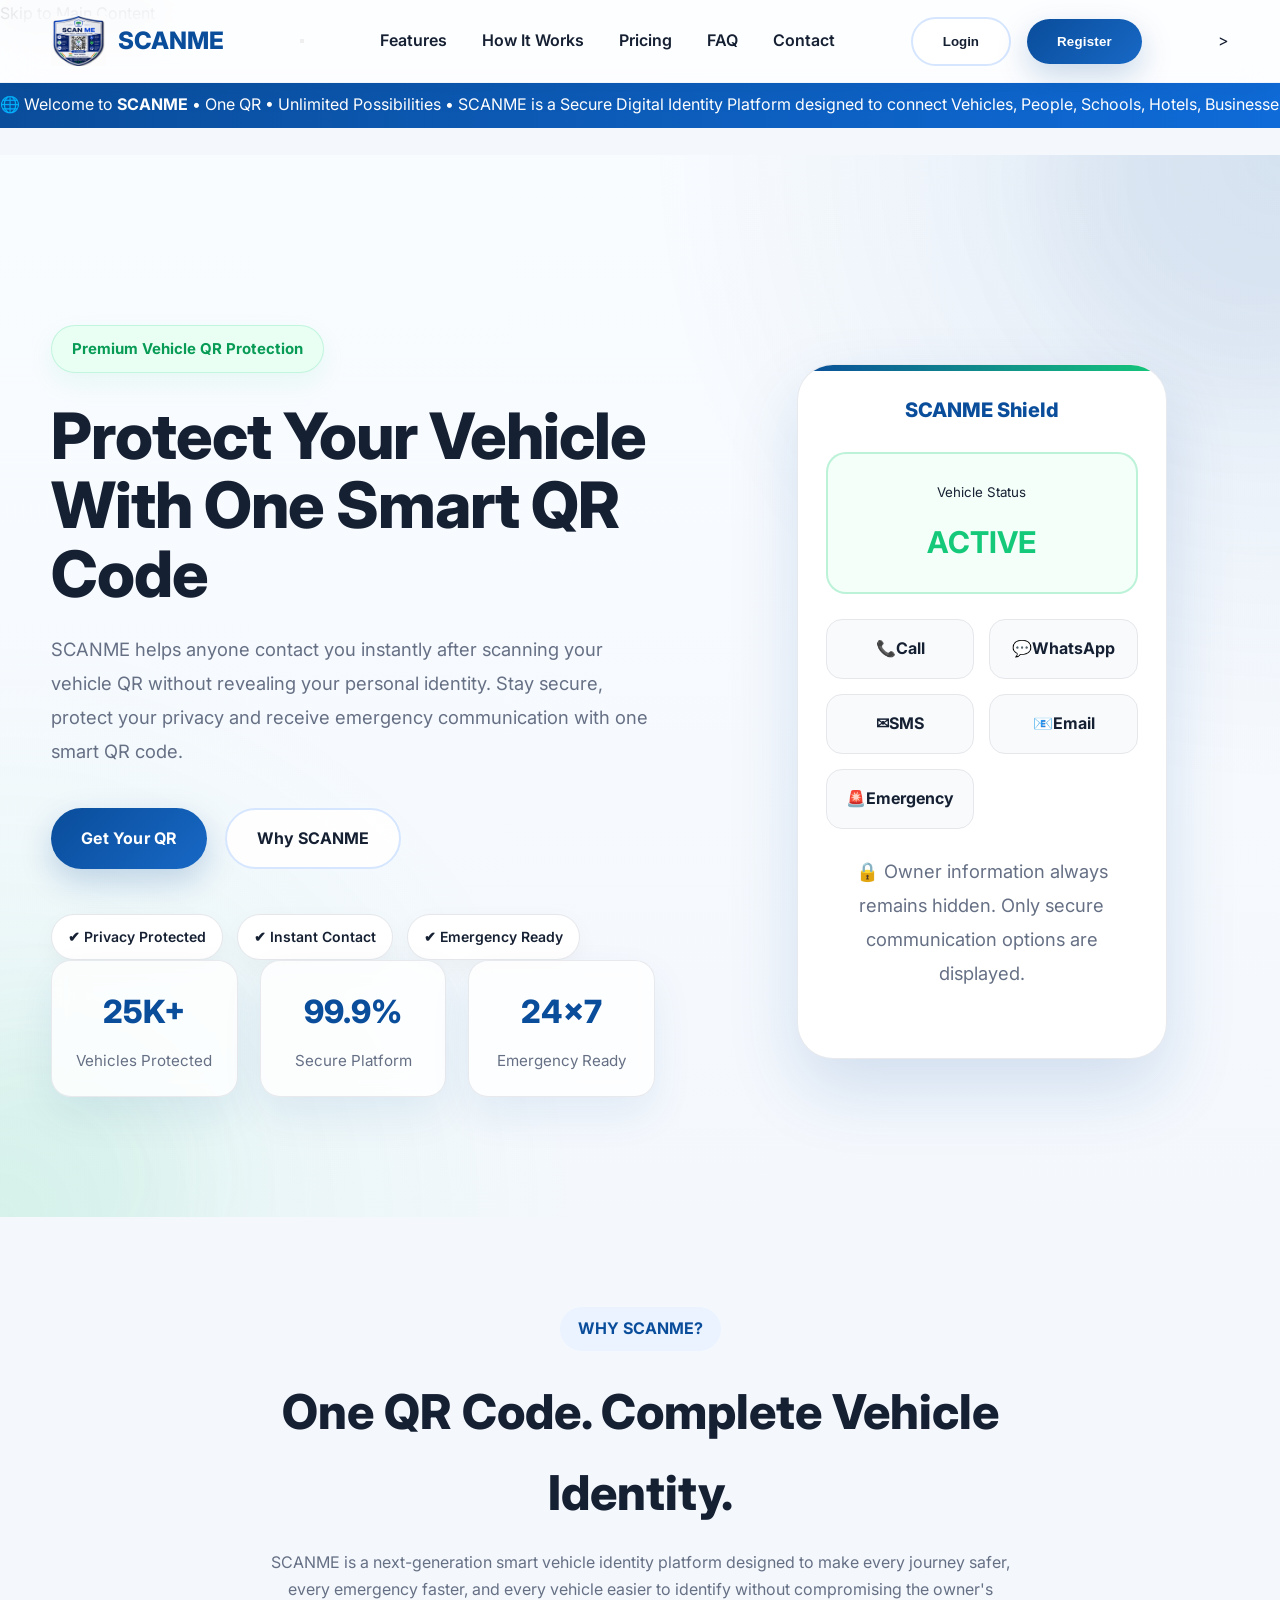
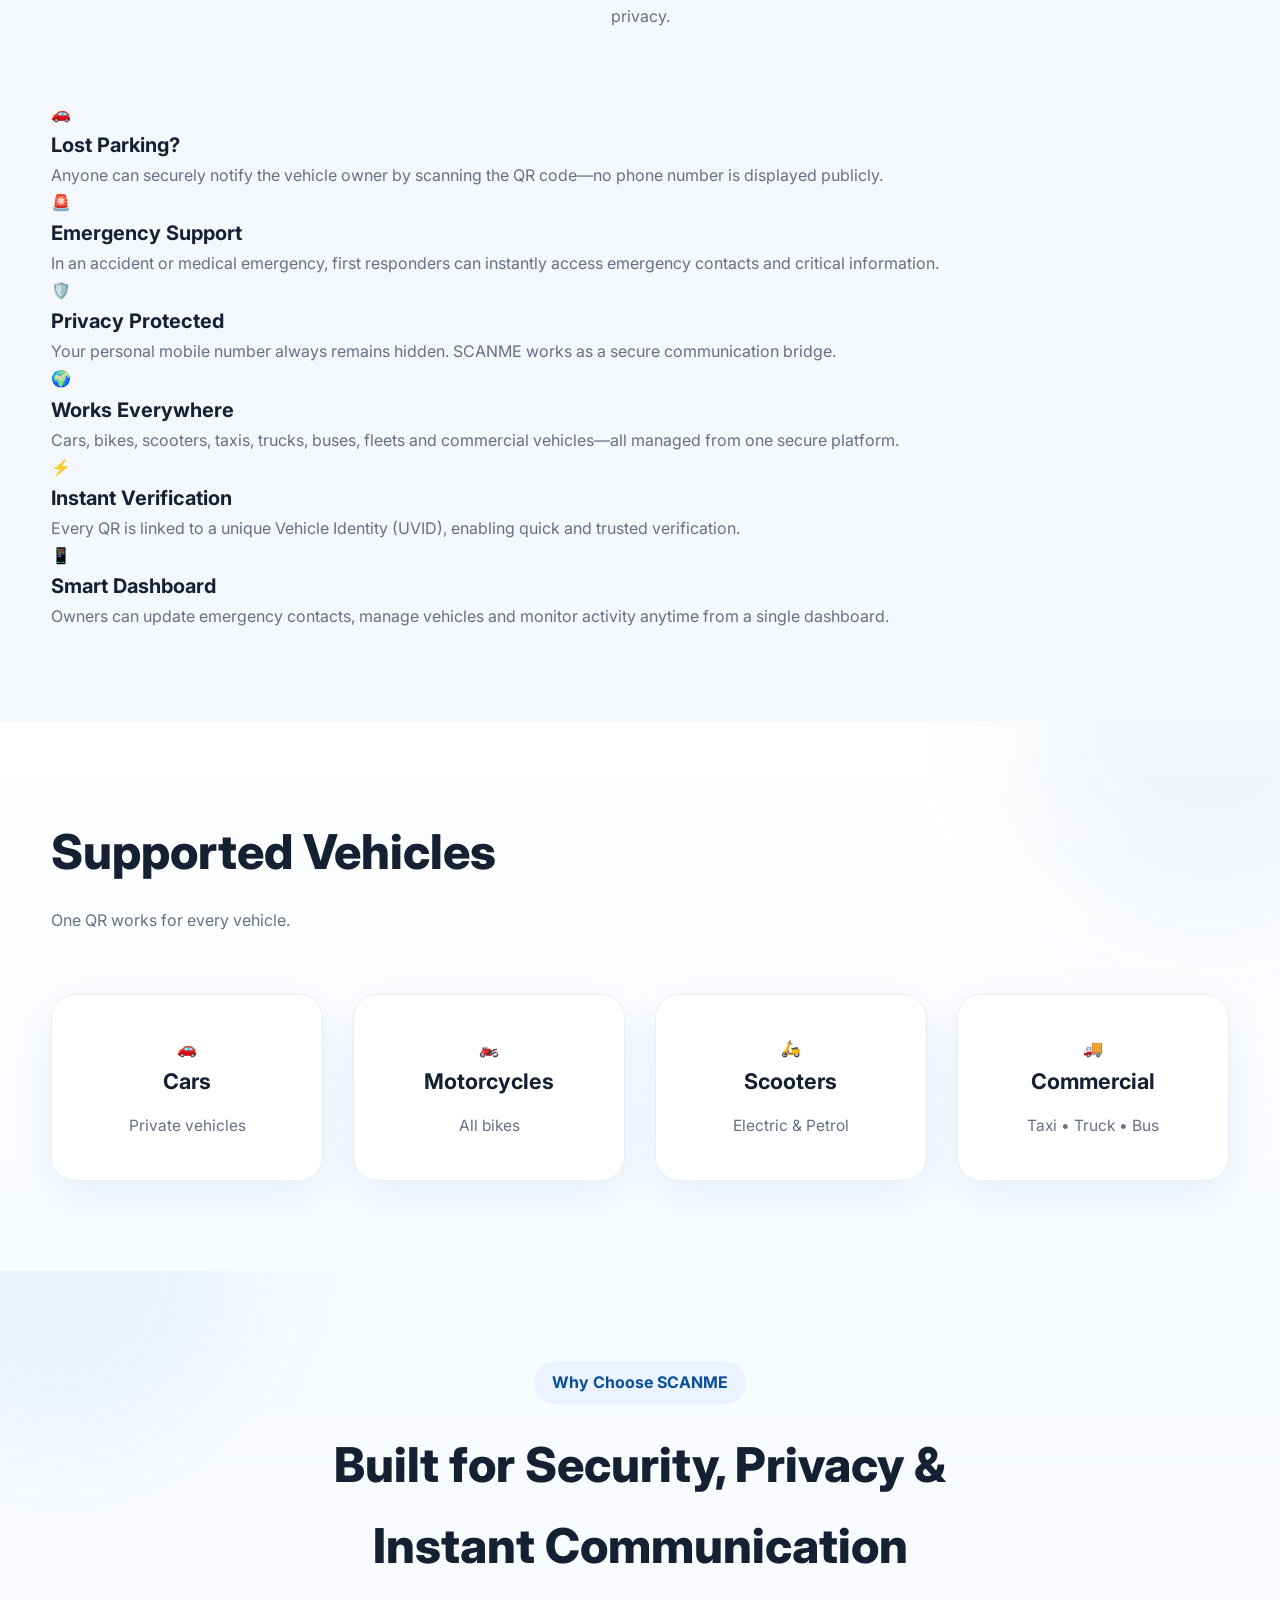
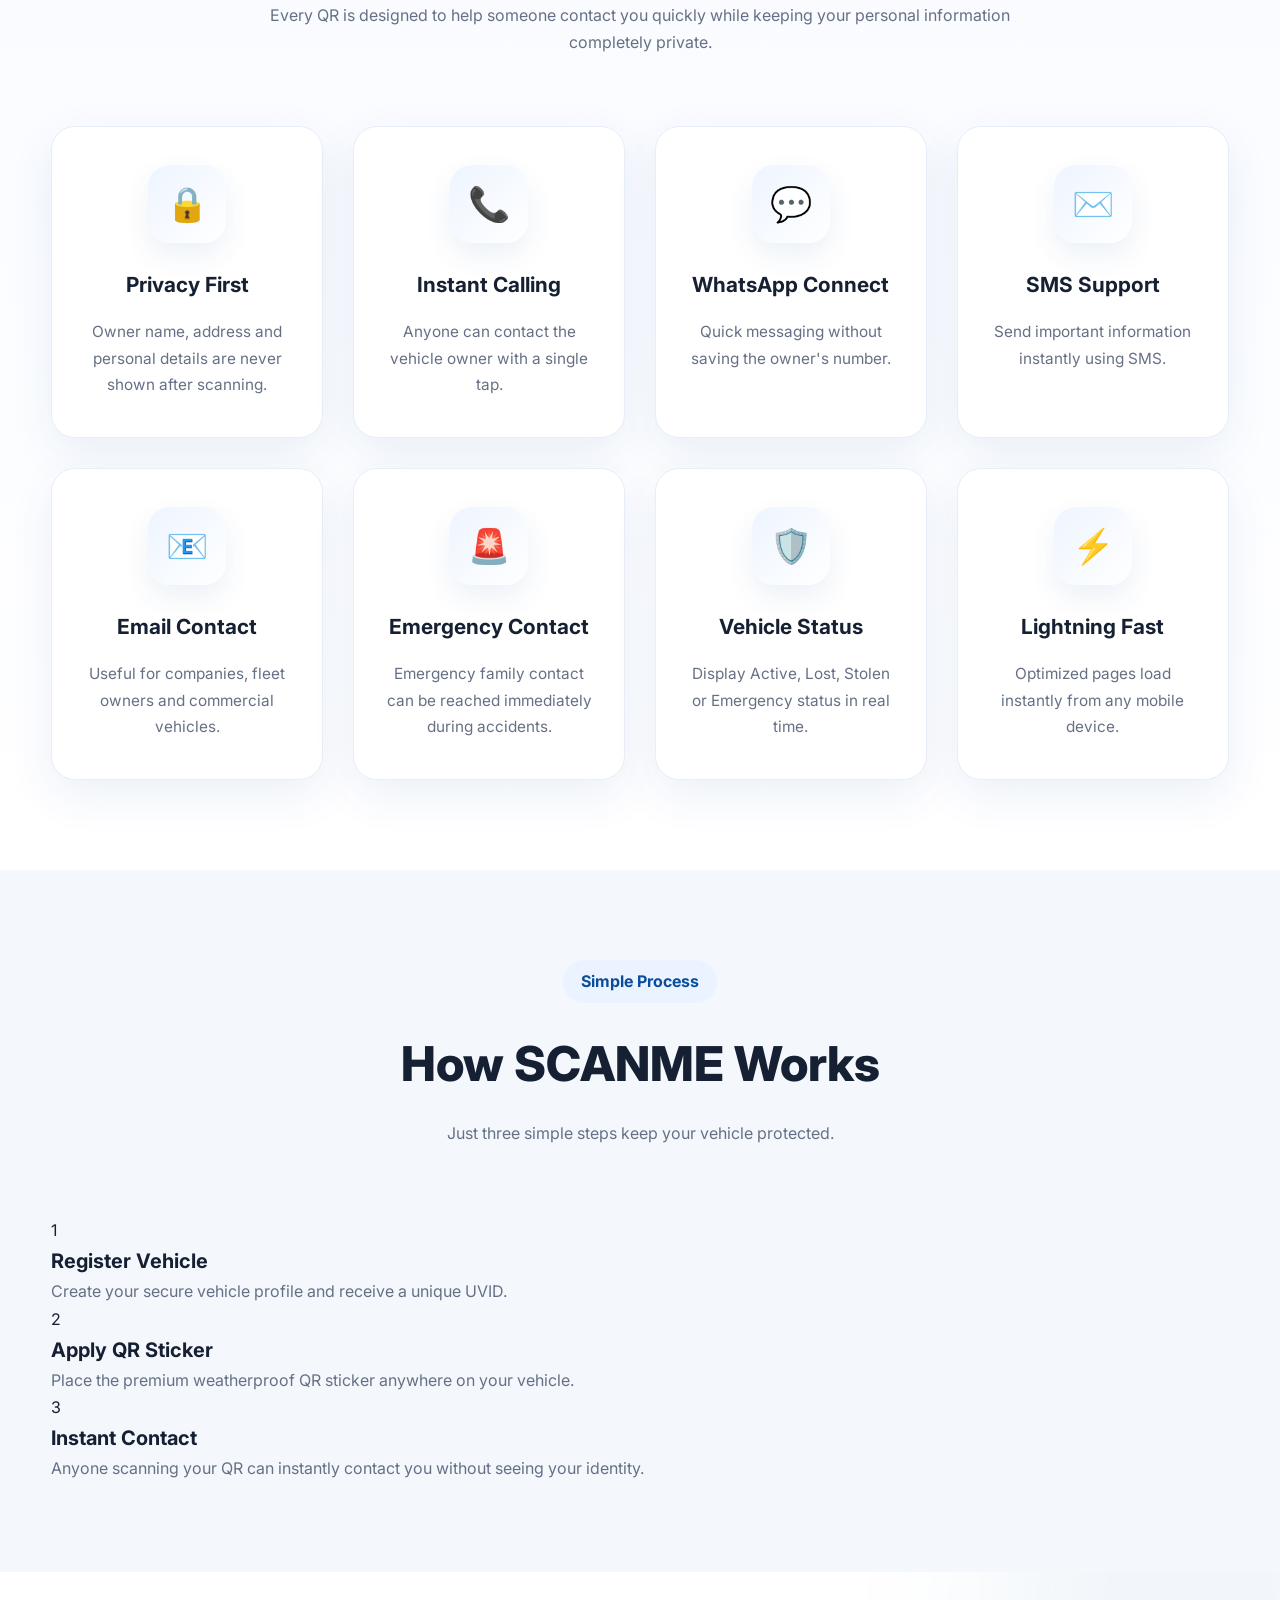
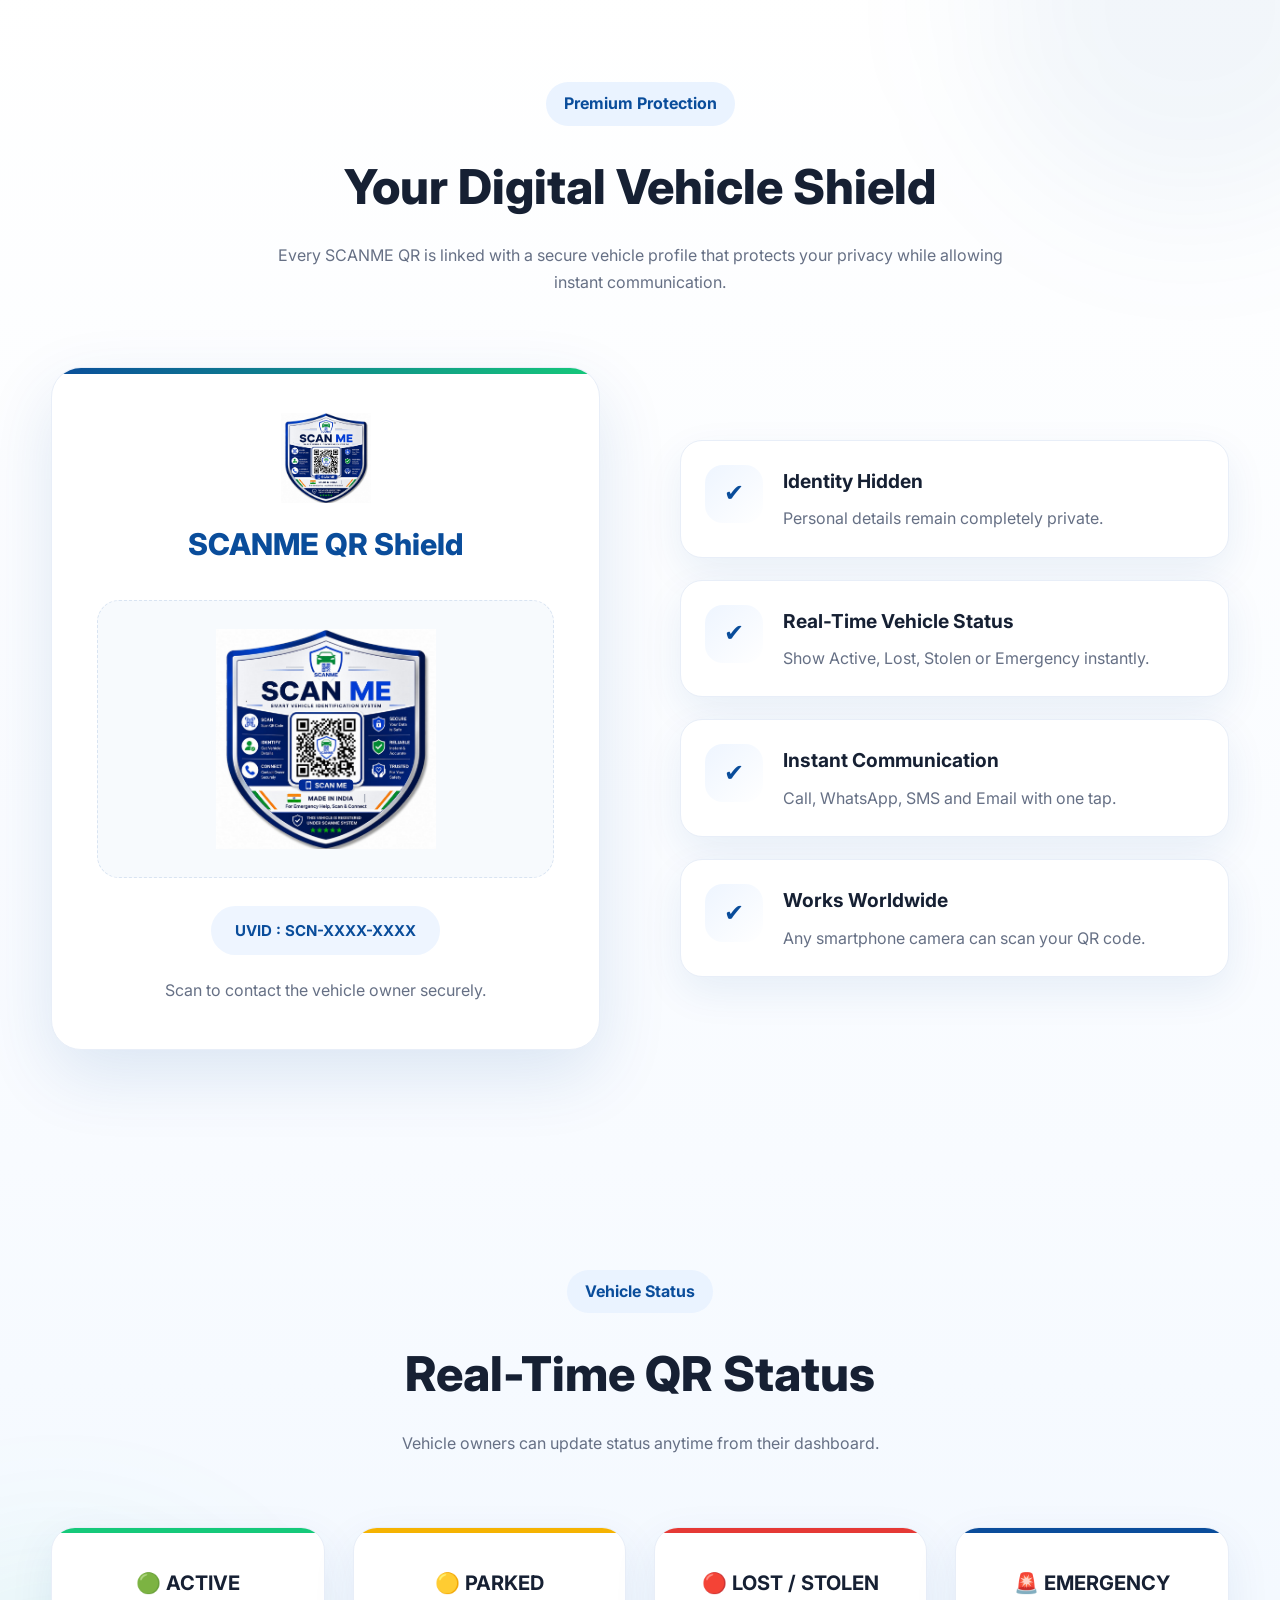
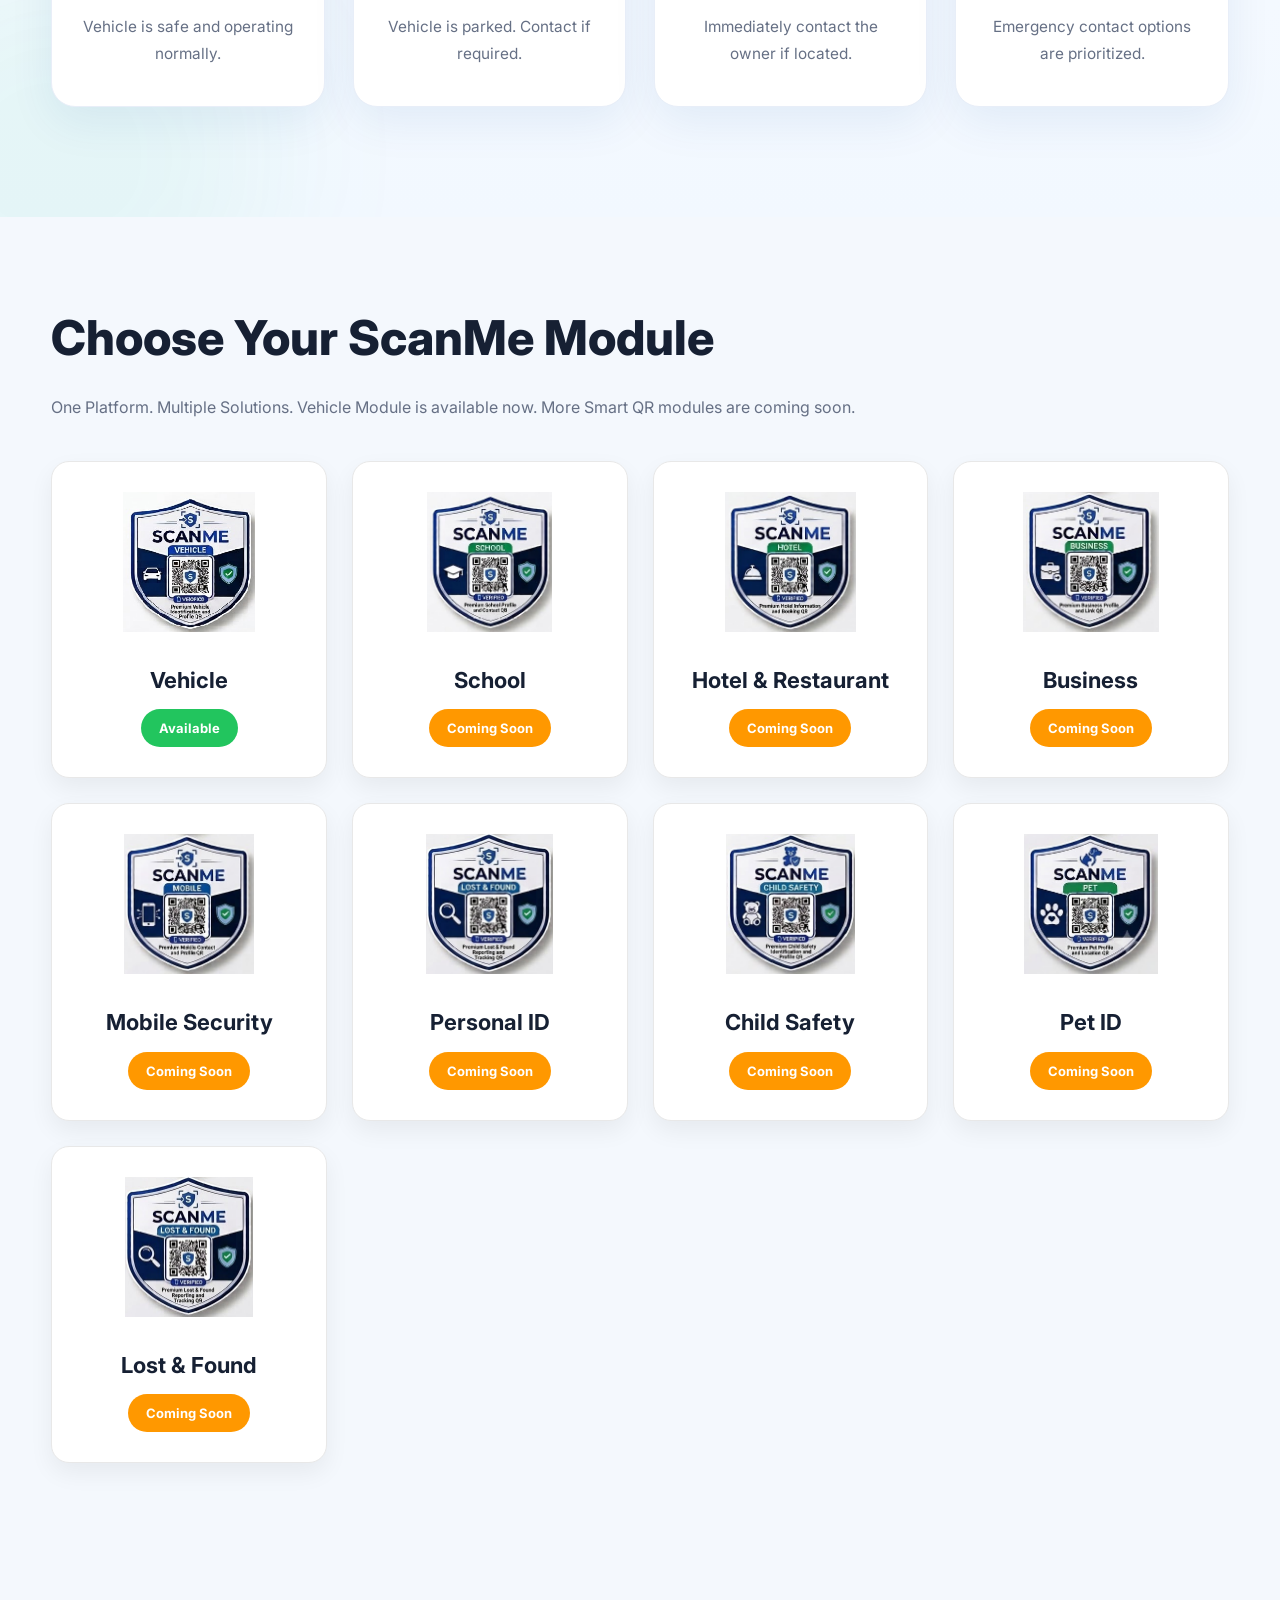
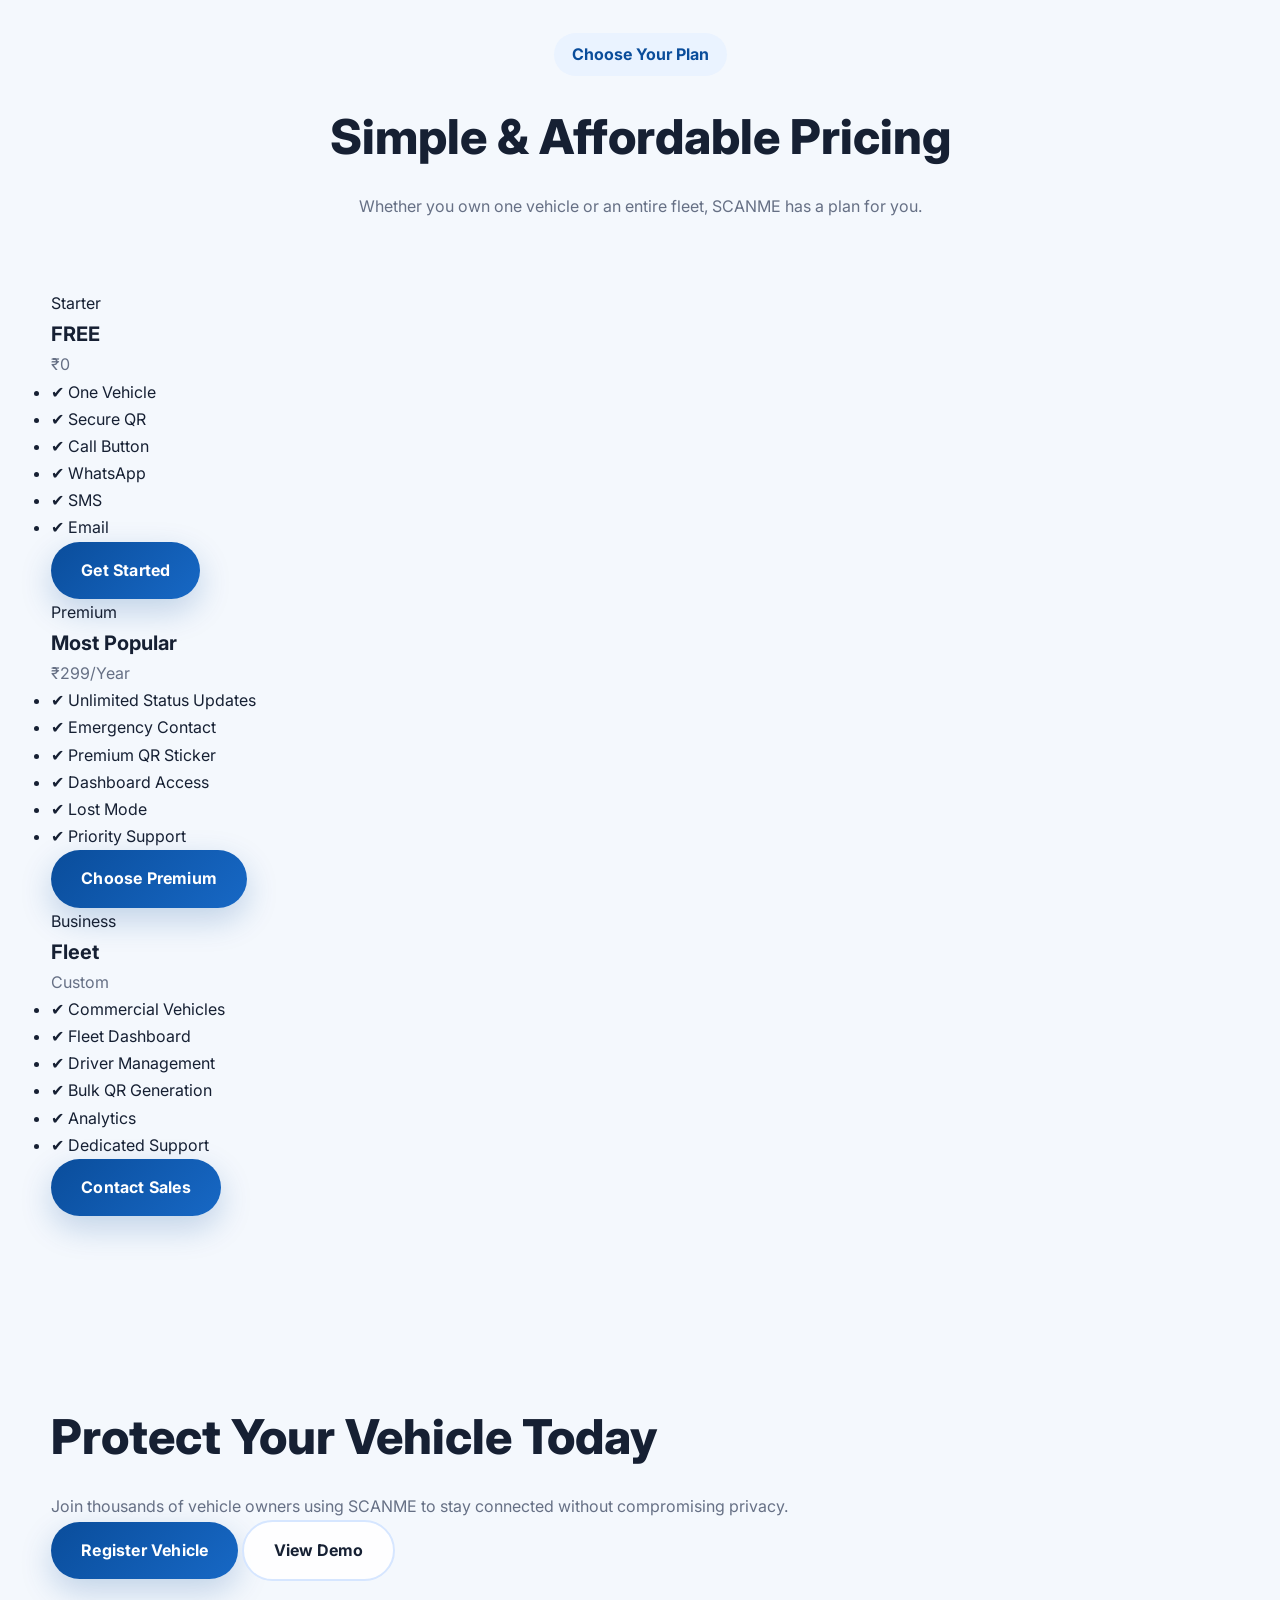
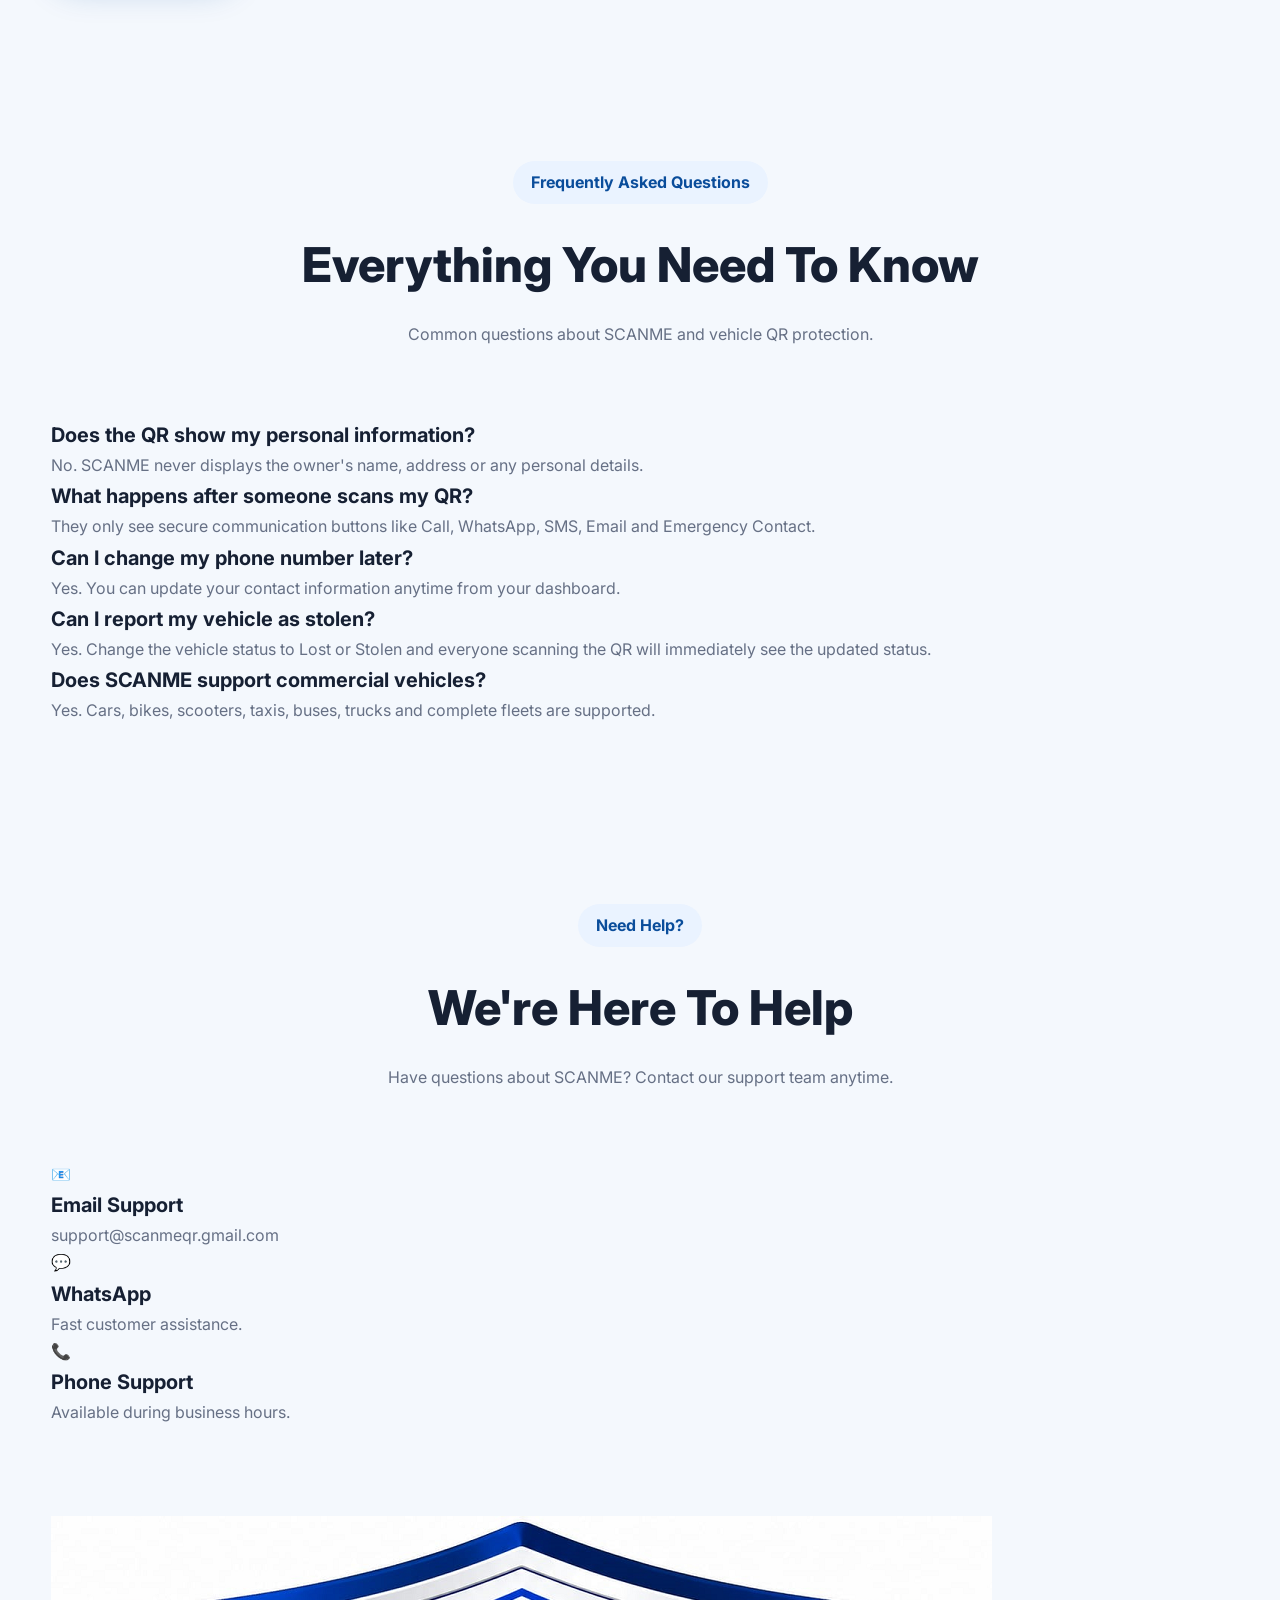
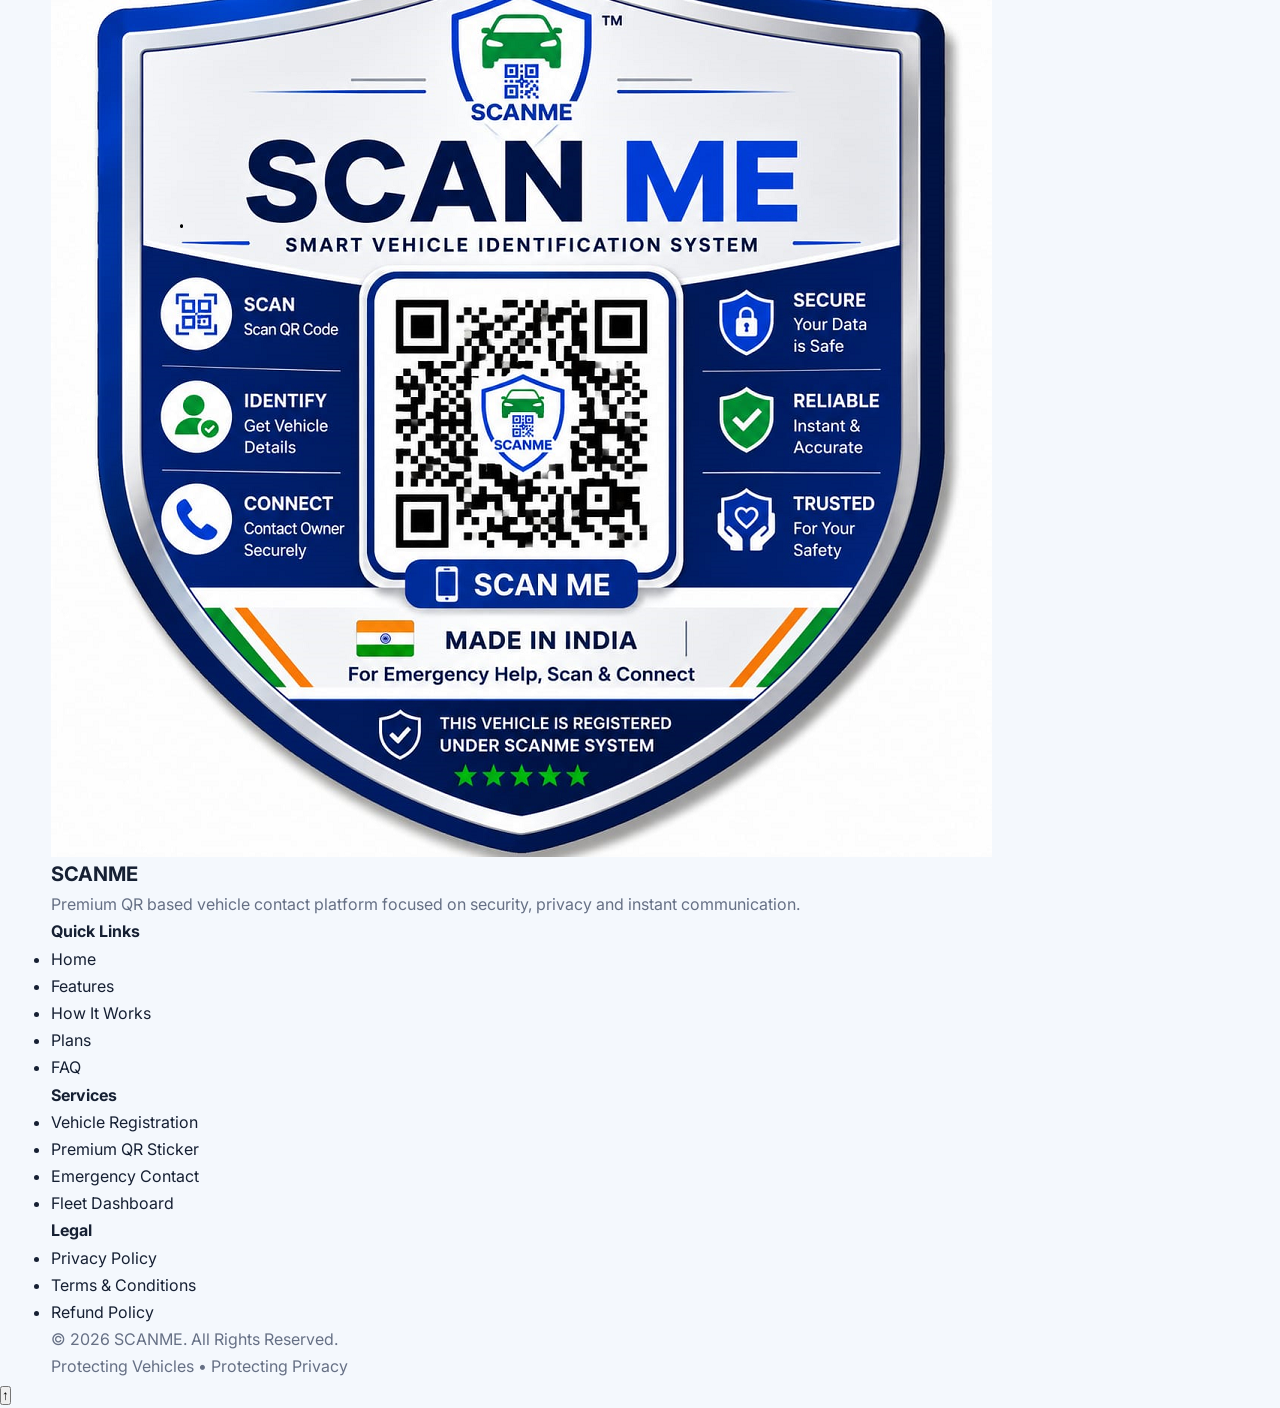
==== commit 4e89fb17: "Add files via upload" ====
--- a/index.html
+++ b/index.html
@@ -1,1092 +1,1092 @@
-<!DOCTYPE html>
-<html lang="en">
-
-<head>
-
-    <meta charset="UTF-8">
-    <meta http-equiv="X-UA-Compatible" content="IE=edge">
-    <meta name="viewport" content="width=device-width, initial-scale=1.0, viewport-fit=cover">
-
-    <title>SCANME | Smart Vehicle QR Emergency Contact Platform</title>
-
-    <meta name="description" content="Protect your car, bike, scooter and commercial vehicle with SCANME QR. Secure vehicle identification with instant emergency contact, privacy protection and real-time vehicle status.">
-
-    <meta name="keywords" content="SCANME, Vehicle QR, Smart QR, Car QR Code, Bike QR Code, Emergency Contact QR, Vehicle Safety, Lost Vehicle QR, Commercial Vehicle QR">
-
-    <meta name="author" content="SCANME">
-
-    <meta name="robots" content="index,follow,max-image-preview:large">
-
-    <meta name="theme-color" content="#0f172a">
-
-    <meta name="application-name" content="SCANME">
-
-    <meta name="apple-mobile-web-app-capable" content="yes">
-
-    <meta name="apple-mobile-web-app-status-bar-style" content="default">
-
-    <meta name="apple-mobile-web-app-title" content="SCANME">
-
-    <meta name="format-detection" content="telephone=no">
-
-    <meta name="color-scheme" content="light">
-
-    <meta name="referrer" content="strict-origin-when-cross-origin">
-
-    <link rel="canonical" href="https://scanmeqr.in/">
-
-    <!-- Open Graph -->
-    <meta property="og:type" content="website">
-    <meta property="og:site_name" content="SCANME">
-    <meta property="og:title" content="SCANME | Smart Vehicle QR Emergency Contact Platform">
-    <meta property="og:description" content="Protect your vehicle with a secure QR that enables instant communication while keeping your personal information completely private.">
-    <meta property="og:url" content="https://scanmeqr.in/">
-    <meta property="og:image" content="https://scanmeqr.in/assets/images/og-image.jpg">
-    <meta property="og:image:alt" content="SCANME Vehicle QR">
-
-    <!-- Twitter -->
-    <meta name="twitter:card" content="summary_large_image">
-    <meta name="twitter:title" content="SCANME | Smart Vehicle QR">
-    <meta name="twitter:description" content="Secure QR platform for vehicles with instant emergency communication.">
-    <meta name="twitter:image" content="https://scanmeqr.in/assets/images/og-image.jpg">
-
-    <!-- Icons -->
-    <link rel="icon" type="image/png" href="assets/images/logo.png">
-    <link rel="apple-touch-icon" href="assets/images/logo.png">
-
-    <!-- Fonts -->
-    <link href="https://fonts.googleapis.com/css2?family=Poppins:wght@300;400;500;600;700;800&display=swap" rel="stylesheet">
-
-    <!-- CSS -->
-    <link rel="stylesheet" href="assets/css/style.css">
-
-    <!-- Structured Data -->
-    <script type="application/ld+json">
-    {
-        "@context": "https://schema.org",
-        "@type": "WebSite",
-        "name": "SCANME",
-        "url": "https://scanmeqr.in/",
-        "description": "Smart Vehicle QR Emergency Contact Platform",
-        "publisher": {
-            "@type": "Organization",
-            "name": "SCANME"
-        }
-    }
-    </script>
-
-</head>
-
-<body>
-
-<a href="#main-content" class="skip-link">Skip to Main Content</a>
-
-<header class="site-header" role="banner">
-
-    <nav class="navbar" aria-label="Primary Navigation">
-
-        <div class="container">
-
-            <a href="/" class="logo" aria-label="SCANME Home">
-                <img src="assets/images/logo.png" alt="SCANME Logo" width="50" height="50">
-                <span>SCANME</span>
-            </a>
-
-            <button class="menu-toggle" type="button" aria-label="Open Navigation Menu">
-                <span></span>
-                <span></span>
-                <span></span>
-            </button>
-
-            <ul class="nav-links" id="primary-navigation">
-                <li><a href="#features">Features</a></li>
-                <li><a href="#how">How It Works</a></li>
-                <li><a href="#plans">Pricing</a></li>
-                <li><a href="#faq">FAQ</a></li>
-                <li><a href="#contact">Contact</a></li>
-            </ul>
-
-            <div class="nav-buttons">
-
-    <button
-        type="button"
-        class="btn-secondary"
-        id="loginBtn">
-        Login
-    </button>
-
-    <button
-        type="button"
-        class="btn-primary"
-        id="registerBtn">
-        Register
-    </button>
-
-</div>>
-
-    </nav>
-
-</header>
-
-<!-- ================= TOP SCROLL BAR START ================= -->
-
-<div class="top-scroll-bar">
-
-    <div class="scroll-track">
-
-        <span>
-
-            🌐 Welcome to <strong>SCANME</strong> •
-            One QR • Unlimited Possibilities •
-            SCANME is a Secure Digital Identity Platform designed to connect Vehicles, People, Schools, Hotels, Businesses and Everyday Essentials through Smart QR Technology •
-            🚗 Vehicle Registration Available Now •
-            Protect Your Vehicle with Smart QR •
-            Privacy First •
-            Instant Emergency Contact •
-            🎓 School Module Coming Soon •
-            🏨 Hotel & Restaurant Module Coming Soon •
-            🏢 Business Module Coming Soon •
-            📱 Mobile Security Module Coming Soon •
-            👤 Personal Digital ID Coming Soon •
-            👶 Child Safety Module Coming Soon •
-            🐾 Pet ID Module Coming Soon •
-            🔍 Lost & Found Module Coming Soon •
-            Secure • Smart • Simple •
-            Powered by SCANME
-
-        </span>
-
-        <span>
-
-            🌐 Welcome to <strong>SCANME</strong> •
-            One QR • Unlimited Possibilities •
-            SCANME is a Secure Digital Identity Platform designed to connect Vehicles, People, Schools, Hotels, Businesses and Everyday Essentials through Smart QR Technology •
-            🚗 Vehicle Registration Available Now •
-            Protect Your Vehicle with Smart QR •
-            Privacy First •
-            Instant Emergency Contact •
-            🎓 School Module Coming Soon •
-            🏨 Hotel & Restaurant Module Coming Soon •
-            🏢 Business Module Coming Soon •
-            📱 Mobile Security Module Coming Soon •
-            👤 Personal Digital ID Coming Soon •
-            👶 Child Safety Module Coming Soon •
-            🐾 Pet ID Module Coming Soon •
-            🔍 Lost & Found Module Coming Soon •
-            Secure • Smart • Simple •
-            Powered by SCANME
-
-        </span>
-
-    </div>
-
-</div>
-
-<!-- ================= TOP SCROLL BAR END ================= -->
-<!-- MAIN CONTENT START -->
-<main id="main-content">
-
-
-<!-- HERO SECTION -->
-<section class="hero" id="hero" aria-labelledby="hero-title">
-
-    <div class="container hero-grid">
-
-        <article class="hero-left">
-
-            <span class="badge">Premium Vehicle QR Protection</span>
-
-            <h1 id="hero-title">
-                Protect Your Vehicle With One Smart QR Code
-            </h1>
-
-            <p class="hero-description">
-                SCANME helps anyone contact you instantly after scanning your vehicle QR without revealing your personal identity.
-                Stay secure, protect your privacy and receive emergency communication with one smart QR code.
-            </p>
-
-            <div class="hero-buttons">
-                <a href="#plans" class="btn-primary">Get Your QR</a>
-                <a href="#about" class="btn-secondary">Why SCANME</a>
-            </div>
-
-            <div class="hero-trust">
-                <span>✔ Privacy Protected</span>
-                <span>✔ Instant Contact</span>
-                <span>✔ Emergency Ready</span>
-            </div>
-
-            <div class="hero-stats">
-                <div class="stat-box">
-                    <h2>25K+</h2>
-                    <p>Vehicles Protected</p>
-                </div>
-
-                <div class="stat-box">
-                    <h2>99.9%</h2>
-                    <p>Secure Platform</p>
-                </div>
-
-                <div class="stat-box">
-                    <h2>24×7</h2>
-                    <p>Emergency Ready</p>
-                </div>
-            </div>
-
-        </article>
-
-        <aside class="hero-right">
-
-            <div class="phone-mockup">
-
-                <div class="phone-header">
-                    SCANME Shield
-                </div>
-
-                <div class="status-box active">
-                    <small>Vehicle Status</small>
-                    <h3>ACTIVE</h3>
-                </div>
-
-                <div class="action-grid">
-
-                    <a href="#">📞 <span>Call</span></a>
-                    <a href="#">💬 <span>WhatsApp</span></a>
-                    <a href="#">✉ <span>SMS</span></a>
-                    <a href="#">📧 <span>Email</span></a>
-                    <a href="#">🚨 <span>Emergency</span></a>
-
-                </div>
-
-                <p class="privacy-note">
-                    🔒 Owner information always remains hidden. Only secure communication options are displayed.
-                </p>
-
-            </div>
-
-        </aside>
-
-    </div>
-
-</section>
-
-<!-- ================= SCANME STORY SECTION START ================= -->
-
-<section class="story-section" id="about">
-
-<div class="container">
-
-<div class="section-title">
-
-<span>WHY SCANME?</span>
-
-<h2>One QR Code. Complete Vehicle Identity.</h2>
-
-<p>
-SCANME is a next-generation smart vehicle identity platform designed to make every journey safer, every emergency faster, and every vehicle easier to identify without compromising the owner's privacy.
-</p>
-
-</div>
-
-<div class="story-grid">
-
-<div class="story-card">
-<div class="story-icon">🚗</div>
-<h3>Lost Parking?</h3>
-<p>Anyone can securely notify the vehicle owner by scanning the QR code—no phone number is displayed publicly.</p>
-</div>
-
-<div class="story-card">
-<div class="story-icon">🚨</div>
-<h3>Emergency Support</h3>
-<p>In an accident or medical emergency, first responders can instantly access emergency contacts and critical information.</p>
-</div>
-
-<div class="story-card">
-<div class="story-icon">🛡️</div>
-<h3>Privacy Protected</h3>
-<p>Your personal mobile number always remains hidden. SCANME works as a secure communication bridge.</p>
-</div>
-
-<div class="story-card">
-<div class="story-icon">🌍</div>
-<h3>Works Everywhere</h3>
-<p>Cars, bikes, scooters, taxis, trucks, buses, fleets and commercial vehicles—all managed from one secure platform.</p>
-</div>
-
-<div class="story-card">
-<div class="story-icon">⚡</div>
-<h3>Instant Verification</h3>
-<p>Every QR is linked to a unique Vehicle Identity (UVID), enabling quick and trusted verification.</p>
-</div>
-
-<div class="story-card">
-<div class="story-icon">📱</div>
-<h3>Smart Dashboard</h3>
-<p>Owners can update emergency contacts, manage vehicles and monitor activity anytime from a single dashboard.</p>
-</div>
-
-</div>
-
-</div>
-
-</section>
-
-<!-- ================= SCANME STORY SECTION END ================= -->
-
-<!-- VEHICLE SECTION -->
-<section class="vehicle-section">
-
-    <div class="container">
-
-        <h2>Supported Vehicles</h2>
-        <p>One QR works for every vehicle.</p>
-
-        <div class="vehicle-grid">
-
-            <div class="vehicle-card">
-                🚗
-                <h3>Cars</h3>
-                <p>Private vehicles</p>
-            </div>
-
-            <div class="vehicle-card">
-                🏍️
-                <h3>Motorcycles</h3>
-                <p>All bikes</p>
-            </div>
-
-            <div class="vehicle-card">
-                🛵
-                <h3>Scooters</h3>
-                <p>Electric & Petrol</p>
-            </div>
-
-            <div class="vehicle-card">
-                🚚
-                <h3>Commercial</h3>
-                <p>Taxi • Truck • Bus</p>
-            </div>
-
-        </div>
-
-    </div>
-
-</section>
-
-<!-- FEATURES SECTION -->
-<section id="features" class="features">
-
-    <div class="container">
-
-        <div class="section-title">
-
-            <span>Why Choose SCANME</span>
-            <h2>Built for Security, Privacy & Instant Communication</h2>
-
-            <p>
-                Every QR is designed to help someone contact you quickly while keeping your personal information completely private.
-            </p>
-
-        </div>
-
-        <div class="features-grid">
-
-            <div class="feature-card">
-                <div class="feature-icon">🔒</div>
-                <h3>Privacy First</h3>
-                <p>Owner name, address and personal details are never shown after scanning.</p>
-            </div>
-
-            <div class="feature-card">
-                <div class="feature-icon">📞</div>
-                <h3>Instant Calling</h3>
-                <p>Anyone can contact the vehicle owner with a single tap.</p>
-            </div>
-
-            <div class="feature-card">
-                <div class="feature-icon">💬</div>
-                <h3>WhatsApp Connect</h3>
-                <p>Quick messaging without saving the owner's number.</p>
-            </div>
-
-            <div class="feature-card">
-                <div class="feature-icon">✉️</div>
-                <h3>SMS Support</h3>
-                <p>Send important information instantly using SMS.</p>
-            </div>
-
-            <div class="feature-card">
-                <div class="feature-icon">📧</div>
-                <h3>Email Contact</h3>
-                <p>Useful for companies, fleet owners and commercial vehicles.</p>
-            </div>
-
-            <div class="feature-card">
-                <div class="feature-icon">🚨</div>
-                <h3>Emergency Contact</h3>
-                <p>Emergency family contact can be reached immediately during accidents.</p>
-            </div>
-
-            <div class="feature-card">
-                <div class="feature-icon">🛡️</div>
-                <h3>Vehicle Status</h3>
-                <p>Display Active, Lost, Stolen or Emergency status in real time.</p>
-            </div>
-
-            <div class="feature-card">
-                <div class="feature-icon">⚡</div>
-                <h3>Lightning Fast</h3>
-                <p>Optimized pages load instantly from any mobile device.</p>
-            </div>
-
-        </div>
-
-    </div>
-
-</section>
-
-      <!-- HOW IT WORKS -->
-<section id="how" class="how-it-works">
-
-    <div class="container">
-
-        <div class="section-title">
-
-            <span>Simple Process</span>
-            <h2>How SCANME Works</h2>
-
-            <p>Just three simple steps keep your vehicle protected.</p>
-
-        </div>
-
-        <div class="steps">
-
-            <div class="step">
-                <div class="step-number">1</div>
-                <h3>Register Vehicle</h3>
-                <p>Create your secure vehicle profile and receive a unique UVID.</p>
-            </div>
-
-            <div class="step">
-                <div class="step-number">2</div>
-                <h3>Apply QR Sticker</h3>
-                <p>Place the premium weatherproof QR sticker anywhere on your vehicle.</p>
-            </div>
-
-            <div class="step">
-                <div class="step-number">3</div>
-                <h3>Instant Contact</h3>
-                <p>Anyone scanning your QR can instantly contact you without seeing your identity.</p>
-            </div>
-
-        </div>
-
-    </div>
-
-</section>
-
-<!-- QR SHIELD PREVIEW -->
-<section class="shield-preview">
-
-    <div class="container">
-
-        <div class="section-title">
-
-            <span>Premium Protection</span>
-            <h2>Your Digital Vehicle Shield</h2>
-
-            <p>
-                Every SCANME QR is linked with a secure vehicle profile that protects your privacy while allowing instant communication.
-            </p>
-
-        </div>
-
-        <div class="shield-grid">
-
-            <div class="shield-left">
-
-                <div class="qr-card">
-
-                    <div class="qr-header">
-                        <img src="assets/images/logo.png" alt="SCANME Logo">
-                        <h3>SCANME QR Shield</h3>
-                    </div>
-
-                    <div class="qr-placeholder">
-                        <img src="assets/images/qr-demo.png" alt="QR Code">
-                    </div>
-
-                    <div class="uvid">
-                        UVID : SCN-XXXX-XXXX
-                    </div>
-
-                    <p>Scan to contact the vehicle owner securely.</p>
-
-                </div>
-
-            </div>
-
-            <div class="shield-right">
-
-                <div class="benefit">
-                    <span>✔</span>
-                    <div>
-                        <h3>Identity Hidden</h3>
-                        <p>Personal details remain completely private.</p>
-                    </div>
-                </div>
-
-                <div class="benefit">
-                    <span>✔</span>
-                    <div>
-                        <h3>Real-Time Vehicle Status</h3>
-                        <p>Show Active, Lost, Stolen or Emergency instantly.</p>
-                    </div>
-                </div>
-
-                <div class="benefit">
-                    <span>✔</span>
-                    <div>
-                        <h3>Instant Communication</h3>
-                        <p>Call, WhatsApp, SMS and Email with one tap.</p>
-                    </div>
-                </div>
-
-                <div class="benefit">
-                    <span>✔</span>
-                    <div>
-                        <h3>Works Worldwide</h3>
-                        <p>Any smartphone camera can scan your QR code.</p>
-                    </div>
-                </div>
-
-            </div>
-
-        </div>
-
-    </div>
-
-</section>
-
-<!-- LIVE STATUS -->
-<section class="live-status">
-
-    <div class="container">
-
-        <div class="section-title">
-
-            <span>Vehicle Status</span>
-            <h2>Real-Time QR Status</h2>
-
-            <p>Vehicle owners can update status anytime from their dashboard.</p>
-
-        </div>
-
-        <div class="status-grid">
-
-            <div class="status-card active">
-                <h3>🟢 ACTIVE</h3>
-                <p>Vehicle is safe and operating normally.</p>
-            </div>
-
-            <div class="status-card warning">
-                <h3>🟡 PARKED</h3>
-                <p>Vehicle is parked. Contact if required.</p>
-            </div>
-
-            <div class="status-card danger">
-                <h3>🔴 LOST / STOLEN</h3>
-                <p>Immediately contact the owner if located.</p>
-            </div>
-
-            <div class="status-card emergency">
-                <h3>🚨 EMERGENCY</h3>
-                <p>Emergency contact options are prioritized.</p>
-            </div>
-
-        </div>
-
-    </div>
-
-</section>
-
-    <!-- ===========================
-SCANME MODULES
-============================ -->
-
-<section id="modules" class="modules-section">
-
-    <div class="container">
-
-        <div class="section-heading">
-
-            <h2>Choose Your ScanMe Module</h2>
-
-            <p>
-                One Platform. Multiple Solutions.
-                Vehicle Module is available now.
-                More Smart QR modules are coming soon.
-            </p>
-
-        </div>
-
-        <div class="modules-grid">
-
-            <!-- Vehicle -->
-
-            <div class="module-card active" data-module="vehicle">
-
-                <img src="assets/images/modules/vehicle.png" alt="Vehicle">
-
-                <h3>Vehicle</h3>
-
-                <span class="status available">
-                    Available
-                </span>
-
-            </div>
-
-            <!-- School -->
-
-            <div class="module-card" data-module="school">
-
-                <img src="assets/images/modules/school.png" alt="School">
-
-                <h3>School</h3>
-
-                <span class="status soon">
-                    Coming Soon
-                </span>
-
-            </div>
-
-            <!-- Hotel -->
-
-            <div class="module-card" data-module="hotel">
-
-                <img src="assets/images/modules/hotel.png" alt="Hotel">
-
-                <h3>Hotel & Restaurant</h3>
-
-                <span class="status soon">
-                    Coming Soon
-                </span>
-
-            </div>
-
-            <!-- Business -->
-
-            <div class="module-card" data-module="business">
-
-                <img src="assets/images/modules/business.png" alt="Business">
-
-                <h3>Business</h3>
-
-                <span class="status soon">
-                    Coming Soon
-                </span>
-
-            </div>
-
-            <!-- Mobile -->
-
-            <div class="module-card" data-module="mobile">
-
-                <img src="assets/images/modules/mobile.png" alt="Mobile">
-
-                <h3>Mobile Security</h3>
-
-                <span class="status soon">
-                    Coming Soon
-                </span>
-
-            </div>
-
-            <!-- Personal -->
-
-            <div class="module-card" data-module="personal">
-
-                <img src="assets/images/modules/personal.png" alt="Personal">
-
-                <h3>Personal ID</h3>
-
-                <span class="status soon">
-                    Coming Soon
-                </span>
-
-            </div>
-
-            <!-- Child Safety -->
-
-            <div class="module-card" data-module="child_safety">
-
-                <img src="assets/images/modules/child_safety.png" alt="Child Safety">
-
-                <h3>Child Safety</h3>
-
-                <span class="status soon">
-                    Coming Soon
-                </span>
-
-            </div>
-
-            <!-- Pet -->
-
-            <div class="module-card" data-module="pet">
-
-                <img src="assets/images/modules/pet.png" alt="Pet">
-
-                <h3>Pet ID</h3>
-
-                <span class="status soon">
-                    Coming Soon
-                </span>
-
-            </div>
-
-            <!-- Lost & Found -->
-
-            <div class="module-card" data-module="lost_found">
-
-                <img src="assets/images/modules/lost_found.png" alt="Lost &amp; Found">
-
-                <h3>Lost &amp; Found</h3>
-
-                <span class="status soon">
-                    Coming Soon
-                </span>
-
-            </div>
-
-        </div>
-
-    </div>
-
-</section>
-
-    <!-- PRICING -->
-<section id="plans" class="pricing">
-
-    <div class="container">
-
-        <div class="section-title">
-
-            <span>Choose Your Plan</span>
-            <h2>Simple & Affordable Pricing</h2>
-
-            <p>
-                Whether you own one vehicle or an entire fleet, SCANME has a plan for you.
-            </p>
-
-        </div>
-
-        <div class="pricing-grid">
-
-            <div class="plan-card">
-
-                <div class="plan-badge">Starter</div>
-                <h3>FREE</h3>
-                <p class="price">₹0</p>
-
-                <ul>
-                    <li>✔ One Vehicle</li>
-                    <li>✔ Secure QR</li>
-                    <li>✔ Call Button</li>
-                    <li>✔ WhatsApp</li>
-                    <li>✔ SMS</li>
-                    <li>✔ Email</li>
-                </ul>
-
-                <a href="#" class="btn-primary">Get Started</a>
-
-            </div>
-
-            <div class="plan-card featured">
-
-                <div class="plan-badge premium">Premium</div>
-                <h3>Most Popular</h3>
-                <p class="price">₹299<span>/Year</span></p>
-
-                <ul>
-                    <li>✔ Unlimited Status Updates</li>
-                    <li>✔ Emergency Contact</li>
-                    <li>✔ Premium QR Sticker</li>
-                    <li>✔ Dashboard Access</li>
-                    <li>✔ Lost Mode</li>
-                    <li>✔ Priority Support</li>
-                </ul>
-
-                <a href="#" class="btn-primary">Choose Premium</a>
-
-            </div>
-
-            <div class="plan-card">
-
-                <div class="plan-badge">Business</div>
-                <h3>Fleet</h3>
-                <p class="price">Custom</p>
-
-                <ul>
-                    <li>✔ Commercial Vehicles</li>
-                    <li>✔ Fleet Dashboard</li>
-                    <li>✔ Driver Management</li>
-                    <li>✔ Bulk QR Generation</li>
-                    <li>✔ Analytics</li>
-                    <li>✔ Dedicated Support</li>
-                </ul>
-
-                <a href="#" class="btn-primary">Contact Sales</a>
-
-            </div>
-
-        </div>
-
-    </div>
-
-</section>
-
-<!-- CTA -->
-<section class="cta">
-
-    <div class="container">
-
-        <div class="cta-box">
-
-            <h2>Protect Your Vehicle Today</h2>
-
-            <p>
-                Join thousands of vehicle owners using SCANME to stay connected without compromising privacy.
-            </p>
-
-            <div class="cta-buttons">
-                <a href="#" class="btn-primary">Register Vehicle</a>
-                <a href="#" class="btn-secondary">View Demo</a>
-            </div>
-
-        </div>
-
-    </div>
-
-</section>
-
-<!-- FAQ -->
-<section id="faq" class="faq">
-
-    <div class="container">
-
-        <div class="section-title">
-
-            <span>Frequently Asked Questions</span>
-            <h2>Everything You Need To Know</h2>
-
-            <p>Common questions about SCANME and vehicle QR protection.</p>
-
-        </div>
-
-        <div class="faq-container">
-
-            <div class="faq-item">
-                <h3>Does the QR show my personal information?</h3>
-                <p>No. SCANME never displays the owner's name, address or any personal details.</p>
-            </div>
-
-            <div class="faq-item">
-                <h3>What happens after someone scans my QR?</h3>
-                <p>They only see secure communication buttons like Call, WhatsApp, SMS, Email and Emergency Contact.</p>
-            </div>
-
-            <div class="faq-item">
-                <h3>Can I change my phone number later?</h3>
-                <p>Yes. You can update your contact information anytime from your dashboard.</p>
-            </div>
-
-            <div class="faq-item">
-                <h3>Can I report my vehicle as stolen?</h3>
-                <p>Yes. Change the vehicle status to Lost or Stolen and everyone scanning the QR will immediately see the updated status.</p>
-            </div>
-
-            <div class="faq-item">
-                <h3>Does SCANME support commercial vehicles?</h3>
-                <p>Yes. Cars, bikes, scooters, taxis, buses, trucks and complete fleets are supported.</p>
-            </div>
-
-        </div>
-
-    </div>
-
-</section>
-
-<!-- CONTACT -->
-<section id="contact" class="contact">
-
-    <div class="container">
-
-        <div class="section-title">
-
-            <span>Need Help?</span>
-            <h2>We're Here To Help</h2>
-
-            <p>Have questions about SCANME? Contact our support team anytime.</p>
-
-        </div>
-
-        <div class="contact-grid">
-
-            <div class="contact-card">
-                <div class="contact-icon">📧</div>
-                <h3>Email Support</h3>
-                <p>support@scanmeqr.gmail.com</p>
-            </div>
-
-            <div class="contact-card">
-                <div class="contact-icon">💬</div>
-                <h3>WhatsApp</h3>
-                <p>Fast customer assistance.</p>
-            </div>
-
-            <div class="contact-card">
-                <div class="contact-icon">📞</div>
-                <h3>Phone Support</h3>
-                <p>Available during business hours.</p>
-            </div>
-
-        </div>
-
-    </div>
-
-</section>
-
-    </main>
-    
-<!-- FOOTER -->
-<footer class="footer">
-
-    <div class="container">
-
-        <div class="footer-grid">
-
-            <div class="footer-about">
-                <img src="assets/images/logo.png" alt="SCANME Logo">
-                <h3>SCANME</h3>
-                <p>Premium QR based vehicle contact platform focused on security, privacy and instant communication.</p>
-            </div>
-
-            <div class="footer-links">
-                <h4>Quick Links</h4>
-                <ul>
-                    <li><a href="#">Home</a></li>
-                    <li><a href="#features">Features</a></li>
-                    <li><a href="#how">How It Works</a></li>
-                    <li><a href="#plans">Plans</a></li>
-                    <li><a href="#faq">FAQ</a></li>
-                </ul>
-            </div>
-
-            <div class="footer-links">
-                <h4>Services</h4>
-                <ul>
-                    <li><a href="#">Vehicle Registration</a></li>
-                    <li><a href="#">Premium QR Sticker</a></li>
-                    <li><a href="#">Emergency Contact</a></li>
-                    <li><a href="#">Fleet Dashboard</a></li>
-                </ul>
-            </div>
-
-            <div class="footer-links">
-                <h4>Legal</h4>
-                <ul>
-                    <li><a href="#">Privacy Policy</a></li>
-                    <li><a href="#">Terms & Conditions</a></li>
-                    <li><a href="#">Refund Policy</a></li>
-                </ul>
-            </div>
-
-        </div>
-
-        <div class="footer-bottom">
-            <p>© 2026 SCANME. All Rights Reserved.</p>
-            <p>Protecting Vehicles • Protecting Privacy</p>
-        </div>
-
-    </div>
-
-</footer>
-
-<!-- BACK TO TOP -->
-<button id="backToTop" aria-label="Back to Top">↑</button>
-
-<!-- PRELOADER -->
-<div id="preloader" class="page-loader">
-    <div class="loader"></div>
-</div>
-
-    <!-- ================= MODULE POPUP ================= -->
-
-<div id="modulePopup" class="module-popup">
-
-    <div class="popup-box">
-
-        <span class="popup-close">&times;</span>
-
-        <img id="popupLogo"
-             src=""
-             alt="Module Logo">
-
-        <h2 id="popupTitle"></h2>
-
-        <p id="popupMessage"></p>
-
-        <button id="popupButton">
-            Coming Soon
-        </button>
-
-    </div>
-
-</div>
-
-<!-- ================= END MODULE POPUP ================= -->
-
-<!-- ================= LOGIN MODAL ================= -->
-
-<div id="loginModal" class="scanme-modal">
-
-    <div class="scanme-modal-box">
-
-        <span class="scanme-close" id="closeLoginModal">&times;</span>
-
-        <h2>SCANME Login</h2>
-
-        <form id="loginForm">
-
-            <input
-                type="text"
-                id="login"
-                placeholder="Mobile Number or Email"
-                required>
-
-            <input
-                type="password"
-                id="password"
-                placeholder="Password"
-                required>
-
-            <button type="submit" id="loginSubmit">
-                Login
-            </button>
-
-            <div id="loginMessage"></div>
-
-        </form>
-
-    </div>
-
-</div>
-
-<!-- ================= SCRIPTS ================= -->
-
-<script src="assets/js/main.js"></script>
-<script src="assets/js/auth.js"></script>
-
-</body>
-</html>
+<!DOCTYPE html>
+<html lang="en">
+
+<head>
+
+    <meta charset="UTF-8">
+    <meta http-equiv="X-UA-Compatible" content="IE=edge">
+    <meta name="viewport" content="width=device-width, initial-scale=1.0, viewport-fit=cover">
+
+    <title>SCANME | Smart Vehicle QR Emergency Contact Platform</title>
+
+    <meta name="description" content="Protect your car, bike, scooter and commercial vehicle with SCANME QR. Secure vehicle identification with instant emergency contact, privacy protection and real-time vehicle status.">
+
+    <meta name="keywords" content="SCANME, Vehicle QR, Smart QR, Car QR Code, Bike QR Code, Emergency Contact QR, Vehicle Safety, Lost Vehicle QR, Commercial Vehicle QR">
+
+    <meta name="author" content="SCANME">
+
+    <meta name="robots" content="index,follow,max-image-preview:large">
+
+    <meta name="theme-color" content="#0f172a">
+
+    <meta name="application-name" content="SCANME">
+
+    <meta name="apple-mobile-web-app-capable" content="yes">
+
+    <meta name="apple-mobile-web-app-status-bar-style" content="default">
+
+    <meta name="apple-mobile-web-app-title" content="SCANME">
+
+    <meta name="format-detection" content="telephone=no">
+
+    <meta name="color-scheme" content="light">
+
+    <meta name="referrer" content="strict-origin-when-cross-origin">
+
+    <link rel="canonical" href="https://scanmeqr.in/">
+
+    <!-- Open Graph -->
+    <meta property="og:type" content="website">
+    <meta property="og:site_name" content="SCANME">
+    <meta property="og:title" content="SCANME | Smart Vehicle QR Emergency Contact Platform">
+    <meta property="og:description" content="Protect your vehicle with a secure QR that enables instant communication while keeping your personal information completely private.">
+    <meta property="og:url" content="https://scanmeqr.in/">
+    <meta property="og:image" content="https://scanmeqr.in/assets/images/og-image.jpg">
+    <meta property="og:image:alt" content="SCANME Vehicle QR">
+
+    <!-- Twitter -->
+    <meta name="twitter:card" content="summary_large_image">
+    <meta name="twitter:title" content="SCANME | Smart Vehicle QR">
+    <meta name="twitter:description" content="Secure QR platform for vehicles with instant emergency communication.">
+    <meta name="twitter:image" content="https://scanmeqr.in/assets/images/og-image.jpg">
+
+    <!-- Icons -->
+    <link rel="icon" type="image/png" href="assets/images/logo.png">
+    <link rel="apple-touch-icon" href="assets/images/logo.png">
+
+    <!-- Fonts -->
+    <link href="https://fonts.googleapis.com/css2?family=Poppins:wght@300;400;500;600;700;800&display=swap" rel="stylesheet">
+
+    <!-- CSS -->
+    <link rel="stylesheet" href="assets/css/style.css">
+
+    <!-- Structured Data -->
+    <script type="application/ld+json">
+    {
+        "@context": "https://schema.org",
+        "@type": "WebSite",
+        "name": "SCANME",
+        "url": "https://scanmeqr.in/",
+        "description": "Smart Vehicle QR Emergency Contact Platform",
+        "publisher": {
+            "@type": "Organization",
+            "name": "SCANME"
+        }
+    }
+    </script>
+
+</head>
+
+<body>
+
+<a href="#main-content" class="skip-link">Skip to Main Content</a>
+
+<header class="site-header" role="banner">
+
+    <nav class="navbar" aria-label="Primary Navigation">
+
+        <div class="container">
+
+            <a href="/" class="logo" aria-label="SCANME Home">
+                <img src="assets/images/logo.png" alt="SCANME Logo" width="50" height="50">
+                <span>SCANME</span>
+            </a>
+
+            <button class="menu-toggle" type="button" aria-label="Open Navigation Menu">
+                <span></span>
+                <span></span>
+                <span></span>
+            </button>
+
+            <ul class="nav-links" id="primary-navigation">
+                <li><a href="#features">Features</a></li>
+                <li><a href="#how">How It Works</a></li>
+                <li><a href="#plans">Pricing</a></li>
+                <li><a href="#faq">FAQ</a></li>
+                <li><a href="#contact">Contact</a></li>
+            </ul>
+
+            <div class="nav-buttons">
+
+    <button
+        type="button"
+        class="btn-secondary"
+        id="loginBtn">
+        Login
+    </button>
+
+    <button
+        type="button"
+        class="btn-primary"
+        id="registerBtn">
+        Register
+    </button>
+
+</div>>
+
+    </nav>
+
+</header>
+
+<!-- ================= TOP SCROLL BAR START ================= -->
+
+<div class="top-scroll-bar">
+
+    <div class="scroll-track">
+
+        <span>
+
+            🌐 Welcome to <strong>SCANME</strong> •
+            One QR • Unlimited Possibilities •
+            SCANME is a Secure Digital Identity Platform designed to connect Vehicles, People, Schools, Hotels, Businesses and Everyday Essentials through Smart QR Technology •
+            🚗 Vehicle Registration Available Now •
+            Protect Your Vehicle with Smart QR •
+            Privacy First •
+            Instant Emergency Contact •
+            🎓 School Module Coming Soon •
+            🏨 Hotel & Restaurant Module Coming Soon •
+            🏢 Business Module Coming Soon •
+            📱 Mobile Security Module Coming Soon •
+            👤 Personal Digital ID Coming Soon •
+            👶 Child Safety Module Coming Soon •
+            🐾 Pet ID Module Coming Soon •
+            🔍 Lost & Found Module Coming Soon •
+            Secure • Smart • Simple •
+            Powered by SCANME
+
+        </span>
+
+        <span>
+
+            🌐 Welcome to <strong>SCANME</strong> •
+            One QR • Unlimited Possibilities •
+            SCANME is a Secure Digital Identity Platform designed to connect Vehicles, People, Schools, Hotels, Businesses and Everyday Essentials through Smart QR Technology •
+            🚗 Vehicle Registration Available Now •
+            Protect Your Vehicle with Smart QR •
+            Privacy First •
+            Instant Emergency Contact •
+            🎓 School Module Coming Soon •
+            🏨 Hotel & Restaurant Module Coming Soon •
+            🏢 Business Module Coming Soon •
+            📱 Mobile Security Module Coming Soon •
+            👤 Personal Digital ID Coming Soon •
+            👶 Child Safety Module Coming Soon •
+            🐾 Pet ID Module Coming Soon •
+            🔍 Lost & Found Module Coming Soon •
+            Secure • Smart • Simple •
+            Powered by SCANME
+
+        </span>
+
+    </div>
+
+</div>
+
+<!-- ================= TOP SCROLL BAR END ================= -->
+<!-- MAIN CONTENT START -->
+<main id="main-content">
+
+
+<!-- HERO SECTION -->
+<section class="hero" id="hero" aria-labelledby="hero-title">
+
+    <div class="container hero-grid">
+
+        <article class="hero-left">
+
+            <span class="badge">Premium Vehicle QR Protection</span>
+
+            <h1 id="hero-title">
+                Protect Your Vehicle With One Smart QR Code
+            </h1>
+
+            <p class="hero-description">
+                SCANME helps anyone contact you instantly after scanning your vehicle QR without revealing your personal identity.
+                Stay secure, protect your privacy and receive emergency communication with one smart QR code.
+            </p>
+
+            <div class="hero-buttons">
+                <a href="#plans" class="btn-primary">Get Your QR</a>
+                <a href="#about" class="btn-secondary">Why SCANME</a>
+            </div>
+
+            <div class="hero-trust">
+                <span>✔ Privacy Protected</span>
+                <span>✔ Instant Contact</span>
+                <span>✔ Emergency Ready</span>
+            </div>
+
+            <div class="hero-stats">
+                <div class="stat-box">
+                    <h2>25K+</h2>
+                    <p>Vehicles Protected</p>
+                </div>
+
+                <div class="stat-box">
+                    <h2>99.9%</h2>
+                    <p>Secure Platform</p>
+                </div>
+
+                <div class="stat-box">
+                    <h2>24×7</h2>
+                    <p>Emergency Ready</p>
+                </div>
+            </div>
+
+        </article>
+
+        <aside class="hero-right">
+
+            <div class="phone-mockup">
+
+                <div class="phone-header">
+                    SCANME Shield
+                </div>
+
+                <div class="status-box active">
+                    <small>Vehicle Status</small>
+                    <h3>ACTIVE</h3>
+                </div>
+
+                <div class="action-grid">
+
+                    <a href="#">📞 <span>Call</span></a>
+                    <a href="#">💬 <span>WhatsApp</span></a>
+                    <a href="#">✉ <span>SMS</span></a>
+                    <a href="#">📧 <span>Email</span></a>
+                    <a href="#">🚨 <span>Emergency</span></a>
+
+                </div>
+
+                <p class="privacy-note">
+                    🔒 Owner information always remains hidden. Only secure communication options are displayed.
+                </p>
+
+            </div>
+
+        </aside>
+
+    </div>
+
+</section>
+
+<!-- ================= SCANME STORY SECTION START ================= -->
+
+<section class="story-section" id="about">
+
+<div class="container">
+
+<div class="section-title">
+
+<span>WHY SCANME?</span>
+
+<h2>One QR Code. Complete Vehicle Identity.</h2>
+
+<p>
+SCANME is a next-generation smart vehicle identity platform designed to make every journey safer, every emergency faster, and every vehicle easier to identify without compromising the owner's privacy.
+</p>
+
+</div>
+
+<div class="story-grid">
+
+<div class="story-card">
+<div class="story-icon">🚗</div>
+<h3>Lost Parking?</h3>
+<p>Anyone can securely notify the vehicle owner by scanning the QR code—no phone number is displayed publicly.</p>
+</div>
+
+<div class="story-card">
+<div class="story-icon">🚨</div>
+<h3>Emergency Support</h3>
+<p>In an accident or medical emergency, first responders can instantly access emergency contacts and critical information.</p>
+</div>
+
+<div class="story-card">
+<div class="story-icon">🛡️</div>
+<h3>Privacy Protected</h3>
+<p>Your personal mobile number always remains hidden. SCANME works as a secure communication bridge.</p>
+</div>
+
+<div class="story-card">
+<div class="story-icon">🌍</div>
+<h3>Works Everywhere</h3>
+<p>Cars, bikes, scooters, taxis, trucks, buses, fleets and commercial vehicles—all managed from one secure platform.</p>
+</div>
+
+<div class="story-card">
+<div class="story-icon">⚡</div>
+<h3>Instant Verification</h3>
+<p>Every QR is linked to a unique Vehicle Identity (UVID), enabling quick and trusted verification.</p>
+</div>
+
+<div class="story-card">
+<div class="story-icon">📱</div>
+<h3>Smart Dashboard</h3>
+<p>Owners can update emergency contacts, manage vehicles and monitor activity anytime from a single dashboard.</p>
+</div>
+
+</div>
+
+</div>
+
+</section>
+
+<!-- ================= SCANME STORY SECTION END ================= -->
+
+<!-- VEHICLE SECTION -->
+<section class="vehicle-section">
+
+    <div class="container">
+
+        <h2>Supported Vehicles</h2>
+        <p>One QR works for every vehicle.</p>
+
+        <div class="vehicle-grid">
+
+            <div class="vehicle-card">
+                🚗
+                <h3>Cars</h3>
+                <p>Private vehicles</p>
+            </div>
+
+            <div class="vehicle-card">
+                🏍️
+                <h3>Motorcycles</h3>
+                <p>All bikes</p>
+            </div>
+
+            <div class="vehicle-card">
+                🛵
+                <h3>Scooters</h3>
+                <p>Electric & Petrol</p>
+            </div>
+
+            <div class="vehicle-card">
+                🚚
+                <h3>Commercial</h3>
+                <p>Taxi • Truck • Bus</p>
+            </div>
+
+        </div>
+
+    </div>
+
+</section>
+
+<!-- FEATURES SECTION -->
+<section id="features" class="features">
+
+    <div class="container">
+
+        <div class="section-title">
+
+            <span>Why Choose SCANME</span>
+            <h2>Built for Security, Privacy & Instant Communication</h2>
+
+            <p>
+                Every QR is designed to help someone contact you quickly while keeping your personal information completely private.
+            </p>
+
+        </div>
+
+        <div class="features-grid">
+
+            <div class="feature-card">
+                <div class="feature-icon">🔒</div>
+                <h3>Privacy First</h3>
+                <p>Owner name, address and personal details are never shown after scanning.</p>
+            </div>
+
+            <div class="feature-card">
+                <div class="feature-icon">📞</div>
+                <h3>Instant Calling</h3>
+                <p>Anyone can contact the vehicle owner with a single tap.</p>
+            </div>
+
+            <div class="feature-card">
+                <div class="feature-icon">💬</div>
+                <h3>WhatsApp Connect</h3>
+                <p>Quick messaging without saving the owner's number.</p>
+            </div>
+
+            <div class="feature-card">
+                <div class="feature-icon">✉️</div>
+                <h3>SMS Support</h3>
+                <p>Send important information instantly using SMS.</p>
+            </div>
+
+            <div class="feature-card">
+                <div class="feature-icon">📧</div>
+                <h3>Email Contact</h3>
+                <p>Useful for companies, fleet owners and commercial vehicles.</p>
+            </div>
+
+            <div class="feature-card">
+                <div class="feature-icon">🚨</div>
+                <h3>Emergency Contact</h3>
+                <p>Emergency family contact can be reached immediately during accidents.</p>
+            </div>
+
+            <div class="feature-card">
+                <div class="feature-icon">🛡️</div>
+                <h3>Vehicle Status</h3>
+                <p>Display Active, Lost, Stolen or Emergency status in real time.</p>
+            </div>
+
+            <div class="feature-card">
+                <div class="feature-icon">⚡</div>
+                <h3>Lightning Fast</h3>
+                <p>Optimized pages load instantly from any mobile device.</p>
+            </div>
+
+        </div>
+
+    </div>
+
+</section>
+
+      <!-- HOW IT WORKS -->
+<section id="how" class="how-it-works">
+
+    <div class="container">
+
+        <div class="section-title">
+
+            <span>Simple Process</span>
+            <h2>How SCANME Works</h2>
+
+            <p>Just three simple steps keep your vehicle protected.</p>
+
+        </div>
+
+        <div class="steps">
+
+            <div class="step">
+                <div class="step-number">1</div>
+                <h3>Register Vehicle</h3>
+                <p>Create your secure vehicle profile and receive a unique UVID.</p>
+            </div>
+
+            <div class="step">
+                <div class="step-number">2</div>
+                <h3>Apply QR Sticker</h3>
+                <p>Place the premium weatherproof QR sticker anywhere on your vehicle.</p>
+            </div>
+
+            <div class="step">
+                <div class="step-number">3</div>
+                <h3>Instant Contact</h3>
+                <p>Anyone scanning your QR can instantly contact you without seeing your identity.</p>
+            </div>
+
+        </div>
+
+    </div>
+
+</section>
+
+<!-- QR SHIELD PREVIEW -->
+<section class="shield-preview">
+
+    <div class="container">
+
+        <div class="section-title">
+
+            <span>Premium Protection</span>
+            <h2>Your Digital Vehicle Shield</h2>
+
+            <p>
+                Every SCANME QR is linked with a secure vehicle profile that protects your privacy while allowing instant communication.
+            </p>
+
+        </div>
+
+        <div class="shield-grid">
+
+            <div class="shield-left">
+
+                <div class="qr-card">
+
+                    <div class="qr-header">
+                        <img src="assets/images/logo.png" alt="SCANME Logo">
+                        <h3>SCANME QR Shield</h3>
+                    </div>
+
+                    <div class="qr-placeholder">
+                        <img src="assets/images/qr-demo.png" alt="QR Code">
+                    </div>
+
+                    <div class="uvid">
+                        UVID : SCN-XXXX-XXXX
+                    </div>
+
+                    <p>Scan to contact the vehicle owner securely.</p>
+
+                </div>
+
+            </div>
+
+            <div class="shield-right">
+
+                <div class="benefit">
+                    <span>✔</span>
+                    <div>
+                        <h3>Identity Hidden</h3>
+                        <p>Personal details remain completely private.</p>
+                    </div>
+                </div>
+
+                <div class="benefit">
+                    <span>✔</span>
+                    <div>
+                        <h3>Real-Time Vehicle Status</h3>
+                        <p>Show Active, Lost, Stolen or Emergency instantly.</p>
+                    </div>
+                </div>
+
+                <div class="benefit">
+                    <span>✔</span>
+                    <div>
+                        <h3>Instant Communication</h3>
+                        <p>Call, WhatsApp, SMS and Email with one tap.</p>
+                    </div>
+                </div>
+
+                <div class="benefit">
+                    <span>✔</span>
+                    <div>
+                        <h3>Works Worldwide</h3>
+                        <p>Any smartphone camera can scan your QR code.</p>
+                    </div>
+                </div>
+
+            </div>
+
+        </div>
+
+    </div>
+
+</section>
+
+<!-- LIVE STATUS -->
+<section class="live-status">
+
+    <div class="container">
+
+        <div class="section-title">
+
+            <span>Vehicle Status</span>
+            <h2>Real-Time QR Status</h2>
+
+            <p>Vehicle owners can update status anytime from their dashboard.</p>
+
+        </div>
+
+        <div class="status-grid">
+
+            <div class="status-card active">
+                <h3>🟢 ACTIVE</h3>
+                <p>Vehicle is safe and operating normally.</p>
+            </div>
+
+            <div class="status-card warning">
+                <h3>🟡 PARKED</h3>
+                <p>Vehicle is parked. Contact if required.</p>
+            </div>
+
+            <div class="status-card danger">
+                <h3>🔴 LOST / STOLEN</h3>
+                <p>Immediately contact the owner if located.</p>
+            </div>
+
+            <div class="status-card emergency">
+                <h3>🚨 EMERGENCY</h3>
+                <p>Emergency contact options are prioritized.</p>
+            </div>
+
+        </div>
+
+    </div>
+
+</section>
+
+    <!-- ===========================
+SCANME MODULES
+============================ -->
+
+<section id="modules" class="modules-section">
+
+    <div class="container">
+
+        <div class="section-heading">
+
+            <h2>Choose Your ScanMe Module</h2>
+
+            <p>
+                One Platform. Multiple Solutions.
+                Vehicle Module is available now.
+                More Smart QR modules are coming soon.
+            </p>
+
+        </div>
+
+        <div class="modules-grid">
+
+            <!-- Vehicle -->
+
+            <div class="module-card active" data-module="vehicle">
+
+                <img src="assets/images/modules/vehicle.png" alt="Vehicle">
+
+                <h3>Vehicle</h3>
+
+                <span class="status available">
+                    Available
+                </span>
+
+            </div>
+
+            <!-- School -->
+
+            <div class="module-card" data-module="school">
+
+                <img src="assets/images/modules/school.png" alt="School">
+
+                <h3>School</h3>
+
+                <span class="status soon">
+                    Coming Soon
+                </span>
+
+            </div>
+
+            <!-- Hotel -->
+
+            <div class="module-card" data-module="hotel">
+
+                <img src="assets/images/modules/hotel.png" alt="Hotel">
+
+                <h3>Hotel & Restaurant</h3>
+
+                <span class="status soon">
+                    Coming Soon
+                </span>
+
+            </div>
+
+            <!-- Business -->
+
+            <div class="module-card" data-module="business">
+
+                <img src="assets/images/modules/business.png" alt="Business">
+
+                <h3>Business</h3>
+
+                <span class="status soon">
+                    Coming Soon
+                </span>
+
+            </div>
+
+            <!-- Mobile -->
+
+            <div class="module-card" data-module="mobile">
+
+                <img src="assets/images/modules/mobile.png" alt="Mobile">
+
+                <h3>Mobile Security</h3>
+
+                <span class="status soon">
+                    Coming Soon
+                </span>
+
+            </div>
+
+            <!-- Personal -->
+
+            <div class="module-card" data-module="personal">
+
+                <img src="assets/images/modules/personal.png" alt="Personal">
+
+                <h3>Personal ID</h3>
+
+                <span class="status soon">
+                    Coming Soon
+                </span>
+
+            </div>
+
+            <!-- Child Safety -->
+
+            <div class="module-card" data-module="child_safety">
+
+                <img src="assets/images/modules/child_safety.png" alt="Child Safety">
+
+                <h3>Child Safety</h3>
+
+                <span class="status soon">
+                    Coming Soon
+                </span>
+
+            </div>
+
+            <!-- Pet -->
+
+            <div class="module-card" data-module="pet">
+
+                <img src="assets/images/modules/pet.png" alt="Pet">
+
+                <h3>Pet ID</h3>
+
+                <span class="status soon">
+                    Coming Soon
+                </span>
+
+            </div>
+
+            <!-- Lost & Found -->
+
+            <div class="module-card" data-module="lost_found">
+
+                <img src="assets/images/modules/lost_found.png" alt="Lost &amp; Found">
+
+                <h3>Lost &amp; Found</h3>
+
+                <span class="status soon">
+                    Coming Soon
+                </span>
+
+            </div>
+
+        </div>
+
+    </div>
+
+</section>
+
+    <!-- PRICING -->
+<section id="plans" class="pricing">
+
+    <div class="container">
+
+        <div class="section-title">
+
+            <span>Choose Your Plan</span>
+            <h2>Simple & Affordable Pricing</h2>
+
+            <p>
+                Whether you own one vehicle or an entire fleet, SCANME has a plan for you.
+            </p>
+
+        </div>
+
+        <div class="pricing-grid">
+
+            <div class="plan-card">
+
+                <div class="plan-badge">Starter</div>
+                <h3>FREE</h3>
+                <p class="price">₹0</p>
+
+                <ul>
+                    <li>✔ One Vehicle</li>
+                    <li>✔ Secure QR</li>
+                    <li>✔ Call Button</li>
+                    <li>✔ WhatsApp</li>
+                    <li>✔ SMS</li>
+                    <li>✔ Email</li>
+                </ul>
+
+                <a href="#" class="btn-primary">Get Started</a>
+
+            </div>
+
+            <div class="plan-card featured">
+
+                <div class="plan-badge premium">Premium</div>
+                <h3>Most Popular</h3>
+                <p class="price">₹299<span>/Year</span></p>
+
+                <ul>
+                    <li>✔ Unlimited Status Updates</li>
+                    <li>✔ Emergency Contact</li>
+                    <li>✔ Premium QR Sticker</li>
+                    <li>✔ Dashboard Access</li>
+                    <li>✔ Lost Mode</li>
+                    <li>✔ Priority Support</li>
+                </ul>
+
+                <a href="#" class="btn-primary">Choose Premium</a>
+
+            </div>
+
+            <div class="plan-card">
+
+                <div class="plan-badge">Business</div>
+                <h3>Fleet</h3>
+                <p class="price">Custom</p>
+
+                <ul>
+                    <li>✔ Commercial Vehicles</li>
+                    <li>✔ Fleet Dashboard</li>
+                    <li>✔ Driver Management</li>
+                    <li>✔ Bulk QR Generation</li>
+                    <li>✔ Analytics</li>
+                    <li>✔ Dedicated Support</li>
+                </ul>
+
+                <a href="#" class="btn-primary">Contact Sales</a>
+
+            </div>
+
+        </div>
+
+    </div>
+
+</section>
+
+<!-- CTA -->
+<section class="cta">
+
+    <div class="container">
+
+        <div class="cta-box">
+
+            <h2>Protect Your Vehicle Today</h2>
+
+            <p>
+                Join thousands of vehicle owners using SCANME to stay connected without compromising privacy.
+            </p>
+
+            <div class="cta-buttons">
+                <a href="#" class="btn-primary">Register Vehicle</a>
+                <a href="#" class="btn-secondary">View Demo</a>
+            </div>
+
+        </div>
+
+    </div>
+
+</section>
+
+<!-- FAQ -->
+<section id="faq" class="faq">
+
+    <div class="container">
+
+        <div class="section-title">
+
+            <span>Frequently Asked Questions</span>
+            <h2>Everything You Need To Know</h2>
+
+            <p>Common questions about SCANME and vehicle QR protection.</p>
+
+        </div>
+
+        <div class="faq-container">
+
+            <div class="faq-item">
+                <h3>Does the QR show my personal information?</h3>
+                <p>No. SCANME never displays the owner's name, address or any personal details.</p>
+            </div>
+
+            <div class="faq-item">
+                <h3>What happens after someone scans my QR?</h3>
+                <p>They only see secure communication buttons like Call, WhatsApp, SMS, Email and Emergency Contact.</p>
+            </div>
+
+            <div class="faq-item">
+                <h3>Can I change my phone number later?</h3>
+                <p>Yes. You can update your contact information anytime from your dashboard.</p>
+            </div>
+
+            <div class="faq-item">
+                <h3>Can I report my vehicle as stolen?</h3>
+                <p>Yes. Change the vehicle status to Lost or Stolen and everyone scanning the QR will immediately see the updated status.</p>
+            </div>
+
+            <div class="faq-item">
+                <h3>Does SCANME support commercial vehicles?</h3>
+                <p>Yes. Cars, bikes, scooters, taxis, buses, trucks and complete fleets are supported.</p>
+            </div>
+
+        </div>
+
+    </div>
+
+</section>
+
+<!-- CONTACT -->
+<section id="contact" class="contact">
+
+    <div class="container">
+
+        <div class="section-title">
+
+            <span>Need Help?</span>
+            <h2>We're Here To Help</h2>
+
+            <p>Have questions about SCANME? Contact our support team anytime.</p>
+
+        </div>
+
+        <div class="contact-grid">
+
+            <div class="contact-card">
+                <div class="contact-icon">📧</div>
+                <h3>Email Support</h3>
+                <p>support@scanmeqr.gmail.com</p>
+            </div>
+
+            <div class="contact-card">
+                <div class="contact-icon">💬</div>
+                <h3>WhatsApp</h3>
+                <p>Fast customer assistance.</p>
+            </div>
+
+            <div class="contact-card">
+                <div class="contact-icon">📞</div>
+                <h3>Phone Support</h3>
+                <p>Available during business hours.</p>
+            </div>
+
+        </div>
+
+    </div>
+
+</section>
+
+    </main>
+    
+<!-- FOOTER -->
+<footer class="footer">
+
+    <div class="container">
+
+        <div class="footer-grid">
+
+            <div class="footer-about">
+                <img src="assets/images/logo.png" alt="SCANME Logo">
+                <h3>SCANME</h3>
+                <p>Premium QR based vehicle contact platform focused on security, privacy and instant communication.</p>
+            </div>
+
+            <div class="footer-links">
+                <h4>Quick Links</h4>
+                <ul>
+                    <li><a href="#">Home</a></li>
+                    <li><a href="#features">Features</a></li>
+                    <li><a href="#how">How It Works</a></li>
+                    <li><a href="#plans">Plans</a></li>
+                    <li><a href="#faq">FAQ</a></li>
+                </ul>
+            </div>
+
+            <div class="footer-links">
+                <h4>Services</h4>
+                <ul>
+                    <li><a href="#">Vehicle Registration</a></li>
+                    <li><a href="#">Premium QR Sticker</a></li>
+                    <li><a href="#">Emergency Contact</a></li>
+                    <li><a href="#">Fleet Dashboard</a></li>
+                </ul>
+            </div>
+
+            <div class="footer-links">
+                <h4>Legal</h4>
+                <ul>
+                    <li><a href="#">Privacy Policy</a></li>
+                    <li><a href="#">Terms & Conditions</a></li>
+                    <li><a href="#">Refund Policy</a></li>
+                </ul>
+            </div>
+
+        </div>
+
+        <div class="footer-bottom">
+            <p>© 2026 SCANME. All Rights Reserved.</p>
+            <p>Protecting Vehicles • Protecting Privacy</p>
+        </div>
+
+    </div>
+
+</footer>
+
+<!-- BACK TO TOP -->
+<button id="backToTop" aria-label="Back to Top">↑</button>
+
+<!-- PRELOADER -->
+<div id="preloader" class="page-loader">
+    <div class="loader"></div>
+</div>
+
+    <!-- ================= MODULE POPUP ================= -->
+
+<div id="modulePopup" class="module-popup">
+
+    <div class="popup-box">
+
+        <span class="popup-close">&times;</span>
+
+        <img id="popupLogo"
+             src=""
+             alt="Module Logo">
+
+        <h2 id="popupTitle"></h2>
+
+        <p id="popupMessage"></p>
+
+        <button id="popupButton">
+            Coming Soon
+        </button>
+
+    </div>
+
+</div>
+
+<!-- ================= END MODULE POPUP ================= -->
+
+<!-- ================= LOGIN MODAL ================= -->
+
+<div id="loginModal" class="scanme-modal">
+
+    <div class="scanme-modal-box">
+
+        <span class="scanme-close" id="closeLoginModal">&times;</span>
+
+        <h2>SCANME Login</h2>
+
+        <form id="loginForm">
+
+            <input
+                type="text"
+                id="login"
+                placeholder="Mobile Number or Email"
+                required>
+
+            <input
+                type="password"
+                id="password"
+                placeholder="Password"
+                required>
+
+            <button type="submit" id="loginSubmit">
+                Login
+            </button>
+
+            <div id="loginMessage"></div>
+
+        </form>
+
+    </div>
+
+</div>
+
+<!-- ================= SCRIPTS ================= -->
+
+<script src="assets/js/main.js"></script>
+<script src="assets/js/auth.js"></script>
+
+</body>
+</html>
--- a/assets/css/style.css
+++ b/assets/css/style.css
@@ -1,3426 +1,3602 @@
-/*======================================================
- SCANME Enterprise UI v2.0
- Premium Landing Page
-======================================================*/
-
-@import url('https://fonts.googleapis.com/css2?family=Inter:wght@300;400;500;600;700;800;900&display=swap');
-
-:root{
-
---primary:#0A4D9B;
---primary-dark:#083A73;
---secondary:#15C97A;
-
---bg:#F4F8FD;
---white:#ffffff;
-
---text:#162033;
---text-light:#667085;
-
---border:#E5E7EB;
-
---shadow:0 15px 45px rgba(10,77,155,.12);
-
---radius:20px;
-
---transition:.35s ease;
-
-}
-
-*{
-
-margin:0;
-padding:0;
-box-sizing:border-box;
-
-}
-
-html{
-
-scroll-behavior:smooth;
-
-}
-
-body{
-
-font-family:'Inter',sans-serif;
-
-background:var(--bg);
-
-color:var(--text);
-
-line-height:1.7;
-
-overflow-x:hidden;
-
-}
-
-img{
-
-display:block;
-
-max-width:100%;
-
-}
-
-a{
-
-text-decoration:none;
-
-color:inherit;
-
-transition:var(--transition);
-
-}
-
-.container{
-
-width:min(1200px,92%);
-
-margin:auto;
-
-}
-
-section{
-
-padding:90px 0;
-
-}
-
-h1{
-
-font-size:clamp(2.8rem,5vw,4.6rem);
-
-font-weight:800;
-
-line-height:1.08;
-
-margin-bottom:25px;
-
-}
-
-h2{
-
-font-size:clamp(2rem,4vw,3rem);
-
-margin-bottom:15px;
-
-font-weight:800;
-
-}
-
-h3{
-
-font-size:1.25rem;
-
-font-weight:700;
-
-}
-
-p{
-
-color:var(--text-light);
-
-}
-
-.section-title{
-
-text-align:center;
-
-max-width:760px;
-
-margin:auto auto 70px;
-
-}
-
-.section-title span{
-
-display:inline-block;
-
-padding:8px 18px;
-
-background:#EAF3FF;
-
-color:var(--primary);
-
-font-weight:700;
-
-border-radius:50px;
-
-margin-bottom:20px;
-
-}
-
-/*=========================
- NAVBAR
-=========================*/
-
-header{
-
-position:fixed;
-
-top:0;
-
-left:0;
-
-width:100%;
-
-z-index:1000;
-
-transition:all .35s ease;
-
-}
-
-.navbar{
-
-background:rgba(255,255,255,.82);
-
-backdrop-filter:blur(20px);
-
--webkit-backdrop-filter:blur(20px);
-
-border-bottom:1px solid rgba(255,255,255,.45);
-
-box-shadow:0 8px 30px rgba(0,0,0,.05);
-
-transition:all .35s ease;
-
-}
-
-.navbar .container{
-
-height:82px;
-
-display:flex;
-
-align-items:center;
-
-justify-content:space-between;
-
-gap:32px;
-
-}
-
-.logo{
-
-display:flex;
-
-align-items:center;
-
-gap:12px;
-
-font-size:24px;
-
-font-weight:800;
-
-color:var(--primary);
-
-flex-shrink:0;
-
-}
-
-.logo img{
-
-width:55px;
-
-transition:transform .35s ease;
-
-}
-
-.logo:hover img{
-
-transform:rotate(-5deg) scale(1.05);
-
-}
-
-.nav-links{
-
-display:flex;
-
-align-items:center;
-
-gap:35px;
-
-list-style:none;
-
-}
-
-.nav-links a{
-
-position:relative;
-
-font-weight:600;
-
-padding:6px 0;
-
-color:var(--text);
-
-transition:color .3s ease;
-
-}
-
-.nav-links a::after{
-
-content:"";
-
-position:absolute;
-
-left:0;
-
-bottom:-5px;
-
-width:0;
-
-height:2px;
-
-background:var(--primary);
-
-border-radius:20px;
-
-transition:width .3s ease;
-
-}
-
-.nav-links a:hover{
-
-color:var(--primary);
-
-}
-
-.nav-links a:hover::after,
-
-.nav-links a.active::after{
-
-width:100%;
-
-}
-
-.nav-buttons{
-
-display:flex;
-
-align-items:center;
-
-gap:16px;
-
-flex-shrink:0;
-
-}
-
-.btn-primary{
-
-display:inline-flex;
-
-align-items:center;
-
-justify-content:center;
-
-padding:15px 30px;
-
-background:linear-gradient(135deg,var(--primary),#1768C5);
-
-color:#fff;
-
-border:none;
-
-border-radius:999px;
-
-font-weight:700;
-
-letter-spacing:.2px;
-
-box-shadow:0 12px 32px rgba(10,77,155,.22);
-
-transition:all .3s ease;
-
-cursor:pointer;
-
-}
-
-.btn-primary:hover{
-
-transform:translateY(-3px);
-
-box-shadow:0 20px 40px rgba(10,77,155,.30);
-
-}
-
-.btn-secondary{
-
-display:inline-flex;
-
-align-items:center;
-
-justify-content:center;
-
-padding:15px 30px;
-
-border-radius:999px;
-
-border:2px solid #D6E6FF;
-
-background:rgba(255,255,255,.92);
-
-font-weight:700;
-
-color:var(--text);
-
-transition:all .3s ease;
-
-cursor:pointer;
-
-}
-
-.btn-secondary:hover{
-
-background:#EEF5FF;
-
-border-color:var(--primary);
-
-transform:translateY(-3px);
-
-}
-
-.nav-links a:focus-visible,
-.btn-primary:focus-visible,
-.btn-secondary:focus-visible{
-
-outline:3px solid rgba(21,201,122,.35);
-
-outline-offset:4px;
-
-border-radius:8px;
-
-}
-
-/*=========================
- HERO
-=========================*/
-
-.hero{
-
-position:relative;
-
-padding:170px 0 120px;
-
-overflow:hidden;
-
-background:
-radial-gradient(circle at top right,rgba(10,77,155,.10),transparent 38%),
-radial-gradient(circle at bottom left,rgba(21,201,122,.08),transparent 35%),
-linear-gradient(180deg,#F9FCFF 0%,#F4F8FD 100%);
-
-}
-
-.hero::before{
-
-content:"";
-
-position:absolute;
-
-top:-180px;
-
-right:-180px;
-
-width:420px;
-
-height:420px;
-
-border-radius:50%;
-
-background:rgba(10,77,155,.05);
-
-filter:blur(50px);
-
-pointer-events:none;
-
-}
-
-.hero::after{
-
-content:"";
-
-position:absolute;
-
-left:-120px;
-
-bottom:-120px;
-
-width:320px;
-
-height:320px;
-
-border-radius:50%;
-
-background:rgba(21,201,122,.06);
-
-filter:blur(45px);
-
-pointer-events:none;
-
-}
-
-.hero .container{
-
-position:relative;
-
-z-index:2;
-
-}
-
-.hero-grid{
-
-display:grid;
-
-grid-template-columns:1.1fr .9fr;
-
-align-items:center;
-
-gap:80px;
-
-}
-
-.badge{
-
-display:inline-flex;
-
-align-items:center;
-
-gap:10px;
-
-padding:10px 20px;
-
-margin-bottom:28px;
-
-background:#E9FFF4;
-
-border:1px solid rgba(21,201,122,.18);
-
-border-radius:999px;
-
-font-size:15px;
-
-font-weight:700;
-
-color:#079B55;
-
-box-shadow:0 10px 25px rgba(21,201,122,.08);
-
-}
-
-.hero h1{
-
-font-size:clamp(3rem,5vw,4.8rem);
-
-font-weight:800;
-
-line-height:1.08;
-
-letter-spacing:-1px;
-
-margin-bottom:24px;
-
-color:var(--text);
-
-}
-
-.hero p{
-
-max-width:620px;
-
-font-size:1.15rem;
-
-line-height:1.85;
-
-color:var(--text-light);
-
-margin-bottom:40px;
-
-}
-
-.hero-buttons{
-
-display:flex;
-
-flex-wrap:wrap;
-
-gap:18px;
-
-margin-bottom:45px;
-
-}
-
-.hero-stats{
-
-display:grid;
-
-grid-template-columns:repeat(3,minmax(120px,1fr));
-
-gap:22px;
-
-max-width:650px;
-
-}
-
-.hero-stats .stat-box{
-
-padding:24px;
-
-background:rgba(255,255,255,.82);
-
-border:1px solid rgba(229,231,235,.9);
-
-border-radius:20px;
-
-box-shadow:0 18px 40px rgba(10,77,155,.08);
-
-backdrop-filter:blur(10px);
-
-transition:all .35s ease;
-
-}
-
-.hero-stats .stat-box:hover{
-
-transform:translateY(-8px);
-
-box-shadow:0 28px 60px rgba(10,77,155,.14);
-
-}
-
-.hero-stats h2{
-
-margin:0 0 8px;
-
-font-size:2rem;
-
-font-weight:800;
-
-color:var(--primary);
-
-}
-
-.hero-stats p{
-
-margin:0;
-
-font-size:.95rem;
-
-line-height:1.5;
-
-}
-
-.hero-trust{
-
-display:flex;
-
-flex-wrap:wrap;
-
-align-items:center;
-
-gap:14px;
-
-margin-top:35px;
-
-}
-
-.hero-trust span{
-
-display:inline-flex;
-
-align-items:center;
-
-gap:8px;
-
-padding:10px 16px;
-
-background:#fff;
-
-border:1px solid #E5E7EB;
-
-border-radius:999px;
-
-font-size:14px;
-
-font-weight:600;
-
-box-shadow:0 8px 24px rgba(0,0,0,.04);
-
-}
-
-/*=========================
- HERO PHONE
-=========================*/
-
-.phone-mockup{
-
-position:relative;
-
-max-width:370px;
-
-margin:0 auto;
-
-padding:28px;
-
-background:#fff;
-
-border-radius:36px;
-
-border:1px solid rgba(229,231,235,.9);
-
-box-shadow:0 30px 70px rgba(10,77,155,.15);
-
-overflow:hidden;
-
-transition:transform .4s ease,box-shadow .4s ease;
-
-}
-
-.phone-mockup:hover{
-
-transform:translateY(-10px);
-
-box-shadow:0 40px 90px rgba(10,77,155,.20);
-
-}
-
-.phone-mockup::before{
-
-content:"";
-
-position:absolute;
-
-top:0;
-
-left:0;
-
-width:100%;
-
-height:6px;
-
-background:linear-gradient(90deg,var(--primary),var(--secondary));
-
-}
-
-.phone-header{
-
-text-align:center;
-
-font-size:20px;
-
-font-weight:800;
-
-color:var(--primary);
-
-margin-bottom:25px;
-
-}
-
-.status-box{
-
-padding:24px;
-
-margin-bottom:25px;
-
-background:#F3FFF8;
-
-border:2px solid rgba(21,201,122,.25);
-
-border-radius:20px;
-
-text-align:center;
-
-}
-
-.status-box h3{
-
-margin-top:12px;
-
-font-size:30px;
-
-color:var(--secondary);
-
-}
-
-.action-grid{
-
-display:grid;
-
-grid-template-columns:repeat(2,1fr);
-
-gap:15px;
-
-margin-bottom:25px;
-
-}
-
-.action-grid a{
-
-display:flex;
-
-align-items:center;
-
-justify-content:center;
-
-min-height:60px;
-
-padding:15px;
-
-background:#F8FAFC;
-
-border:1px solid #E5E7EB;
-
-border-radius:16px;
-
-font-weight:700;
-
-transition:all .3s ease;
-
-}
-
-.action-grid a:hover{
-
-background:var(--primary);
-
-color:#fff;
-
-transform:translateY(-4px);
-
-box-shadow:0 16px 35px rgba(10,77,155,.18);
-
-}
-
-.privacy-note{
-
-text-align:center;
-
-font-size:14px;
-
-line-height:1.6;
-
-color:var(--text-light);
-
-}
-
-/*=========================
- VEHICLES
-=========================*/
-
-.vehicle-section{
-
-position:relative;
-
-background:linear-gradient(180deg,#FFFFFF 0%,#F8FBFF 100%);
-
-overflow:hidden;
-
-}
-
-.vehicle-section::before{
-
-content:"";
-
-position:absolute;
-
-top:-180px;
-
-right:-120px;
-
-width:380px;
-
-height:380px;
-
-border-radius:50%;
-
-background:rgba(10,77,155,.05);
-
-filter:blur(60px);
-
-pointer-events:none;
-
-}
-
-.vehicle-section .container{
-
-position:relative;
-
-z-index:2;
-
-}
-
-.vehicle-grid{
-
-display:grid;
-
-grid-template-columns:repeat(4,minmax(0,1fr));
-
-gap:30px;
-
-margin-top:60px;
-
-}
-
-.vehicle-card{
-
-position:relative;
-
-padding:40px 28px;
-
-background:#fff;
-
-border:1px solid #E8EEF8;
-
-border-radius:24px;
-
-text-align:center;
-
-overflow:hidden;
-
-box-shadow:0 15px 45px rgba(10,77,155,.08);
-
-transition:all .35s ease;
-
-}
-
-.vehicle-card::before{
-
-content:"";
-
-position:absolute;
-
-left:0;
-
-top:0;
-
-width:100%;
-
-height:5px;
-
-background:linear-gradient(90deg,var(--primary),var(--secondary));
-
-transform:scaleX(0);
-
-transform-origin:left;
-
-transition:transform .35s ease;
-
-}
-
-.vehicle-card:hover{
-
-transform:translateY(-12px);
-
-border-color:rgba(10,77,155,.18);
-
-box-shadow:0 28px 60px rgba(10,77,155,.15);
-
-}
-
-.vehicle-card:hover::before{
-
-transform:scaleX(1);
-
-}
-
-.vehicle-card img{
-
-width:82px;
-
-height:82px;
-
-margin:0 auto 24px;
-
-object-fit:contain;
-
-transition:transform .35s ease;
-
-}
-
-.vehicle-card:hover img{
-
-transform:scale(1.08);
-
-}
-
-.vehicle-card h3{
-
-margin-bottom:14px;
-
-font-size:1.35rem;
-
-font-weight:700;
-
-color:var(--text);
-
-}
-
-.vehicle-card p{
-
-margin:0;
-
-font-size:.97rem;
-
-line-height:1.7;
-
-color:var(--text-light);
-
-}
-
-.vehicle-card .vehicle-tag{
-
-display:inline-flex;
-
-align-items:center;
-
-justify-content:center;
-
-margin-top:22px;
-
-padding:8px 18px;
-
-border-radius:999px;
-
-background:#EEF5FF;
-
-color:var(--primary);
-
-font-size:13px;
-
-font-weight:700;
-
-transition:all .3s ease;
-
-}
-
-.vehicle-card:hover .vehicle-tag{
-
-background:var(--primary);
-
-color:#fff;
-
-}
-
-/*=========================
- FEATURES
-=========================*/
-
-.features{
-
-position:relative;
-
-background:linear-gradient(180deg,#F7FAFF 0%,#FFFFFF 100%);
-
-overflow:hidden;
-
-}
-
-.features::before{
-
-content:"";
-
-position:absolute;
-
-top:-180px;
-
-left:-120px;
-
-width:360px;
-
-height:360px;
-
-border-radius:50%;
-
-background:rgba(10,77,155,.05);
-
-filter:blur(60px);
-
-pointer-events:none;
-
-}
-
-.features .container{
-
-position:relative;
-
-z-index:2;
-
-}
-
-.features-grid{
-
-display:grid;
-
-grid-template-columns:repeat(4,minmax(0,1fr));
-
-gap:30px;
-
-margin-top:60px;
-
-}
-
-.feature-card{
-
-position:relative;
-
-padding:38px 28px;
-
-background:#fff;
-
-border:1px solid #E8EEF8;
-
-border-radius:24px;
-
-text-align:center;
-
-overflow:hidden;
-
-box-shadow:0 15px 45px rgba(10,77,155,.08);
-
-transition:all .35s ease;
-
-}
-
-.feature-card::before{
-
-content:"";
-
-position:absolute;
-
-left:0;
-
-top:0;
-
-width:100%;
-
-height:5px;
-
-background:linear-gradient(90deg,var(--primary),var(--secondary));
-
-transform:scaleX(0);
-
-transform-origin:left;
-
-transition:transform .35s ease;
-
-}
-
-.feature-card:hover{
-
-transform:translateY(-12px);
-
-border-color:rgba(10,77,155,.18);
-
-box-shadow:0 28px 60px rgba(10,77,155,.15);
-
-}
-
-.feature-card:hover::before{
-
-transform:scaleX(1);
-
-}
-
-.feature-icon{
-
-width:78px;
-
-height:78px;
-
-margin:0 auto 24px;
-
-display:flex;
-
-align-items:center;
-
-justify-content:center;
-
-font-size:34px;
-
-background:linear-gradient(135deg,#EEF5FF,#FFFFFF);
-
-border-radius:22px;
-
-color:var(--primary);
-
-box-shadow:0 12px 28px rgba(10,77,155,.08);
-
-transition:all .35s ease;
-
-}
-
-.feature-card:hover .feature-icon{
-
-transform:rotate(-8deg) scale(1.08);
-
-background:linear-gradient(135deg,var(--primary),#1768C5);
-
-color:#fff;
-
-}
-
-.feature-card h3{
-
-margin-bottom:16px;
-
-font-size:1.3rem;
-
-font-weight:700;
-
-color:var(--text);
-
-}
-
-.feature-card p{
-
-margin:0;
-
-font-size:.96rem;
-
-line-height:1.75;
-
-color:var(--text-light);
-
-}
-
-.feature-card:hover p{
-
-color:var(--text);
-
-}
-
-/*=========================
- SHIELD PREVIEW
-=========================*/
-
-.shield-preview{
-
-position:relative;
-
-padding:110px 0;
-
-background:linear-gradient(180deg,#FFFFFF 0%,#F8FBFF 100%);
-
-overflow:hidden;
-
-}
-
-.shield-preview::before{
-
-content:"";
-
-position:absolute;
-
-top:-180px;
-
-right:-120px;
-
-width:420px;
-
-height:420px;
-
-border-radius:50%;
-
-background:rgba(10,77,155,.05);
-
-filter:blur(70px);
-
-pointer-events:none;
-
-}
-
-.shield-preview .container{
-
-position:relative;
-
-z-index:2;
-
-}
-
-.shield-grid{
-
-display:grid;
-
-grid-template-columns:1fr 1fr;
-
-align-items:center;
-
-gap:80px;
-
-}
-
-.qr-card{
-
-position:relative;
-
-padding:45px;
-
-background:#fff;
-
-border:1px solid #E8EEF8;
-
-border-radius:30px;
-
-text-align:center;
-
-overflow:hidden;
-
-box-shadow:0 25px 70px rgba(10,77,155,.12);
-
-transition:all .4s ease;
-
-}
-
-.qr-card::before{
-
-content:"";
-
-position:absolute;
-
-left:0;
-
-top:0;
-
-width:100%;
-
-height:6px;
-
-background:linear-gradient(90deg,var(--primary),var(--secondary));
-
-}
-
-.qr-card:hover{
-
-transform:translateY(-10px);
-
-box-shadow:0 40px 90px rgba(10,77,155,.18);
-
-}
-
-.qr-header{
-
-display:flex;
-
-flex-direction:column;
-
-align-items:center;
-
-gap:16px;
-
-margin-bottom:30px;
-
-}
-
-.qr-header img{
-
-width:90px;
-
-transition:transform .35s ease;
-
-}
-
-.qr-card:hover .qr-header img{
-
-transform:rotate(-6deg) scale(1.05);
-
-}
-
-.qr-header h3{
-
-font-size:30px;
-
-font-weight:800;
-
-color:var(--primary);
-
-}
-
-.qr-placeholder{
-
-display:flex;
-
-justify-content:center;
-
-align-items:center;
-
-padding:28px;
-
-margin-bottom:28px;
-
-background:#F7FAFD;
-
-border-radius:22px;
-
-border:1px dashed #D9E4F2;
-
-}
-
-.qr-placeholder img{
-
-width:220px;
-
-max-width:100%;
-
-transition:transform .35s ease;
-
-}
-
-.qr-card:hover .qr-placeholder img{
-
-transform:scale(1.05);
-
-}
-
-.uvid{
-
-display:inline-flex;
-
-align-items:center;
-
-justify-content:center;
-
-padding:12px 24px;
-
-margin-bottom:22px;
-
-border-radius:999px;
-
-background:#EEF5FF;
-
-color:var(--primary);
-
-font-weight:700;
-
-font-size:15px;
-
-}
-
-.benefit{
-
-display:flex;
-
-align-items:flex-start;
-
-gap:20px;
-
-padding:24px;
-
-margin-bottom:22px;
-
-background:#fff;
-
-border:1px solid #E8EEF8;
-
-border-radius:22px;
-
-box-shadow:0 15px 40px rgba(10,77,155,.08);
-
-transition:all .35s ease;
-
-}
-
-.benefit:last-child{
-
-margin-bottom:0;
-
-}
-
-.benefit:hover{
-
-transform:translateX(10px);
-
-box-shadow:0 24px 50px rgba(10,77,155,.14);
-
-border-color:rgba(10,77,155,.18);
-
-}
-
-.benefit span{
-
-width:58px;
-
-height:58px;
-
-flex-shrink:0;
-
-display:flex;
-
-align-items:center;
-
-justify-content:center;
-
-border-radius:18px;
-
-background:linear-gradient(135deg,#EEF5FF,#FFFFFF);
-
-color:var(--primary);
-
-font-size:24px;
-
-transition:all .35s ease;
-
-}
-
-.benefit:hover span{
-
-background:linear-gradient(135deg,var(--primary),#1768C5);
-
-color:#fff;
-
-transform:scale(1.08);
-
-}
-
-.benefit h3{
-
-margin-bottom:8px;
-
-font-size:1.2rem;
-
-color:var(--text);
-
-}
-
-.benefit p{
-
-margin:0;
-
-line-height:1.7;
-
-color:var(--text-light);
-
-}
-
-/*=========================
- LIVE STATUS
-=========================*/
-
-.live-status{
-
-position:relative;
-
-padding:110px 0;
-
-background:linear-gradient(180deg,#F8FBFF 0%,#F2F8FF 100%);
-
-overflow:hidden;
-
-}
-
-.live-status::before{
-
-content:"";
-
-position:absolute;
-
-left:-150px;
-
-bottom:-150px;
-
-width:420px;
-
-height:420px;
-
-border-radius:50%;
-
-background:rgba(21,201,122,.06);
-
-filter:blur(70px);
-
-pointer-events:none;
-
-}
-
-.live-status .container{
-
-position:relative;
-
-z-index:2;
-
-}
-
-.status-grid{
-
-display:grid;
-
-grid-template-columns:repeat(4,minmax(0,1fr));
-
-gap:28px;
-
-margin-top:60px;
-
-}
-
-.status-card{
-
-position:relative;
-
-padding:38px 28px;
-
-background:#fff;
-
-border:1px solid #E8EEF8;
-
-border-radius:24px;
-
-text-align:center;
-
-overflow:hidden;
-
-box-shadow:0 15px 45px rgba(10,77,155,.08);
-
-transition:all .35s ease;
-
-}
-
-.status-card::before{
-
-content:"";
-
-position:absolute;
-
-left:0;
-
-top:0;
-
-width:100%;
-
-height:5px;
-
-background:#D1D5DB;
-
-}
-
-.status-card:hover{
-
-transform:translateY(-10px);
-
-box-shadow:0 30px 60px rgba(10,77,155,.14);
-
-border-color:rgba(10,77,155,.18);
-
-}
-
-.status-card.active::before{
-
-background:#15C97A;
-
-}
-
-.status-card.warning::before{
-
-background:#F5B301;
-
-}
-
-.status-card.danger::before{
-
-background:#E53935;
-
-}
-
-.status-card.emergency::before{
-
-background:#0A4D9B;
-
-}
-
-.status-card .status-icon{
-
-width:78px;
-
-height:78px;
-
-margin:0 auto 22px;
-
-display:flex;
-
-align-items:center;
-
-justify-content:center;
-
-border-radius:22px;
-
-background:linear-gradient(135deg,#EEF5FF,#FFFFFF);
-
-color:var(--primary);
-
-font-size:34px;
-
-box-shadow:0 12px 28px rgba(10,77,155,.08);
-
-transition:all .35s ease;
-
-}
-
-.status-card:hover .status-icon{
-
-transform:scale(1.08) rotate(-8deg);
-
-background:linear-gradient(135deg,var(--primary),#1768C5);
-
-color:#fff;
-
-}
-
-.status-card h3{
-
-margin-bottom:14px;
-
-font-size:1.25rem;
-
-font-weight:700;
-
-color:var(--text);
-
-}
-
-.status-card p{
-
-margin:0;
-
-font-size:.96rem;
-
-line-height:1.75;
-
-color:var(--text-light);
-
-}
-
-.status-badge{
-
-display:inline-flex;
-
-align-items:center;
-
-justify-content:center;
-
-margin-top:20px;
-
-padding:8px 16px;
-
-border-radius:999px;
-
-font-size:13px;
-
-font-weight:700;
-
-background:#EEF5FF;
-
-color:var(--primary);
-
-}
-
-.status-card.active .status-badge{
-
-background:#E9FFF4;
-
-color:#079B55;
-
-}
-
-.status-card.warning .status-badge{
-
-background:#FFF8E5;
-
-color:#C78800;
-
-}
-
-.status-card.danger .status-badge{
-
-background:#FFECEC;
-
-color:#D92D20;
-
-}
-
-.status-card.emergency .status-badge{
-
-background:#EEF5FF;
-
-color:var(--primary);
-
-}
-
-/*======================================================
- ADMIN DASHBOARD
-======================================================*/
-
-.dashboard{
-
-padding:110px 0;
-
-background:linear-gradient(180deg,#F4F8FD 0%,#F8FBFF 100%);
-
-position:relative;
-
-overflow:hidden;
-
-}
-
-.dashboard::before{
-
-content:"";
-
-position:absolute;
-
-top:-180px;
-
-right:-140px;
-
-width:420px;
-
-height:420px;
-
-border-radius:50%;
-
-background:rgba(10,77,155,.05);
-
-filter:blur(70px);
-
-pointer-events:none;
-
-}
-
-.dashboard .container{
-
-position:relative;
-
-z-index:2;
-
-}
-
-.dashboard-grid{
-
-display:grid;
-
-grid-template-columns:270px 1fr;
-
-gap:32px;
-
-align-items:start;
-
-}
-
-/* Sidebar */
-
-.sidebar{
-
-background:#fff;
-
-border:1px solid #E8EEF8;
-
-border-radius:24px;
-
-padding:28px;
-
-box-shadow:0 18px 45px rgba(10,77,155,.08);
-
-position:sticky;
-
-top:110px;
-
-}
-
-.sidebar h3{
-
-margin-bottom:22px;
-
-color:var(--primary);
-
-font-size:1.25rem;
-
-}
-
-.sidebar a{
-
-display:flex;
-
-align-items:center;
-
-gap:12px;
-
-padding:14px 16px;
-
-margin-bottom:10px;
-
-border-radius:14px;
-
-font-weight:600;
-
-transition:all .3s ease;
-
-}
-
-.sidebar a:hover,
-
-.sidebar a.active{
-
-background:#EEF5FF;
-
-color:var(--primary);
-
-transform:translateX(6px);
-
-}
-
-/* Main Panel */
-
-.main-panel{
-
-background:#fff;
-
-border:1px solid #E8EEF8;
-
-border-radius:24px;
-
-padding:32px;
-
-box-shadow:0 18px 45px rgba(10,77,155,.08);
-
-}
-
-.stats-row{
-
-display:grid;
-
-grid-template-columns:repeat(4,minmax(0,1fr));
-
-gap:22px;
-
-margin-bottom:32px;
-
-}
-
-.stat-box{
-
-padding:28px;
-
-background:#F8FBFF;
-
-border:1px solid #E8EEF8;
-
-border-radius:20px;
-
-text-align:center;
-
-transition:all .35s ease;
-
-}
-
-.stat-box:hover{
-
-transform:translateY(-8px);
-
-box-shadow:0 18px 40px rgba(10,77,155,.12);
-
-}
-
-.stat-box h2{
-
-margin-bottom:10px;
-
-font-size:2rem;
-
-font-weight:800;
-
-color:var(--primary);
-
-}
-
-.stat-box p{
-
-margin:0;
-
-font-size:.95rem;
-
-}
-
-/* Table */
-
-.table{
-
-width:100%;
-
-border-collapse:collapse;
-
-overflow:hidden;
-
-border-radius:18px;
-
-}
-
-.table thead{
-
-background:#F4F8FD;
-
-}
-
-.table th{
-
-padding:18px;
-
-font-size:15px;
-
-font-weight:700;
-
-color:var(--primary);
-
-text-align:left;
-
-}
-
-.table td{
-
-padding:18px;
-
-border-top:1px solid #EEF2F6;
-
-color:var(--text);
-
-}
-
-.table tbody tr{
-
-transition:background .3s ease;
-
-}
-
-.table tbody tr:hover{
-
-background:#F8FBFF;
-
-}
-
-/*======================================================
- LIVE TRACKING SECTION
-======================================================*/
-
-.tracking-section{
-
-position:relative;
-
-padding:110px 0;
-
-background:linear-gradient(180deg,#F8FBFF 0%,#FFFFFF 100%);
-
-overflow:hidden;
-
-}
-
-.tracking-section::before{
-
-content:"";
-
-position:absolute;
-
-left:-180px;
-
-top:-120px;
-
-width:420px;
-
-height:420px;
-
-border-radius:50%;
-
-background:rgba(21,201,122,.05);
-
-filter:blur(70px);
-
-pointer-events:none;
-
-}
-
-.tracking-section .container{
-
-position:relative;
-
-z-index:2;
-
-}
-
-.live-indicator{
-
-display:inline-flex;
-
-align-items:center;
-
-gap:12px;
-
-padding:10px 18px;
-
-margin-bottom:24px;
-
-background:#E9FFF4;
-
-border:1px solid rgba(21,201,122,.20);
-
-border-radius:999px;
-
-font-size:14px;
-
-font-weight:700;
-
-color:#079B55;
-
-box-shadow:0 10px 25px rgba(21,201,122,.08);
-
-}
-
-.pulse{
-
-width:10px;
-
-height:10px;
-
-border-radius:50%;
-
-background:#15C97A;
-
-animation:pulse 1.6s infinite;
-
-}
-
-@keyframes pulse{
-
-0%{
-
-transform:scale(1);
-
-opacity:1;
-
-}
-
-70%{
-
-transform:scale(2.8);
-
-opacity:0;
-
-}
-
-100%{
-
-transform:scale(2.8);
-
-opacity:0;
-
-}
-
-}
-
-.map-container{
-
-position:relative;
-
-width:100%;
-
-height:520px;
-
-background:#fff;
-
-border:1px solid #E8EEF8;
-
-border-radius:28px;
-
-overflow:hidden;
-
-box-shadow:0 25px 60px rgba(10,77,155,.10);
-
-transition:all .35s ease;
-
-}
-
-.map-container:hover{
-
-transform:translateY(-6px);
-
-box-shadow:0 35px 80px rgba(10,77,155,.16);
-
-}
-
-.map-container iframe,
-
-.map-container img{
-
-width:100%;
-
-height:100%;
-
-display:block;
-
-object-fit:cover;
-
-border:0;
-
-}
-
-.map-overlay{
-
-position:absolute;
-
-top:25px;
-
-left:25px;
-
-padding:18px 22px;
-
-background:rgba(255,255,255,.95);
-
-backdrop-filter:blur(14px);
-
--webkit-backdrop-filter:blur(14px);
-
-border:1px solid #E8EEF8;
-
-border-radius:18px;
-
-box-shadow:0 15px 35px rgba(0,0,0,.08);
-
-}
-
-.map-overlay h3{
-
-margin-bottom:8px;
-
-font-size:18px;
-
-color:var(--primary);
-
-}
-
-.map-overlay p{
-
-margin:0;
-
-font-size:14px;
-
-line-height:1.6;
-
-}
-
-.map-controls{
-
-position:absolute;
-
-right:25px;
-
-bottom:25px;
-
-display:flex;
-
-flex-direction:column;
-
-gap:12px;
-
-}
-
-.map-controls button{
-
-width:48px;
-
-height:48px;
-
-border:none;
-
-border-radius:14px;
-
-background:#fff;
-
-color:var(--primary);
-
-font-size:20px;
-
-cursor:pointer;
-
-box-shadow:0 10px 25px rgba(10,77,155,.10);
-
-transition:all .3s ease;
-
-}
-
-.map-controls button:hover{
-
-background:var(--primary);
-
-color:#fff;
-
-transform:translateY(-3px);
-
-}
-
-/*======================================================
- AUTH SECTION
-======================================================*/
-
-.auth-section{
-
-position:relative;
-
-padding:120px 0;
-
-display:flex;
-
-justify-content:center;
-
-align-items:center;
-
-background:linear-gradient(180deg,#F4F8FD 0%,#FFFFFF 100%);
-
-overflow:hidden;
-
-}
-
-.auth-section::before{
-
-content:"";
-
-position:absolute;
-
-top:-180px;
-
-right:-120px;
-
-width:420px;
-
-height:420px;
-
-border-radius:50%;
-
-background:rgba(10,77,155,.05);
-
-filter:blur(70px);
-
-pointer-events:none;
-
-}
-
-.auth-box{
-
-position:relative;
-
-z-index:2;
-
-width:100%;
-
-max-width:440px;
-
-padding:42px;
-
-background:#fff;
-
-border:1px solid #E8EEF8;
-
-border-radius:28px;
-
-box-shadow:0 25px 70px rgba(10,77,155,.12);
-
-}
-
-.auth-box h2{
-
-margin-bottom:10px;
-
-text-align:center;
-
-font-size:2rem;
-
-font-weight:800;
-
-color:var(--primary);
-
-}
-
-.auth-box p{
-
-text-align:center;
-
-margin-bottom:28px;
-
-color:var(--text-light);
-
-}
-
-.input{
-
-width:100%;
-
-height:56px;
-
-padding:0 18px;
-
-margin-bottom:18px;
-
-border:1px solid #D8E2EE;
-
-border-radius:14px;
-
-background:#fff;
-
-font-size:15px;
-
-transition:all .3s ease;
-
-}
-
-.input:focus{
-
-outline:none;
-
-border-color:var(--primary);
-
-box-shadow:0 0 0 4px rgba(10,77,155,.08);
-
-}
-
-.otp-box{
-
-display:flex;
-
-justify-content:space-between;
-
-gap:12px;
-
-margin-bottom:22px;
-
-}
-
-.otp-box input{
-
-width:58px;
-
-height:58px;
-
-border:1px solid #D8E2EE;
-
-border-radius:14px;
-
-text-align:center;
-
-font-size:20px;
-
-font-weight:700;
-
-transition:all .3s ease;
-
-}
-
-.otp-box input:focus{
-
-outline:none;
-
-border-color:var(--primary);
-
-box-shadow:0 0 0 4px rgba(10,77,155,.08);
-
-}
-
-.auth-btn{
-
-width:100%;
-
-height:56px;
-
-border:none;
-
-border-radius:14px;
-
-background:linear-gradient(135deg,var(--primary),#1768C5);
-
-color:#fff;
-
-font-size:16px;
-
-font-weight:700;
-
-cursor:pointer;
-
-box-shadow:0 15px 35px rgba(10,77,155,.20);
-
-transition:all .3s ease;
-
-}
-
-.auth-btn:hover{
-
-transform:translateY(-3px);
-
-box-shadow:0 22px 45px rgba(10,77,155,.28);
-
-}
-
-.auth-footer{
-
-margin-top:22px;
-
-text-align:center;
-
-font-size:14px;
-
-color:var(--text-light);
-
-}
-
-.auth-footer a{
-
-color:var(--primary);
-
-font-weight:700;
-
-}
-
-.auth-footer a:hover{
-
-text-decoration:underline;
-
-}
-
-/*======================================================
- RESPONSIVE CSS
-======================================================*/
-
-@media (max-width:1200px){
-
-.hero-grid,
-.shield-grid{
-
-grid-template-columns:1fr;
-
-gap:60px;
-
-}
-
-.vehicle-grid,
-.features-grid,
-.status-grid{
-
-grid-template-columns:repeat(2,1fr);
-
-}
-
-.dashboard-grid{
-
-grid-template-columns:1fr;
-
-}
-
-.sidebar{
-
-position:relative;
-
-top:0;
-
-}
-
-.stats-row{
-
-grid-template-columns:repeat(2,1fr);
-
-}
-
-}
-
-@media (max-width:992px){
-
-section{
-
-padding:80px 0;
-
-}
-
-.hero{
-
-padding-top:150px;
-
-}
-
-.hero h1{
-
-font-size:clamp(2.5rem,6vw,3.8rem);
-
-}
-
-.hero-stats{
-
-grid-template-columns:repeat(2,1fr);
-
-}
-
-.nav-links{
-
-gap:24px;
-
-}
-
-.nav-buttons{
-
-gap:12px;
-
-}
-
-}
-
-@media (max-width:768px){
-
-.vehicle-grid,
-.features-grid,
-.status-grid,
-.stats-row{
-
-grid-template-columns:1fr;
-
-}
-
-.hero-stats{
-
-grid-template-columns:1fr;
-
-}
-
-.shield-grid{
-
-gap:40px;
-
-}
-
-.phone-mockup{
-
-max-width:340px;
-
-}
-
-.map-container{
-
-height:420px;
-
-}
-
-.auth-box{
-
-padding:32px 24px;
-
-}
-
-}
-
-/*======================================================
- RESPONSIVE PART 2
- MOBILE NAVIGATION
-======================================================*/
-
-@media (max-width:768px){
-
-header{
-
-left:0;
-
-right:0;
-
-}
-
-.navbar .container{
-
-height:72px;
-
-}
-
-.menu-toggle{
-
-display:flex;
-
-align-items:center;
-
-justify-content:center;
-
-width:48px;
-
-height:48px;
-
-background:#fff;
-
-border:1px solid #E5E7EB;
-
-border-radius:14px;
-
-cursor:pointer;
-
-box-shadow:0 8px 20px rgba(10,77,155,.08);
-
-z-index:1002;
-
-}
-
-.menu-toggle span{
-
-display:block;
-
-width:22px;
-
-height:2px;
-
-background:var(--text);
-
-margin:4px 0;
-
-transition:.35s;
-
-}
-
-.nav-links{
-
-position:fixed;
-
-top:72px;
-
-left:-100%;
-
-width:100%;
-
-height:calc(100vh - 72px);
-
-background:rgba(255,255,255,.98);
-
-backdrop-filter:blur(20px);
-
--webkit-backdrop-filter:blur(20px);
-
-display:flex;
-
-flex-direction:column;
-
-justify-content:flex-start;
-
-align-items:flex-start;
-
-padding:40px 28px;
-
-gap:24px;
-
-transition:left .35s ease;
-
-overflow-y:auto;
-
-z-index:1000;
-
-}
-
-.nav-links.active{
-
-left:0;
-
-}
-
-.nav-links li{
-
-width:100%;
-
-}
-
-.nav-links a{
-
-display:block;
-
-width:100%;
-
-padding:14px 0;
-
-font-size:18px;
-
-border-bottom:1px solid #EEF2F6;
-
-}
-
-.nav-buttons{
-
-display:none;
-
-}
-
-.hero{
-
-padding-top:135px;
-
-}
-
-.hero-buttons{
-
-flex-direction:column;
-
-align-items:stretch;
-
-}
-
-.btn-primary,
-
-.btn-secondary{
-
-width:100%;
-
-justify-content:center;
-
-}
-
-.hero-trust{
-
-justify-content:center;
-
-}
-
-.hero p{
-
-font-size:16px;
-
-}
-
-.phone-mockup{
-
-max-width:320px;
-
-}
-
-.map-overlay{
-
-position:relative;
-
-top:auto;
-
-left:auto;
-
-margin:20px;
-
-}
-
-.map-controls{
-
-right:15px;
-
-bottom:15px;
-
-}
-
-}
-
-@media (max-width:576px){
-
-.container{
-
-width:min(100%,92%);
-
-}
-
-h1{
-
-font-size:2.3rem;
-
-}
-
-h2{
-
-font-size:1.8rem;
-
-}
-
-.hero{
-
-padding-top:120px;
-
-padding-bottom:80px;
-
-}
-
-.hero-grid{
-
-gap:45px;
-
-}
-
-.badge{
-
-font-size:13px;
-
-padding:8px 16px;
-
-}
-
-.vehicle-card,
-
-.feature-card,
-
-.status-card,
-
-.benefit{
-
-padding:24px;
-
-}
-
-.qr-card{
-
-padding:28px;
-
-}
-
-.qr-placeholder img{
-
-width:180px;
-
-}
-
-.phone-mockup{
-
-padding:22px;
-
-}
-
-.auth-box{
-
-padding:28px 20px;
-
-}
-
-.otp-box input{
-
-width:48px;
-
-height:48px;
-
-font-size:18px;
-
-}
-
-}
-
-/*======================================================
- ANIMATION SYSTEM
-======================================================*/
-
-@keyframes fadeUp{
-
-0%{
-
-opacity:0;
-
-transform:translateY(40px);
-
-}
-
-100%{
-
-opacity:1;
-
-transform:translateY(0);
-
-}
-
-}
-
-@keyframes fadeLeft{
-
-0%{
-
-opacity:0;
-
-transform:translateX(-40px);
-
-}
-
-100%{
-
-opacity:1;
-
-transform:translateX(0);
-
-}
-
-}
-
-@keyframes fadeRight{
-
-0%{
-
-opacity:0;
-
-transform:translateX(40px);
-
-}
-
-100%{
-
-opacity:1;
-
-transform:translateX(0);
-
-}
-
-}
-
-@keyframes zoomIn{
-
-0%{
-
-opacity:0;
-
-transform:scale(.9);
-
-}
-
-100%{
-
-opacity:1;
-
-transform:scale(1);
-
-}
-
-}
-
-.fade-up{
-
-animation:fadeUp .8s ease forwards;
-
-}
-
-.fade-left{
-
-animation:fadeLeft .8s ease forwards;
-
-}
-
-.fade-right{
-
-animation:fadeRight .8s ease forwards;
-
-}
-
-.zoom-in{
-
-animation:zoomIn .8s ease forwards;
-
-}
-
-/* Hover Lift */
-
-.hover-lift{
-
-transition:transform .35s ease,
-box-shadow .35s ease;
-
-}
-
-.hover-lift:hover{
-
-transform:translateY(-8px);
-
-box-shadow:0 22px 45px rgba(10,77,155,.14);
-
-}
-
-/* Smooth Image Animation */
-
-.img-hover{
-
-transition:transform .4s ease;
-
-}
-
-.img-hover:hover{
-
-transform:scale(1.05);
-
-}
-
-/* Smooth Scroll Offset */
-
-html{
-
-scroll-padding-top:100px;
-
-}
-
-/* Better Selection */
-
-::selection{
-
-background:var(--primary);
-
-color:#fff;
-
-}
-
-/* Scrollbar */
-
-::-webkit-scrollbar{
-
-width:10px;
-
-height:10px;
-
-}
-
-::-webkit-scrollbar-track{
-
-background:#EEF3F8;
-
-}
-
-::-webkit-scrollbar-thumb{
-
-background:var(--primary);
-
-border-radius:20px;
-
-}
-
-::-webkit-scrollbar-thumb:hover{
-
-background:var(--primary-dark);
-
-}
-
-/* Reduced Motion */
-
-@media (prefers-reduced-motion:reduce){
-
-*,
-*::before,
-*::after{
-
-animation-duration:.01ms !important;
-
-animation-iteration-count:1 !important;
-
-transition-duration:.01ms !important;
-
-scroll-behavior:auto !important;
-
-}
-
-}
-
-/*======================================================
-  TOP SCROLL BAR
-======================================================*/
-
-.top-scroll-bar{
-    width:100%;
-    height:46px;
-    overflow:hidden;
-    background:linear-gradient(90deg,#0A4D9B,#0F6BD8);
-    color:#fff;
-    display:flex;
-    align-items:center;
-    position:fixed;
-    top:82px;
-    left:0;
-    z-index:999;
-}
-
-.scroll-track{
-    display:flex;
-    align-items:center;
-    white-space:nowrap;
-    width:max-content;
-    animation:scanmeTicker 60s linear infinite;
-}
-
-.scroll-track:hover{
-    animation-play-state: paused;
-}
-
-.scroll-track span{
-    flex-shrink:0;
-    padding-right:120px;
-}
-
-@keyframes scanmeTicker{
-    0%{
-        transform:translateX(0);
-    }
-    100%{
-        transform:translateX(-50%);
-    }
-}
-
-@media(max-width:768px){
-
-    .top-scroll-bar{
-        height:42px;
-        top:82px;
-    }
-
-    .scroll-track{
-        font-size:14px;
-        line-height:42px;
-    }
-
-    .scroll-track span{
-        padding-right:60px;
-    }
-
-}
-
-/* ===== Scroll Fix ===== */
-
-html{
-    scroll-behavior:smooth;
-    overflow-x:hidden;
-}
-
-body{
-    overflow-x:hidden;
-    overflow-y:auto;
-    -webkit-overflow-scrolling:touch;
-}
-
-body.menu-open{
-    overflow:hidden;
-}
-
-.nav-links{
-    overscroll-behavior:contain;
-}
-
-/*======================================================
- PRELOADER
-======================================================*/
-
-.page-loader{
-    position:fixed;
-    top:0;
-    left:0;
-    width:100%;
-    height:100%;
-    background:#ffffff;
-    display:flex;
-    justify-content:center;
-    align-items:center;
-    z-index:99999;
-    transition:opacity .3s ease;
-}
-
-.loader{
-    width:60px;
-    height:60px;
-    border:6px solid #E5E7EB;
-    border-top:6px solid #0A4D9B;
-    border-radius:50%;
-    animation:loaderSpin 1s linear infinite;
-}
-
-@keyframes loaderSpin{
-    to{
-        transform:rotate(360deg);
-    }
-}
-
-main{
-    padding-top:128px;
-}
-
-/* ==========================================
-   SCANME MODULES
-========================================== */
-
-.modules-section{
-    padding:80px 0;
-}
-
-.modules-grid{
-    display:grid;
-    grid-template-columns:repeat(auto-fit,minmax(220px,1fr));
-    gap:25px;
-    margin-top:40px;
-}
-
-.module-card{
-    background:#ffffff;
-    border-radius:18px;
-    padding:30px 20px;
-    text-align:center;
-
-    display:flex;
-    flex-direction:column;
-    align-items:center;
-
-    border:1px solid #e8e8e8;
-    transition:.3s;
-    cursor:pointer;
-    box-shadow:0 10px 25px rgba(0,0,0,.06);
-}
-
-.module-card:hover{
-    transform:translateY(-8px);
-    box-shadow:0 20px 40px rgba(0,0,0,.12);
-}
-
-.module-card img{
-    display:block;
-    width:140px;
-    height:140px;
-    object-fit:contain;
-    margin:0 auto 20px;
-}
-
-.module-card h3{
-    font-size:22px;
-    margin:10px 0;
-}
-
-.module-card p{
-    color:#666;
-    font-size:15px;
-    margin-bottom:20px;
-}
-
-.status{
-    display:inline-block;
-    padding:8px 18px;
-    border-radius:30px;
-    font-size:13px;
-    font-weight:700;
-}
-
-.available{
-    background:#22c55e;
-    color:#fff;
-}
-
-.soon{
-    background:#ff9800;
-    color:#fff;
-}
-
-@media(max-width:768px){
-
-.modules-grid{
-
-grid-template-columns:repeat(2,1fr);
-
-}
-
-}
-
-@media(max-width:480px){
-
-.modules-grid{
-
-grid-template-columns:1fr;
-
-}
-
-}
-
-/* ==========================================
-   SCANME MODULE POPUP
-========================================== */
-
-.module-popup{
-    position:fixed;
-    inset:0;
-    background:rgba(0,0,0,0.65);
-    backdrop-filter:blur(6px);
-    display:none;
-    justify-content:center;
-    align-items:center;
-    z-index:99999;
-    padding:20px;
-}
-
-.popup-box{
-    position:relative;
-    width:100%;
-    max-width:460px;
-    background:#ffffff;
-    border-radius:22px;
-    padding:40px 30px;
-    text-align:center;
-    box-shadow:0 25px 60px rgba(0,0,0,.25);
-    animation:popupShow .35s ease;
-}
-
-@keyframes popupShow{
-
-    from{
-        opacity:0;
-        transform:translateY(25px) scale(.95);
-    }
-
-    to{
-        opacity:1;
-        transform:translateY(0) scale(1);
-    }
-
-}
-
-.popup-close{
-    position:absolute;
-    top:15px;
-    right:20px;
-    font-size:32px;
-    font-weight:bold;
-    cursor:pointer;
-    color:#777;
-    transition:.3s;
-}
-
-.popup-close:hover{
-    color:#e53935;
-    transform:rotate(90deg);
-}
-
-#popupLogo{
-    width:150px;
-    height:150px;
-    object-fit:contain;
-    display:block;
-    margin:0 auto 20px;
-}
-
-#popupTitle{
-    font-size:28px;
-    font-weight:700;
-    color:#222;
-    margin-bottom:12px;
-}
-
-#popupMessage{
-    font-size:16px;
-    color:#666;
-    line-height:1.7;
-    margin-bottom:25px;
-}
-
-#popupButton{
-    background:#ff9800;
-    color:#fff;
-    border:none;
-    border-radius:50px;
-    padding:14px 32px;
-    font-size:16px;
-    font-weight:700;
-    cursor:pointer;
-    transition:.3s;
-}
-
-#popupButton:hover{
-    background:#f57c00;
-    transform:translateY(-2px);
-}
-
-@media(max-width:768px){
-
-    .popup-box{
-        padding:30px 20px;
-    }
-
-    #popupLogo{
-        width:120px;
-        height:120px;
-    }
-
-    #popupTitle{
-        font-size:24px;
-    }
-
-}
+/*======================================================
+ SCANME Enterprise UI v2.0
+ Premium Landing Page
+======================================================*/
+
+@import url('https://fonts.googleapis.com/css2?family=Inter:wght@300;400;500;600;700;800;900&display=swap');
+
+:root{
+
+--primary:#0A4D9B;
+--primary-dark:#083A73;
+--secondary:#15C97A;
+
+--bg:#F4F8FD;
+--white:#ffffff;
+
+--text:#162033;
+--text-light:#667085;
+
+--border:#E5E7EB;
+
+--shadow:0 15px 45px rgba(10,77,155,.12);
+
+--radius:20px;
+
+--transition:.35s ease;
+
+}
+
+*{
+
+margin:0;
+padding:0;
+box-sizing:border-box;
+
+}
+
+html{
+
+scroll-behavior:smooth;
+
+}
+
+body{
+
+font-family:'Inter',sans-serif;
+
+background:var(--bg);
+
+color:var(--text);
+
+line-height:1.7;
+
+overflow-x:hidden;
+
+}
+
+img{
+
+display:block;
+
+max-width:100%;
+
+}
+
+a{
+
+text-decoration:none;
+
+color:inherit;
+
+transition:var(--transition);
+
+}
+
+.container{
+
+width:min(1200px,92%);
+
+margin:auto;
+
+}
+
+section{
+
+padding:90px 0;
+
+}
+
+h1{
+
+font-size:clamp(2.8rem,5vw,4.6rem);
+
+font-weight:800;
+
+line-height:1.08;
+
+margin-bottom:25px;
+
+}
+
+h2{
+
+font-size:clamp(2rem,4vw,3rem);
+
+margin-bottom:15px;
+
+font-weight:800;
+
+}
+
+h3{
+
+font-size:1.25rem;
+
+font-weight:700;
+
+}
+
+p{
+
+color:var(--text-light);
+
+}
+
+.section-title{
+
+text-align:center;
+
+max-width:760px;
+
+margin:auto auto 70px;
+
+}
+
+.section-title span{
+
+display:inline-block;
+
+padding:8px 18px;
+
+background:#EAF3FF;
+
+color:var(--primary);
+
+font-weight:700;
+
+border-radius:50px;
+
+margin-bottom:20px;
+
+}
+
+/*=========================
+ NAVBAR
+=========================*/
+
+header{
+
+position:fixed;
+
+top:0;
+
+left:0;
+
+width:100%;
+
+z-index:1000;
+
+transition:all .35s ease;
+
+}
+
+.navbar{
+
+background:rgba(255,255,255,.82);
+
+backdrop-filter:blur(20px);
+
+-webkit-backdrop-filter:blur(20px);
+
+border-bottom:1px solid rgba(255,255,255,.45);
+
+box-shadow:0 8px 30px rgba(0,0,0,.05);
+
+transition:all .35s ease;
+
+}
+
+.navbar .container{
+
+height:82px;
+
+display:flex;
+
+align-items:center;
+
+justify-content:space-between;
+
+gap:32px;
+
+}
+
+.logo{
+
+display:flex;
+
+align-items:center;
+
+gap:12px;
+
+font-size:24px;
+
+font-weight:800;
+
+color:var(--primary);
+
+flex-shrink:0;
+
+}
+
+.logo img{
+
+width:55px;
+
+transition:transform .35s ease;
+
+}
+
+.logo:hover img{
+
+transform:rotate(-5deg) scale(1.05);
+
+}
+
+.nav-links{
+
+display:flex;
+
+align-items:center;
+
+gap:35px;
+
+list-style:none;
+
+}
+
+.nav-links a{
+
+position:relative;
+
+font-weight:600;
+
+padding:6px 0;
+
+color:var(--text);
+
+transition:color .3s ease;
+
+}
+
+.nav-links a::after{
+
+content:"";
+
+position:absolute;
+
+left:0;
+
+bottom:-5px;
+
+width:0;
+
+height:2px;
+
+background:var(--primary);
+
+border-radius:20px;
+
+transition:width .3s ease;
+
+}
+
+.nav-links a:hover{
+
+color:var(--primary);
+
+}
+
+.nav-links a:hover::after,
+
+.nav-links a.active::after{
+
+width:100%;
+
+}
+
+.nav-buttons{
+
+display:flex;
+
+align-items:center;
+
+gap:16px;
+
+flex-shrink:0;
+
+}
+
+.btn-primary{
+
+display:inline-flex;
+
+align-items:center;
+
+justify-content:center;
+
+padding:15px 30px;
+
+background:linear-gradient(135deg,var(--primary),#1768C5);
+
+color:#fff;
+
+border:none;
+
+border-radius:999px;
+
+font-weight:700;
+
+letter-spacing:.2px;
+
+box-shadow:0 12px 32px rgba(10,77,155,.22);
+
+transition:all .3s ease;
+
+cursor:pointer;
+
+}
+
+.btn-primary:hover{
+
+transform:translateY(-3px);
+
+box-shadow:0 20px 40px rgba(10,77,155,.30);
+
+}
+
+.btn-secondary{
+
+display:inline-flex;
+
+align-items:center;
+
+justify-content:center;
+
+padding:15px 30px;
+
+border-radius:999px;
+
+border:2px solid #D6E6FF;
+
+background:rgba(255,255,255,.92);
+
+font-weight:700;
+
+color:var(--text);
+
+transition:all .3s ease;
+
+cursor:pointer;
+
+}
+
+.btn-secondary:hover{
+
+background:#EEF5FF;
+
+border-color:var(--primary);
+
+transform:translateY(-3px);
+
+}
+
+.nav-links a:focus-visible,
+.btn-primary:focus-visible,
+.btn-secondary:focus-visible{
+
+outline:3px solid rgba(21,201,122,.35);
+
+outline-offset:4px;
+
+border-radius:8px;
+
+}
+
+/*=========================
+ HERO
+=========================*/
+
+.hero{
+
+position:relative;
+
+padding:170px 0 120px;
+
+overflow:hidden;
+
+background:
+radial-gradient(circle at top right,rgba(10,77,155,.10),transparent 38%),
+radial-gradient(circle at bottom left,rgba(21,201,122,.08),transparent 35%),
+linear-gradient(180deg,#F9FCFF 0%,#F4F8FD 100%);
+
+}
+
+.hero::before{
+
+content:"";
+
+position:absolute;
+
+top:-180px;
+
+right:-180px;
+
+width:420px;
+
+height:420px;
+
+border-radius:50%;
+
+background:rgba(10,77,155,.05);
+
+filter:blur(50px);
+
+pointer-events:none;
+
+}
+
+.hero::after{
+
+content:"";
+
+position:absolute;
+
+left:-120px;
+
+bottom:-120px;
+
+width:320px;
+
+height:320px;
+
+border-radius:50%;
+
+background:rgba(21,201,122,.06);
+
+filter:blur(45px);
+
+pointer-events:none;
+
+}
+
+.hero .container{
+
+position:relative;
+
+z-index:2;
+
+}
+
+.hero-grid{
+
+display:grid;
+
+grid-template-columns:1.1fr .9fr;
+
+align-items:center;
+
+gap:80px;
+
+}
+
+.badge{
+
+display:inline-flex;
+
+align-items:center;
+
+gap:10px;
+
+padding:10px 20px;
+
+margin-bottom:28px;
+
+background:#E9FFF4;
+
+border:1px solid rgba(21,201,122,.18);
+
+border-radius:999px;
+
+font-size:15px;
+
+font-weight:700;
+
+color:#079B55;
+
+box-shadow:0 10px 25px rgba(21,201,122,.08);
+
+}
+
+.hero h1{
+
+font-size:clamp(3rem,5vw,4.8rem);
+
+font-weight:800;
+
+line-height:1.08;
+
+letter-spacing:-1px;
+
+margin-bottom:24px;
+
+color:var(--text);
+
+}
+
+.hero p{
+
+max-width:620px;
+
+font-size:1.15rem;
+
+line-height:1.85;
+
+color:var(--text-light);
+
+margin-bottom:40px;
+
+}
+
+.hero-buttons{
+
+display:flex;
+
+flex-wrap:wrap;
+
+gap:18px;
+
+margin-bottom:45px;
+
+}
+
+.hero-stats{
+
+display:grid;
+
+grid-template-columns:repeat(3,minmax(120px,1fr));
+
+gap:22px;
+
+max-width:650px;
+
+}
+
+.hero-stats .stat-box{
+
+padding:24px;
+
+background:rgba(255,255,255,.82);
+
+border:1px solid rgba(229,231,235,.9);
+
+border-radius:20px;
+
+box-shadow:0 18px 40px rgba(10,77,155,.08);
+
+backdrop-filter:blur(10px);
+
+transition:all .35s ease;
+
+}
+
+.hero-stats .stat-box:hover{
+
+transform:translateY(-8px);
+
+box-shadow:0 28px 60px rgba(10,77,155,.14);
+
+}
+
+.hero-stats h2{
+
+margin:0 0 8px;
+
+font-size:2rem;
+
+font-weight:800;
+
+color:var(--primary);
+
+}
+
+.hero-stats p{
+
+margin:0;
+
+font-size:.95rem;
+
+line-height:1.5;
+
+}
+
+.hero-trust{
+
+display:flex;
+
+flex-wrap:wrap;
+
+align-items:center;
+
+gap:14px;
+
+margin-top:35px;
+
+}
+
+.hero-trust span{
+
+display:inline-flex;
+
+align-items:center;
+
+gap:8px;
+
+padding:10px 16px;
+
+background:#fff;
+
+border:1px solid #E5E7EB;
+
+border-radius:999px;
+
+font-size:14px;
+
+font-weight:600;
+
+box-shadow:0 8px 24px rgba(0,0,0,.04);
+
+}
+
+/*=========================
+ HERO PHONE
+=========================*/
+
+.phone-mockup{
+
+position:relative;
+
+max-width:370px;
+
+margin:0 auto;
+
+padding:28px;
+
+background:#fff;
+
+border-radius:36px;
+
+border:1px solid rgba(229,231,235,.9);
+
+box-shadow:0 30px 70px rgba(10,77,155,.15);
+
+overflow:hidden;
+
+transition:transform .4s ease,box-shadow .4s ease;
+
+}
+
+.phone-mockup:hover{
+
+transform:translateY(-10px);
+
+box-shadow:0 40px 90px rgba(10,77,155,.20);
+
+}
+
+.phone-mockup::before{
+
+content:"";
+
+position:absolute;
+
+top:0;
+
+left:0;
+
+width:100%;
+
+height:6px;
+
+background:linear-gradient(90deg,var(--primary),var(--secondary));
+
+}
+
+.phone-header{
+
+text-align:center;
+
+font-size:20px;
+
+font-weight:800;
+
+color:var(--primary);
+
+margin-bottom:25px;
+
+}
+
+.status-box{
+
+padding:24px;
+
+margin-bottom:25px;
+
+background:#F3FFF8;
+
+border:2px solid rgba(21,201,122,.25);
+
+border-radius:20px;
+
+text-align:center;
+
+}
+
+.status-box h3{
+
+margin-top:12px;
+
+font-size:30px;
+
+color:var(--secondary);
+
+}
+
+.action-grid{
+
+display:grid;
+
+grid-template-columns:repeat(2,1fr);
+
+gap:15px;
+
+margin-bottom:25px;
+
+}
+
+.action-grid a{
+
+display:flex;
+
+align-items:center;
+
+justify-content:center;
+
+min-height:60px;
+
+padding:15px;
+
+background:#F8FAFC;
+
+border:1px solid #E5E7EB;
+
+border-radius:16px;
+
+font-weight:700;
+
+transition:all .3s ease;
+
+}
+
+.action-grid a:hover{
+
+background:var(--primary);
+
+color:#fff;
+
+transform:translateY(-4px);
+
+box-shadow:0 16px 35px rgba(10,77,155,.18);
+
+}
+
+.privacy-note{
+
+text-align:center;
+
+font-size:14px;
+
+line-height:1.6;
+
+color:var(--text-light);
+
+}
+
+/*=========================
+ VEHICLES
+=========================*/
+
+.vehicle-section{
+
+position:relative;
+
+background:linear-gradient(180deg,#FFFFFF 0%,#F8FBFF 100%);
+
+overflow:hidden;
+
+}
+
+.vehicle-section::before{
+
+content:"";
+
+position:absolute;
+
+top:-180px;
+
+right:-120px;
+
+width:380px;
+
+height:380px;
+
+border-radius:50%;
+
+background:rgba(10,77,155,.05);
+
+filter:blur(60px);
+
+pointer-events:none;
+
+}
+
+.vehicle-section .container{
+
+position:relative;
+
+z-index:2;
+
+}
+
+.vehicle-grid{
+
+display:grid;
+
+grid-template-columns:repeat(4,minmax(0,1fr));
+
+gap:30px;
+
+margin-top:60px;
+
+}
+
+.vehicle-card{
+
+position:relative;
+
+padding:40px 28px;
+
+background:#fff;
+
+border:1px solid #E8EEF8;
+
+border-radius:24px;
+
+text-align:center;
+
+overflow:hidden;
+
+box-shadow:0 15px 45px rgba(10,77,155,.08);
+
+transition:all .35s ease;
+
+}
+
+.vehicle-card::before{
+
+content:"";
+
+position:absolute;
+
+left:0;
+
+top:0;
+
+width:100%;
+
+height:5px;
+
+background:linear-gradient(90deg,var(--primary),var(--secondary));
+
+transform:scaleX(0);
+
+transform-origin:left;
+
+transition:transform .35s ease;
+
+}
+
+.vehicle-card:hover{
+
+transform:translateY(-12px);
+
+border-color:rgba(10,77,155,.18);
+
+box-shadow:0 28px 60px rgba(10,77,155,.15);
+
+}
+
+.vehicle-card:hover::before{
+
+transform:scaleX(1);
+
+}
+
+.vehicle-card img{
+
+width:82px;
+
+height:82px;
+
+margin:0 auto 24px;
+
+object-fit:contain;
+
+transition:transform .35s ease;
+
+}
+
+.vehicle-card:hover img{
+
+transform:scale(1.08);
+
+}
+
+.vehicle-card h3{
+
+margin-bottom:14px;
+
+font-size:1.35rem;
+
+font-weight:700;
+
+color:var(--text);
+
+}
+
+.vehicle-card p{
+
+margin:0;
+
+font-size:.97rem;
+
+line-height:1.7;
+
+color:var(--text-light);
+
+}
+
+.vehicle-card .vehicle-tag{
+
+display:inline-flex;
+
+align-items:center;
+
+justify-content:center;
+
+margin-top:22px;
+
+padding:8px 18px;
+
+border-radius:999px;
+
+background:#EEF5FF;
+
+color:var(--primary);
+
+font-size:13px;
+
+font-weight:700;
+
+transition:all .3s ease;
+
+}
+
+.vehicle-card:hover .vehicle-tag{
+
+background:var(--primary);
+
+color:#fff;
+
+}
+
+/*=========================
+ FEATURES
+=========================*/
+
+.features{
+
+position:relative;
+
+background:linear-gradient(180deg,#F7FAFF 0%,#FFFFFF 100%);
+
+overflow:hidden;
+
+}
+
+.features::before{
+
+content:"";
+
+position:absolute;
+
+top:-180px;
+
+left:-120px;
+
+width:360px;
+
+height:360px;
+
+border-radius:50%;
+
+background:rgba(10,77,155,.05);
+
+filter:blur(60px);
+
+pointer-events:none;
+
+}
+
+.features .container{
+
+position:relative;
+
+z-index:2;
+
+}
+
+.features-grid{
+
+display:grid;
+
+grid-template-columns:repeat(4,minmax(0,1fr));
+
+gap:30px;
+
+margin-top:60px;
+
+}
+
+.feature-card{
+
+position:relative;
+
+padding:38px 28px;
+
+background:#fff;
+
+border:1px solid #E8EEF8;
+
+border-radius:24px;
+
+text-align:center;
+
+overflow:hidden;
+
+box-shadow:0 15px 45px rgba(10,77,155,.08);
+
+transition:all .35s ease;
+
+}
+
+.feature-card::before{
+
+content:"";
+
+position:absolute;
+
+left:0;
+
+top:0;
+
+width:100%;
+
+height:5px;
+
+background:linear-gradient(90deg,var(--primary),var(--secondary));
+
+transform:scaleX(0);
+
+transform-origin:left;
+
+transition:transform .35s ease;
+
+}
+
+.feature-card:hover{
+
+transform:translateY(-12px);
+
+border-color:rgba(10,77,155,.18);
+
+box-shadow:0 28px 60px rgba(10,77,155,.15);
+
+}
+
+.feature-card:hover::before{
+
+transform:scaleX(1);
+
+}
+
+.feature-icon{
+
+width:78px;
+
+height:78px;
+
+margin:0 auto 24px;
+
+display:flex;
+
+align-items:center;
+
+justify-content:center;
+
+font-size:34px;
+
+background:linear-gradient(135deg,#EEF5FF,#FFFFFF);
+
+border-radius:22px;
+
+color:var(--primary);
+
+box-shadow:0 12px 28px rgba(10,77,155,.08);
+
+transition:all .35s ease;
+
+}
+
+.feature-card:hover .feature-icon{
+
+transform:rotate(-8deg) scale(1.08);
+
+background:linear-gradient(135deg,var(--primary),#1768C5);
+
+color:#fff;
+
+}
+
+.feature-card h3{
+
+margin-bottom:16px;
+
+font-size:1.3rem;
+
+font-weight:700;
+
+color:var(--text);
+
+}
+
+.feature-card p{
+
+margin:0;
+
+font-size:.96rem;
+
+line-height:1.75;
+
+color:var(--text-light);
+
+}
+
+.feature-card:hover p{
+
+color:var(--text);
+
+}
+
+/*=========================
+ SHIELD PREVIEW
+=========================*/
+
+.shield-preview{
+
+position:relative;
+
+padding:110px 0;
+
+background:linear-gradient(180deg,#FFFFFF 0%,#F8FBFF 100%);
+
+overflow:hidden;
+
+}
+
+.shield-preview::before{
+
+content:"";
+
+position:absolute;
+
+top:-180px;
+
+right:-120px;
+
+width:420px;
+
+height:420px;
+
+border-radius:50%;
+
+background:rgba(10,77,155,.05);
+
+filter:blur(70px);
+
+pointer-events:none;
+
+}
+
+.shield-preview .container{
+
+position:relative;
+
+z-index:2;
+
+}
+
+.shield-grid{
+
+display:grid;
+
+grid-template-columns:1fr 1fr;
+
+align-items:center;
+
+gap:80px;
+
+}
+
+.qr-card{
+
+position:relative;
+
+padding:45px;
+
+background:#fff;
+
+border:1px solid #E8EEF8;
+
+border-radius:30px;
+
+text-align:center;
+
+overflow:hidden;
+
+box-shadow:0 25px 70px rgba(10,77,155,.12);
+
+transition:all .4s ease;
+
+}
+
+.qr-card::before{
+
+content:"";
+
+position:absolute;
+
+left:0;
+
+top:0;
+
+width:100%;
+
+height:6px;
+
+background:linear-gradient(90deg,var(--primary),var(--secondary));
+
+}
+
+.qr-card:hover{
+
+transform:translateY(-10px);
+
+box-shadow:0 40px 90px rgba(10,77,155,.18);
+
+}
+
+.qr-header{
+
+display:flex;
+
+flex-direction:column;
+
+align-items:center;
+
+gap:16px;
+
+margin-bottom:30px;
+
+}
+
+.qr-header img{
+
+width:90px;
+
+transition:transform .35s ease;
+
+}
+
+.qr-card:hover .qr-header img{
+
+transform:rotate(-6deg) scale(1.05);
+
+}
+
+.qr-header h3{
+
+font-size:30px;
+
+font-weight:800;
+
+color:var(--primary);
+
+}
+
+.qr-placeholder{
+
+display:flex;
+
+justify-content:center;
+
+align-items:center;
+
+padding:28px;
+
+margin-bottom:28px;
+
+background:#F7FAFD;
+
+border-radius:22px;
+
+border:1px dashed #D9E4F2;
+
+}
+
+.qr-placeholder img{
+
+width:220px;
+
+max-width:100%;
+
+transition:transform .35s ease;
+
+}
+
+.qr-card:hover .qr-placeholder img{
+
+transform:scale(1.05);
+
+}
+
+.uvid{
+
+display:inline-flex;
+
+align-items:center;
+
+justify-content:center;
+
+padding:12px 24px;
+
+margin-bottom:22px;
+
+border-radius:999px;
+
+background:#EEF5FF;
+
+color:var(--primary);
+
+font-weight:700;
+
+font-size:15px;
+
+}
+
+.benefit{
+
+display:flex;
+
+align-items:flex-start;
+
+gap:20px;
+
+padding:24px;
+
+margin-bottom:22px;
+
+background:#fff;
+
+border:1px solid #E8EEF8;
+
+border-radius:22px;
+
+box-shadow:0 15px 40px rgba(10,77,155,.08);
+
+transition:all .35s ease;
+
+}
+
+.benefit:last-child{
+
+margin-bottom:0;
+
+}
+
+.benefit:hover{
+
+transform:translateX(10px);
+
+box-shadow:0 24px 50px rgba(10,77,155,.14);
+
+border-color:rgba(10,77,155,.18);
+
+}
+
+.benefit span{
+
+width:58px;
+
+height:58px;
+
+flex-shrink:0;
+
+display:flex;
+
+align-items:center;
+
+justify-content:center;
+
+border-radius:18px;
+
+background:linear-gradient(135deg,#EEF5FF,#FFFFFF);
+
+color:var(--primary);
+
+font-size:24px;
+
+transition:all .35s ease;
+
+}
+
+.benefit:hover span{
+
+background:linear-gradient(135deg,var(--primary),#1768C5);
+
+color:#fff;
+
+transform:scale(1.08);
+
+}
+
+.benefit h3{
+
+margin-bottom:8px;
+
+font-size:1.2rem;
+
+color:var(--text);
+
+}
+
+.benefit p{
+
+margin:0;
+
+line-height:1.7;
+
+color:var(--text-light);
+
+}
+
+/*=========================
+ LIVE STATUS
+=========================*/
+
+.live-status{
+
+position:relative;
+
+padding:110px 0;
+
+background:linear-gradient(180deg,#F8FBFF 0%,#F2F8FF 100%);
+
+overflow:hidden;
+
+}
+
+.live-status::before{
+
+content:"";
+
+position:absolute;
+
+left:-150px;
+
+bottom:-150px;
+
+width:420px;
+
+height:420px;
+
+border-radius:50%;
+
+background:rgba(21,201,122,.06);
+
+filter:blur(70px);
+
+pointer-events:none;
+
+}
+
+.live-status .container{
+
+position:relative;
+
+z-index:2;
+
+}
+
+.status-grid{
+
+display:grid;
+
+grid-template-columns:repeat(4,minmax(0,1fr));
+
+gap:28px;
+
+margin-top:60px;
+
+}
+
+.status-card{
+
+position:relative;
+
+padding:38px 28px;
+
+background:#fff;
+
+border:1px solid #E8EEF8;
+
+border-radius:24px;
+
+text-align:center;
+
+overflow:hidden;
+
+box-shadow:0 15px 45px rgba(10,77,155,.08);
+
+transition:all .35s ease;
+
+}
+
+.status-card::before{
+
+content:"";
+
+position:absolute;
+
+left:0;
+
+top:0;
+
+width:100%;
+
+height:5px;
+
+background:#D1D5DB;
+
+}
+
+.status-card:hover{
+
+transform:translateY(-10px);
+
+box-shadow:0 30px 60px rgba(10,77,155,.14);
+
+border-color:rgba(10,77,155,.18);
+
+}
+
+.status-card.active::before{
+
+background:#15C97A;
+
+}
+
+.status-card.warning::before{
+
+background:#F5B301;
+
+}
+
+.status-card.danger::before{
+
+background:#E53935;
+
+}
+
+.status-card.emergency::before{
+
+background:#0A4D9B;
+
+}
+
+.status-card .status-icon{
+
+width:78px;
+
+height:78px;
+
+margin:0 auto 22px;
+
+display:flex;
+
+align-items:center;
+
+justify-content:center;
+
+border-radius:22px;
+
+background:linear-gradient(135deg,#EEF5FF,#FFFFFF);
+
+color:var(--primary);
+
+font-size:34px;
+
+box-shadow:0 12px 28px rgba(10,77,155,.08);
+
+transition:all .35s ease;
+
+}
+
+.status-card:hover .status-icon{
+
+transform:scale(1.08) rotate(-8deg);
+
+background:linear-gradient(135deg,var(--primary),#1768C5);
+
+color:#fff;
+
+}
+
+.status-card h3{
+
+margin-bottom:14px;
+
+font-size:1.25rem;
+
+font-weight:700;
+
+color:var(--text);
+
+}
+
+.status-card p{
+
+margin:0;
+
+font-size:.96rem;
+
+line-height:1.75;
+
+color:var(--text-light);
+
+}
+
+.status-badge{
+
+display:inline-flex;
+
+align-items:center;
+
+justify-content:center;
+
+margin-top:20px;
+
+padding:8px 16px;
+
+border-radius:999px;
+
+font-size:13px;
+
+font-weight:700;
+
+background:#EEF5FF;
+
+color:var(--primary);
+
+}
+
+.status-card.active .status-badge{
+
+background:#E9FFF4;
+
+color:#079B55;
+
+}
+
+.status-card.warning .status-badge{
+
+background:#FFF8E5;
+
+color:#C78800;
+
+}
+
+.status-card.danger .status-badge{
+
+background:#FFECEC;
+
+color:#D92D20;
+
+}
+
+.status-card.emergency .status-badge{
+
+background:#EEF5FF;
+
+color:var(--primary);
+
+}
+
+/*======================================================
+ ADMIN DASHBOARD
+======================================================*/
+
+.dashboard{
+
+padding:110px 0;
+
+background:linear-gradient(180deg,#F4F8FD 0%,#F8FBFF 100%);
+
+position:relative;
+
+overflow:hidden;
+
+}
+
+.dashboard::before{
+
+content:"";
+
+position:absolute;
+
+top:-180px;
+
+right:-140px;
+
+width:420px;
+
+height:420px;
+
+border-radius:50%;
+
+background:rgba(10,77,155,.05);
+
+filter:blur(70px);
+
+pointer-events:none;
+
+}
+
+.dashboard .container{
+
+position:relative;
+
+z-index:2;
+
+}
+
+.dashboard-grid{
+
+display:grid;
+
+grid-template-columns:270px 1fr;
+
+gap:32px;
+
+align-items:start;
+
+}
+
+/* Sidebar */
+
+.sidebar{
+
+background:#fff;
+
+border:1px solid #E8EEF8;
+
+border-radius:24px;
+
+padding:28px;
+
+box-shadow:0 18px 45px rgba(10,77,155,.08);
+
+position:sticky;
+
+top:110px;
+
+}
+
+.sidebar h3{
+
+margin-bottom:22px;
+
+color:var(--primary);
+
+font-size:1.25rem;
+
+}
+
+.sidebar a{
+
+display:flex;
+
+align-items:center;
+
+gap:12px;
+
+padding:14px 16px;
+
+margin-bottom:10px;
+
+border-radius:14px;
+
+font-weight:600;
+
+transition:all .3s ease;
+
+}
+
+.sidebar a:hover,
+
+.sidebar a.active{
+
+background:#EEF5FF;
+
+color:var(--primary);
+
+transform:translateX(6px);
+
+}
+
+/* Main Panel */
+
+.main-panel{
+
+background:#fff;
+
+border:1px solid #E8EEF8;
+
+border-radius:24px;
+
+padding:32px;
+
+box-shadow:0 18px 45px rgba(10,77,155,.08);
+
+}
+
+.stats-row{
+
+display:grid;
+
+grid-template-columns:repeat(4,minmax(0,1fr));
+
+gap:22px;
+
+margin-bottom:32px;
+
+}
+
+.stat-box{
+
+padding:28px;
+
+background:#F8FBFF;
+
+border:1px solid #E8EEF8;
+
+border-radius:20px;
+
+text-align:center;
+
+transition:all .35s ease;
+
+}
+
+.stat-box:hover{
+
+transform:translateY(-8px);
+
+box-shadow:0 18px 40px rgba(10,77,155,.12);
+
+}
+
+.stat-box h2{
+
+margin-bottom:10px;
+
+font-size:2rem;
+
+font-weight:800;
+
+color:var(--primary);
+
+}
+
+.stat-box p{
+
+margin:0;
+
+font-size:.95rem;
+
+}
+
+/* Table */
+
+.table{
+
+width:100%;
+
+border-collapse:collapse;
+
+overflow:hidden;
+
+border-radius:18px;
+
+}
+
+.table thead{
+
+background:#F4F8FD;
+
+}
+
+.table th{
+
+padding:18px;
+
+font-size:15px;
+
+font-weight:700;
+
+color:var(--primary);
+
+text-align:left;
+
+}
+
+.table td{
+
+padding:18px;
+
+border-top:1px solid #EEF2F6;
+
+color:var(--text);
+
+}
+
+.table tbody tr{
+
+transition:background .3s ease;
+
+}
+
+.table tbody tr:hover{
+
+background:#F8FBFF;
+
+}
+
+/*======================================================
+ LIVE TRACKING SECTION
+======================================================*/
+
+.tracking-section{
+
+position:relative;
+
+padding:110px 0;
+
+background:linear-gradient(180deg,#F8FBFF 0%,#FFFFFF 100%);
+
+overflow:hidden;
+
+}
+
+.tracking-section::before{
+
+content:"";
+
+position:absolute;
+
+left:-180px;
+
+top:-120px;
+
+width:420px;
+
+height:420px;
+
+border-radius:50%;
+
+background:rgba(21,201,122,.05);
+
+filter:blur(70px);
+
+pointer-events:none;
+
+}
+
+.tracking-section .container{
+
+position:relative;
+
+z-index:2;
+
+}
+
+.live-indicator{
+
+display:inline-flex;
+
+align-items:center;
+
+gap:12px;
+
+padding:10px 18px;
+
+margin-bottom:24px;
+
+background:#E9FFF4;
+
+border:1px solid rgba(21,201,122,.20);
+
+border-radius:999px;
+
+font-size:14px;
+
+font-weight:700;
+
+color:#079B55;
+
+box-shadow:0 10px 25px rgba(21,201,122,.08);
+
+}
+
+.pulse{
+
+width:10px;
+
+height:10px;
+
+border-radius:50%;
+
+background:#15C97A;
+
+animation:pulse 1.6s infinite;
+
+}
+
+@keyframes pulse{
+
+0%{
+
+transform:scale(1);
+
+opacity:1;
+
+}
+
+70%{
+
+transform:scale(2.8);
+
+opacity:0;
+
+}
+
+100%{
+
+transform:scale(2.8);
+
+opacity:0;
+
+}
+
+}
+
+.map-container{
+
+position:relative;
+
+width:100%;
+
+height:520px;
+
+background:#fff;
+
+border:1px solid #E8EEF8;
+
+border-radius:28px;
+
+overflow:hidden;
+
+box-shadow:0 25px 60px rgba(10,77,155,.10);
+
+transition:all .35s ease;
+
+}
+
+.map-container:hover{
+
+transform:translateY(-6px);
+
+box-shadow:0 35px 80px rgba(10,77,155,.16);
+
+}
+
+.map-container iframe,
+
+.map-container img{
+
+width:100%;
+
+height:100%;
+
+display:block;
+
+object-fit:cover;
+
+border:0;
+
+}
+
+.map-overlay{
+
+position:absolute;
+
+top:25px;
+
+left:25px;
+
+padding:18px 22px;
+
+background:rgba(255,255,255,.95);
+
+backdrop-filter:blur(14px);
+
+-webkit-backdrop-filter:blur(14px);
+
+border:1px solid #E8EEF8;
+
+border-radius:18px;
+
+box-shadow:0 15px 35px rgba(0,0,0,.08);
+
+}
+
+.map-overlay h3{
+
+margin-bottom:8px;
+
+font-size:18px;
+
+color:var(--primary);
+
+}
+
+.map-overlay p{
+
+margin:0;
+
+font-size:14px;
+
+line-height:1.6;
+
+}
+
+.map-controls{
+
+position:absolute;
+
+right:25px;
+
+bottom:25px;
+
+display:flex;
+
+flex-direction:column;
+
+gap:12px;
+
+}
+
+.map-controls button{
+
+width:48px;
+
+height:48px;
+
+border:none;
+
+border-radius:14px;
+
+background:#fff;
+
+color:var(--primary);
+
+font-size:20px;
+
+cursor:pointer;
+
+box-shadow:0 10px 25px rgba(10,77,155,.10);
+
+transition:all .3s ease;
+
+}
+
+.map-controls button:hover{
+
+background:var(--primary);
+
+color:#fff;
+
+transform:translateY(-3px);
+
+}
+
+/*======================================================
+ AUTH SECTION
+======================================================*/
+
+.auth-section{
+
+position:relative;
+
+padding:120px 0;
+
+display:flex;
+
+justify-content:center;
+
+align-items:center;
+
+background:linear-gradient(180deg,#F4F8FD 0%,#FFFFFF 100%);
+
+overflow:hidden;
+
+}
+
+.auth-section::before{
+
+content:"";
+
+position:absolute;
+
+top:-180px;
+
+right:-120px;
+
+width:420px;
+
+height:420px;
+
+border-radius:50%;
+
+background:rgba(10,77,155,.05);
+
+filter:blur(70px);
+
+pointer-events:none;
+
+}
+
+.auth-box{
+
+position:relative;
+
+z-index:2;
+
+width:100%;
+
+max-width:440px;
+
+padding:42px;
+
+background:#fff;
+
+border:1px solid #E8EEF8;
+
+border-radius:28px;
+
+box-shadow:0 25px 70px rgba(10,77,155,.12);
+
+}
+
+.auth-box h2{
+
+margin-bottom:10px;
+
+text-align:center;
+
+font-size:2rem;
+
+font-weight:800;
+
+color:var(--primary);
+
+}
+
+.auth-box p{
+
+text-align:center;
+
+margin-bottom:28px;
+
+color:var(--text-light);
+
+}
+
+.input{
+
+width:100%;
+
+height:56px;
+
+padding:0 18px;
+
+margin-bottom:18px;
+
+border:1px solid #D8E2EE;
+
+border-radius:14px;
+
+background:#fff;
+
+font-size:15px;
+
+transition:all .3s ease;
+
+}
+
+.input:focus{
+
+outline:none;
+
+border-color:var(--primary);
+
+box-shadow:0 0 0 4px rgba(10,77,155,.08);
+
+}
+
+.otp-box{
+
+display:flex;
+
+justify-content:space-between;
+
+gap:12px;
+
+margin-bottom:22px;
+
+}
+
+.otp-box input{
+
+width:58px;
+
+height:58px;
+
+border:1px solid #D8E2EE;
+
+border-radius:14px;
+
+text-align:center;
+
+font-size:20px;
+
+font-weight:700;
+
+transition:all .3s ease;
+
+}
+
+.otp-box input:focus{
+
+outline:none;
+
+border-color:var(--primary);
+
+box-shadow:0 0 0 4px rgba(10,77,155,.08);
+
+}
+
+.auth-btn{
+
+width:100%;
+
+height:56px;
+
+border:none;
+
+border-radius:14px;
+
+background:linear-gradient(135deg,var(--primary),#1768C5);
+
+color:#fff;
+
+font-size:16px;
+
+font-weight:700;
+
+cursor:pointer;
+
+box-shadow:0 15px 35px rgba(10,77,155,.20);
+
+transition:all .3s ease;
+
+}
+
+.auth-btn:hover{
+
+transform:translateY(-3px);
+
+box-shadow:0 22px 45px rgba(10,77,155,.28);
+
+}
+
+.auth-footer{
+
+margin-top:22px;
+
+text-align:center;
+
+font-size:14px;
+
+color:var(--text-light);
+
+}
+
+.auth-footer a{
+
+color:var(--primary);
+
+font-weight:700;
+
+}
+
+.auth-footer a:hover{
+
+text-decoration:underline;
+
+}
+
+/*======================================================
+ RESPONSIVE CSS
+======================================================*/
+
+@media (max-width:1200px){
+
+.hero-grid,
+.shield-grid{
+
+grid-template-columns:1fr;
+
+gap:60px;
+
+}
+
+.vehicle-grid,
+.features-grid,
+.status-grid{
+
+grid-template-columns:repeat(2,1fr);
+
+}
+
+.dashboard-grid{
+
+grid-template-columns:1fr;
+
+}
+
+.sidebar{
+
+position:relative;
+
+top:0;
+
+}
+
+.stats-row{
+
+grid-template-columns:repeat(2,1fr);
+
+}
+
+}
+
+@media (max-width:992px){
+
+section{
+
+padding:80px 0;
+
+}
+
+.hero{
+
+padding-top:150px;
+
+}
+
+.hero h1{
+
+font-size:clamp(2.5rem,6vw,3.8rem);
+
+}
+
+.hero-stats{
+
+grid-template-columns:repeat(2,1fr);
+
+}
+
+.nav-links{
+
+gap:24px;
+
+}
+
+.nav-buttons{
+
+gap:12px;
+
+}
+
+}
+
+@media (max-width:768px){
+
+.vehicle-grid,
+.features-grid,
+.status-grid,
+.stats-row{
+
+grid-template-columns:1fr;
+
+}
+
+.hero-stats{
+
+grid-template-columns:1fr;
+
+}
+
+.shield-grid{
+
+gap:40px;
+
+}
+
+.phone-mockup{
+
+max-width:340px;
+
+}
+
+.map-container{
+
+height:420px;
+
+}
+
+.auth-box{
+
+padding:32px 24px;
+
+}
+
+}
+
+/*======================================================
+ RESPONSIVE PART 2
+ MOBILE NAVIGATION
+======================================================*/
+
+@media (max-width:768px){
+
+header{
+
+left:0;
+
+right:0;
+
+}
+
+.navbar .container{
+
+height:72px;
+
+}
+
+.menu-toggle{
+
+display:flex;
+
+align-items:center;
+
+justify-content:center;
+
+width:48px;
+
+height:48px;
+
+background:#fff;
+
+border:1px solid #E5E7EB;
+
+border-radius:14px;
+
+cursor:pointer;
+
+box-shadow:0 8px 20px rgba(10,77,155,.08);
+
+z-index:1002;
+
+}
+
+.menu-toggle span{
+
+display:block;
+
+width:22px;
+
+height:2px;
+
+background:var(--text);
+
+margin:4px 0;
+
+transition:.35s;
+
+}
+
+.nav-links{
+
+position:fixed;
+
+top:72px;
+
+left:-100%;
+
+width:100%;
+
+height:calc(100vh - 72px);
+
+background:rgba(255,255,255,.98);
+
+backdrop-filter:blur(20px);
+
+-webkit-backdrop-filter:blur(20px);
+
+display:flex;
+
+flex-direction:column;
+
+justify-content:flex-start;
+
+align-items:flex-start;
+
+padding:40px 28px;
+
+gap:24px;
+
+transition:left .35s ease;
+
+overflow-y:auto;
+
+z-index:1000;
+
+}
+
+.nav-links.active{
+
+left:0;
+
+}
+
+.nav-links li{
+
+width:100%;
+
+}
+
+.nav-links a{
+
+display:block;
+
+width:100%;
+
+padding:14px 0;
+
+font-size:18px;
+
+border-bottom:1px solid #EEF2F6;
+
+}
+
+.nav-buttons{
+
+display:none;
+
+}
+
+.hero{
+
+padding-top:135px;
+
+}
+
+.hero-buttons{
+
+flex-direction:column;
+
+align-items:stretch;
+
+}
+
+.btn-primary,
+
+.btn-secondary{
+
+width:100%;
+
+justify-content:center;
+
+}
+
+.hero-trust{
+
+justify-content:center;
+
+}
+
+.hero p{
+
+font-size:16px;
+
+}
+
+.phone-mockup{
+
+max-width:320px;
+
+}
+
+.map-overlay{
+
+position:relative;
+
+top:auto;
+
+left:auto;
+
+margin:20px;
+
+}
+
+.map-controls{
+
+right:15px;
+
+bottom:15px;
+
+}
+
+}
+
+@media (max-width:576px){
+
+.container{
+
+width:min(100%,92%);
+
+}
+
+h1{
+
+font-size:2.3rem;
+
+}
+
+h2{
+
+font-size:1.8rem;
+
+}
+
+.hero{
+
+padding-top:120px;
+
+padding-bottom:80px;
+
+}
+
+.hero-grid{
+
+gap:45px;
+
+}
+
+.badge{
+
+font-size:13px;
+
+padding:8px 16px;
+
+}
+
+.vehicle-card,
+
+.feature-card,
+
+.status-card,
+
+.benefit{
+
+padding:24px;
+
+}
+
+.qr-card{
+
+padding:28px;
+
+}
+
+.qr-placeholder img{
+
+width:180px;
+
+}
+
+.phone-mockup{
+
+padding:22px;
+
+}
+
+.auth-box{
+
+padding:28px 20px;
+
+}
+
+.otp-box input{
+
+width:48px;
+
+height:48px;
+
+font-size:18px;
+
+}
+
+}
+
+/*======================================================
+ ANIMATION SYSTEM
+======================================================*/
+
+@keyframes fadeUp{
+
+0%{
+
+opacity:0;
+
+transform:translateY(40px);
+
+}
+
+100%{
+
+opacity:1;
+
+transform:translateY(0);
+
+}
+
+}
+
+@keyframes fadeLeft{
+
+0%{
+
+opacity:0;
+
+transform:translateX(-40px);
+
+}
+
+100%{
+
+opacity:1;
+
+transform:translateX(0);
+
+}
+
+}
+
+@keyframes fadeRight{
+
+0%{
+
+opacity:0;
+
+transform:translateX(40px);
+
+}
+
+100%{
+
+opacity:1;
+
+transform:translateX(0);
+
+}
+
+}
+
+@keyframes zoomIn{
+
+0%{
+
+opacity:0;
+
+transform:scale(.9);
+
+}
+
+100%{
+
+opacity:1;
+
+transform:scale(1);
+
+}
+
+}
+
+.fade-up{
+
+animation:fadeUp .8s ease forwards;
+
+}
+
+.fade-left{
+
+animation:fadeLeft .8s ease forwards;
+
+}
+
+.fade-right{
+
+animation:fadeRight .8s ease forwards;
+
+}
+
+.zoom-in{
+
+animation:zoomIn .8s ease forwards;
+
+}
+
+/* Hover Lift */
+
+.hover-lift{
+
+transition:transform .35s ease,
+box-shadow .35s ease;
+
+}
+
+.hover-lift:hover{
+
+transform:translateY(-8px);
+
+box-shadow:0 22px 45px rgba(10,77,155,.14);
+
+}
+
+/* Smooth Image Animation */
+
+.img-hover{
+
+transition:transform .4s ease;
+
+}
+
+.img-hover:hover{
+
+transform:scale(1.05);
+
+}
+
+/* Smooth Scroll Offset */
+
+html{
+
+scroll-padding-top:100px;
+
+}
+
+/* Better Selection */
+
+::selection{
+
+background:var(--primary);
+
+color:#fff;
+
+}
+
+/* Scrollbar */
+
+::-webkit-scrollbar{
+
+width:10px;
+
+height:10px;
+
+}
+
+::-webkit-scrollbar-track{
+
+background:#EEF3F8;
+
+}
+
+::-webkit-scrollbar-thumb{
+
+background:var(--primary);
+
+border-radius:20px;
+
+}
+
+::-webkit-scrollbar-thumb:hover{
+
+background:var(--primary-dark);
+
+}
+
+/* Reduced Motion */
+
+@media (prefers-reduced-motion:reduce){
+
+*,
+*::before,
+*::after{
+
+animation-duration:.01ms !important;
+
+animation-iteration-count:1 !important;
+
+transition-duration:.01ms !important;
+
+scroll-behavior:auto !important;
+
+}
+
+}
+
+/*======================================================
+  TOP SCROLL BAR
+======================================================*/
+
+.top-scroll-bar{
+    width:100%;
+    height:46px;
+    overflow:hidden;
+    background:linear-gradient(90deg,#0A4D9B,#0F6BD8);
+    color:#fff;
+    display:flex;
+    align-items:center;
+    position:fixed;
+    top:82px;
+    left:0;
+    z-index:999;
+}
+
+.scroll-track{
+    display:flex;
+    align-items:center;
+    white-space:nowrap;
+    width:max-content;
+    animation:scanmeTicker 60s linear infinite;
+}
+
+.scroll-track:hover{
+    animation-play-state: paused;
+}
+
+.scroll-track span{
+    flex-shrink:0;
+    padding-right:120px;
+}
+
+@keyframes scanmeTicker{
+    0%{
+        transform:translateX(0);
+    }
+    100%{
+        transform:translateX(-50%);
+    }
+}
+
+@media(max-width:768px){
+
+    .top-scroll-bar{
+        height:42px;
+        top:82px;
+    }
+
+    .scroll-track{
+        font-size:14px;
+        line-height:42px;
+    }
+
+    .scroll-track span{
+        padding-right:60px;
+    }
+
+}
+
+/* ===== Scroll Fix ===== */
+
+html{
+    scroll-behavior:smooth;
+    overflow-x:hidden;
+}
+
+body{
+    overflow-x:hidden;
+    overflow-y:auto;
+    -webkit-overflow-scrolling:touch;
+}
+
+body.menu-open{
+    overflow:hidden;
+}
+
+.nav-links{
+    overscroll-behavior:contain;
+}
+
+/*======================================================
+ PRELOADER
+======================================================*/
+
+.page-loader{
+    position:fixed;
+    top:0;
+    left:0;
+    width:100%;
+    height:100%;
+    background:#ffffff;
+    display:flex;
+    justify-content:center;
+    align-items:center;
+    z-index:99999;
+    transition:opacity .3s ease;
+}
+
+.loader{
+    width:60px;
+    height:60px;
+    border:6px solid #E5E7EB;
+    border-top:6px solid #0A4D9B;
+    border-radius:50%;
+    animation:loaderSpin 1s linear infinite;
+}
+
+@keyframes loaderSpin{
+    to{
+        transform:rotate(360deg);
+    }
+}
+
+main{
+    padding-top:128px;
+}
+
+/* ==========================================
+   SCANME MODULES
+========================================== */
+
+.modules-section{
+    padding:80px 0;
+}
+
+.modules-grid{
+    display:grid;
+    grid-template-columns:repeat(auto-fit,minmax(220px,1fr));
+    gap:25px;
+    margin-top:40px;
+}
+
+.module-card{
+    background:#ffffff;
+    border-radius:18px;
+    padding:30px 20px;
+    text-align:center;
+
+    display:flex;
+    flex-direction:column;
+    align-items:center;
+
+    border:1px solid #e8e8e8;
+    transition:.3s;
+    cursor:pointer;
+    box-shadow:0 10px 25px rgba(0,0,0,.06);
+}
+
+.module-card:hover{
+    transform:translateY(-8px);
+    box-shadow:0 20px 40px rgba(0,0,0,.12);
+}
+
+.module-card img{
+    display:block;
+    width:140px;
+    height:140px;
+    object-fit:contain;
+    margin:0 auto 20px;
+}
+
+.module-card h3{
+    font-size:22px;
+    margin:10px 0;
+}
+
+.module-card p{
+    color:#666;
+    font-size:15px;
+    margin-bottom:20px;
+}
+
+.status{
+    display:inline-block;
+    padding:8px 18px;
+    border-radius:30px;
+    font-size:13px;
+    font-weight:700;
+}
+
+.available{
+    background:#22c55e;
+    color:#fff;
+}
+
+.soon{
+    background:#ff9800;
+    color:#fff;
+}
+
+@media(max-width:768px){
+
+.modules-grid{
+
+grid-template-columns:repeat(2,1fr);
+
+}
+
+}
+
+@media(max-width:480px){
+
+.modules-grid{
+
+grid-template-columns:1fr;
+
+}
+
+}
+
+/* ==========================================
+   SCANME MODULE POPUP
+========================================== */
+
+.module-popup{
+    position:fixed;
+    inset:0;
+    background:rgba(0,0,0,0.65);
+    backdrop-filter:blur(6px);
+    display:none;
+    justify-content:center;
+    align-items:center;
+    z-index:99999;
+    padding:20px;
+}
+
+.popup-box{
+    position:relative;
+    width:100%;
+    max-width:460px;
+    background:#ffffff;
+    border-radius:22px;
+    padding:40px 30px;
+    text-align:center;
+    box-shadow:0 25px 60px rgba(0,0,0,.25);
+    animation:popupShow .35s ease;
+}
+
+@keyframes popupShow{
+
+    from{
+        opacity:0;
+        transform:translateY(25px) scale(.95);
+    }
+
+    to{
+        opacity:1;
+        transform:translateY(0) scale(1);
+    }
+
+}
+
+.popup-close{
+    position:absolute;
+    top:15px;
+    right:20px;
+    font-size:32px;
+    font-weight:bold;
+    cursor:pointer;
+    color:#777;
+    transition:.3s;
+}
+
+.popup-close:hover{
+    color:#e53935;
+    transform:rotate(90deg);
+}
+
+#popupLogo{
+    width:150px;
+    height:150px;
+    object-fit:contain;
+    display:block;
+    margin:0 auto 20px;
+}
+
+#popupTitle{
+    font-size:28px;
+    font-weight:700;
+    color:#222;
+    margin-bottom:12px;
+}
+
+#popupMessage{
+    font-size:16px;
+    color:#666;
+    line-height:1.7;
+    margin-bottom:25px;
+}
+
+#popupButton{
+    background:#ff9800;
+    color:#fff;
+    border:none;
+    border-radius:50px;
+    padding:14px 32px;
+    font-size:16px;
+    font-weight:700;
+    cursor:pointer;
+    transition:.3s;
+}
+
+#popupButton:hover{
+    background:#f57c00;
+    transform:translateY(-2px);
+}
+
+@media(max-width:768px){
+
+    .popup-box{
+        padding:30px 20px;
+    }
+
+    #popupLogo{
+        width:120px;
+        height:120px;
+    }
+
+    #popupTitle{
+        font-size:24px;
+    }
+
+}
+
+/* =====================================================
+   SCANME LOGIN MODAL
+===================================================== */
+
+.scanme-modal{
+
+    display:none;
+    position:fixed;
+    inset:0;
+    z-index:99999;
+
+    background:rgba(0,0,0,.65);
+
+    justify-content:center;
+    align-items:center;
+
+    padding:20px;
+
+}
+
+.scanme-modal-box{
+
+    width:100%;
+    max-width:420px;
+
+    background:#fff;
+
+    border-radius:16px;
+
+    padding:30px;
+
+    position:relative;
+
+    box-shadow:0 20px 60px rgba(0,0,0,.30);
+
+    animation:scanmePopup .25s ease;
+
+}
+
+@keyframes scanmePopup{
+
+    from{
+
+        opacity:0;
+        transform:translateY(-20px) scale(.95);
+
+    }
+
+    to{
+
+        opacity:1;
+        transform:translateY(0) scale(1);
+
+    }
+
+}
+
+.scanme-close{
+
+    position:absolute;
+
+    top:12px;
+    right:18px;
+
+    font-size:28px;
+
+    cursor:pointer;
+
+    color:#666;
+
+    transition:.3s;
+
+}
+
+.scanme-close:hover{
+
+    color:#e53935;
+
+}
+
+.scanme-modal-box h2{
+
+    text-align:center;
+
+    margin-bottom:25px;
+
+    color:#1f2937;
+
+    font-size:28px;
+
+    font-weight:700;
+
+}
+
+.scanme-modal-box input{
+
+    width:100%;
+
+    height:52px;
+
+    margin-bottom:16px;
+
+    border:1px solid #dcdcdc;
+
+    border-radius:10px;
+
+    padding:0 16px;
+
+    font-size:15px;
+
+    outline:none;
+
+    transition:.3s;
+
+    box-sizing:border-box;
+
+}
+
+.scanme-modal-box input:focus{
+
+    border-color:#0066ff;
+
+    box-shadow:0 0 0 3px rgba(0,102,255,.12);
+
+}
+
+.scanme-modal-box button{
+
+    width:100%;
+
+    height:52px;
+
+    border:none;
+
+    border-radius:10px;
+
+    background:#0066ff;
+
+    color:#fff;
+
+    font-size:16px;
+
+    font-weight:600;
+
+    cursor:pointer;
+
+    transition:.3s;
+
+}
+
+.scanme-modal-box button:hover{
+
+    background:#004ed1;
+
+}
+
+.scanme-modal-box button:disabled{
+
+    opacity:.7;
+
+    cursor:not-allowed;
+
+}
+
+#loginMessage{
+
+    margin-top:18px;
+
+    text-align:center;
+
+    font-size:14px;
+
+    font-weight:600;
+
+}
